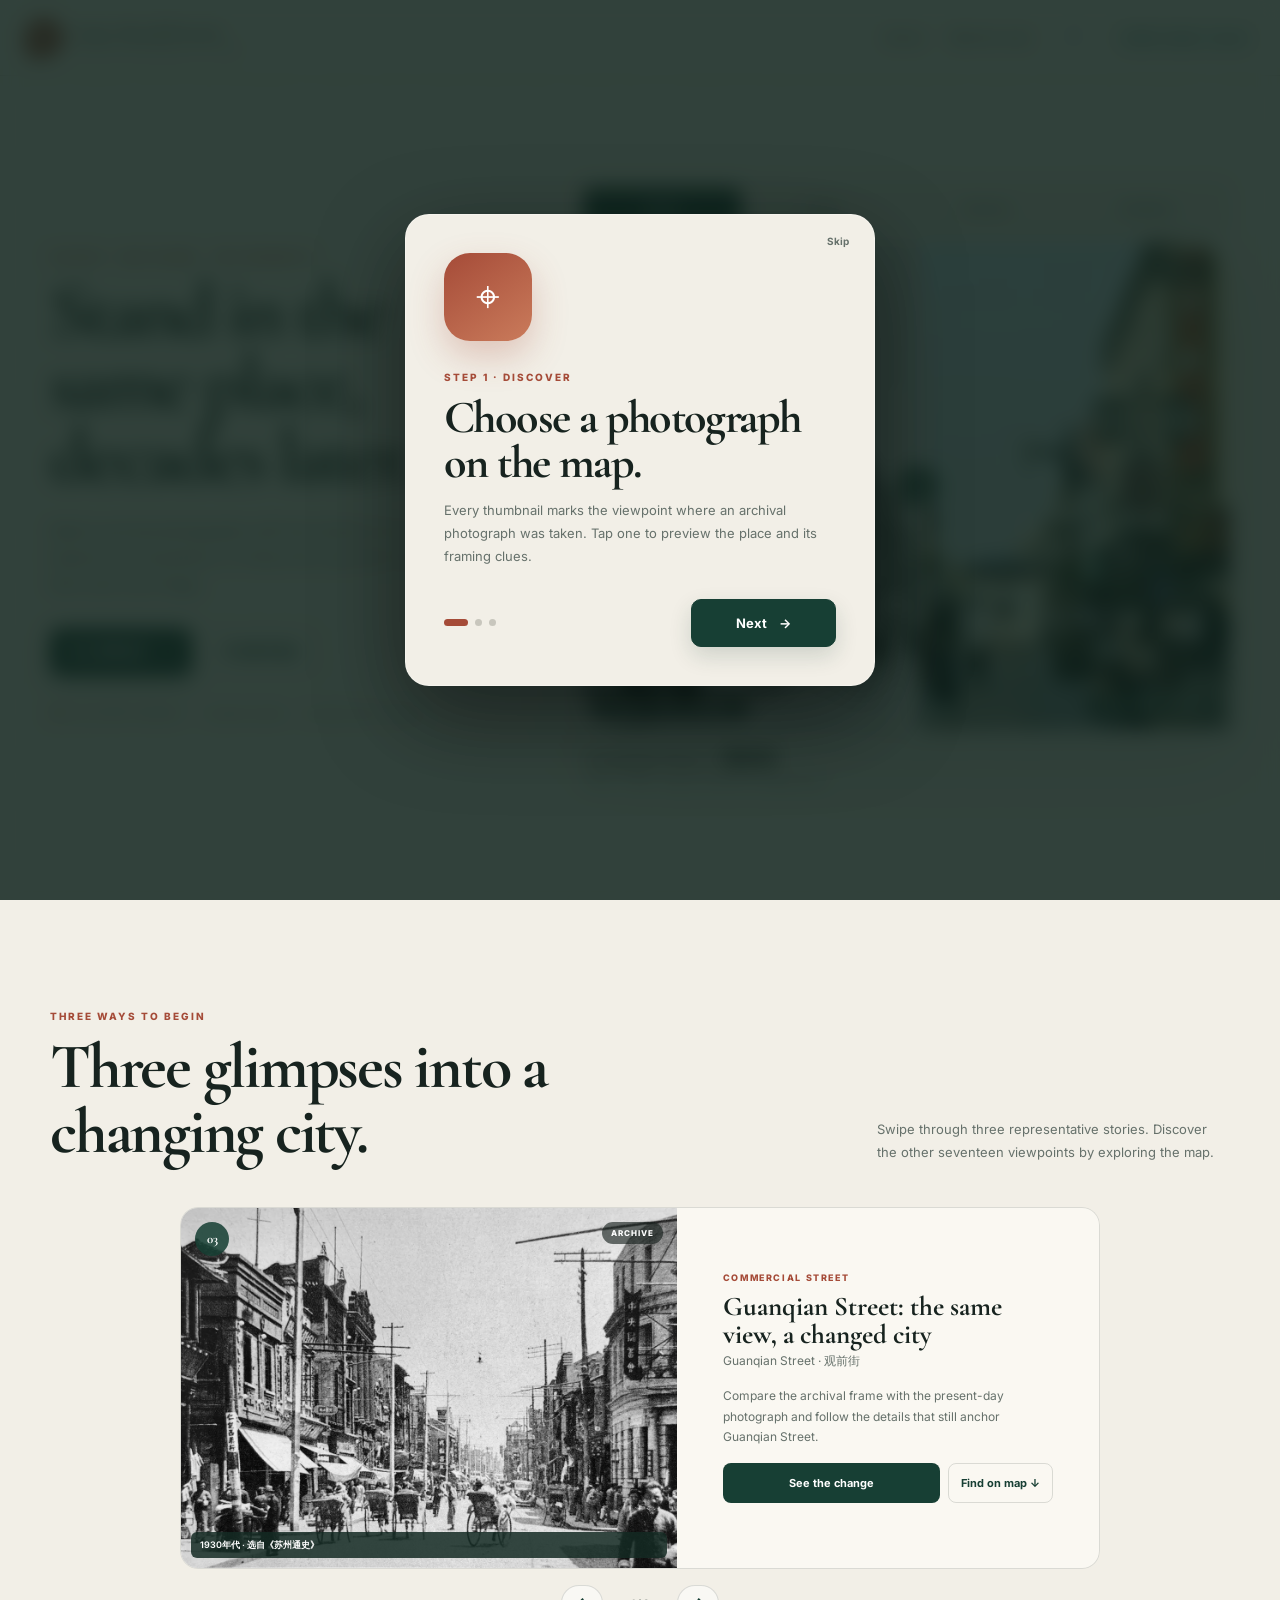
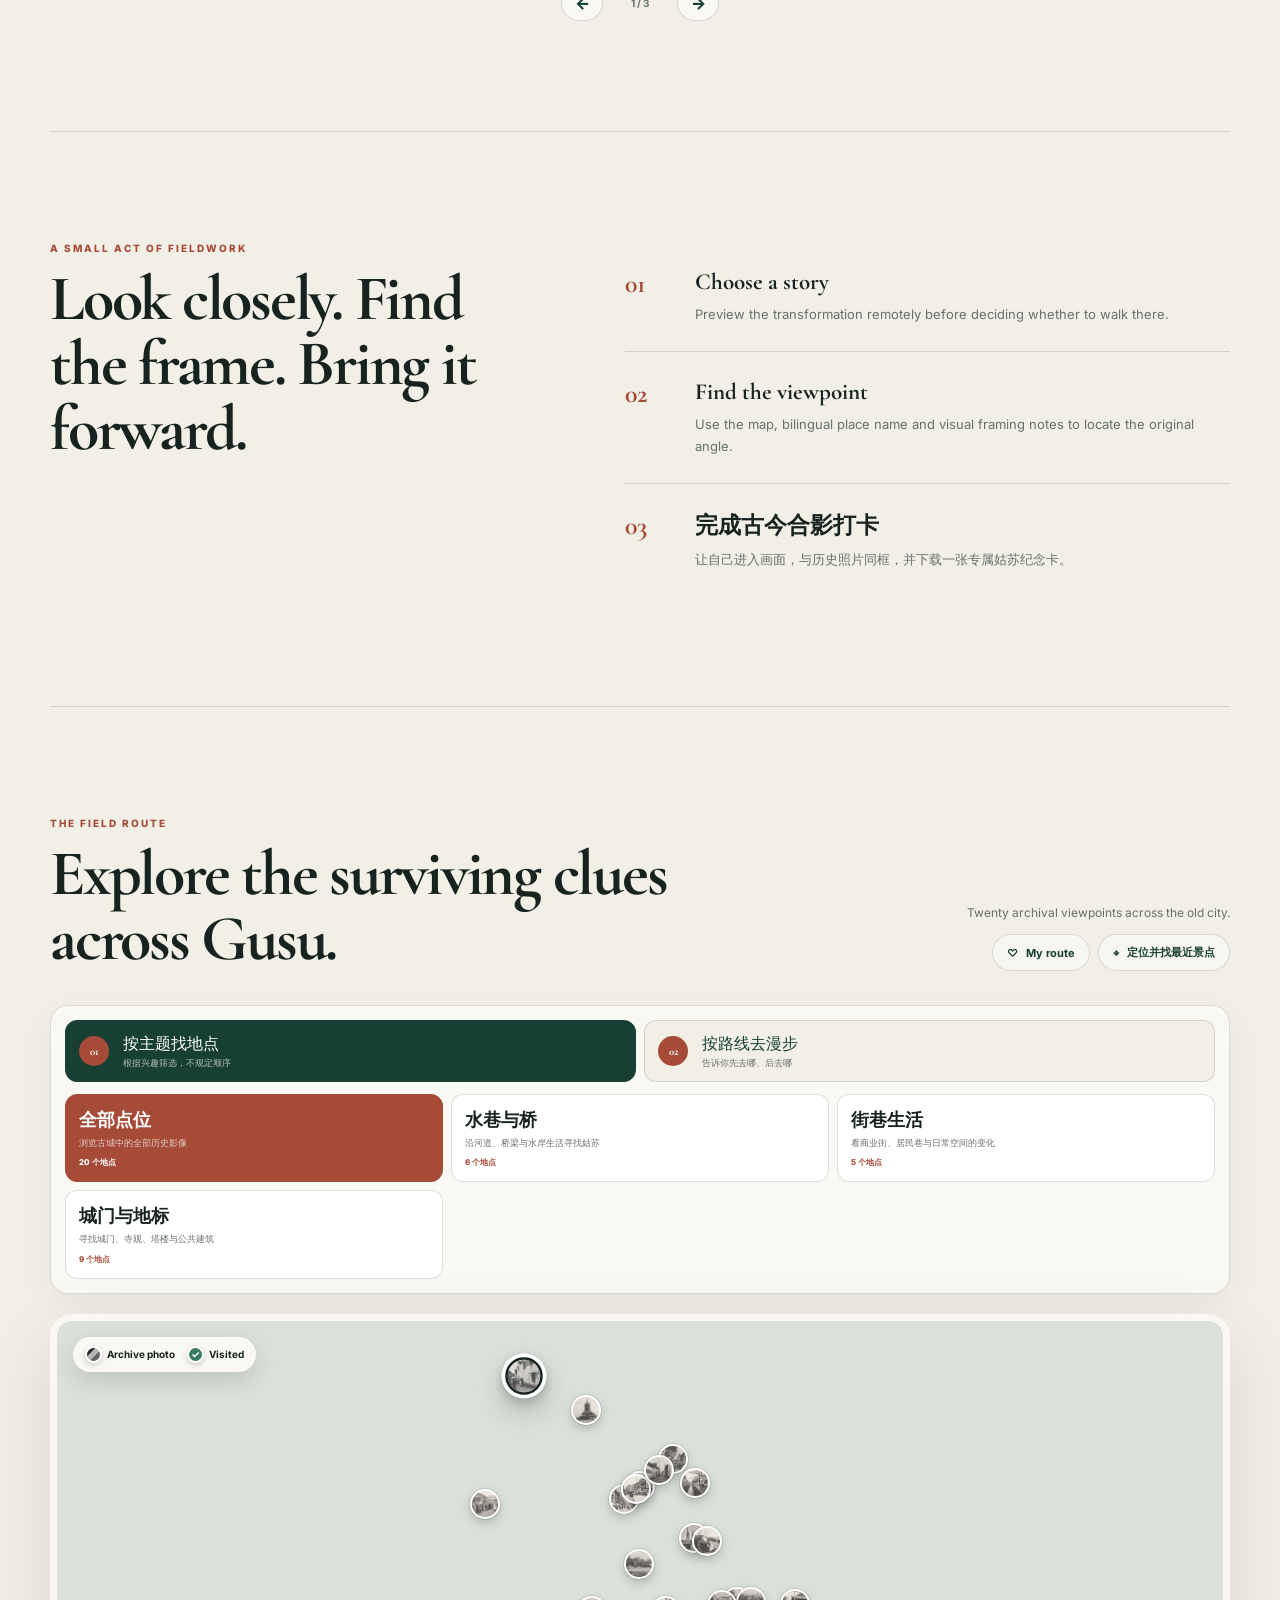
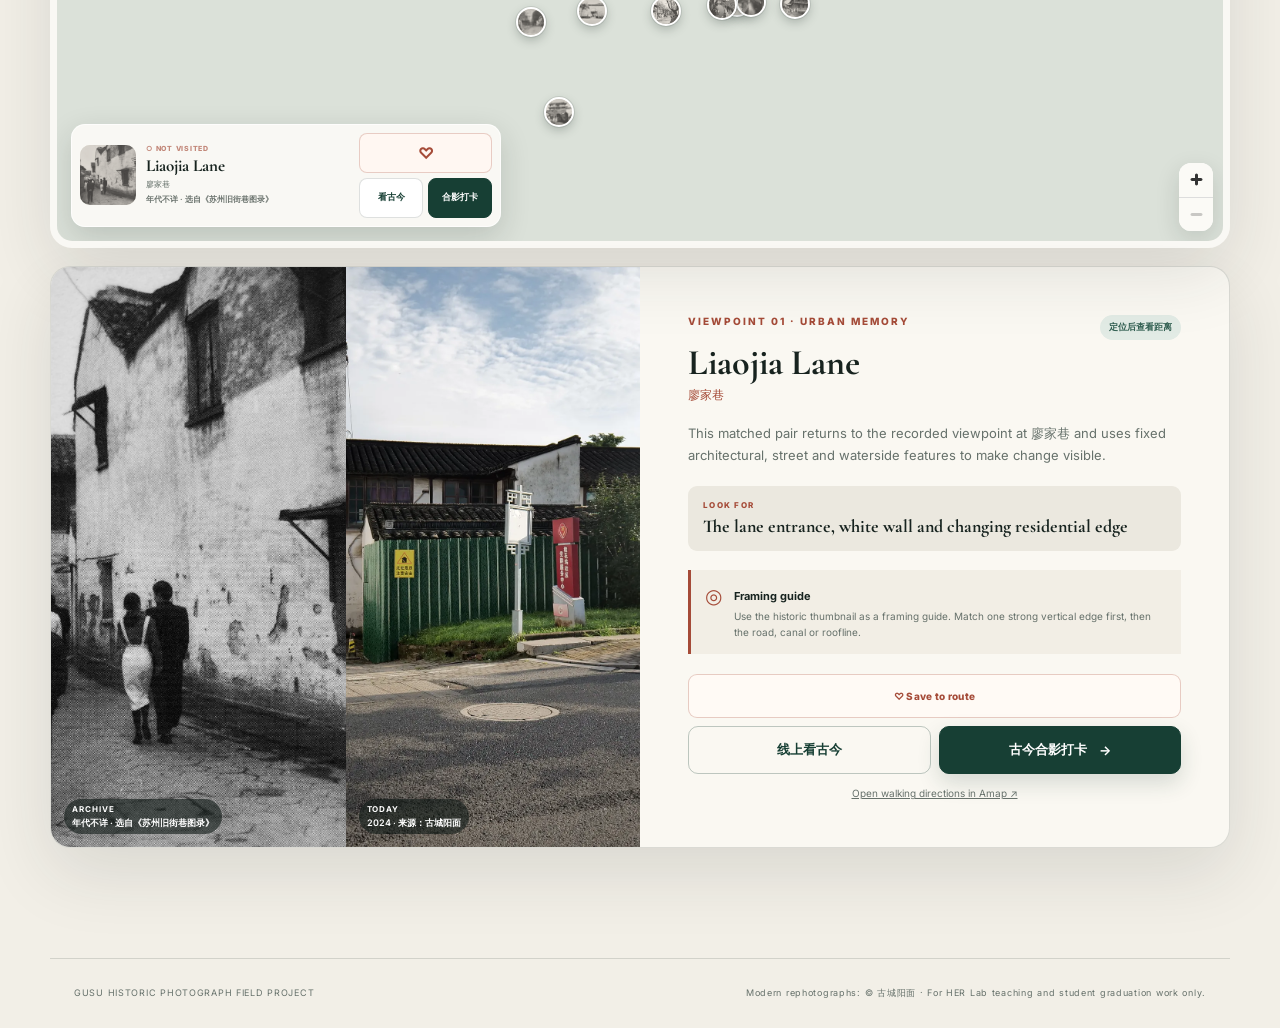
==== index.html @ 75fdcd8d "Improve mobile capture and nearest-place discovery" ====
<!DOCTYPE html>
<html lang="en">
<head>
  <meta charset="UTF-8" />
  <meta name="viewport" content="width=device-width, initial-scale=1, viewport-fit=cover" />
  <meta name="theme-color" content="#142b24" />
  <meta name="description" content="Match archival photographs with the streets of Suzhou today — remotely or as a photographic city walk." />
  <link rel="icon" href="data:image/svg+xml,%3Csvg xmlns='http://www.w3.org/2000/svg' viewBox='0 0 64 64'%3E%3Crect width='64' height='64' rx='16' fill='%23a54b38'/%3E%3Ctext x='32' y='43' text-anchor='middle' font-size='38' fill='white'%3EG%3C/text%3E%3C/svg%3E" />
  <title>Gusu, Past &amp; Present</title>
  <link rel="preconnect" href="https://tiles.openfreemap.org" />
  <link rel="stylesheet" href="vendor/maplibre-gl.css" />
  <link rel="stylesheet" href="style.css?v=18" />
</head>
<body>
  <header class="site-header">
    <a class="brand" href="#top" aria-label="Gusu, Past and Present home">
      <span class="brand-mark" aria-hidden="true">G</span>
      <span><strong>Gusu, Past &amp; Present</strong><small>ARCHIVAL PHOTOGRAPH CITY WALK</small></span>
    </a>
    <nav aria-label="Main navigation">
      <a href="#stories">Stories</a><a href="#route">Walk the route</a>
      <button id="guide-btn" class="header-tool" type="button" aria-label="Show first-time guide">?</button>
      <button id="collection-btn" class="progress-pill" type="button"><b id="visited-count">0 / 20</b> revisited · <span id="saved-count">0 saved</span></button>
    </nav>
  </header>

  <main id="top">
    <section id="home-page" class="page">
      <section class="hero-section" aria-labelledby="hero-title">
        <div class="hero-copy-wrap">
          <p class="eyebrow">SUZHOU · ONE FRAME · TWO MOMENTS</p>
          <h1 id="hero-title">Stand in the same place, decades later.</h1>
          <p class="hero-copy">Match archival photographs with the streets of Gusu today. Explore from anywhere, or follow the route and make your own then-and-now image.</p>
          <div class="hero-actions">
            <button id="try-demo-btn" class="primary-btn" type="button">线上探索姑苏 <span>→</span></button>
            <a class="secondary-btn" href="#route">开启城市漫步</a>
          </div>
          <div class="trust-row" aria-label="Experience details">
            <span><i>20</i> documented viewpoints</span><span><i>⌖</i> optional location</span><span><i>○</i> photos stay on device</span>
          </div>
        </div>

        <div class="hero-demo" id="hero-demo">
          <div class="hero-studio-toolbar">
            <div class="mode-switcher hero-mode-switcher" role="group" aria-label="Homepage comparison mode">
              <button class="is-active" data-hero-mode="reveal" type="button">Reveal</button>
              <button data-hero-mode="fade" type="button">Ghost</button>
              <button data-hero-mode="lens" type="button">Time lens</button>
              <button data-hero-mode="blink" type="button">Flashback</button>
            </div>
          </div>
          <div id="hero-stage" class="demo-stage compare-component" data-mode="reveal">
            <img class="compare-base" data-desktop-src="images/optimized/20003B-观前街-1930年代-苏州通史-2024.webp" decoding="async" alt="Guanqian Street in 2024" />
            <div id="hero-old-wrap" class="compare-old-wrap"><img data-desktop-src="images/optimized/20003A-观前街-1930年代-苏州通史.webp" decoding="async" alt="Archival view of Guanqian Street in the 1930s" /></div>
            <div id="hero-handle" class="compare-handle"><span>↔</span></div>
            <div id="hero-lens-outline" class="lens-outline" aria-hidden="true"></div>
            <span class="image-label label-past">ARCHIVE</span><span class="image-label label-now">TODAY</span>
            <span class="media-credit media-credit-old">1930年代 · 选自《苏州通史》</span><span class="media-credit media-credit-now">2024 · 来源：古城阳面</span>
            <input id="hero-slider" class="compare-input" type="range" min="0" max="100" value="52" aria-label="Drag to compare archival and present-day photographs" />
          </div>
          <div id="hero-control-row" class="studio-control-row">
            <label id="hero-opacity-control" class="comparison-range hidden" for="hero-opacity"><span>Archival visibility</span><input id="hero-opacity" type="range" min="0" max="1" step="0.01" value="0.5" /><output id="hero-opacity-value">50%</output></label>
            <button id="hero-blink-toggle" class="studio-action hidden" type="button">Pause flashback</button>
          </div>
          <div class="demo-caption"><div><strong>Guanqian Street · 观前街</strong><span id="hero-hint">1930s → 2024 · Drag to reveal the changing street.</span></div></div>
        </div>
      </section>

      <section id="stories" class="stories-section section-block" aria-labelledby="stories-title">
        <div class="section-intro">
          <div><p class="eyebrow">THREE WAYS TO BEGIN</p><h2 id="stories-title">Three glimpses into a changing city.</h2></div>
          <p>Swipe through three representative stories. Discover the other seventeen viewpoints by exploring the map.</p>
        </div>
        <div class="featured-carousel">
          <div id="story-grid" class="story-grid" aria-label="Three representative photographic stories"></div>
          <div class="carousel-controls">
            <button id="story-prev" type="button" aria-label="Previous featured story">←</button>
            <span id="story-position" aria-live="polite">1 / 3</span>
            <button id="story-next" type="button" aria-label="Next featured story">→</button>
          </div>
        </div>
      </section>

      <section class="how-section section-block" aria-labelledby="how-title">
        <div class="how-heading"><p class="eyebrow">A SMALL ACT OF FIELDWORK</p><h2 id="how-title">Look closely. Find the frame. Bring it forward.</h2></div>
        <ol class="how-steps">
          <li><span>01</span><div><strong>Choose a story</strong><p>Preview the transformation remotely before deciding whether to walk there.</p></div></li>
          <li><span>02</span><div><strong>Find the viewpoint</strong><p>Use the map, bilingual place name and visual framing notes to locate the original angle.</p></div></li>
          <li><span>03</span><div><strong>完成古今合影打卡</strong><p>让自己进入画面，与历史照片同框，并下载一张专属姑苏纪念卡。</p></div></li>
        </ol>
      </section>

      <section id="route" class="route-section section-block" aria-labelledby="route-title">
        <div class="section-intro route-intro">
          <div><p class="eyebrow">THE FIELD ROUTE</p><h2 id="route-title">Explore the surviving clues across Gusu.</h2></div>
          <div class="route-tools"><p>Twenty archival viewpoints across the old city.</p><div class="map-tool-row"><button id="open-route-btn" class="locate-btn route-plan-btn" type="button"><span>♡</span> My route</button><button id="locate-btn" class="locate-btn" type="button"><span>⌖</span> 定位并找最近景点</button></div></div>
        </div>
        <section class="discovery-browser" aria-label="主题与路线探索">
          <div class="discovery-tabs" role="tablist" aria-label="探索方式">
            <button id="themes-tab" class="is-active" type="button" role="tab" aria-selected="true" aria-controls="themes-panel"><span>01</span> 按主题找地点<small>根据兴趣筛选，不规定顺序</small></button>
            <button id="walks-tab" type="button" role="tab" aria-selected="false" aria-controls="walks-panel"><span>02</span> 按路线去漫步<small>告诉你先去哪、后去哪</small></button>
          </div>
          <div id="themes-panel" class="discovery-panel" role="tabpanel" aria-labelledby="themes-tab"><div id="theme-options" class="theme-options"></div></div>
          <div id="walks-panel" class="discovery-panel hidden" role="tabpanel" aria-labelledby="walks-tab"><div id="walk-options" class="walk-options"></div><div id="walk-detail" class="walk-detail hidden"></div></div>
        </section>
        <div class="map-shell">
          <div id="map" role="application" aria-label="Map of twenty photographic viewpoints"></div>
          <div class="map-key" aria-label="Map legend"><span><i class="key-unvisited"></i>Archive photo</span><span><i class="key-visited">✓</i>Visited</span></div>
          <div id="active-explore-label" class="active-explore-label hidden" aria-live="polite"></div>
          <button id="nearest-place-result" class="nearest-place-result hidden" type="button"><small>离你最近</small><strong id="nearest-place-name"></strong><span id="nearest-place-distance"></span></button>
          <div id="location-toast" class="map-toast hidden" role="status"></div>
          <div id="route-stops" class="route-stops" aria-label="Selected photographic viewpoint"></div>
        </div>

        <article id="place-card" class="place-card hidden" aria-live="polite">
          <div class="place-visual-pair">
            <figure><img id="old-photo" alt="Archival view of the selected site" /><figcaption><b>ARCHIVE</b><span id="old-credit"></span></figcaption></figure>
            <figure><img id="now-photo" alt="Present-day view of the selected site" /><figcaption><b>TODAY</b><span id="now-credit"></span></figcaption></figure>
          </div>
          <div class="place-content">
            <div class="place-topline"><p id="place-index" class="eyebrow"></p><span id="distance-badge" class="distance-badge">Locate yourself to see distance</span></div>
            <h2 id="place-name"></h2><p id="place-cn" class="place-cn"></p>
            <p id="place-desc" class="place-desc"></p>
            <div class="change-focus"><small>LOOK FOR</small><strong id="change-focus"></strong></div>
            <div class="shot-note"><span>◎</span><div><strong>Framing guide</strong><p id="shot-tip"></p></div></div>
            <div id="visit-proof" class="visit-proof hidden">
              <img id="visit-photo" alt="Your photograph from this visit" />
              <div><span class="completion-stamp">REVISITED</span><strong id="visit-date"></strong><small>Field photograph saved on this device</small></div>
            </div>
            <div class="place-actions">
              <button id="save-place-btn" class="save-place-btn" type="button" aria-pressed="false">♡ Save to route</button>
              <button id="remote-btn" class="secondary-btn" type="button">线上看古今</button>
              <button id="start-btn" class="primary-btn" type="button">古今合影打卡 <span>→</span></button>
            </div>
            <a id="nav-link" class="nav-link" href="#" target="_blank" rel="noreferrer">Open walking directions in Amap ↗</a>
          </div>
        </article>
      </section>
    </section>

    <section id="camera-page" class="page hidden" aria-labelledby="camera-title">
      <button id="back-home-btn" class="text-back" type="button">← 返回地点故事</button>
      <div class="camera-heading">
        <div><p id="camera-step" class="eyebrow">古今合影打卡</p><h1 id="camera-title">让你与过去同框。</h1><p id="camera-place-name"></p></div>
        <div id="proximity-status" class="proximity-status"><span></span><b>无需定位也可体验</b></div>
      </div>
      <div class="field-layout">
        <div>
          <div class="camera-container">
            <video id="camera" autoplay muted playsinline></video>
            <div id="camera-placeholder" class="camera-placeholder"><span>◎</span><strong>正在打开相机</strong><p>允许相机权限，让自己进入古今画面</p></div>
            <img id="overlay-photo" alt="Archival photograph used for alignment" />
            <div class="camera-grid" aria-hidden="true"></div>
            <div class="frame-corners" aria-hidden="true"><i></i><i></i><i></i><i></i></div>
            <div id="ghost-mode-label" class="ghost-mode-label">旧影可移动 · 拖动调整位置</div>
            <div id="segmentation-status" class="segmentation-status hidden" role="status"><span></span><b>正在柔和融合人物与历史…</b></div>
            <div class="camera-guide">把自己放进画面，再调整旧照片的位置与透明度</div><div id="camera-credit" class="camera-credit"></div>
          </div>
          <div id="camera-error" class="camera-error hidden" role="alert"><strong>无法打开相机</strong><p id="camera-error-text"></p></div>
          <div class="camera-actions">
            <label for="upload-input" class="secondary-btn">上传人物照片</label><input id="upload-input" class="visually-hidden" type="file" accept="image/*" />
            <button id="capture-btn" class="shutter-btn" type="button" aria-label="拍摄人物照片"><span></span></button>
            <button id="reference-btn" class="secondary-btn" type="button">他人帮拍 · 后置</button>
          </div>
          <div class="capture-method-note" aria-live="polite"><b id="capture-method-name">自拍模式 · 前置镜头</b><span id="capture-method-copy">自己拍摄；也可以切换为他人帮拍，或直接上传人物照片。</span></div>
          <p class="privacy-note">照片只在你的设备中处理，不会上传。</p>
        </div>
        <aside class="field-notes">
          <p class="eyebrow">合影提示</p><h2>找到古今相接的位置</h2>
          <ul id="anchor-list"></ul>
          <div class="control-panel">
            <div class="control-title"><label for="opacity-slider">历史照片透明度</label><output id="opacity-value">35%</output></div>
            <input id="opacity-slider" type="range" min="0" max="1" step="0.01" value="0.5" />
            <div class="opacity-labels"><span>现在</span><span>过去</span></div>
            <div class="control-title second-control"><label for="zoom-slider">旧影尺寸</label><output id="zoom-value">100%</output></div>
            <input id="zoom-slider" type="range" min="50" max="220" step="1" value="100" />
            <div class="control-title second-control"><label for="rotation-slider">微调旋转</label><output id="rotation-value">0°</output></div>
            <input id="rotation-slider" type="range" min="-20" max="20" step="0.5" value="0" />
            <div class="ghost-tools">
              <button id="fit-btn" type="button">完整显示</button>
              <button id="lock-btn" type="button">锁定旧影</button>
              <button id="reset-overlay-btn" type="button">重置</button>
            </div>
            <p class="gesture-note">拖动旧照片与现场对齐；双指缩放，或使用尺寸和旋转滑杆。人物不必完全遮挡，让古今两层都能被看见。</p>
          </div>
        </aside>
      </div>
    </section>

    <canvas id="canvas" class="hidden"></canvas>

    <section id="align-page" class="page hidden" aria-labelledby="align-title">
      <button id="align-back-btn" class="text-back" type="button">← 返回拍摄</button>
      <div class="align-heading">
        <div>
          <p class="eyebrow">LANDMARK ALIGNMENT</p>
          <h1 id="align-title">Match the same points.</h1>
          <p id="align-place-name"></p>
        </div>
        <div class="pair-progress"><b id="pair-count">0 / 4</b><span>pairs needed</span></div>
      </div>
      <div class="align-instruction" role="status">
        <span id="align-step-number">1</span>
        <div><strong id="align-instruction-title">Tap a landmark in the archive.</strong><p id="align-instruction-copy">Choose a fixed corner, roof junction or kerb edge that also appears in your new photograph.</p></div>
      </div>
      <div class="point-workspace">
        <figure class="point-pane">
          <figcaption><span class="point-caption-title"><b>ARCHIVE</b><small id="align-old-credit"></small></span><span>Tap first</span></figcaption>
          <div id="old-point-stage" class="point-stage"><img id="align-old" alt="Archival photograph for point matching" /><div id="old-point-layer" class="point-layer"></div></div>
        </figure>
        <figure class="point-pane">
          <figcaption><span class="point-caption-title"><b>PRESENT</b><small id="align-new-credit"></small></span><span>Then tap the same landmark</span></figcaption>
          <div id="new-point-stage" class="point-stage"><img id="align-new" alt="New photograph for point matching" /><div id="new-point-layer" class="point-layer"></div></div>
        </figure>
      </div>
      <div class="align-toolbar">
        <div class="align-tool-copy"><strong>Use 4–6 well-spread pairs</strong><span>Avoid trees, people and other things that may have moved.</span></div>
        <button id="undo-point-btn" class="secondary-btn" type="button">Undo point</button>
        <button id="clear-points-btn" class="secondary-btn" type="button">Clear all</button>
      </div>
      <section id="alignment-review" class="alignment-review is-waiting" aria-labelledby="review-title">
        <div class="review-copy">
          <div><p class="eyebrow">LIVE ALIGNMENT CHECK</p><h2 id="review-title">Add four landmark pairs to preview the warp.</h2></div>
          <div id="alignment-quality" class="quality-chip">等待选择对应点</div>
        </div>
        <div class="warp-stage">
          <img id="align-preview-new" alt="Present-day alignment base" />
          <canvas id="warp-canvas" aria-label="Warped archival photograph"></canvas>
          <span class="image-label label-past">ALIGNED ARCHIVE</span><span class="image-label label-now">PRESENT</span><span id="warp-old-credit" class="stage-credit stage-credit-old"></span><span id="warp-new-credit" class="stage-credit stage-credit-now"></span>
        </div>
        <div class="review-controls">
          <label for="align-opacity-slider">Check transparency</label>
          <input id="align-opacity-slider" type="range" min="0" max="1" step="0.01" value="0.5" disabled />
          <output id="align-opacity-value">50%</output>
        </div>
      </section>
      <div class="align-actions">
        <button id="skip-align-btn" class="text-btn" type="button">Skip precision alignment</button>
        <button id="confirm-align-btn" class="primary-btn" type="button" disabled>Use aligned comparison <span>→</span></button>
      </div>
      <p class="privacy-note">All point matching and image warping happens locally in this browser.</p>
    </section>

    <section id="preview-page" class="page hidden" aria-labelledby="preview-title">
      <button id="preview-back-btn" class="text-back" type="button">← 返回</button>
      <div class="preview-heading"><p class="eyebrow">你的古今合影</p><h1 id="preview-title">我在姑苏，遇见过去。</h1><p id="preview-place-name"></p></div>
      <div id="layer-stack-note" class="layer-stack-note hidden" aria-label="古今合影图层"><span>原图 · 人物与现场光影</span><i>＋</i><span>背景 · 历史旧影</span><i>＋</i><span>保护 · 人物保持自然</span></div>
      <section id="checkin-template-picker" class="checkin-template-picker hidden" aria-labelledby="checkin-template-title">
        <div><p class="eyebrow">选择古今构图</p><h2 id="checkin-template-title">让历史成为合影背景，而不是一层淡滤镜。</h2></div>
        <div class="checkin-template-options" role="group" aria-label="古今合影构图">
          <button class="is-active" data-checkin-template="split" type="button"><b>推荐</b><strong>古今分镜</strong><small>只切换人物身后的背景，保留真实光影</small></button>
          <button data-checkin-template="overlay" type="button"><strong>时光叠影</strong><small>历史旧影与现场街景对齐融合</small></button>
          <button data-checkin-template="frame" type="button"><strong>历史相框</strong><small>把旧照片作为清晰的历史窗口放在身后</small></button>
        </div>
      </section>
      <div id="compare-studio" class="compare-studio">
        <div class="compare-toolbar">
          <div class="mode-switcher" role="group" aria-label="Comparison mode">
            <button class="is-active" data-compare-mode="reveal" type="button">Reveal</button>
            <button data-compare-mode="fade" type="button">Ghost</button>
            <button data-compare-mode="lens" type="button">Time lens</button>
            <button data-compare-mode="blink" type="button">Flashback</button>
          </div>
          <button id="compare-fullscreen" class="studio-icon-btn" type="button" aria-label="View comparison full screen">↗ Full screen</button>
        </div>
        <div class="time-rail" aria-label="Photograph timeline"><b id="compare-old-year"></b><span><i></i><i></i></span><b id="compare-new-year"></b></div>
        <div id="compare-stage" class="result-stage compare-component" data-mode="reveal">
          <img id="preview-new" class="compare-base" alt="Present-day photograph" />
          <div id="compare-old-wrap" class="compare-old-wrap"><img id="preview-old" alt="Archival photograph" /></div>
          <div id="compare-handle" class="compare-handle"><span>↔</span></div>
          <div id="lens-outline" class="lens-outline" aria-hidden="true"></div>
          <span class="image-label label-past">ARCHIVE</span><span class="image-label label-now">PRESENT</span><span id="preview-old-credit" class="stage-credit stage-credit-old"></span><span id="preview-new-credit" class="stage-credit stage-credit-now"></span>
          <input id="compare-slider" class="compare-input" type="range" min="0" max="100" value="50" aria-label="Drag to compare past and present" />
        </div>
        <div class="studio-control-row">
          <label id="comparison-opacity-control" class="comparison-range hidden" for="comparison-opacity"><span>Archival visibility</span><input id="comparison-opacity" type="range" min="0" max="1" step="0.01" value="0.5" /><output id="comparison-opacity-value">50%</output></label>
          <button id="blink-toggle" class="studio-action hidden" type="button">Pause flashback</button>
        </div>
      </div>
      <p id="compare-hint" class="compare-hint">Drag across the image to reveal what changed — and what remained.</p>
      <div class="result-meta">
        <div><p class="eyebrow">WHAT TO NOTICE</p><h2 id="result-insight"></h2><p id="result-detail"></p></div>
        <p id="source-note" class="source-note"></p>
      </div>
      <div class="preview-actions">
        <button id="retake-btn" class="secondary-btn" type="button">换一张照片</button>
        <button id="download-btn" class="primary-btn" type="button">下载古今纪念卡 ↓</button>
        <button id="finish-btn" class="text-btn" type="button">完成打卡</button>
      </div>
    </section>
  </main>

  <div id="onboarding" class="onboarding hidden" role="dialog" aria-modal="true" aria-labelledby="onboarding-title">
    <div class="onboarding-card">
      <button id="onboarding-skip" class="onboarding-skip" type="button">Skip</button>
      <div id="onboarding-visual" class="onboarding-visual" aria-hidden="true"></div>
      <p id="onboarding-kicker" class="eyebrow"></p>
      <h2 id="onboarding-title"></h2>
      <p id="onboarding-copy"></p>
      <div class="onboarding-footer"><div id="onboarding-dots" class="onboarding-dots" aria-label="Guide progress"></div><button id="onboarding-next" class="primary-btn" type="button">Next <span>→</span></button></div>
    </div>
  </div>

  <aside id="collection-drawer" class="collection-drawer hidden" aria-labelledby="collection-title">
    <button id="collection-scrim" class="collection-scrim" type="button" aria-label="Close collection"></button>
    <div class="collection-panel">
      <div class="collection-head"><div><p class="eyebrow">YOUR GUSU WALK</p><h2 id="collection-title">Saved route &amp; revisits</h2></div><button id="collection-close" type="button" aria-label="Close collection">×</button></div>
      <div class="collection-summary"><div><strong id="collection-saved-total">0</strong><span>saved stops</span></div><div><strong id="collection-visited-total">0</strong><span>revisited</span></div></div>
      <div id="collection-list" class="collection-list"></div>
      <div class="collection-actions"><button id="show-route-btn" class="primary-btn" type="button">Show route on map <span>→</span></button><button id="clear-route-btn" class="text-btn" type="button">Clear saved route</button></div>
    </div>
  </aside>
  <footer><span>GUSU HISTORIC PHOTOGRAPH FIELD PROJECT</span><span>Modern rephotographs: © 古城阳面 · For HER Lab teaching and student graduation work only.</span></footer>
  <script src="vendor/maplibre-gl.js"></script>
  <script src="app.js?v=18"></script>
</body>
</html>
---- vendor/maplibre-gl.css ----
.maplibregl-map{font:12px/20px Helvetica Neue,Arial,Helvetica,sans-serif;overflow:hidden;position:relative;-webkit-tap-highlight-color:rgb(0,0,0,0)}.maplibregl-canvas{left:0;position:absolute;top:0}.maplibregl-map:fullscreen{height:100%;width:100%}.maplibregl-ctrl-group button.maplibregl-ctrl-compass{touch-action:none}.maplibregl-canvas-container.maplibregl-interactive,.maplibregl-ctrl-group button.maplibregl-ctrl-compass{cursor:grab;-webkit-user-select:none;-moz-user-select:none;user-select:none}.maplibregl-canvas-container.maplibregl-interactive.maplibregl-track-pointer{cursor:pointer}.maplibregl-canvas-container.maplibregl-interactive:active,.maplibregl-ctrl-group button.maplibregl-ctrl-compass:active{cursor:grabbing}.maplibregl-canvas-container.maplibregl-touch-zoom-rotate,.maplibregl-canvas-container.maplibregl-touch-zoom-rotate .maplibregl-canvas{touch-action:pan-x pan-y}.maplibregl-canvas-container.maplibregl-touch-drag-pan,.maplibregl-canvas-container.maplibregl-touch-drag-pan .maplibregl-canvas{touch-action:pinch-zoom}.maplibregl-canvas-container.maplibregl-touch-zoom-rotate.maplibregl-touch-drag-pan,.maplibregl-canvas-container.maplibregl-touch-zoom-rotate.maplibregl-touch-drag-pan .maplibregl-canvas{touch-action:none}.maplibregl-canvas-container.maplibregl-touch-drag-pan.maplibregl-cooperative-gestures,.maplibregl-canvas-container.maplibregl-touch-drag-pan.maplibregl-cooperative-gestures .maplibregl-canvas{touch-action:pan-x pan-y}.maplibregl-ctrl-bottom-left,.maplibregl-ctrl-bottom-right,.maplibregl-ctrl-top-left,.maplibregl-ctrl-top-right{pointer-events:none;position:absolute;z-index:2}.maplibregl-ctrl-top-left{left:0;top:0}.maplibregl-ctrl-top-right{right:0;top:0}.maplibregl-ctrl-bottom-left{bottom:0;left:0}.maplibregl-ctrl-bottom-right{bottom:0;right:0}.maplibregl-ctrl{clear:both;pointer-events:auto;transform:translate(0)}.maplibregl-ctrl-top-left .maplibregl-ctrl{float:left;margin:10px 0 0 10px}.maplibregl-ctrl-top-right .maplibregl-ctrl{float:right;margin:10px 10px 0 0}.maplibregl-ctrl-bottom-left .maplibregl-ctrl{float:left;margin:0 0 10px 10px}.maplibregl-ctrl-bottom-right .maplibregl-ctrl{float:right;margin:0 10px 10px 0}.maplibregl-ctrl-group{background:#fff;border-radius:4px}.maplibregl-ctrl-group:not(:empty){box-shadow:0 0 0 2px rgba(0,0,0,.1)}@media (forced-colors:active){.maplibregl-ctrl-group:not(:empty){box-shadow:0 0 0 2px ButtonText}}.maplibregl-ctrl-group button{background-color:transparent;border:0;box-sizing:border-box;cursor:pointer;display:block;height:29px;outline:none;padding:0;width:29px}.maplibregl-ctrl-group button+button{border-top:1px solid #ddd}.maplibregl-ctrl button .maplibregl-ctrl-icon{background-position:50%;background-repeat:no-repeat;display:block;height:100%;width:100%}@media (forced-colors:active){.maplibregl-ctrl-icon{background-color:transparent}.maplibregl-ctrl-group button+button{border-top:1px solid ButtonText}}.maplibregl-ctrl button::-moz-focus-inner{border:0;padding:0}.maplibregl-ctrl-attrib-button:focus,.maplibregl-ctrl-group button:focus{box-shadow:0 0 2px 2px #0096ff}.maplibregl-ctrl button:disabled{cursor:not-allowed}.maplibregl-ctrl button:disabled .maplibregl-ctrl-icon{opacity:.25}@media (hover:hover){.maplibregl-ctrl button:not(:disabled):hover{background-color:rgba(0,0,0,.05)}}.maplibregl-ctrl button:not(:disabled):active{background-color:rgba(0,0,0,.05)}.maplibregl-ctrl-group button:focus:focus-visible{box-shadow:0 0 2px 2px #0096ff}.maplibregl-ctrl-group button:focus:not(:focus-visible){box-shadow:none}.maplibregl-ctrl-group button:focus:first-child{border-radius:4px 4px 0 0}.maplibregl-ctrl-group button:focus:last-child{border-radius:0 0 4px 4px}.maplibregl-ctrl-group button:focus:only-child{border-radius:inherit}.maplibregl-ctrl button.maplibregl-ctrl-zoom-out .maplibregl-ctrl-icon{background-image:url("data:image/svg+xml;charset=utf-8,%3Csvg xmlns='http://www.w3.org/2000/svg' width='29' height='29' fill='%23333' viewBox='0 0 29 29'%3E%3Cpath d='M10 13c-.75 0-1.5.75-1.5 1.5S9.25 16 10 16h9c.75 0 1.5-.75 1.5-1.5S19.75 13 19 13z'/%3E%3C/svg%3E")}.maplibregl-ctrl button.maplibregl-ctrl-zoom-in .maplibregl-ctrl-icon{background-image:url("data:image/svg+xml;charset=utf-8,%3Csvg xmlns='http://www.w3.org/2000/svg' width='29' height='29' fill='%23333' viewBox='0 0 29 29'%3E%3Cpath d='M14.5 8.5c-.75 0-1.5.75-1.5 1.5v3h-3c-.75 0-1.5.75-1.5 1.5S9.25 16 10 16h3v3c0 .75.75 1.5 1.5 1.5S16 19.75 16 19v-3h3c.75 0 1.5-.75 1.5-1.5S19.75 13 19 13h-3v-3c0-.75-.75-1.5-1.5-1.5'/%3E%3C/svg%3E")}@media (forced-colors:active){.maplibregl-ctrl button.maplibregl-ctrl-zoom-out .maplibregl-ctrl-icon{background-image:url("data:image/svg+xml;charset=utf-8,%3Csvg xmlns='http://www.w3.org/2000/svg' width='29' height='29' fill='%23fff' viewBox='0 0 29 29'%3E%3Cpath d='M10 13c-.75 0-1.5.75-1.5 1.5S9.25 16 10 16h9c.75 0 1.5-.75 1.5-1.5S19.75 13 19 13z'/%3E%3C/svg%3E")}.maplibregl-ctrl button.maplibregl-ctrl-zoom-in .maplibregl-ctrl-icon{background-image:url("data:image/svg+xml;charset=utf-8,%3Csvg xmlns='http://www.w3.org/2000/svg' width='29' height='29' fill='%23fff' viewBox='0 0 29 29'%3E%3Cpath d='M14.5 8.5c-.75 0-1.5.75-1.5 1.5v3h-3c-.75 0-1.5.75-1.5 1.5S9.25 16 10 16h3v3c0 .75.75 1.5 1.5 1.5S16 19.75 16 19v-3h3c.75 0 1.5-.75 1.5-1.5S19.75 13 19 13h-3v-3c0-.75-.75-1.5-1.5-1.5'/%3E%3C/svg%3E")}}@media (forced-colors:active) and (prefers-color-scheme:light){.maplibregl-ctrl button.maplibregl-ctrl-zoom-out .maplibregl-ctrl-icon{background-image:url("data:image/svg+xml;charset=utf-8,%3Csvg xmlns='http://www.w3.org/2000/svg' width='29' height='29' viewBox='0 0 29 29'%3E%3Cpath d='M10 13c-.75 0-1.5.75-1.5 1.5S9.25 16 10 16h9c.75 0 1.5-.75 1.5-1.5S19.75 13 19 13z'/%3E%3C/svg%3E")}.maplibregl-ctrl button.maplibregl-ctrl-zoom-in .maplibregl-ctrl-icon{background-image:url("data:image/svg+xml;charset=utf-8,%3Csvg xmlns='http://www.w3.org/2000/svg' width='29' height='29' viewBox='0 0 29 29'%3E%3Cpath d='M14.5 8.5c-.75 0-1.5.75-1.5 1.5v3h-3c-.75 0-1.5.75-1.5 1.5S9.25 16 10 16h3v3c0 .75.75 1.5 1.5 1.5S16 19.75 16 19v-3h3c.75 0 1.5-.75 1.5-1.5S19.75 13 19 13h-3v-3c0-.75-.75-1.5-1.5-1.5'/%3E%3C/svg%3E")}}.maplibregl-ctrl button.maplibregl-ctrl-fullscreen .maplibregl-ctrl-icon{background-image:url("data:image/svg+xml;charset=utf-8,%3Csvg xmlns='http://www.w3.org/2000/svg' width='29' height='29' fill='%23333' viewBox='0 0 29 29'%3E%3Cpath d='M24 16v5.5c0 1.75-.75 2.5-2.5 2.5H16v-1l3-1.5-4-5.5 1-1 5.5 4 1.5-3zM6 16l1.5 3 5.5-4 1 1-4 5.5 3 1.5v1H7.5C5.75 24 5 23.25 5 21.5V16zm7-11v1l-3 1.5 4 5.5-1 1-5.5-4L6 13H5V7.5C5 5.75 5.75 5 7.5 5zm11 2.5c0-1.75-.75-2.5-2.5-2.5H16v1l3 1.5-4 5.5 1 1 5.5-4 1.5 3h1z'/%3E%3C/svg%3E")}.maplibregl-ctrl button.maplibregl-ctrl-shrink .maplibregl-ctrl-icon{background-image:url("data:image/svg+xml;charset=utf-8,%3Csvg xmlns='http://www.w3.org/2000/svg' width='29' height='29' viewBox='0 0 29 29'%3E%3Cpath d='M18.5 16c-1.75 0-2.5.75-2.5 2.5V24h1l1.5-3 5.5 4 1-1-4-5.5 3-1.5v-1zM13 18.5c0-1.75-.75-2.5-2.5-2.5H5v1l3 1.5L4 24l1 1 5.5-4 1.5 3h1zm3-8c0 1.75.75 2.5 2.5 2.5H24v-1l-3-1.5L25 5l-1-1-5.5 4L17 5h-1zM10.5 13c1.75 0 2.5-.75 2.5-2.5V5h-1l-1.5 3L5 4 4 5l4 5.5L5 12v1z'/%3E%3C/svg%3E")}@media (forced-colors:active){.maplibregl-ctrl button.maplibregl-ctrl-fullscreen .maplibregl-ctrl-icon{background-image:url("data:image/svg+xml;charset=utf-8,%3Csvg xmlns='http://www.w3.org/2000/svg' width='29' height='29' fill='%23fff' viewBox='0 0 29 29'%3E%3Cpath d='M24 16v5.5c0 1.75-.75 2.5-2.5 2.5H16v-1l3-1.5-4-5.5 1-1 5.5 4 1.5-3zM6 16l1.5 3 5.5-4 1 1-4 5.5 3 1.5v1H7.5C5.75 24 5 23.25 5 21.5V16zm7-11v1l-3 1.5 4 5.5-1 1-5.5-4L6 13H5V7.5C5 5.75 5.75 5 7.5 5zm11 2.5c0-1.75-.75-2.5-2.5-2.5H16v1l3 1.5-4 5.5 1 1 5.5-4 1.5 3h1z'/%3E%3C/svg%3E")}.maplibregl-ctrl button.maplibregl-ctrl-shrink .maplibregl-ctrl-icon{background-image:url("data:image/svg+xml;charset=utf-8,%3Csvg xmlns='http://www.w3.org/2000/svg' width='29' height='29' fill='%23fff' viewBox='0 0 29 29'%3E%3Cpath d='M18.5 16c-1.75 0-2.5.75-2.5 2.5V24h1l1.5-3 5.5 4 1-1-4-5.5 3-1.5v-1zM13 18.5c0-1.75-.75-2.5-2.5-2.5H5v1l3 1.5L4 24l1 1 5.5-4 1.5 3h1zm3-8c0 1.75.75 2.5 2.5 2.5H24v-1l-3-1.5L25 5l-1-1-5.5 4L17 5h-1zM10.5 13c1.75 0 2.5-.75 2.5-2.5V5h-1l-1.5 3L5 4 4 5l4 5.5L5 12v1z'/%3E%3C/svg%3E")}}@media (forced-colors:active) and (prefers-color-scheme:light){.maplibregl-ctrl button.maplibregl-ctrl-fullscreen .maplibregl-ctrl-icon{background-image:url("data:image/svg+xml;charset=utf-8,%3Csvg xmlns='http://www.w3.org/2000/svg' width='29' height='29' viewBox='0 0 29 29'%3E%3Cpath d='M24 16v5.5c0 1.75-.75 2.5-2.5 2.5H16v-1l3-1.5-4-5.5 1-1 5.5 4 1.5-3zM6 16l1.5 3 5.5-4 1 1-4 5.5 3 1.5v1H7.5C5.75 24 5 23.25 5 21.5V16zm7-11v1l-3 1.5 4 5.5-1 1-5.5-4L6 13H5V7.5C5 5.75 5.75 5 7.5 5zm11 2.5c0-1.75-.75-2.5-2.5-2.5H16v1l3 1.5-4 5.5 1 1 5.5-4 1.5 3h1z'/%3E%3C/svg%3E")}.maplibregl-ctrl button.maplibregl-ctrl-shrink .maplibregl-ctrl-icon{background-image:url("data:image/svg+xml;charset=utf-8,%3Csvg xmlns='http://www.w3.org/2000/svg' width='29' height='29' viewBox='0 0 29 29'%3E%3Cpath d='M18.5 16c-1.75 0-2.5.75-2.5 2.5V24h1l1.5-3 5.5 4 1-1-4-5.5 3-1.5v-1zM13 18.5c0-1.75-.75-2.5-2.5-2.5H5v1l3 1.5L4 24l1 1 5.5-4 1.5 3h1zm3-8c0 1.75.75 2.5 2.5 2.5H24v-1l-3-1.5L25 5l-1-1-5.5 4L17 5h-1zM10.5 13c1.75 0 2.5-.75 2.5-2.5V5h-1l-1.5 3L5 4 4 5l4 5.5L5 12v1z'/%3E%3C/svg%3E")}}.maplibregl-ctrl button.maplibregl-ctrl-compass .maplibregl-ctrl-icon{background-image:url("data:image/svg+xml;charset=utf-8,%3Csvg xmlns='http://www.w3.org/2000/svg' width='29' height='29' fill='%23333' viewBox='0 0 29 29'%3E%3Cpath d='m10.5 14 4-8 4 8z'/%3E%3Cpath fill='%23ccc' d='m10.5 16 4 8 4-8z'/%3E%3C/svg%3E")}@media (forced-colors:active){.maplibregl-ctrl button.maplibregl-ctrl-compass .maplibregl-ctrl-icon{background-image:url("data:image/svg+xml;charset=utf-8,%3Csvg xmlns='http://www.w3.org/2000/svg' width='29' height='29' fill='%23fff' viewBox='0 0 29 29'%3E%3Cpath d='m10.5 14 4-8 4 8z'/%3E%3Cpath fill='%23ccc' d='m10.5 16 4 8 4-8z'/%3E%3C/svg%3E")}}@media (forced-colors:active) and (prefers-color-scheme:light){.maplibregl-ctrl button.maplibregl-ctrl-compass .maplibregl-ctrl-icon{background-image:url("data:image/svg+xml;charset=utf-8,%3Csvg xmlns='http://www.w3.org/2000/svg' width='29' height='29' viewBox='0 0 29 29'%3E%3Cpath d='m10.5 14 4-8 4 8z'/%3E%3Cpath fill='%23ccc' d='m10.5 16 4 8 4-8z'/%3E%3C/svg%3E")}}.maplibregl-ctrl button.maplibregl-ctrl-globe .maplibregl-ctrl-icon{background-image:url("data:image/svg+xml;charset=utf-8,%3Csvg xmlns='http://www.w3.org/2000/svg' width='22' height='22' fill='none' stroke='%23333' viewBox='0 0 22 22'%3E%3Ccircle cx='11' cy='11' r='8.5'/%3E%3Cpath d='M17.5 11c0 4.819-3.02 8.5-6.5 8.5S4.5 15.819 4.5 11 7.52 2.5 11 2.5s6.5 3.681 6.5 8.5Z'/%3E%3Cpath d='M13.5 11c0 2.447-.331 4.64-.853 6.206-.262.785-.562 1.384-.872 1.777-.314.399-.58.517-.775.517s-.461-.118-.775-.517c-.31-.393-.61-.992-.872-1.777C8.831 15.64 8.5 13.446 8.5 11s.331-4.64.853-6.206c.262-.785.562-1.384.872-1.777.314-.399.58-.517.775-.517s.461.118.775.517c.31.393.61.992.872 1.777.522 1.565.853 3.76.853 6.206Z'/%3E%3Cpath d='M11 7.5c-1.909 0-3.622-.166-4.845-.428-.616-.132-1.08-.283-1.379-.434a1.3 1.3 0 0 1-.224-.138q.07-.058.224-.138c.299-.151.763-.302 1.379-.434C7.378 5.666 9.091 5.5 11 5.5s3.622.166 4.845.428c.616.132 1.08.283 1.379.434.105.053.177.1.224.138q-.07.058-.224.138c-.299.151-.763.302-1.379.434-1.223.262-2.936.428-4.845.428ZM4.486 6.436ZM11 16.5c-1.909 0-3.622-.166-4.845-.428-.616-.132-1.08-.283-1.379-.434a1.3 1.3 0 0 1-.224-.138 1.3 1.3 0 0 1 .224-.138c.299-.151.763-.302 1.379-.434C7.378 14.666 9.091 14.5 11 14.5s3.622.166 4.845.428c.616.132 1.08.283 1.379.434.105.053.177.1.224.138a1.3 1.3 0 0 1-.224.138c-.299.151-.763.302-1.379.434-1.223.262-2.936.428-4.845.428Zm-6.514-1.064ZM11 12.5c-2.46 0-4.672-.222-6.255-.574-.796-.177-1.406-.38-1.805-.59a1.5 1.5 0 0 1-.39-.272.3.3 0 0 1-.047-.064.3.3 0 0 1 .048-.064c.066-.073.189-.167.389-.272.399-.21 1.009-.413 1.805-.59C6.328 9.722 8.54 9.5 11 9.5s4.672.222 6.256.574c.795.177 1.405.38 1.804.59.2.105.323.2.39.272a.3.3 0 0 1 .047.064.3.3 0 0 1-.048.064 1.4 1.4 0 0 1-.389.272c-.399.21-1.009.413-1.804.59-1.584.352-3.796.574-6.256.574Zm-8.501-1.51v.002zm0 .018v.002zm17.002.002v-.002zm0-.018v-.002z'/%3E%3C/svg%3E")}.maplibregl-ctrl button.maplibregl-ctrl-globe-enabled .maplibregl-ctrl-icon{background-image:url("data:image/svg+xml;charset=utf-8,%3Csvg xmlns='http://www.w3.org/2000/svg' width='22' height='22' fill='none' stroke='%2333b5e5' viewBox='0 0 22 22'%3E%3Ccircle cx='11' cy='11' r='8.5'/%3E%3Cpath d='M17.5 11c0 4.819-3.02 8.5-6.5 8.5S4.5 15.819 4.5 11 7.52 2.5 11 2.5s6.5 3.681 6.5 8.5Z'/%3E%3Cpath d='M13.5 11c0 2.447-.331 4.64-.853 6.206-.262.785-.562 1.384-.872 1.777-.314.399-.58.517-.775.517s-.461-.118-.775-.517c-.31-.393-.61-.992-.872-1.777C8.831 15.64 8.5 13.446 8.5 11s.331-4.64.853-6.206c.262-.785.562-1.384.872-1.777.314-.399.58-.517.775-.517s.461.118.775.517c.31.393.61.992.872 1.777.522 1.565.853 3.76.853 6.206Z'/%3E%3Cpath d='M11 7.5c-1.909 0-3.622-.166-4.845-.428-.616-.132-1.08-.283-1.379-.434a1.3 1.3 0 0 1-.224-.138q.07-.058.224-.138c.299-.151.763-.302 1.379-.434C7.378 5.666 9.091 5.5 11 5.5s3.622.166 4.845.428c.616.132 1.08.283 1.379.434.105.053.177.1.224.138q-.07.058-.224.138c-.299.151-.763.302-1.379.434-1.223.262-2.936.428-4.845.428ZM4.486 6.436ZM11 16.5c-1.909 0-3.622-.166-4.845-.428-.616-.132-1.08-.283-1.379-.434a1.3 1.3 0 0 1-.224-.138 1.3 1.3 0 0 1 .224-.138c.299-.151.763-.302 1.379-.434C7.378 14.666 9.091 14.5 11 14.5s3.622.166 4.845.428c.616.132 1.08.283 1.379.434.105.053.177.1.224.138a1.3 1.3 0 0 1-.224.138c-.299.151-.763.302-1.379.434-1.223.262-2.936.428-4.845.428Zm-6.514-1.064ZM11 12.5c-2.46 0-4.672-.222-6.255-.574-.796-.177-1.406-.38-1.805-.59a1.5 1.5 0 0 1-.39-.272.3.3 0 0 1-.047-.064.3.3 0 0 1 .048-.064c.066-.073.189-.167.389-.272.399-.21 1.009-.413 1.805-.59C6.328 9.722 8.54 9.5 11 9.5s4.672.222 6.256.574c.795.177 1.405.38 1.804.59.2.105.323.2.39.272a.3.3 0 0 1 .047.064.3.3 0 0 1-.048.064 1.4 1.4 0 0 1-.389.272c-.399.21-1.009.413-1.804.59-1.584.352-3.796.574-6.256.574Zm-8.501-1.51v.002zm0 .018v.002zm17.002.002v-.002zm0-.018v-.002z'/%3E%3C/svg%3E")}.maplibregl-ctrl button.maplibregl-ctrl-terrain .maplibregl-ctrl-icon{background-image:url("data:image/svg+xml;charset=utf-8,%3Csvg xmlns='http://www.w3.org/2000/svg' width='22' height='22' fill='%23333' viewBox='0 0 22 22'%3E%3Cpath d='m1.754 13.406 4.453-4.851 3.09 3.09 3.281 3.277.969-.969-3.309-3.312 3.844-4.121 6.148 6.886h1.082v-.855l-7.207-8.07-4.84 5.187L6.169 6.57l-5.48 5.965v.871ZM.688 16.844h20.625v1.375H.688Zm0 0'/%3E%3C/svg%3E")}.maplibregl-ctrl button.maplibregl-ctrl-terrain-enabled .maplibregl-ctrl-icon{background-image:url("data:image/svg+xml;charset=utf-8,%3Csvg xmlns='http://www.w3.org/2000/svg' width='22' height='22' fill='%2333b5e5' viewBox='0 0 22 22'%3E%3Cpath d='m1.754 13.406 4.453-4.851 3.09 3.09 3.281 3.277.969-.969-3.309-3.312 3.844-4.121 6.148 6.886h1.082v-.855l-7.207-8.07-4.84 5.187L6.169 6.57l-5.48 5.965v.871ZM.688 16.844h20.625v1.375H.688Zm0 0'/%3E%3C/svg%3E")}.maplibregl-ctrl button.maplibregl-ctrl-geolocate .maplibregl-ctrl-icon{background-image:url("data:image/svg+xml;charset=utf-8,%3Csvg xmlns='http://www.w3.org/2000/svg' width='29' height='29' fill='%23333' viewBox='0 0 20 20'%3E%3Cpath d='M10 4C9 4 9 5 9 5v.1A5 5 0 0 0 5.1 9H5s-1 0-1 1 1 1 1 1h.1A5 5 0 0 0 9 14.9v.1s0 1 1 1 1-1 1-1v-.1a5 5 0 0 0 3.9-3.9h.1s1 0 1-1-1-1-1-1h-.1A5 5 0 0 0 11 5.1V5s0-1-1-1m0 2.5a3.5 3.5 0 1 1 0 7 3.5 3.5 0 1 1 0-7'/%3E%3Ccircle cx='10' cy='10' r='2'/%3E%3C/svg%3E")}.maplibregl-ctrl button.maplibregl-ctrl-geolocate:disabled .maplibregl-ctrl-icon{background-image:url("data:image/svg+xml;charset=utf-8,%3Csvg xmlns='http://www.w3.org/2000/svg' width='29' height='29' fill='%23aaa' viewBox='0 0 20 20'%3E%3Cpath d='M10 4C9 4 9 5 9 5v.1A5 5 0 0 0 5.1 9H5s-1 0-1 1 1 1 1 1h.1A5 5 0 0 0 9 14.9v.1s0 1 1 1 1-1 1-1v-.1a5 5 0 0 0 3.9-3.9h.1s1 0 1-1-1-1-1-1h-.1A5 5 0 0 0 11 5.1V5s0-1-1-1m0 2.5a3.5 3.5 0 1 1 0 7 3.5 3.5 0 1 1 0-7'/%3E%3Ccircle cx='10' cy='10' r='2'/%3E%3Cpath fill='red' d='m14 5 1 1-9 9-1-1z'/%3E%3C/svg%3E")}.maplibregl-ctrl button.maplibregl-ctrl-geolocate.maplibregl-ctrl-geolocate-active .maplibregl-ctrl-icon{background-image:url("data:image/svg+xml;charset=utf-8,%3Csvg xmlns='http://www.w3.org/2000/svg' width='29' height='29' fill='%2333b5e5' viewBox='0 0 20 20'%3E%3Cpath d='M10 4C9 4 9 5 9 5v.1A5 5 0 0 0 5.1 9H5s-1 0-1 1 1 1 1 1h.1A5 5 0 0 0 9 14.9v.1s0 1 1 1 1-1 1-1v-.1a5 5 0 0 0 3.9-3.9h.1s1 0 1-1-1-1-1-1h-.1A5 5 0 0 0 11 5.1V5s0-1-1-1m0 2.5a3.5 3.5 0 1 1 0 7 3.5 3.5 0 1 1 0-7'/%3E%3Ccircle cx='10' cy='10' r='2'/%3E%3C/svg%3E")}.maplibregl-ctrl button.maplibregl-ctrl-geolocate.maplibregl-ctrl-geolocate-active-error .maplibregl-ctrl-icon{background-image:url("data:image/svg+xml;charset=utf-8,%3Csvg xmlns='http://www.w3.org/2000/svg' width='29' height='29' fill='%23e58978' viewBox='0 0 20 20'%3E%3Cpath d='M10 4C9 4 9 5 9 5v.1A5 5 0 0 0 5.1 9H5s-1 0-1 1 1 1 1 1h.1A5 5 0 0 0 9 14.9v.1s0 1 1 1 1-1 1-1v-.1a5 5 0 0 0 3.9-3.9h.1s1 0 1-1-1-1-1-1h-.1A5 5 0 0 0 11 5.1V5s0-1-1-1m0 2.5a3.5 3.5 0 1 1 0 7 3.5 3.5 0 1 1 0-7'/%3E%3Ccircle cx='10' cy='10' r='2'/%3E%3C/svg%3E")}.maplibregl-ctrl button.maplibregl-ctrl-geolocate.maplibregl-ctrl-geolocate-background .maplibregl-ctrl-icon{background-image:url("data:image/svg+xml;charset=utf-8,%3Csvg xmlns='http://www.w3.org/2000/svg' width='29' height='29' fill='%2333b5e5' viewBox='0 0 20 20'%3E%3Cpath d='M10 4C9 4 9 5 9 5v.1A5 5 0 0 0 5.1 9H5s-1 0-1 1 1 1 1 1h.1A5 5 0 0 0 9 14.9v.1s0 1 1 1 1-1 1-1v-.1a5 5 0 0 0 3.9-3.9h.1s1 0 1-1-1-1-1-1h-.1A5 5 0 0 0 11 5.1V5s0-1-1-1m0 2.5a3.5 3.5 0 1 1 0 7 3.5 3.5 0 1 1 0-7'/%3E%3C/svg%3E")}.maplibregl-ctrl button.maplibregl-ctrl-geolocate.maplibregl-ctrl-geolocate-background-error .maplibregl-ctrl-icon{background-image:url("data:image/svg+xml;charset=utf-8,%3Csvg xmlns='http://www.w3.org/2000/svg' width='29' height='29' fill='%23e54e33' viewBox='0 0 20 20'%3E%3Cpath d='M10 4C9 4 9 5 9 5v.1A5 5 0 0 0 5.1 9H5s-1 0-1 1 1 1 1 1h.1A5 5 0 0 0 9 14.9v.1s0 1 1 1 1-1 1-1v-.1a5 5 0 0 0 3.9-3.9h.1s1 0 1-1-1-1-1-1h-.1A5 5 0 0 0 11 5.1V5s0-1-1-1m0 2.5a3.5 3.5 0 1 1 0 7 3.5 3.5 0 1 1 0-7'/%3E%3C/svg%3E")}.maplibregl-ctrl button.maplibregl-ctrl-geolocate.maplibregl-ctrl-geolocate-waiting .maplibregl-ctrl-icon{animation:maplibregl-spin 2s linear infinite}@media (forced-colors:active){.maplibregl-ctrl button.maplibregl-ctrl-geolocate .maplibregl-ctrl-icon{background-image:url("data:image/svg+xml;charset=utf-8,%3Csvg xmlns='http://www.w3.org/2000/svg' width='29' height='29' fill='%23fff' viewBox='0 0 20 20'%3E%3Cpath d='M10 4C9 4 9 5 9 5v.1A5 5 0 0 0 5.1 9H5s-1 0-1 1 1 1 1 1h.1A5 5 0 0 0 9 14.9v.1s0 1 1 1 1-1 1-1v-.1a5 5 0 0 0 3.9-3.9h.1s1 0 1-1-1-1-1-1h-.1A5 5 0 0 0 11 5.1V5s0-1-1-1m0 2.5a3.5 3.5 0 1 1 0 7 3.5 3.5 0 1 1 0-7'/%3E%3Ccircle cx='10' cy='10' r='2'/%3E%3C/svg%3E")}.maplibregl-ctrl button.maplibregl-ctrl-geolocate:disabled .maplibregl-ctrl-icon{background-image:url("data:image/svg+xml;charset=utf-8,%3Csvg xmlns='http://www.w3.org/2000/svg' width='29' height='29' fill='%23999' viewBox='0 0 20 20'%3E%3Cpath d='M10 4C9 4 9 5 9 5v.1A5 5 0 0 0 5.1 9H5s-1 0-1 1 1 1 1 1h.1A5 5 0 0 0 9 14.9v.1s0 1 1 1 1-1 1-1v-.1a5 5 0 0 0 3.9-3.9h.1s1 0 1-1-1-1-1-1h-.1A5 5 0 0 0 11 5.1V5s0-1-1-1m0 2.5a3.5 3.5 0 1 1 0 7 3.5 3.5 0 1 1 0-7'/%3E%3Ccircle cx='10' cy='10' r='2'/%3E%3Cpath fill='red' d='m14 5 1 1-9 9-1-1z'/%3E%3C/svg%3E")}.maplibregl-ctrl button.maplibregl-ctrl-geolocate.maplibregl-ctrl-geolocate-active .maplibregl-ctrl-icon{background-image:url("data:image/svg+xml;charset=utf-8,%3Csvg xmlns='http://www.w3.org/2000/svg' width='29' height='29' fill='%2333b5e5' viewBox='0 0 20 20'%3E%3Cpath d='M10 4C9 4 9 5 9 5v.1A5 5 0 0 0 5.1 9H5s-1 0-1 1 1 1 1 1h.1A5 5 0 0 0 9 14.9v.1s0 1 1 1 1-1 1-1v-.1a5 5 0 0 0 3.9-3.9h.1s1 0 1-1-1-1-1-1h-.1A5 5 0 0 0 11 5.1V5s0-1-1-1m0 2.5a3.5 3.5 0 1 1 0 7 3.5 3.5 0 1 1 0-7'/%3E%3Ccircle cx='10' cy='10' r='2'/%3E%3C/svg%3E")}.maplibregl-ctrl button.maplibregl-ctrl-geolocate.maplibregl-ctrl-geolocate-active-error .maplibregl-ctrl-icon{background-image:url("data:image/svg+xml;charset=utf-8,%3Csvg xmlns='http://www.w3.org/2000/svg' width='29' height='29' fill='%23e58978' viewBox='0 0 20 20'%3E%3Cpath d='M10 4C9 4 9 5 9 5v.1A5 5 0 0 0 5.1 9H5s-1 0-1 1 1 1 1 1h.1A5 5 0 0 0 9 14.9v.1s0 1 1 1 1-1 1-1v-.1a5 5 0 0 0 3.9-3.9h.1s1 0 1-1-1-1-1-1h-.1A5 5 0 0 0 11 5.1V5s0-1-1-1m0 2.5a3.5 3.5 0 1 1 0 7 3.5 3.5 0 1 1 0-7'/%3E%3Ccircle cx='10' cy='10' r='2'/%3E%3C/svg%3E")}.maplibregl-ctrl button.maplibregl-ctrl-geolocate.maplibregl-ctrl-geolocate-background .maplibregl-ctrl-icon{background-image:url("data:image/svg+xml;charset=utf-8,%3Csvg xmlns='http://www.w3.org/2000/svg' width='29' height='29' fill='%2333b5e5' viewBox='0 0 20 20'%3E%3Cpath d='M10 4C9 4 9 5 9 5v.1A5 5 0 0 0 5.1 9H5s-1 0-1 1 1 1 1 1h.1A5 5 0 0 0 9 14.9v.1s0 1 1 1 1-1 1-1v-.1a5 5 0 0 0 3.9-3.9h.1s1 0 1-1-1-1-1-1h-.1A5 5 0 0 0 11 5.1V5s0-1-1-1m0 2.5a3.5 3.5 0 1 1 0 7 3.5 3.5 0 1 1 0-7'/%3E%3C/svg%3E")}.maplibregl-ctrl button.maplibregl-ctrl-geolocate.maplibregl-ctrl-geolocate-background-error .maplibregl-ctrl-icon{background-image:url("data:image/svg+xml;charset=utf-8,%3Csvg xmlns='http://www.w3.org/2000/svg' width='29' height='29' fill='%23e54e33' viewBox='0 0 20 20'%3E%3Cpath d='M10 4C9 4 9 5 9 5v.1A5 5 0 0 0 5.1 9H5s-1 0-1 1 1 1 1 1h.1A5 5 0 0 0 9 14.9v.1s0 1 1 1 1-1 1-1v-.1a5 5 0 0 0 3.9-3.9h.1s1 0 1-1-1-1-1-1h-.1A5 5 0 0 0 11 5.1V5s0-1-1-1m0 2.5a3.5 3.5 0 1 1 0 7 3.5 3.5 0 1 1 0-7'/%3E%3C/svg%3E")}}@media (forced-colors:active) and (prefers-color-scheme:light){.maplibregl-ctrl button.maplibregl-ctrl-geolocate .maplibregl-ctrl-icon{background-image:url("data:image/svg+xml;charset=utf-8,%3Csvg xmlns='http://www.w3.org/2000/svg' width='29' height='29' viewBox='0 0 20 20'%3E%3Cpath d='M10 4C9 4 9 5 9 5v.1A5 5 0 0 0 5.1 9H5s-1 0-1 1 1 1 1 1h.1A5 5 0 0 0 9 14.9v.1s0 1 1 1 1-1 1-1v-.1a5 5 0 0 0 3.9-3.9h.1s1 0 1-1-1-1-1-1h-.1A5 5 0 0 0 11 5.1V5s0-1-1-1m0 2.5a3.5 3.5 0 1 1 0 7 3.5 3.5 0 1 1 0-7'/%3E%3Ccircle cx='10' cy='10' r='2'/%3E%3C/svg%3E")}.maplibregl-ctrl button.maplibregl-ctrl-geolocate:disabled .maplibregl-ctrl-icon{background-image:url("data:image/svg+xml;charset=utf-8,%3Csvg xmlns='http://www.w3.org/2000/svg' width='29' height='29' fill='%23666' viewBox='0 0 20 20'%3E%3Cpath d='M10 4C9 4 9 5 9 5v.1A5 5 0 0 0 5.1 9H5s-1 0-1 1 1 1 1 1h.1A5 5 0 0 0 9 14.9v.1s0 1 1 1 1-1 1-1v-.1a5 5 0 0 0 3.9-3.9h.1s1 0 1-1-1-1-1-1h-.1A5 5 0 0 0 11 5.1V5s0-1-1-1m0 2.5a3.5 3.5 0 1 1 0 7 3.5 3.5 0 1 1 0-7'/%3E%3Ccircle cx='10' cy='10' r='2'/%3E%3Cpath fill='red' d='m14 5 1 1-9 9-1-1z'/%3E%3C/svg%3E")}}@keyframes maplibregl-spin{0%{transform:rotate(0deg)}to{transform:rotate(1turn)}}a.maplibregl-ctrl-logo{background-image:url("data:image/svg+xml;charset=utf-8,%3Csvg xmlns='http://www.w3.org/2000/svg' width='88' height='23' fill='none'%3E%3Cpath fill='%23000' fill-opacity='.4' fill-rule='evenodd' d='M17.408 16.796h-1.827l2.501-12.095h.198l3.324 6.533.988 2.19.988-2.19 3.258-6.533h.181l2.6 12.095h-1.81l-1.218-5.644-.362-1.71-.658 1.71-2.929 5.644h-.098l-2.914-5.644-.757-1.71-.345 1.71zm1.958-3.42-.726 3.663a1.255 1.255 0 0 1-1.232 1.011h-1.827a1.255 1.255 0 0 1-1.229-1.509l2.501-12.095a1.255 1.255 0 0 1 1.23-1.001h.197a1.25 1.25 0 0 1 1.12.685l3.19 6.273 3.125-6.263a1.25 1.25 0 0 1 1.123-.695h.181a1.255 1.255 0 0 1 1.227.991l1.443 6.71a5 5 0 0 1 .314-.787l.009-.016a4.6 4.6 0 0 1 1.777-1.887c.782-.46 1.668-.667 2.611-.667a4.6 4.6 0 0 1 1.7.32l.306.134c.21-.16.474-.256.759-.256h1.694a1.255 1.255 0 0 1 1.212.925 1.255 1.255 0 0 1 1.212-.925h1.711c.284 0 .545.094.755.252.613-.3 1.312-.45 2.075-.45 1.356 0 2.557.445 3.482 1.4q.47.48.763 1.064V4.701a1.255 1.255 0 0 1 1.255-1.255h1.86A1.255 1.255 0 0 1 54.44 4.7v9.194h2.217c.19 0 .37.043.532.118v-4.77c0-.356.147-.678.385-.906a2.42 2.42 0 0 1-.682-1.71c0-.665.267-1.253.735-1.7a2.45 2.45 0 0 1 1.722-.674 2.43 2.43 0 0 1 1.705.675q.318.302.504.683V4.7a1.255 1.255 0 0 1 1.255-1.255h1.744A1.255 1.255 0 0 1 65.812 4.7v3.335a4.8 4.8 0 0 1 1.526-.246c.938 0 1.817.214 2.59.69a4.47 4.47 0 0 1 1.67 1.743v-.98a1.255 1.255 0 0 1 1.256-1.256h1.777c.233 0 .451.064.639.174a3.4 3.4 0 0 1 1.567-.372c.346 0 .861.02 1.285.232a1.25 1.25 0 0 1 .689 1.004 4.7 4.7 0 0 1 .853-.588c.795-.44 1.675-.647 2.61-.647 1.385 0 2.65.39 3.525 1.396.836.938 1.168 2.173 1.168 3.528q-.001.515-.056 1.051a1.255 1.255 0 0 1-.947 1.09l.408.952a1.255 1.255 0 0 1-.477 1.552c-.418.268-.92.463-1.458.612-.613.171-1.304.244-2.049.244-1.06 0-2.043-.207-2.886-.698l-.015-.008c-.798-.48-1.419-1.135-1.818-1.963l-.004-.008a5.8 5.8 0 0 1-.548-2.512q0-.429.053-.843a1.3 1.3 0 0 1-.333-.086l-.166-.004c-.223 0-.426.062-.643.228-.03.024-.142.139-.142.59v3.883a1.255 1.255 0 0 1-1.256 1.256h-1.777a1.255 1.255 0 0 1-1.256-1.256V15.69l-.032.057a4.8 4.8 0 0 1-1.86 1.833 5.04 5.04 0 0 1-2.484.634 4.5 4.5 0 0 1-1.935-.424 1.25 1.25 0 0 1-.764.258h-1.71a1.255 1.255 0 0 1-1.256-1.255V7.687a2.4 2.4 0 0 1-.428.625c.253.23.412.561.412.93v7.553a1.255 1.255 0 0 1-1.256 1.255h-1.843a1.25 1.25 0 0 1-.894-.373c-.228.23-.544.373-.894.373H51.32a1.255 1.255 0 0 1-1.256-1.255v-1.251l-.061.117a4.7 4.7 0 0 1-1.782 1.884 4.77 4.77 0 0 1-2.485.67 5.6 5.6 0 0 1-1.485-.188l.009 2.764a1.255 1.255 0 0 1-1.255 1.259h-1.729a1.255 1.255 0 0 1-1.255-1.255v-3.537a1.255 1.255 0 0 1-1.167.793h-1.679a1.25 1.25 0 0 1-.77-.263 4.5 4.5 0 0 1-1.945.429c-.885 0-1.724-.21-2.495-.632l-.017-.01a5 5 0 0 1-1.081-.836 1.255 1.255 0 0 1-1.254 1.312h-1.81a1.255 1.255 0 0 1-1.228-.99l-.782-3.625-2.044 3.939a1.25 1.25 0 0 1-1.115.676h-.098a1.25 1.25 0 0 1-1.116-.68l-2.061-3.994zM35.92 16.63l.207-.114.223-.15q.493-.356.735-.785l.061-.118.033 1.332h1.678V9.242h-1.694l-.033 1.267q-.133-.329-.526-.658l-.032-.028a3.2 3.2 0 0 0-.668-.428l-.27-.12a3.3 3.3 0 0 0-1.235-.23q-1.136-.001-1.974.493a3.36 3.36 0 0 0-1.3 1.382q-.445.89-.444 2.074 0 1.2.51 2.107a3.8 3.8 0 0 0 1.382 1.381 3.9 3.9 0 0 0 1.893.477q.795 0 1.455-.33zm-2.789-5.38q-.576.675-.575 1.762 0 1.102.559 1.794.576.675 1.645.675a2.25 2.25 0 0 0 .934-.19 2.2 2.2 0 0 0 .468-.29l.178-.161a2.2 2.2 0 0 0 .397-.561q.244-.5.244-1.15v-.115q0-.708-.296-1.267l-.043-.077a2.2 2.2 0 0 0-.633-.709l-.13-.086-.047-.028a2.1 2.1 0 0 0-1.073-.285q-1.052 0-1.629.692zm2.316 2.706c.163-.17.28-.407.28-.83v-.114c0-.292-.06-.508-.15-.68a.96.96 0 0 0-.353-.389.85.85 0 0 0-.464-.127c-.4 0-.56.114-.664.239l-.01.012c-.148.174-.275.45-.275.945 0 .506.122.801.27.99.097.11.266.224.68.224.303 0 .504-.09.687-.269zm7.545 1.705a2.6 2.6 0 0 0 .331.423q.319.33.755.548l.173.074q.65.255 1.49.255 1.02 0 1.844-.493a3.45 3.45 0 0 0 1.316-1.4q.493-.904.493-2.089 0-1.909-.988-2.913-.988-1.02-2.584-1.02-.898 0-1.575.347a3 3 0 0 0-.415.262l-.199.166a3.4 3.4 0 0 0-.64.82V9.242h-1.712v11.553h1.729l-.017-5.134zm.53-1.138q.206.29.48.5l.155.11.053.034q.51.296 1.119.297 1.07 0 1.645-.675.577-.69.576-1.762 0-1.119-.576-1.777-.558-.675-1.645-.675-.435 0-.835.16a2 2 0 0 0-.284.136 2 2 0 0 0-.363.254 2.2 2.2 0 0 0-.46.569l-.082.162a2.6 2.6 0 0 0-.213 1.072v.115q0 .707.296 1.267l.135.211zm.964-.818a1.1 1.1 0 0 0 .367.385.94.94 0 0 0 .476.118c.423 0 .59-.117.687-.23.159-.194.28-.478.28-.95 0-.53-.133-.8-.266-.952l-.021-.025c-.078-.094-.231-.221-.68-.221a1 1 0 0 0-.503.135l-.012.007a.86.86 0 0 0-.335.343c-.073.133-.132.324-.132.614v.115a1.4 1.4 0 0 0 .14.66zm15.7-6.222q.347-.346.346-.856a1.05 1.05 0 0 0-.345-.79 1.18 1.18 0 0 0-.84-.329q-.51 0-.855.33a1.05 1.05 0 0 0-.346.79q0 .51.346.855.345.346.856.346.51 0 .839-.346zm4.337 9.314.033-1.332q.191.403.59.747l.098.081a4 4 0 0 0 .316.224l.223.122a3.2 3.2 0 0 0 1.44.322 3.8 3.8 0 0 0 1.875-.477 3.5 3.5 0 0 0 1.382-1.366q.527-.89.526-2.09 0-1.184-.444-2.073a3.24 3.24 0 0 0-1.283-1.399q-.823-.51-1.942-.51a3.5 3.5 0 0 0-1.527.344l-.086.043-.165.09a3 3 0 0 0-.33.214q-.432.315-.656.707a2 2 0 0 0-.099.198l.082-1.283V4.701h-1.744v12.095zm.473-2.509a2.5 2.5 0 0 0 .566.7q.117.098.245.18l.144.08a2.1 2.1 0 0 0 .975.232q1.07 0 1.645-.675.576-.69.576-1.778 0-1.102-.576-1.777-.56-.691-1.645-.692a2.2 2.2 0 0 0-1.015.235q-.22.113-.415.282l-.15.142a2.1 2.1 0 0 0-.42.594q-.223.479-.223 1.1v.115q0 .705.293 1.26zm2.616-.293c.157-.191.28-.479.28-.967 0-.51-.13-.79-.276-.961l-.021-.026c-.082-.1-.232-.225-.67-.225a.87.87 0 0 0-.681.279l-.012.011c-.154.155-.274.38-.274.807v.115c0 .285.057.499.144.669a1.1 1.1 0 0 0 .367.405c.137.082.28.123.455.123.423 0 .59-.118.686-.23zm8.266-3.013q.345-.13.724-.14l.069-.002q.493 0 .642.099l.247-1.794q-.196-.099-.717-.099a2.3 2.3 0 0 0-.545.063 2 2 0 0 0-.411.148 2.2 2.2 0 0 0-.4.249 2.5 2.5 0 0 0-.485.499 2.7 2.7 0 0 0-.32.581l-.05.137v-1.48h-1.778v7.553h1.777v-3.884q0-.546.159-.943a1.5 1.5 0 0 1 .466-.636 2.5 2.5 0 0 1 .399-.253 2 2 0 0 1 .224-.099zm9.784 2.656.05-.922q0-1.743-.856-2.698-.838-.97-2.584-.97-1.119-.001-2.007.493a3.46 3.46 0 0 0-1.4 1.382q-.493.906-.493 2.106 0 1.07.428 1.975.428.89 1.332 1.432.906.526 2.255.526.973 0 1.668-.185l.044-.012.135-.04q.613-.184.984-.421l-.542-1.267q-.3.162-.642.274l-.297.087q-.51.131-1.3.131-.954 0-1.497-.444a1.6 1.6 0 0 1-.192-.193q-.366-.44-.512-1.234l-.004-.021zm-5.427-1.256-.003.022h3.752v-.138q-.011-.727-.288-1.118a1 1 0 0 0-.156-.176q-.46-.428-1.316-.428-.986 0-1.494.604-.379.45-.494 1.234zm-27.053 2.77V4.7h-1.86v12.095h5.333V15.15zm7.103-5.908v7.553h-1.843V9.242h1.843z'/%3E%3Cpath fill='%23fff' d='m19.63 11.151-.757-1.71-.345 1.71-1.12 5.644h-1.827L18.083 4.7h.197l3.325 6.533.988 2.19.988-2.19L26.839 4.7h.181l2.6 12.095h-1.81l-1.218-5.644-.362-1.71-.658 1.71-2.93 5.644h-.098l-2.913-5.644zm14.836 5.81q-1.02 0-1.893-.478a3.8 3.8 0 0 1-1.381-1.382q-.51-.906-.51-2.106 0-1.185.444-2.074a3.36 3.36 0 0 1 1.3-1.382q.839-.494 1.974-.494a3.3 3.3 0 0 1 1.234.231 3.3 3.3 0 0 1 .97.575q.396.33.527.659l.033-1.267h1.694v7.553H37.18l-.033-1.332q-.279.593-1.02 1.053a3.17 3.17 0 0 1-1.662.444zm.296-1.482q.938 0 1.58-.642.642-.66.642-1.711v-.115q0-.708-.296-1.267a2.2 2.2 0 0 0-.807-.872 2.1 2.1 0 0 0-1.119-.313q-1.053 0-1.629.692-.575.675-.575 1.76 0 1.103.559 1.795.577.675 1.645.675zm6.521-6.237h1.711v1.4q.906-1.597 2.83-1.597 1.596 0 2.584 1.02.988 1.005.988 2.914 0 1.185-.493 2.09a3.46 3.46 0 0 1-1.316 1.399 3.5 3.5 0 0 1-1.844.493q-.954 0-1.662-.329a2.67 2.67 0 0 1-1.086-.97l.017 5.134h-1.728zm4.048 6.22q1.07 0 1.645-.674.577-.69.576-1.762 0-1.119-.576-1.777-.558-.675-1.645-.675-.592 0-1.12.296-.51.28-.822.823-.296.527-.296 1.234v.115q0 .708.296 1.267.313.543.823.855.51.296 1.119.297z'/%3E%3Cpath fill='%23e1e3e9' d='M51.325 4.7h1.86v10.45h3.473v1.646h-5.333zm7.12 4.542h1.843v7.553h-1.843zm.905-1.415a1.16 1.16 0 0 1-.856-.346 1.17 1.17 0 0 1-.346-.856 1.05 1.05 0 0 1 .346-.79q.346-.329.856-.329.494 0 .839.33a1.05 1.05 0 0 1 .345.79 1.16 1.16 0 0 1-.345.855q-.33.346-.84.346zm7.875 9.133a3.17 3.17 0 0 1-1.662-.444q-.723-.46-1.004-1.053l-.033 1.332h-1.71V4.701h1.743v4.657l-.082 1.283q.279-.658 1.086-1.119a3.5 3.5 0 0 1 1.778-.477q1.119 0 1.942.51a3.24 3.24 0 0 1 1.283 1.4q.445.888.444 2.072 0 1.201-.526 2.09a3.5 3.5 0 0 1-1.382 1.366 3.8 3.8 0 0 1-1.876.477zm-.296-1.481q1.069 0 1.645-.675.577-.69.577-1.778 0-1.102-.577-1.776-.56-.691-1.645-.692a2.12 2.12 0 0 0-1.58.659q-.642.641-.642 1.694v.115q0 .71.296 1.267a2.4 2.4 0 0 0 .807.872 2.1 2.1 0 0 0 1.119.313zm5.927-6.237h1.777v1.481q.263-.757.856-1.217a2.14 2.14 0 0 1 1.349-.46q.527 0 .724.098l-.247 1.794q-.149-.099-.642-.099-.774 0-1.416.494-.626.493-.626 1.58v3.883h-1.777V9.242zm9.534 7.718q-1.35 0-2.255-.526-.904-.543-1.332-1.432a4.6 4.6 0 0 1-.428-1.975q0-1.2.493-2.106a3.46 3.46 0 0 1 1.4-1.382q.889-.495 2.007-.494 1.744 0 2.584.97.855.956.856 2.7 0 .444-.05.92h-5.43q.18 1.005.708 1.45.542.443 1.497.443.79 0 1.3-.131a4 4 0 0 0 .938-.362l.542 1.267q-.411.263-1.119.46-.708.198-1.711.197zm1.596-4.558q.016-1.02-.444-1.432-.46-.428-1.316-.428-1.728 0-1.991 1.86z'/%3E%3Cpath d='M5.074 15.948a.484.657 0 0 0-.486.659v1.84a.484.657 0 0 0 .486.659h4.101a.484.657 0 0 0 .486-.659v-1.84a.484.657 0 0 0-.486-.659zm3.56 1.16H5.617v.838h3.017z' style='fill:%23fff;fill-rule:evenodd;stroke-width:1.03600001'/%3E%3Cg style='stroke-width:1.12603545'%3E%3Cpath d='M-9.408-1.416c-3.833-.025-7.056 2.912-7.08 6.615-.02 3.08 1.653 4.832 3.107 6.268.903.892 1.721 1.74 2.32 2.902l-.525-.004c-.543-.003-.992.304-1.24.639a1.87 1.87 0 0 0-.362 1.121l-.011 1.877c-.003.402.104.787.347 1.125.244.338.688.653 1.23.656l4.142.028c.542.003.99-.306 1.238-.641a1.87 1.87 0 0 0 .363-1.121l.012-1.875a1.87 1.87 0 0 0-.348-1.127c-.243-.338-.688-.653-1.23-.656l-.518-.004c.597-1.145 1.425-1.983 2.348-2.87 1.473-1.414 3.18-3.149 3.2-6.226-.016-3.59-2.923-6.684-6.993-6.707m-.006 1.1v.002c3.274.02 5.92 2.532 5.9 5.6-.017 2.706-1.39 4.026-2.863 5.44-1.034.994-2.118 2.033-2.814 3.633-.018.041-.052.055-.075.065q-.013.004-.02.01a.34.34 0 0 1-.226.084.34.34 0 0 1-.224-.086l-.092-.077c-.699-1.615-1.768-2.669-2.781-3.67-1.454-1.435-2.797-2.762-2.78-5.478.02-3.067 2.7-5.545 5.975-5.523m-.02 2.826c-1.62-.01-2.944 1.315-2.955 2.96-.01 1.646 1.295 2.988 2.916 2.999h.002c1.621.01 2.943-1.316 2.953-2.961.011-1.646-1.294-2.988-2.916-2.998m-.005 1.1c1.017.006 1.829.83 1.822 1.89s-.83 1.874-1.848 1.867c-1.018-.006-1.829-.83-1.822-1.89s.83-1.874 1.848-1.868m-2.155 11.857 4.14.025c.271.002.49.305.487.676l-.013 1.875c-.003.37-.224.67-.495.668l-4.14-.025c-.27-.002-.487-.306-.485-.676l.012-1.875c.003-.37.224-.67.494-.668' style='color:%23000;font-style:normal;font-variant:normal;font-weight:400;font-stretch:normal;font-size:medium;line-height:normal;font-family:sans-serif;font-variant-ligatures:normal;font-variant-position:normal;font-variant-caps:normal;font-variant-numeric:normal;font-variant-alternates:normal;font-feature-settings:normal;text-indent:0;text-align:start;text-decoration:none;text-decoration-line:none;text-decoration-style:solid;text-decoration-color:%23000;letter-spacing:normal;word-spacing:normal;text-transform:none;writing-mode:lr-tb;direction:ltr;text-orientation:mixed;dominant-baseline:auto;baseline-shift:baseline;text-anchor:start;white-space:normal;shape-padding:0;clip-rule:evenodd;display:inline;overflow:visible;visibility:visible;opacity:1;isolation:auto;mix-blend-mode:normal;color-interpolation:sRGB;color-interpolation-filters:linearRGB;solid-color:%23000;solid-opacity:1;vector-effect:none;fill:%23000;fill-opacity:.4;fill-rule:evenodd;stroke:none;stroke-width:2.47727823;stroke-linecap:butt;stroke-linejoin:miter;stroke-miterlimit:4;stroke-dasharray:none;stroke-dashoffset:0;stroke-opacity:1;color-rendering:auto;image-rendering:auto;shape-rendering:auto;text-rendering:auto' transform='translate(15.553 2.85)scale(.88807)'/%3E%3Cpath d='M-9.415-.316C-12.69-.338-15.37 2.14-15.39 5.207c-.017 2.716 1.326 4.041 2.78 5.477 1.013 1 2.081 2.055 2.78 3.67l.092.076a.34.34 0 0 0 .225.086.34.34 0 0 0 .227-.083l.019-.01c.022-.009.057-.024.074-.064.697-1.6 1.78-2.64 2.814-3.634 1.473-1.414 2.847-2.733 2.864-5.44.02-3.067-2.627-5.58-5.901-5.601m-.057 8.784c1.621.011 2.944-1.315 2.955-2.96.01-1.646-1.295-2.988-2.916-2.999-1.622-.01-2.945 1.315-2.955 2.96s1.295 2.989 2.916 3' style='clip-rule:evenodd;fill:%23e1e3e9;fill-opacity:1;fill-rule:evenodd;stroke:none;stroke-width:2.47727823;stroke-miterlimit:4;stroke-dasharray:none;stroke-opacity:.4' transform='translate(15.553 2.85)scale(.88807)'/%3E%3Cpath d='M-11.594 15.465c-.27-.002-.492.297-.494.668l-.012 1.876c-.003.371.214.673.485.675l4.14.027c.271.002.492-.298.495-.668l.012-1.877c.003-.37-.215-.672-.485-.674z' style='clip-rule:evenodd;fill:%23fff;fill-opacity:1;fill-rule:evenodd;stroke:none;stroke-width:2.47727823;stroke-miterlimit:4;stroke-dasharray:none;stroke-opacity:.4' transform='translate(15.553 2.85)scale(.88807)'/%3E%3C/g%3E%3C/svg%3E");background-repeat:no-repeat;cursor:pointer;display:block;height:23px;margin:0 0 -4px -4px;overflow:hidden;width:88px}a.maplibregl-ctrl-logo.maplibregl-compact{width:14px}@media (forced-colors:active){a.maplibregl-ctrl-logo{background-color:transparent;background-image:url("data:image/svg+xml;charset=utf-8,%3Csvg xmlns='http://www.w3.org/2000/svg' width='88' height='23' fill='none'%3E%3Cpath fill='%23000' fill-opacity='.4' fill-rule='evenodd' d='M17.408 16.796h-1.827l2.501-12.095h.198l3.324 6.533.988 2.19.988-2.19 3.258-6.533h.181l2.6 12.095h-1.81l-1.218-5.644-.362-1.71-.658 1.71-2.929 5.644h-.098l-2.914-5.644-.757-1.71-.345 1.71zm1.958-3.42-.726 3.663a1.255 1.255 0 0 1-1.232 1.011h-1.827a1.255 1.255 0 0 1-1.229-1.509l2.501-12.095a1.255 1.255 0 0 1 1.23-1.001h.197a1.25 1.25 0 0 1 1.12.685l3.19 6.273 3.125-6.263a1.25 1.25 0 0 1 1.123-.695h.181a1.255 1.255 0 0 1 1.227.991l1.443 6.71a5 5 0 0 1 .314-.787l.009-.016a4.6 4.6 0 0 1 1.777-1.887c.782-.46 1.668-.667 2.611-.667a4.6 4.6 0 0 1 1.7.32l.306.134c.21-.16.474-.256.759-.256h1.694a1.255 1.255 0 0 1 1.212.925 1.255 1.255 0 0 1 1.212-.925h1.711c.284 0 .545.094.755.252.613-.3 1.312-.45 2.075-.45 1.356 0 2.557.445 3.482 1.4q.47.48.763 1.064V4.701a1.255 1.255 0 0 1 1.255-1.255h1.86A1.255 1.255 0 0 1 54.44 4.7v9.194h2.217c.19 0 .37.043.532.118v-4.77c0-.356.147-.678.385-.906a2.42 2.42 0 0 1-.682-1.71c0-.665.267-1.253.735-1.7a2.45 2.45 0 0 1 1.722-.674 2.43 2.43 0 0 1 1.705.675q.318.302.504.683V4.7a1.255 1.255 0 0 1 1.255-1.255h1.744A1.255 1.255 0 0 1 65.812 4.7v3.335a4.8 4.8 0 0 1 1.526-.246c.938 0 1.817.214 2.59.69a4.47 4.47 0 0 1 1.67 1.743v-.98a1.255 1.255 0 0 1 1.256-1.256h1.777c.233 0 .451.064.639.174a3.4 3.4 0 0 1 1.567-.372c.346 0 .861.02 1.285.232a1.25 1.25 0 0 1 .689 1.004 4.7 4.7 0 0 1 .853-.588c.795-.44 1.675-.647 2.61-.647 1.385 0 2.65.39 3.525 1.396.836.938 1.168 2.173 1.168 3.528q-.001.515-.056 1.051a1.255 1.255 0 0 1-.947 1.09l.408.952a1.255 1.255 0 0 1-.477 1.552c-.418.268-.92.463-1.458.612-.613.171-1.304.244-2.049.244-1.06 0-2.043-.207-2.886-.698l-.015-.008c-.798-.48-1.419-1.135-1.818-1.963l-.004-.008a5.8 5.8 0 0 1-.548-2.512q0-.429.053-.843a1.3 1.3 0 0 1-.333-.086l-.166-.004c-.223 0-.426.062-.643.228-.03.024-.142.139-.142.59v3.883a1.255 1.255 0 0 1-1.256 1.256h-1.777a1.255 1.255 0 0 1-1.256-1.256V15.69l-.032.057a4.8 4.8 0 0 1-1.86 1.833 5.04 5.04 0 0 1-2.484.634 4.5 4.5 0 0 1-1.935-.424 1.25 1.25 0 0 1-.764.258h-1.71a1.255 1.255 0 0 1-1.256-1.255V7.687a2.4 2.4 0 0 1-.428.625c.253.23.412.561.412.93v7.553a1.255 1.255 0 0 1-1.256 1.255h-1.843a1.25 1.25 0 0 1-.894-.373c-.228.23-.544.373-.894.373H51.32a1.255 1.255 0 0 1-1.256-1.255v-1.251l-.061.117a4.7 4.7 0 0 1-1.782 1.884 4.77 4.77 0 0 1-2.485.67 5.6 5.6 0 0 1-1.485-.188l.009 2.764a1.255 1.255 0 0 1-1.255 1.259h-1.729a1.255 1.255 0 0 1-1.255-1.255v-3.537a1.255 1.255 0 0 1-1.167.793h-1.679a1.25 1.25 0 0 1-.77-.263 4.5 4.5 0 0 1-1.945.429c-.885 0-1.724-.21-2.495-.632l-.017-.01a5 5 0 0 1-1.081-.836 1.255 1.255 0 0 1-1.254 1.312h-1.81a1.255 1.255 0 0 1-1.228-.99l-.782-3.625-2.044 3.939a1.25 1.25 0 0 1-1.115.676h-.098a1.25 1.25 0 0 1-1.116-.68l-2.061-3.994zM35.92 16.63l.207-.114.223-.15q.493-.356.735-.785l.061-.118.033 1.332h1.678V9.242h-1.694l-.033 1.267q-.133-.329-.526-.658l-.032-.028a3.2 3.2 0 0 0-.668-.428l-.27-.12a3.3 3.3 0 0 0-1.235-.23q-1.136-.001-1.974.493a3.36 3.36 0 0 0-1.3 1.382q-.445.89-.444 2.074 0 1.2.51 2.107a3.8 3.8 0 0 0 1.382 1.381 3.9 3.9 0 0 0 1.893.477q.795 0 1.455-.33zm-2.789-5.38q-.576.675-.575 1.762 0 1.102.559 1.794.576.675 1.645.675a2.25 2.25 0 0 0 .934-.19 2.2 2.2 0 0 0 .468-.29l.178-.161a2.2 2.2 0 0 0 .397-.561q.244-.5.244-1.15v-.115q0-.708-.296-1.267l-.043-.077a2.2 2.2 0 0 0-.633-.709l-.13-.086-.047-.028a2.1 2.1 0 0 0-1.073-.285q-1.052 0-1.629.692zm2.316 2.706c.163-.17.28-.407.28-.83v-.114c0-.292-.06-.508-.15-.68a.96.96 0 0 0-.353-.389.85.85 0 0 0-.464-.127c-.4 0-.56.114-.664.239l-.01.012c-.148.174-.275.45-.275.945 0 .506.122.801.27.99.097.11.266.224.68.224.303 0 .504-.09.687-.269zm7.545 1.705a2.6 2.6 0 0 0 .331.423q.319.33.755.548l.173.074q.65.255 1.49.255 1.02 0 1.844-.493a3.45 3.45 0 0 0 1.316-1.4q.493-.904.493-2.089 0-1.909-.988-2.913-.988-1.02-2.584-1.02-.898 0-1.575.347a3 3 0 0 0-.415.262l-.199.166a3.4 3.4 0 0 0-.64.82V9.242h-1.712v11.553h1.729l-.017-5.134zm.53-1.138q.206.29.48.5l.155.11.053.034q.51.296 1.119.297 1.07 0 1.645-.675.577-.69.576-1.762 0-1.119-.576-1.777-.558-.675-1.645-.675-.435 0-.835.16a2 2 0 0 0-.284.136 2 2 0 0 0-.363.254 2.2 2.2 0 0 0-.46.569l-.082.162a2.6 2.6 0 0 0-.213 1.072v.115q0 .707.296 1.267l.135.211zm.964-.818a1.1 1.1 0 0 0 .367.385.94.94 0 0 0 .476.118c.423 0 .59-.117.687-.23.159-.194.28-.478.28-.95 0-.53-.133-.8-.266-.952l-.021-.025c-.078-.094-.231-.221-.68-.221a1 1 0 0 0-.503.135l-.012.007a.86.86 0 0 0-.335.343c-.073.133-.132.324-.132.614v.115a1.4 1.4 0 0 0 .14.66zm15.7-6.222q.347-.346.346-.856a1.05 1.05 0 0 0-.345-.79 1.18 1.18 0 0 0-.84-.329q-.51 0-.855.33a1.05 1.05 0 0 0-.346.79q0 .51.346.855.345.346.856.346.51 0 .839-.346zm4.337 9.314.033-1.332q.191.403.59.747l.098.081a4 4 0 0 0 .316.224l.223.122a3.2 3.2 0 0 0 1.44.322 3.8 3.8 0 0 0 1.875-.477 3.5 3.5 0 0 0 1.382-1.366q.527-.89.526-2.09 0-1.184-.444-2.073a3.24 3.24 0 0 0-1.283-1.399q-.823-.51-1.942-.51a3.5 3.5 0 0 0-1.527.344l-.086.043-.165.09a3 3 0 0 0-.33.214q-.432.315-.656.707a2 2 0 0 0-.099.198l.082-1.283V4.701h-1.744v12.095zm.473-2.509a2.5 2.5 0 0 0 .566.7q.117.098.245.18l.144.08a2.1 2.1 0 0 0 .975.232q1.07 0 1.645-.675.576-.69.576-1.778 0-1.102-.576-1.777-.56-.691-1.645-.692a2.2 2.2 0 0 0-1.015.235q-.22.113-.415.282l-.15.142a2.1 2.1 0 0 0-.42.594q-.223.479-.223 1.1v.115q0 .705.293 1.26zm2.616-.293c.157-.191.28-.479.28-.967 0-.51-.13-.79-.276-.961l-.021-.026c-.082-.1-.232-.225-.67-.225a.87.87 0 0 0-.681.279l-.012.011c-.154.155-.274.38-.274.807v.115c0 .285.057.499.144.669a1.1 1.1 0 0 0 .367.405c.137.082.28.123.455.123.423 0 .59-.118.686-.23zm8.266-3.013q.345-.13.724-.14l.069-.002q.493 0 .642.099l.247-1.794q-.196-.099-.717-.099a2.3 2.3 0 0 0-.545.063 2 2 0 0 0-.411.148 2.2 2.2 0 0 0-.4.249 2.5 2.5 0 0 0-.485.499 2.7 2.7 0 0 0-.32.581l-.05.137v-1.48h-1.778v7.553h1.777v-3.884q0-.546.159-.943a1.5 1.5 0 0 1 .466-.636 2.5 2.5 0 0 1 .399-.253 2 2 0 0 1 .224-.099zm9.784 2.656.05-.922q0-1.743-.856-2.698-.838-.97-2.584-.97-1.119-.001-2.007.493a3.46 3.46 0 0 0-1.4 1.382q-.493.906-.493 2.106 0 1.07.428 1.975.428.89 1.332 1.432.906.526 2.255.526.973 0 1.668-.185l.044-.012.135-.04q.613-.184.984-.421l-.542-1.267q-.3.162-.642.274l-.297.087q-.51.131-1.3.131-.954 0-1.497-.444a1.6 1.6 0 0 1-.192-.193q-.366-.44-.512-1.234l-.004-.021zm-5.427-1.256-.003.022h3.752v-.138q-.011-.727-.288-1.118a1 1 0 0 0-.156-.176q-.46-.428-1.316-.428-.986 0-1.494.604-.379.45-.494 1.234zm-27.053 2.77V4.7h-1.86v12.095h5.333V15.15zm7.103-5.908v7.553h-1.843V9.242h1.843z'/%3E%3Cpath fill='%23fff' d='m19.63 11.151-.757-1.71-.345 1.71-1.12 5.644h-1.827L18.083 4.7h.197l3.325 6.533.988 2.19.988-2.19L26.839 4.7h.181l2.6 12.095h-1.81l-1.218-5.644-.362-1.71-.658 1.71-2.93 5.644h-.098l-2.913-5.644zm14.836 5.81q-1.02 0-1.893-.478a3.8 3.8 0 0 1-1.381-1.382q-.51-.906-.51-2.106 0-1.185.444-2.074a3.36 3.36 0 0 1 1.3-1.382q.839-.494 1.974-.494a3.3 3.3 0 0 1 1.234.231 3.3 3.3 0 0 1 .97.575q.396.33.527.659l.033-1.267h1.694v7.553H37.18l-.033-1.332q-.279.593-1.02 1.053a3.17 3.17 0 0 1-1.662.444zm.296-1.482q.938 0 1.58-.642.642-.66.642-1.711v-.115q0-.708-.296-1.267a2.2 2.2 0 0 0-.807-.872 2.1 2.1 0 0 0-1.119-.313q-1.053 0-1.629.692-.575.675-.575 1.76 0 1.103.559 1.795.577.675 1.645.675zm6.521-6.237h1.711v1.4q.906-1.597 2.83-1.597 1.596 0 2.584 1.02.988 1.005.988 2.914 0 1.185-.493 2.09a3.46 3.46 0 0 1-1.316 1.399 3.5 3.5 0 0 1-1.844.493q-.954 0-1.662-.329a2.67 2.67 0 0 1-1.086-.97l.017 5.134h-1.728zm4.048 6.22q1.07 0 1.645-.674.577-.69.576-1.762 0-1.119-.576-1.777-.558-.675-1.645-.675-.592 0-1.12.296-.51.28-.822.823-.296.527-.296 1.234v.115q0 .708.296 1.267.313.543.823.855.51.296 1.119.297z'/%3E%3Cpath fill='%23e1e3e9' d='M51.325 4.7h1.86v10.45h3.473v1.646h-5.333zm7.12 4.542h1.843v7.553h-1.843zm.905-1.415a1.16 1.16 0 0 1-.856-.346 1.17 1.17 0 0 1-.346-.856 1.05 1.05 0 0 1 .346-.79q.346-.329.856-.329.494 0 .839.33a1.05 1.05 0 0 1 .345.79 1.16 1.16 0 0 1-.345.855q-.33.346-.84.346zm7.875 9.133a3.17 3.17 0 0 1-1.662-.444q-.723-.46-1.004-1.053l-.033 1.332h-1.71V4.701h1.743v4.657l-.082 1.283q.279-.658 1.086-1.119a3.5 3.5 0 0 1 1.778-.477q1.119 0 1.942.51a3.24 3.24 0 0 1 1.283 1.4q.445.888.444 2.072 0 1.201-.526 2.09a3.5 3.5 0 0 1-1.382 1.366 3.8 3.8 0 0 1-1.876.477zm-.296-1.481q1.069 0 1.645-.675.577-.69.577-1.778 0-1.102-.577-1.776-.56-.691-1.645-.692a2.12 2.12 0 0 0-1.58.659q-.642.641-.642 1.694v.115q0 .71.296 1.267a2.4 2.4 0 0 0 .807.872 2.1 2.1 0 0 0 1.119.313zm5.927-6.237h1.777v1.481q.263-.757.856-1.217a2.14 2.14 0 0 1 1.349-.46q.527 0 .724.098l-.247 1.794q-.149-.099-.642-.099-.774 0-1.416.494-.626.493-.626 1.58v3.883h-1.777V9.242zm9.534 7.718q-1.35 0-2.255-.526-.904-.543-1.332-1.432a4.6 4.6 0 0 1-.428-1.975q0-1.2.493-2.106a3.46 3.46 0 0 1 1.4-1.382q.889-.495 2.007-.494 1.744 0 2.584.97.855.956.856 2.7 0 .444-.05.92h-5.43q.18 1.005.708 1.45.542.443 1.497.443.79 0 1.3-.131a4 4 0 0 0 .938-.362l.542 1.267q-.411.263-1.119.46-.708.198-1.711.197zm1.596-4.558q.016-1.02-.444-1.432-.46-.428-1.316-.428-1.728 0-1.991 1.86z'/%3E%3Cpath d='M5.074 15.948a.484.657 0 0 0-.486.659v1.84a.484.657 0 0 0 .486.659h4.101a.484.657 0 0 0 .486-.659v-1.84a.484.657 0 0 0-.486-.659zm3.56 1.16H5.617v.838h3.017z' style='fill:%23fff;fill-rule:evenodd;stroke-width:1.03600001'/%3E%3Cg style='stroke-width:1.12603545'%3E%3Cpath d='M-9.408-1.416c-3.833-.025-7.056 2.912-7.08 6.615-.02 3.08 1.653 4.832 3.107 6.268.903.892 1.721 1.74 2.32 2.902l-.525-.004c-.543-.003-.992.304-1.24.639a1.87 1.87 0 0 0-.362 1.121l-.011 1.877c-.003.402.104.787.347 1.125.244.338.688.653 1.23.656l4.142.028c.542.003.99-.306 1.238-.641a1.87 1.87 0 0 0 .363-1.121l.012-1.875a1.87 1.87 0 0 0-.348-1.127c-.243-.338-.688-.653-1.23-.656l-.518-.004c.597-1.145 1.425-1.983 2.348-2.87 1.473-1.414 3.18-3.149 3.2-6.226-.016-3.59-2.923-6.684-6.993-6.707m-.006 1.1v.002c3.274.02 5.92 2.532 5.9 5.6-.017 2.706-1.39 4.026-2.863 5.44-1.034.994-2.118 2.033-2.814 3.633-.018.041-.052.055-.075.065q-.013.004-.02.01a.34.34 0 0 1-.226.084.34.34 0 0 1-.224-.086l-.092-.077c-.699-1.615-1.768-2.669-2.781-3.67-1.454-1.435-2.797-2.762-2.78-5.478.02-3.067 2.7-5.545 5.975-5.523m-.02 2.826c-1.62-.01-2.944 1.315-2.955 2.96-.01 1.646 1.295 2.988 2.916 2.999h.002c1.621.01 2.943-1.316 2.953-2.961.011-1.646-1.294-2.988-2.916-2.998m-.005 1.1c1.017.006 1.829.83 1.822 1.89s-.83 1.874-1.848 1.867c-1.018-.006-1.829-.83-1.822-1.89s.83-1.874 1.848-1.868m-2.155 11.857 4.14.025c.271.002.49.305.487.676l-.013 1.875c-.003.37-.224.67-.495.668l-4.14-.025c-.27-.002-.487-.306-.485-.676l.012-1.875c.003-.37.224-.67.494-.668' style='color:%23000;font-style:normal;font-variant:normal;font-weight:400;font-stretch:normal;font-size:medium;line-height:normal;font-family:sans-serif;font-variant-ligatures:normal;font-variant-position:normal;font-variant-caps:normal;font-variant-numeric:normal;font-variant-alternates:normal;font-feature-settings:normal;text-indent:0;text-align:start;text-decoration:none;text-decoration-line:none;text-decoration-style:solid;text-decoration-color:%23000;letter-spacing:normal;word-spacing:normal;text-transform:none;writing-mode:lr-tb;direction:ltr;text-orientation:mixed;dominant-baseline:auto;baseline-shift:baseline;text-anchor:start;white-space:normal;shape-padding:0;clip-rule:evenodd;display:inline;overflow:visible;visibility:visible;opacity:1;isolation:auto;mix-blend-mode:normal;color-interpolation:sRGB;color-interpolation-filters:linearRGB;solid-color:%23000;solid-opacity:1;vector-effect:none;fill:%23000;fill-opacity:.4;fill-rule:evenodd;stroke:none;stroke-width:2.47727823;stroke-linecap:butt;stroke-linejoin:miter;stroke-miterlimit:4;stroke-dasharray:none;stroke-dashoffset:0;stroke-opacity:1;color-rendering:auto;image-rendering:auto;shape-rendering:auto;text-rendering:auto' transform='translate(15.553 2.85)scale(.88807)'/%3E%3Cpath d='M-9.415-.316C-12.69-.338-15.37 2.14-15.39 5.207c-.017 2.716 1.326 4.041 2.78 5.477 1.013 1 2.081 2.055 2.78 3.67l.092.076a.34.34 0 0 0 .225.086.34.34 0 0 0 .227-.083l.019-.01c.022-.009.057-.024.074-.064.697-1.6 1.78-2.64 2.814-3.634 1.473-1.414 2.847-2.733 2.864-5.44.02-3.067-2.627-5.58-5.901-5.601m-.057 8.784c1.621.011 2.944-1.315 2.955-2.96.01-1.646-1.295-2.988-2.916-2.999-1.622-.01-2.945 1.315-2.955 2.96s1.295 2.989 2.916 3' style='clip-rule:evenodd;fill:%23e1e3e9;fill-opacity:1;fill-rule:evenodd;stroke:none;stroke-width:2.47727823;stroke-miterlimit:4;stroke-dasharray:none;stroke-opacity:.4' transform='translate(15.553 2.85)scale(.88807)'/%3E%3Cpath d='M-11.594 15.465c-.27-.002-.492.297-.494.668l-.012 1.876c-.003.371.214.673.485.675l4.14.027c.271.002.492-.298.495-.668l.012-1.877c.003-.37-.215-.672-.485-.674z' style='clip-rule:evenodd;fill:%23fff;fill-opacity:1;fill-rule:evenodd;stroke:none;stroke-width:2.47727823;stroke-miterlimit:4;stroke-dasharray:none;stroke-opacity:.4' transform='translate(15.553 2.85)scale(.88807)'/%3E%3C/g%3E%3C/svg%3E")}}@media (forced-colors:active) and (prefers-color-scheme:light){a.maplibregl-ctrl-logo{background-image:url("data:image/svg+xml;charset=utf-8,%3Csvg xmlns='http://www.w3.org/2000/svg' width='88' height='23' fill='none'%3E%3Cpath fill='%23000' fill-opacity='.4' fill-rule='evenodd' d='M17.408 16.796h-1.827l2.501-12.095h.198l3.324 6.533.988 2.19.988-2.19 3.258-6.533h.181l2.6 12.095h-1.81l-1.218-5.644-.362-1.71-.658 1.71-2.929 5.644h-.098l-2.914-5.644-.757-1.71-.345 1.71zm1.958-3.42-.726 3.663a1.255 1.255 0 0 1-1.232 1.011h-1.827a1.255 1.255 0 0 1-1.229-1.509l2.501-12.095a1.255 1.255 0 0 1 1.23-1.001h.197a1.25 1.25 0 0 1 1.12.685l3.19 6.273 3.125-6.263a1.25 1.25 0 0 1 1.123-.695h.181a1.255 1.255 0 0 1 1.227.991l1.443 6.71a5 5 0 0 1 .314-.787l.009-.016a4.6 4.6 0 0 1 1.777-1.887c.782-.46 1.668-.667 2.611-.667a4.6 4.6 0 0 1 1.7.32l.306.134c.21-.16.474-.256.759-.256h1.694a1.255 1.255 0 0 1 1.212.925 1.255 1.255 0 0 1 1.212-.925h1.711c.284 0 .545.094.755.252.613-.3 1.312-.45 2.075-.45 1.356 0 2.557.445 3.482 1.4q.47.48.763 1.064V4.701a1.255 1.255 0 0 1 1.255-1.255h1.86A1.255 1.255 0 0 1 54.44 4.7v9.194h2.217c.19 0 .37.043.532.118v-4.77c0-.356.147-.678.385-.906a2.42 2.42 0 0 1-.682-1.71c0-.665.267-1.253.735-1.7a2.45 2.45 0 0 1 1.722-.674 2.43 2.43 0 0 1 1.705.675q.318.302.504.683V4.7a1.255 1.255 0 0 1 1.255-1.255h1.744A1.255 1.255 0 0 1 65.812 4.7v3.335a4.8 4.8 0 0 1 1.526-.246c.938 0 1.817.214 2.59.69a4.47 4.47 0 0 1 1.67 1.743v-.98a1.255 1.255 0 0 1 1.256-1.256h1.777c.233 0 .451.064.639.174a3.4 3.4 0 0 1 1.567-.372c.346 0 .861.02 1.285.232a1.25 1.25 0 0 1 .689 1.004 4.7 4.7 0 0 1 .853-.588c.795-.44 1.675-.647 2.61-.647 1.385 0 2.65.39 3.525 1.396.836.938 1.168 2.173 1.168 3.528q-.001.515-.056 1.051a1.255 1.255 0 0 1-.947 1.09l.408.952a1.255 1.255 0 0 1-.477 1.552c-.418.268-.92.463-1.458.612-.613.171-1.304.244-2.049.244-1.06 0-2.043-.207-2.886-.698l-.015-.008c-.798-.48-1.419-1.135-1.818-1.963l-.004-.008a5.8 5.8 0 0 1-.548-2.512q0-.429.053-.843a1.3 1.3 0 0 1-.333-.086l-.166-.004c-.223 0-.426.062-.643.228-.03.024-.142.139-.142.59v3.883a1.255 1.255 0 0 1-1.256 1.256h-1.777a1.255 1.255 0 0 1-1.256-1.256V15.69l-.032.057a4.8 4.8 0 0 1-1.86 1.833 5.04 5.04 0 0 1-2.484.634 4.5 4.5 0 0 1-1.935-.424 1.25 1.25 0 0 1-.764.258h-1.71a1.255 1.255 0 0 1-1.256-1.255V7.687a2.4 2.4 0 0 1-.428.625c.253.23.412.561.412.93v7.553a1.255 1.255 0 0 1-1.256 1.255h-1.843a1.25 1.25 0 0 1-.894-.373c-.228.23-.544.373-.894.373H51.32a1.255 1.255 0 0 1-1.256-1.255v-1.251l-.061.117a4.7 4.7 0 0 1-1.782 1.884 4.77 4.77 0 0 1-2.485.67 5.6 5.6 0 0 1-1.485-.188l.009 2.764a1.255 1.255 0 0 1-1.255 1.259h-1.729a1.255 1.255 0 0 1-1.255-1.255v-3.537a1.255 1.255 0 0 1-1.167.793h-1.679a1.25 1.25 0 0 1-.77-.263 4.5 4.5 0 0 1-1.945.429c-.885 0-1.724-.21-2.495-.632l-.017-.01a5 5 0 0 1-1.081-.836 1.255 1.255 0 0 1-1.254 1.312h-1.81a1.255 1.255 0 0 1-1.228-.99l-.782-3.625-2.044 3.939a1.25 1.25 0 0 1-1.115.676h-.098a1.25 1.25 0 0 1-1.116-.68l-2.061-3.994zM35.92 16.63l.207-.114.223-.15q.493-.356.735-.785l.061-.118.033 1.332h1.678V9.242h-1.694l-.033 1.267q-.133-.329-.526-.658l-.032-.028a3.2 3.2 0 0 0-.668-.428l-.27-.12a3.3 3.3 0 0 0-1.235-.23q-1.136-.001-1.974.493a3.36 3.36 0 0 0-1.3 1.382q-.445.89-.444 2.074 0 1.2.51 2.107a3.8 3.8 0 0 0 1.382 1.381 3.9 3.9 0 0 0 1.893.477q.795 0 1.455-.33zm-2.789-5.38q-.576.675-.575 1.762 0 1.102.559 1.794.576.675 1.645.675a2.25 2.25 0 0 0 .934-.19 2.2 2.2 0 0 0 .468-.29l.178-.161a2.2 2.2 0 0 0 .397-.561q.244-.5.244-1.15v-.115q0-.708-.296-1.267l-.043-.077a2.2 2.2 0 0 0-.633-.709l-.13-.086-.047-.028a2.1 2.1 0 0 0-1.073-.285q-1.052 0-1.629.692zm2.316 2.706c.163-.17.28-.407.28-.83v-.114c0-.292-.06-.508-.15-.68a.96.96 0 0 0-.353-.389.85.85 0 0 0-.464-.127c-.4 0-.56.114-.664.239l-.01.012c-.148.174-.275.45-.275.945 0 .506.122.801.27.99.097.11.266.224.68.224.303 0 .504-.09.687-.269zm7.545 1.705a2.6 2.6 0 0 0 .331.423q.319.33.755.548l.173.074q.65.255 1.49.255 1.02 0 1.844-.493a3.45 3.45 0 0 0 1.316-1.4q.493-.904.493-2.089 0-1.909-.988-2.913-.988-1.02-2.584-1.02-.898 0-1.575.347a3 3 0 0 0-.415.262l-.199.166a3.4 3.4 0 0 0-.64.82V9.242h-1.712v11.553h1.729l-.017-5.134zm.53-1.138q.206.29.48.5l.155.11.053.034q.51.296 1.119.297 1.07 0 1.645-.675.577-.69.576-1.762 0-1.119-.576-1.777-.558-.675-1.645-.675-.435 0-.835.16a2 2 0 0 0-.284.136 2 2 0 0 0-.363.254 2.2 2.2 0 0 0-.46.569l-.082.162a2.6 2.6 0 0 0-.213 1.072v.115q0 .707.296 1.267l.135.211zm.964-.818a1.1 1.1 0 0 0 .367.385.94.94 0 0 0 .476.118c.423 0 .59-.117.687-.23.159-.194.28-.478.28-.95 0-.53-.133-.8-.266-.952l-.021-.025c-.078-.094-.231-.221-.68-.221a1 1 0 0 0-.503.135l-.012.007a.86.86 0 0 0-.335.343c-.073.133-.132.324-.132.614v.115a1.4 1.4 0 0 0 .14.66zm15.7-6.222q.347-.346.346-.856a1.05 1.05 0 0 0-.345-.79 1.18 1.18 0 0 0-.84-.329q-.51 0-.855.33a1.05 1.05 0 0 0-.346.79q0 .51.346.855.345.346.856.346.51 0 .839-.346zm4.337 9.314.033-1.332q.191.403.59.747l.098.081a4 4 0 0 0 .316.224l.223.122a3.2 3.2 0 0 0 1.44.322 3.8 3.8 0 0 0 1.875-.477 3.5 3.5 0 0 0 1.382-1.366q.527-.89.526-2.09 0-1.184-.444-2.073a3.24 3.24 0 0 0-1.283-1.399q-.823-.51-1.942-.51a3.5 3.5 0 0 0-1.527.344l-.086.043-.165.09a3 3 0 0 0-.33.214q-.432.315-.656.707a2 2 0 0 0-.099.198l.082-1.283V4.701h-1.744v12.095zm.473-2.509a2.5 2.5 0 0 0 .566.7q.117.098.245.18l.144.08a2.1 2.1 0 0 0 .975.232q1.07 0 1.645-.675.576-.69.576-1.778 0-1.102-.576-1.777-.56-.691-1.645-.692a2.2 2.2 0 0 0-1.015.235q-.22.113-.415.282l-.15.142a2.1 2.1 0 0 0-.42.594q-.223.479-.223 1.1v.115q0 .705.293 1.26zm2.616-.293c.157-.191.28-.479.28-.967 0-.51-.13-.79-.276-.961l-.021-.026c-.082-.1-.232-.225-.67-.225a.87.87 0 0 0-.681.279l-.012.011c-.154.155-.274.38-.274.807v.115c0 .285.057.499.144.669a1.1 1.1 0 0 0 .367.405c.137.082.28.123.455.123.423 0 .59-.118.686-.23zm8.266-3.013q.345-.13.724-.14l.069-.002q.493 0 .642.099l.247-1.794q-.196-.099-.717-.099a2.3 2.3 0 0 0-.545.063 2 2 0 0 0-.411.148 2.2 2.2 0 0 0-.4.249 2.5 2.5 0 0 0-.485.499 2.7 2.7 0 0 0-.32.581l-.05.137v-1.48h-1.778v7.553h1.777v-3.884q0-.546.159-.943a1.5 1.5 0 0 1 .466-.636 2.5 2.5 0 0 1 .399-.253 2 2 0 0 1 .224-.099zm9.784 2.656.05-.922q0-1.743-.856-2.698-.838-.97-2.584-.97-1.119-.001-2.007.493a3.46 3.46 0 0 0-1.4 1.382q-.493.906-.493 2.106 0 1.07.428 1.975.428.89 1.332 1.432.906.526 2.255.526.973 0 1.668-.185l.044-.012.135-.04q.613-.184.984-.421l-.542-1.267q-.3.162-.642.274l-.297.087q-.51.131-1.3.131-.954 0-1.497-.444a1.6 1.6 0 0 1-.192-.193q-.366-.44-.512-1.234l-.004-.021zm-5.427-1.256-.003.022h3.752v-.138q-.011-.727-.288-1.118a1 1 0 0 0-.156-.176q-.46-.428-1.316-.428-.986 0-1.494.604-.379.45-.494 1.234zm-27.053 2.77V4.7h-1.86v12.095h5.333V15.15zm7.103-5.908v7.553h-1.843V9.242h1.843z'/%3E%3Cpath fill='%23fff' d='m19.63 11.151-.757-1.71-.345 1.71-1.12 5.644h-1.827L18.083 4.7h.197l3.325 6.533.988 2.19.988-2.19L26.839 4.7h.181l2.6 12.095h-1.81l-1.218-5.644-.362-1.71-.658 1.71-2.93 5.644h-.098l-2.913-5.644zm14.836 5.81q-1.02 0-1.893-.478a3.8 3.8 0 0 1-1.381-1.382q-.51-.906-.51-2.106 0-1.185.444-2.074a3.36 3.36 0 0 1 1.3-1.382q.839-.494 1.974-.494a3.3 3.3 0 0 1 1.234.231 3.3 3.3 0 0 1 .97.575q.396.33.527.659l.033-1.267h1.694v7.553H37.18l-.033-1.332q-.279.593-1.02 1.053a3.17 3.17 0 0 1-1.662.444zm.296-1.482q.938 0 1.58-.642.642-.66.642-1.711v-.115q0-.708-.296-1.267a2.2 2.2 0 0 0-.807-.872 2.1 2.1 0 0 0-1.119-.313q-1.053 0-1.629.692-.575.675-.575 1.76 0 1.103.559 1.795.577.675 1.645.675zm6.521-6.237h1.711v1.4q.906-1.597 2.83-1.597 1.596 0 2.584 1.02.988 1.005.988 2.914 0 1.185-.493 2.09a3.46 3.46 0 0 1-1.316 1.399 3.5 3.5 0 0 1-1.844.493q-.954 0-1.662-.329a2.67 2.67 0 0 1-1.086-.97l.017 5.134h-1.728zm4.048 6.22q1.07 0 1.645-.674.577-.69.576-1.762 0-1.119-.576-1.777-.558-.675-1.645-.675-.592 0-1.12.296-.51.28-.822.823-.296.527-.296 1.234v.115q0 .708.296 1.267.313.543.823.855.51.296 1.119.297z'/%3E%3Cpath fill='%23e1e3e9' d='M51.325 4.7h1.86v10.45h3.473v1.646h-5.333zm7.12 4.542h1.843v7.553h-1.843zm.905-1.415a1.16 1.16 0 0 1-.856-.346 1.17 1.17 0 0 1-.346-.856 1.05 1.05 0 0 1 .346-.79q.346-.329.856-.329.494 0 .839.33a1.05 1.05 0 0 1 .345.79 1.16 1.16 0 0 1-.345.855q-.33.346-.84.346zm7.875 9.133a3.17 3.17 0 0 1-1.662-.444q-.723-.46-1.004-1.053l-.033 1.332h-1.71V4.701h1.743v4.657l-.082 1.283q.279-.658 1.086-1.119a3.5 3.5 0 0 1 1.778-.477q1.119 0 1.942.51a3.24 3.24 0 0 1 1.283 1.4q.445.888.444 2.072 0 1.201-.526 2.09a3.5 3.5 0 0 1-1.382 1.366 3.8 3.8 0 0 1-1.876.477zm-.296-1.481q1.069 0 1.645-.675.577-.69.577-1.778 0-1.102-.577-1.776-.56-.691-1.645-.692a2.12 2.12 0 0 0-1.58.659q-.642.641-.642 1.694v.115q0 .71.296 1.267a2.4 2.4 0 0 0 .807.872 2.1 2.1 0 0 0 1.119.313zm5.927-6.237h1.777v1.481q.263-.757.856-1.217a2.14 2.14 0 0 1 1.349-.46q.527 0 .724.098l-.247 1.794q-.149-.099-.642-.099-.774 0-1.416.494-.626.493-.626 1.58v3.883h-1.777V9.242zm9.534 7.718q-1.35 0-2.255-.526-.904-.543-1.332-1.432a4.6 4.6 0 0 1-.428-1.975q0-1.2.493-2.106a3.46 3.46 0 0 1 1.4-1.382q.889-.495 2.007-.494 1.744 0 2.584.97.855.956.856 2.7 0 .444-.05.92h-5.43q.18 1.005.708 1.45.542.443 1.497.443.79 0 1.3-.131a4 4 0 0 0 .938-.362l.542 1.267q-.411.263-1.119.46-.708.198-1.711.197zm1.596-4.558q.016-1.02-.444-1.432-.46-.428-1.316-.428-1.728 0-1.991 1.86z'/%3E%3Cpath d='M5.074 15.948a.484.657 0 0 0-.486.659v1.84a.484.657 0 0 0 .486.659h4.101a.484.657 0 0 0 .486-.659v-1.84a.484.657 0 0 0-.486-.659zm3.56 1.16H5.617v.838h3.017z' style='fill:%23fff;fill-rule:evenodd;stroke-width:1.03600001'/%3E%3Cg style='stroke-width:1.12603545'%3E%3Cpath d='M-9.408-1.416c-3.833-.025-7.056 2.912-7.08 6.615-.02 3.08 1.653 4.832 3.107 6.268.903.892 1.721 1.74 2.32 2.902l-.525-.004c-.543-.003-.992.304-1.24.639a1.87 1.87 0 0 0-.362 1.121l-.011 1.877c-.003.402.104.787.347 1.125.244.338.688.653 1.23.656l4.142.028c.542.003.99-.306 1.238-.641a1.87 1.87 0 0 0 .363-1.121l.012-1.875a1.87 1.87 0 0 0-.348-1.127c-.243-.338-.688-.653-1.23-.656l-.518-.004c.597-1.145 1.425-1.983 2.348-2.87 1.473-1.414 3.18-3.149 3.2-6.226-.016-3.59-2.923-6.684-6.993-6.707m-.006 1.1v.002c3.274.02 5.92 2.532 5.9 5.6-.017 2.706-1.39 4.026-2.863 5.44-1.034.994-2.118 2.033-2.814 3.633-.018.041-.052.055-.075.065q-.013.004-.02.01a.34.34 0 0 1-.226.084.34.34 0 0 1-.224-.086l-.092-.077c-.699-1.615-1.768-2.669-2.781-3.67-1.454-1.435-2.797-2.762-2.78-5.478.02-3.067 2.7-5.545 5.975-5.523m-.02 2.826c-1.62-.01-2.944 1.315-2.955 2.96-.01 1.646 1.295 2.988 2.916 2.999h.002c1.621.01 2.943-1.316 2.953-2.961.011-1.646-1.294-2.988-2.916-2.998m-.005 1.1c1.017.006 1.829.83 1.822 1.89s-.83 1.874-1.848 1.867c-1.018-.006-1.829-.83-1.822-1.89s.83-1.874 1.848-1.868m-2.155 11.857 4.14.025c.271.002.49.305.487.676l-.013 1.875c-.003.37-.224.67-.495.668l-4.14-.025c-.27-.002-.487-.306-.485-.676l.012-1.875c.003-.37.224-.67.494-.668' style='color:%23000;font-style:normal;font-variant:normal;font-weight:400;font-stretch:normal;font-size:medium;line-height:normal;font-family:sans-serif;font-variant-ligatures:normal;font-variant-position:normal;font-variant-caps:normal;font-variant-numeric:normal;font-variant-alternates:normal;font-feature-settings:normal;text-indent:0;text-align:start;text-decoration:none;text-decoration-line:none;text-decoration-style:solid;text-decoration-color:%23000;letter-spacing:normal;word-spacing:normal;text-transform:none;writing-mode:lr-tb;direction:ltr;text-orientation:mixed;dominant-baseline:auto;baseline-shift:baseline;text-anchor:start;white-space:normal;shape-padding:0;clip-rule:evenodd;display:inline;overflow:visible;visibility:visible;opacity:1;isolation:auto;mix-blend-mode:normal;color-interpolation:sRGB;color-interpolation-filters:linearRGB;solid-color:%23000;solid-opacity:1;vector-effect:none;fill:%23000;fill-opacity:.4;fill-rule:evenodd;stroke:none;stroke-width:2.47727823;stroke-linecap:butt;stroke-linejoin:miter;stroke-miterlimit:4;stroke-dasharray:none;stroke-dashoffset:0;stroke-opacity:1;color-rendering:auto;image-rendering:auto;shape-rendering:auto;text-rendering:auto' transform='translate(15.553 2.85)scale(.88807)'/%3E%3Cpath d='M-9.415-.316C-12.69-.338-15.37 2.14-15.39 5.207c-.017 2.716 1.326 4.041 2.78 5.477 1.013 1 2.081 2.055 2.78 3.67l.092.076a.34.34 0 0 0 .225.086.34.34 0 0 0 .227-.083l.019-.01c.022-.009.057-.024.074-.064.697-1.6 1.78-2.64 2.814-3.634 1.473-1.414 2.847-2.733 2.864-5.44.02-3.067-2.627-5.58-5.901-5.601m-.057 8.784c1.621.011 2.944-1.315 2.955-2.96.01-1.646-1.295-2.988-2.916-2.999-1.622-.01-2.945 1.315-2.955 2.96s1.295 2.989 2.916 3' style='clip-rule:evenodd;fill:%23e1e3e9;fill-opacity:1;fill-rule:evenodd;stroke:none;stroke-width:2.47727823;stroke-miterlimit:4;stroke-dasharray:none;stroke-opacity:.4' transform='translate(15.553 2.85)scale(.88807)'/%3E%3Cpath d='M-11.594 15.465c-.27-.002-.492.297-.494.668l-.012 1.876c-.003.371.214.673.485.675l4.14.027c.271.002.492-.298.495-.668l.012-1.877c.003-.37-.215-.672-.485-.674z' style='clip-rule:evenodd;fill:%23fff;fill-opacity:1;fill-rule:evenodd;stroke:none;stroke-width:2.47727823;stroke-miterlimit:4;stroke-dasharray:none;stroke-opacity:.4' transform='translate(15.553 2.85)scale(.88807)'/%3E%3C/g%3E%3C/svg%3E")}}.maplibregl-ctrl.maplibregl-ctrl-attrib{background-color:hsla(0,0%,100%,.5);margin:0;padding:0 5px}@media screen{.maplibregl-ctrl-attrib.maplibregl-compact{background-color:#fff;border-radius:12px;box-sizing:content-box;color:#000;margin:10px;min-height:20px;padding:2px 24px 2px 0;position:relative}.maplibregl-ctrl-attrib.maplibregl-compact-show{padding:2px 28px 2px 8px;visibility:visible}.maplibregl-ctrl-bottom-left>.maplibregl-ctrl-attrib.maplibregl-compact-show,.maplibregl-ctrl-top-left>.maplibregl-ctrl-attrib.maplibregl-compact-show{border-radius:12px;padding:2px 8px 2px 28px}.maplibregl-ctrl-attrib.maplibregl-compact .maplibregl-ctrl-attrib-inner{display:none}.maplibregl-ctrl-attrib-button{background-color:hsla(0,0%,100%,.5);background-image:url("data:image/svg+xml;charset=utf-8,%3Csvg xmlns='http://www.w3.org/2000/svg' width='24' height='24' fill-rule='evenodd' viewBox='0 0 20 20'%3E%3Cpath d='M4 10a6 6 0 1 0 12 0 6 6 0 1 0-12 0m5-3a1 1 0 1 0 2 0 1 1 0 1 0-2 0m0 3a1 1 0 1 1 2 0v3a1 1 0 1 1-2 0'/%3E%3C/svg%3E");border:0;border-radius:12px;box-sizing:border-box;cursor:pointer;display:none;height:24px;outline:none;position:absolute;right:0;top:0;width:24px}.maplibregl-ctrl-attrib summary.maplibregl-ctrl-attrib-button{-webkit-appearance:none;-moz-appearance:none;appearance:none;list-style:none}.maplibregl-ctrl-attrib summary.maplibregl-ctrl-attrib-button::-webkit-details-marker{display:none}.maplibregl-ctrl-bottom-left .maplibregl-ctrl-attrib-button,.maplibregl-ctrl-top-left .maplibregl-ctrl-attrib-button{left:0}.maplibregl-ctrl-attrib.maplibregl-compact .maplibregl-ctrl-attrib-button,.maplibregl-ctrl-attrib.maplibregl-compact-show .maplibregl-ctrl-attrib-inner{display:block}.maplibregl-ctrl-attrib.maplibregl-compact-show .maplibregl-ctrl-attrib-button{background-color:rgba(0,0,0,.05)}.maplibregl-ctrl-bottom-right>.maplibregl-ctrl-attrib.maplibregl-compact:after{bottom:0;right:0}.maplibregl-ctrl-top-right>.maplibregl-ctrl-attrib.maplibregl-compact:after{right:0;top:0}.maplibregl-ctrl-top-left>.maplibregl-ctrl-attrib.maplibregl-compact:after{left:0;top:0}.maplibregl-ctrl-bottom-left>.maplibregl-ctrl-attrib.maplibregl-compact:after{bottom:0;left:0}}@media screen and (forced-colors:active){.maplibregl-ctrl-attrib.maplibregl-compact:after{background-image:url("data:image/svg+xml;charset=utf-8,%3Csvg xmlns='http://www.w3.org/2000/svg' width='24' height='24' fill='%23fff' fill-rule='evenodd' viewBox='0 0 20 20'%3E%3Cpath d='M4 10a6 6 0 1 0 12 0 6 6 0 1 0-12 0m5-3a1 1 0 1 0 2 0 1 1 0 1 0-2 0m0 3a1 1 0 1 1 2 0v3a1 1 0 1 1-2 0'/%3E%3C/svg%3E")}}@media screen and (forced-colors:active) and (prefers-color-scheme:light){.maplibregl-ctrl-attrib.maplibregl-compact:after{background-image:url("data:image/svg+xml;charset=utf-8,%3Csvg xmlns='http://www.w3.org/2000/svg' width='24' height='24' fill-rule='evenodd' viewBox='0 0 20 20'%3E%3Cpath d='M4 10a6 6 0 1 0 12 0 6 6 0 1 0-12 0m5-3a1 1 0 1 0 2 0 1 1 0 1 0-2 0m0 3a1 1 0 1 1 2 0v3a1 1 0 1 1-2 0'/%3E%3C/svg%3E")}}.maplibregl-ctrl-attrib a{color:rgba(0,0,0,.75);text-decoration:none}.maplibregl-ctrl-attrib a:hover{color:inherit;text-decoration:underline}.maplibregl-attrib-empty{display:none}.maplibregl-ctrl-scale{background-color:hsla(0,0%,100%,.75);border:2px solid #333;border-top:#333;box-sizing:border-box;color:#333;font-size:10px;padding:0 5px}.maplibregl-popup{display:flex;left:0;pointer-events:none;position:absolute;top:0;will-change:transform}.maplibregl-popup-anchor-top,.maplibregl-popup-anchor-top-left,.maplibregl-popup-anchor-top-right{flex-direction:column}.maplibregl-popup-anchor-bottom,.maplibregl-popup-anchor-bottom-left,.maplibregl-popup-anchor-bottom-right{flex-direction:column-reverse}.maplibregl-popup-anchor-left{flex-direction:row}.maplibregl-popup-anchor-right{flex-direction:row-reverse}.maplibregl-popup-tip{border:10px solid transparent;height:0;width:0;z-index:1}.maplibregl-popup-anchor-top .maplibregl-popup-tip{align-self:center;border-bottom-color:#fff;border-top:none}.maplibregl-popup-anchor-top-left .maplibregl-popup-tip{align-self:flex-start;border-bottom-color:#fff;border-left:none;border-top:none}.maplibregl-popup-anchor-top-right .maplibregl-popup-tip{align-self:flex-end;border-bottom-color:#fff;border-right:none;border-top:none}.maplibregl-popup-anchor-bottom .maplibregl-popup-tip{align-self:center;border-bottom:none;border-top-color:#fff}.maplibregl-popup-anchor-bottom-left .maplibregl-popup-tip{align-self:flex-start;border-bottom:none;border-left:none;border-top-color:#fff}.maplibregl-popup-anchor-bottom-right .maplibregl-popup-tip{align-self:flex-end;border-bottom:none;border-right:none;border-top-color:#fff}.maplibregl-popup-anchor-left .maplibregl-popup-tip{align-self:center;border-left:none;border-right-color:#fff}.maplibregl-popup-anchor-right .maplibregl-popup-tip{align-self:center;border-left-color:#fff;border-right:none}.maplibregl-popup-close-button{background-color:transparent;border:0;border-radius:0 3px 0 0;cursor:pointer;position:absolute;right:0;top:0}.maplibregl-popup-close-button:hover{background-color:rgba(0,0,0,.05)}.maplibregl-popup-content{background:#fff;border-radius:3px;box-shadow:0 1px 2px rgba(0,0,0,.1);padding:15px 10px;pointer-events:auto;position:relative}.maplibregl-popup-anchor-top-left .maplibregl-popup-content{border-top-left-radius:0}.maplibregl-popup-anchor-top-right .maplibregl-popup-content{border-top-right-radius:0}.maplibregl-popup-anchor-bottom-left .maplibregl-popup-content{border-bottom-left-radius:0}.maplibregl-popup-anchor-bottom-right .maplibregl-popup-content{border-bottom-right-radius:0}.maplibregl-popup-track-pointer{display:none}.maplibregl-popup-track-pointer *{pointer-events:none;-webkit-user-select:none;-moz-user-select:none;user-select:none}.maplibregl-map:hover .maplibregl-popup-track-pointer{display:flex}.maplibregl-map:active .maplibregl-popup-track-pointer{display:none}.maplibregl-marker{left:0;position:absolute;top:0;transition:opacity .2s;will-change:transform}.maplibregl-user-location-dot,.maplibregl-user-location-dot:before{background-color:#1da1f2;border-radius:50%;height:15px;width:15px}.maplibregl-user-location-dot:before{animation:maplibregl-user-location-dot-pulse 2s infinite;content:"";position:absolute}.maplibregl-user-location-dot:after{border:2px solid #fff;border-radius:50%;box-shadow:0 0 3px rgba(0,0,0,.35);box-sizing:border-box;content:"";height:19px;left:-2px;position:absolute;top:-2px;width:19px}@keyframes maplibregl-user-location-dot-pulse{0%{opacity:1;transform:scale(1)}70%{opacity:0;transform:scale(3)}to{opacity:0;transform:scale(1)}}.maplibregl-user-location-dot-stale{background-color:#aaa}.maplibregl-user-location-dot-stale:after{display:none}.maplibregl-user-location-accuracy-circle{background-color:#1da1f233;border-radius:100%;height:1px;width:1px}.maplibregl-crosshair,.maplibregl-crosshair .maplibregl-interactive,.maplibregl-crosshair .maplibregl-interactive:active{cursor:crosshair}.maplibregl-boxzoom{background:#fff;border:2px dotted #202020;height:0;left:0;opacity:.5;position:absolute;top:0;width:0}.maplibregl-cooperative-gesture-screen{align-items:center;background:rgba(0,0,0,.4);color:#fff;display:flex;font-size:1.4em;inset:0;justify-content:center;line-height:1.2;opacity:0;padding:1rem;pointer-events:none;position:absolute;transition:opacity 1s ease 1s;z-index:99999}.maplibregl-cooperative-gesture-screen.maplibregl-show{opacity:1;transition:opacity .05s}.maplibregl-cooperative-gesture-screen .maplibregl-mobile-message{display:none}@media (hover:none),(pointer:coarse){.maplibregl-cooperative-gesture-screen .maplibregl-desktop-message{display:none}.maplibregl-cooperative-gesture-screen .maplibregl-mobile-message{display:block}}.maplibregl-pseudo-fullscreen{height:100%!important;left:0!important;position:fixed!important;top:0!important;width:100%!important;z-index:99999}
---- style.css ----
@import url("https://fonts.googleapis.com/css2?family=Cormorant+Garamond:wght@600;700&family=Inter:wght@400;500;600;700;800&display=swap");
:root{--ink:#17231f;--muted:#66716b;--paper:#f2efe7;--card:#faf8f2;--green:#173f34;--green2:#315f51;--red:#a54b38;--gold:#bd9b61;--line:rgba(23,35,31,.14);--shadow:0 24px 70px rgba(31,45,39,.12);--serif:"Cormorant Garamond",Georgia,serif}
*{box-sizing:border-box}html{scroll-behavior:smooth}body{margin:0;min-width:320px;color:var(--ink);background:var(--paper);font-family:Inter,-apple-system,BlinkMacSystemFont,"Segoe UI",sans-serif}body:before{content:"";position:fixed;inset:0;z-index:-1;opacity:.3;pointer-events:none;background-image:url("data:image/svg+xml,%3Csvg viewBox='0 0 160 160' xmlns='http://www.w3.org/2000/svg'%3E%3Cfilter id='n'%3E%3CfeTurbulence type='fractalNoise' baseFrequency='.92' numOctaves='3'/%3E%3C/filter%3E%3Crect width='100%25' height='100%25' filter='url(%23n)' opacity='.07'/%3E%3C/svg%3E")}.hidden{display:none!important}.visually-hidden{position:absolute;width:1px;height:1px;padding:0;margin:-1px;overflow:hidden;clip:rect(0 0 0 0);white-space:nowrap;border:0}button,input{font:inherit}button,a{-webkit-tap-highlight-color:transparent}button:focus-visible,a:focus-visible,input:focus-visible{outline:3px solid #a54b3860;outline-offset:3px}.eyebrow{margin:0 0 12px;color:var(--red);font-size:10px;font-weight:800;letter-spacing:.2em}.page{animation:rise .45s ease both}@keyframes rise{from{opacity:0;transform:translateY(8px)}}
.site-header{height:76px;padding:0 max(24px,env(safe-area-inset-left));display:flex;align-items:center;justify-content:space-between;position:sticky;top:0;z-index:1000;border-bottom:1px solid var(--line);background:#f2efe7e8;backdrop-filter:blur(15px)}.brand{display:flex;align-items:center;gap:11px;color:inherit;text-decoration:none}.brand-mark{width:40px;height:40px;display:grid;place-items:center;border-radius:50% 50% 50% 10px;background:var(--red);color:white;font:700 23px var(--serif);transform:rotate(-7deg);box-shadow:inset 0 0 0 2px #ffffff3b}.brand>span:last-child{display:flex;flex-direction:column}.brand strong{font:700 16px var(--serif);letter-spacing:.04em}.brand small{margin-top:2px;color:var(--muted);font-size:7px;letter-spacing:.19em}.site-header nav{display:flex;align-items:center;gap:24px}.site-header nav a{color:var(--muted);text-decoration:none;font-size:12px;font-weight:600}.site-header nav a:hover{color:var(--ink)}.progress-pill{padding:8px 11px;border-radius:99px;color:var(--green);background:#e0e9e2;font-size:10px}.progress-pill b{margin-right:3px}
main{width:min(1180px,calc(100% - 48px));margin:0 auto}.hero-section{min-height:calc(100vh - 76px);display:grid;grid-template-columns:minmax(360px,.82fr) minmax(500px,1.18fr);gap:clamp(38px,6vw,86px);align-items:center;padding:64px 0 70px}.hero-copy-wrap h1{max-width:610px;margin:0;font:700 clamp(54px,6.1vw,86px)/.93 var(--serif);letter-spacing:-.045em}.hero-copy{max-width:555px;margin:25px 0 0;color:var(--muted);font-size:15px;line-height:1.8}.hero-actions{display:flex;gap:10px;margin-top:30px}.primary-btn,.secondary-btn{min-height:48px;display:inline-flex;align-items:center;justify-content:center;gap:12px;padding:12px 19px;border-radius:10px;text-decoration:none;font-weight:700;font-size:13px;cursor:pointer;transition:.2s}.primary-btn{border:1px solid var(--green);color:white;background:var(--green);box-shadow:0 9px 22px #173f3429}.primary-btn:hover{background:#0e3027;transform:translateY(-2px)}.secondary-btn{border:1px solid #173f3445;color:var(--green);background:transparent}.secondary-btn:hover{background:#173f340e}.trust-row{display:flex;flex-wrap:wrap;gap:16px;margin-top:30px;color:var(--muted);font-size:10px}.trust-row span{display:flex;gap:6px;align-items:center}.trust-row i{color:var(--red);font-style:normal;font-weight:800}
.hero-demo{position:relative}.compare-component{position:relative;overflow:hidden;background:#d4d1c8;box-shadow:var(--shadow);user-select:none}.demo-stage{aspect-ratio:4/3;border-radius:3px 42px 3px 42px}.compare-component img{position:absolute;inset:0;width:100%;height:100%;object-fit:cover}.compare-old-wrap{position:absolute;inset:0;overflow:hidden;clip-path:inset(0 48% 0 0)}.compare-handle{position:absolute;z-index:3;top:0;bottom:0;left:52%;width:2px;background:#fff;transform:translateX(-1px);pointer-events:none}.compare-handle span{position:absolute;top:50%;left:50%;width:45px;height:45px;display:grid;place-items:center;transform:translate(-50%,-50%);border:2px solid white;border-radius:50%;color:white;background:#173f34d9;box-shadow:0 8px 22px #0003}.compare-input{position:absolute;z-index:4;inset:0;width:100%;height:100%;opacity:0;cursor:ew-resize}.image-label{position:absolute;z-index:2;top:18px;padding:7px 10px;color:white;background:#111b17a3;border-radius:99px;font-size:9px;font-weight:800;letter-spacing:.12em;backdrop-filter:blur(7px)}.label-past{left:18px}.label-now{right:18px}.demo-caption{display:flex;justify-content:space-between;align-items:start;padding:16px 6px 0}.demo-caption strong{display:block;font:700 19px var(--serif)}.demo-caption span{display:block;margin-top:3px;color:var(--muted);font-size:10px}.demo-caption>b{color:var(--red);font:700 28px var(--serif)}
.section-block{padding:110px 0}.section-intro{display:grid;grid-template-columns:1.5fr .7fr;gap:70px;align-items:end;margin-bottom:42px}.section-intro h2,.how-heading h2{max-width:720px;margin:0;font:700 clamp(39px,5vw,64px)/1.02 var(--serif);letter-spacing:-.035em}.section-intro>p{margin:0;color:var(--muted);font-size:13px;line-height:1.8}.story-grid{display:grid;grid-template-columns:repeat(3,1fr);gap:16px}.story-card{overflow:hidden;border:1px solid var(--line);border-radius:16px;background:var(--card);transition:.25s}.story-card:hover{transform:translateY(-5px);box-shadow:0 18px 45px #22372e17}.story-image{position:relative;aspect-ratio:4/3;overflow:hidden;background:#d7d3c9}.story-image img{width:100%;height:100%;object-fit:cover;transition:.45s}.story-card:hover .story-image img{transform:scale(1.025)}.story-number{position:absolute;left:14px;top:14px;width:34px;height:34px;display:grid;place-items:center;border-radius:50%;color:white;background:#173f34db;font:700 13px var(--serif)}.story-era{position:absolute;right:14px;top:14px;padding:6px 9px;border-radius:99px;color:white;background:#111b179c;font-size:8px;font-weight:800;letter-spacing:.12em}.story-body{padding:24px}.story-type{color:var(--red);font-size:9px;font-weight:800;letter-spacing:.18em}.story-body h3{margin:10px 0 4px;font:700 27px/1.05 var(--serif)}.story-cn{color:var(--muted);font-size:12px}.story-hook{min-height:62px;margin:16px 0;color:var(--muted);font-size:12px;line-height:1.7}.story-actions{display:grid;grid-template-columns:1fr auto;gap:8px}.story-actions button{min-height:40px;padding:9px 12px;border-radius:8px;cursor:pointer;font-size:11px;font-weight:700}.story-preview{border:0;color:white;background:var(--green)}.story-route{border:1px solid var(--line);color:var(--green);background:transparent}
.how-section{display:grid;grid-template-columns:.9fr 1.1fr;gap:80px;border-top:1px solid var(--line);border-bottom:1px solid var(--line)}.how-heading{position:sticky;top:110px;align-self:start}.how-steps{margin:0;padding:0;list-style:none}.how-steps li{display:grid;grid-template-columns:52px 1fr;gap:18px;padding:26px 0;border-bottom:1px solid var(--line)}.how-steps li:last-child{border:0}.how-steps>li>span{color:var(--red);font:700 26px var(--serif)}.how-steps strong{font:700 23px var(--serif)}.how-steps p{margin:7px 0 0;color:var(--muted);font-size:13px;line-height:1.7}
.route-intro{grid-template-columns:1.5fr .6fr}.route-tools{text-align:right}.route-tools p{margin:0 0 14px;color:var(--muted);font-size:12px}.locate-btn{display:inline-flex;gap:8px;align-items:center;padding:10px 14px;border:1px solid var(--line);border-radius:99px;color:var(--green);background:#ffffff70;font-size:11px;font-weight:700;cursor:pointer}.map-shell{position:relative;border:7px solid #ffffff8c;border-radius:22px;overflow:hidden;box-shadow:var(--shadow)}#map{height:470px;background:#dbe1d9}.leaflet-tile-pane{filter:saturate(.6) sepia(.07) contrast(.95)}.leaflet-control-zoom{border:0!important;box-shadow:0 8px 24px #0002!important}.leaflet-control-zoom a{color:var(--green)!important}.leaflet-control-attribution{font-size:9px!important}.map-key{position:absolute;z-index:500;top:16px;left:16px;padding:9px 12px;border-radius:99px;background:#fbfaf6ec;box-shadow:0 8px 24px #0002;font-size:10px;font-weight:700}.map-key span{display:inline-block;width:7px;height:7px;margin-right:6px;border-radius:50%;background:var(--red)}.map-toast{position:absolute;z-index:600;bottom:16px;left:50%;transform:translateX(-50%);max-width:calc(100% - 30px);padding:10px 14px;border-radius:9px;color:white;background:var(--ink);font-size:11px}.place-pin{width:36px;height:42px;filter:drop-shadow(0 7px 8px #0003)}.place-pin span{width:34px;height:34px;display:grid;place-items:center;border:3px solid #faf7ef;border-radius:50% 50% 50% 8px;transform:rotate(-45deg);color:white;background:var(--red)}.place-pin b{transform:rotate(45deg);font-size:11px}.place-pin.is-active span{background:var(--green);transform:rotate(-45deg) scale(1.1)}.user-pin{width:16px;height:16px;border:3px solid white;border-radius:50%;background:#3179c8;box-shadow:0 0 0 8px #3179c833}.route-stops{display:grid;grid-template-columns:repeat(3,1fr);margin-top:15px;border:1px solid var(--line);border-radius:12px;overflow:hidden}.route-stop{display:flex;gap:11px;align-items:center;padding:15px;border:0;border-right:1px solid var(--line);text-align:left;color:var(--ink);background:#ffffff4f;cursor:pointer}.route-stop:last-child{border:0}.route-stop.is-active{background:var(--green);color:white}.route-stop b{font:700 18px var(--serif)}.route-stop span{font-size:11px}.route-stop small{display:block;margin-top:2px;opacity:.65;font-size:8px}.place-card{margin-top:18px;display:grid;grid-template-columns:1fr 1fr;overflow:hidden;border:1px solid var(--line);border-radius:20px;background:var(--card);box-shadow:var(--shadow)}.place-visual-pair{display:grid;grid-template-columns:1fr 1fr;min-height:480px}.place-visual-pair figure{position:relative;margin:0;overflow:hidden;background:#d8d3c9}.place-visual-pair img{width:100%;height:100%;object-fit:cover}.place-visual-pair figcaption{position:absolute;left:13px;bottom:13px;padding:6px 8px;border-radius:99px;color:white;background:#111b179c;font-size:8px;font-weight:800;letter-spacing:.12em}.place-content{padding:clamp(28px,4vw,48px)}.place-topline{display:flex;justify-content:space-between;gap:12px;align-items:center}.distance-badge{padding:6px 9px;border-radius:99px;color:var(--green2);background:#e2ebe5;font-size:9px;font-weight:700}.place-content h2{margin:5px 0 0;font:700 36px/1 var(--serif)}.place-cn{margin:6px 0 18px;color:var(--red);font-size:12px}.place-desc{margin:0;color:var(--muted);font-size:13px;line-height:1.75}.change-focus{margin:19px 0;padding:14px 15px;border-radius:9px;background:#ebe8df}.change-focus small{display:block;color:var(--red);font-size:8px;font-weight:800;letter-spacing:.16em}.change-focus strong{display:block;margin-top:5px;font:700 18px var(--serif)}.shot-note{display:flex;gap:12px;padding:14px;border-left:3px solid var(--red);background:#f2eee5}.shot-note>span{color:var(--red);font-size:20px}.shot-note strong{font-size:11px}.shot-note p{margin:4px 0 0;color:var(--muted);font-size:10px;line-height:1.6}.place-actions{display:grid;grid-template-columns:1fr 1.1fr;gap:8px;margin-top:20px}.nav-link{display:block;margin-top:13px;color:var(--muted);font-size:10px;text-align:center}
.text-back{padding:8px 0;border:0;color:var(--muted);background:transparent;font-weight:700;cursor:pointer}.camera-heading{display:flex;justify-content:space-between;align-items:end;gap:30px;margin:35px 0 24px}.camera-heading h1,.preview-heading h1,.align-heading h1{margin:0;font:700 clamp(43px,5vw,64px)/.98 var(--serif)}.camera-heading>div>p:last-child{margin:8px 0 0;color:var(--muted)}.proximity-status{display:flex;gap:8px;align-items:center;margin-bottom:5px;padding:9px 12px;border-radius:99px;color:var(--green);background:#e3ebe4;font-size:10px}.proximity-status span{width:7px;height:7px;border-radius:50%;background:#6e9a76}.proximity-status.is-far{color:#8b4d36;background:#f0e5dc}.field-layout{display:grid;grid-template-columns:1.55fr .55fr;gap:18px}.camera-container{position:relative;aspect-ratio:4/3;overflow:hidden;border-radius:18px;background:#17201d;box-shadow:var(--shadow);touch-action:none;cursor:grab}.camera-container.is-locked{cursor:default}.camera-container.is-dragging{cursor:grabbing}#camera,#overlay-photo{position:absolute;inset:0;width:100%;height:100%;object-fit:cover}#overlay-photo{z-index:1;opacity:.5;pointer-events:none;mix-blend-mode:screen;filter:sepia(.14) contrast(1.05);transform-origin:center;will-change:transform}.camera-placeholder{position:absolute;inset:0;display:grid;place-content:center;text-align:center;color:#ffffffd1}.camera-placeholder>span{font-size:32px}.camera-placeholder strong{margin-top:9px}.camera-placeholder p{margin:5px 0 0;color:#ffffff85;font-size:11px}.camera-grid{position:absolute;z-index:2;inset:0;pointer-events:none;background:linear-gradient(90deg,transparent 33.2%,#ffffff45 33.33%,transparent 33.46%,transparent 66.52%,#ffffff45 66.66%,transparent 66.8%),linear-gradient(0deg,transparent 33.2%,#ffffff45 33.33%,transparent 33.46%,transparent 66.52%,#ffffff45 66.66%,transparent 66.8%)}.frame-corners{position:absolute;z-index:2;inset:8%;pointer-events:none}.frame-corners i{position:absolute;width:32px;height:32px;border-color:#ffffffd6;border-style:solid}.frame-corners i:nth-child(1){top:0;left:0;border-width:2px 0 0 2px}.frame-corners i:nth-child(2){top:0;right:0;border-width:2px 2px 0 0}.frame-corners i:nth-child(3){bottom:0;left:0;border-width:0 0 2px 2px}.frame-corners i:nth-child(4){right:0;bottom:0;border-width:0 2px 2px 0}.ghost-mode-label{position:absolute;z-index:4;top:15px;left:50%;transform:translateX(-50%);padding:7px 10px;border:1px solid #ffffff4d;border-radius:99px;color:white;background:#0b1310b8;font-size:8px;font-weight:800;letter-spacing:.12em;white-space:nowrap}.camera-guide{position:absolute;z-index:3;left:50%;bottom:18px;transform:translateX(-50%);max-width:calc(100% - 34px);padding:9px 13px;border-radius:99px;color:white;background:#0b1310ad;white-space:nowrap;font-size:10px}.field-notes{padding:25px;border:1px solid var(--line);border-radius:18px;background:var(--card)}.field-notes h2{margin:0;font:700 28px/1 var(--serif)}.field-notes ul{margin:22px 0;padding:0;list-style:none}.field-notes li{position:relative;padding:13px 0 13px 24px;border-bottom:1px solid var(--line);color:var(--muted);font-size:11px;line-height:1.5}.field-notes li:before{content:"";position:absolute;left:1px;top:17px;width:7px;height:7px;border:2px solid var(--red);border-radius:50%}.control-panel{margin-top:18px}.control-title,.opacity-labels{display:flex;justify-content:space-between}.control-title label{font-size:11px;font-weight:700}.control-title output{color:var(--red);font-size:11px;font-weight:800}.control-title.second-control{margin-top:17px}#opacity-slider,#zoom-slider,#rotation-slider{width:100%;margin:12px 0 4px;accent-color:var(--red)}.opacity-labels{color:var(--muted);font-size:8px}.ghost-tools{display:grid;grid-template-columns:repeat(3,1fr);gap:6px;margin-top:17px}.ghost-tools button{min-height:34px;padding:7px;border:1px solid var(--line);border-radius:7px;color:var(--green);background:#fff8;font-size:9px;font-weight:700;cursor:pointer}.ghost-tools button.is-active{color:white;background:var(--green)}.gesture-note{margin:11px 0 0;color:var(--muted);font-size:9px;line-height:1.55}.camera-error{margin-top:12px;padding:13px 15px;border:1px solid #a54b3840;border-radius:10px;background:#f3e7df}.camera-error strong{color:#7d382a}.camera-error p{margin:4px 0 0;color:#765d55;font-size:11px}.capture-method-note{width:min(560px,100%);margin:20px auto -10px;padding:10px 13px;display:flex;gap:10px;align-items:center;border-radius:10px;color:var(--green);background:#e3ebe4}.capture-method-note b{flex:none;font-size:10px}.capture-method-note span{color:var(--muted);font-size:9px;line-height:1.45}.camera-actions{width:min(560px,100%);margin:24px auto 0;display:grid;grid-template-columns:1fr 78px 1fr;gap:13px;align-items:center}.shutter-btn{width:70px;height:70px;margin:auto;display:grid;place-items:center;padding:0;border:2px solid var(--green);border-radius:50%;background:transparent;cursor:pointer}.shutter-btn span{width:56px;height:56px;border-radius:50%;background:var(--green);box-shadow:inset 0 0 0 4px var(--paper)}.privacy-note{margin:10px 0 0;color:var(--muted);text-align:center;font-size:9px}
.align-heading{display:flex;justify-content:space-between;align-items:end;gap:30px;margin:35px 0 24px}.align-heading>div>p:last-child{margin:8px 0 0;color:var(--muted)}.pair-progress{min-width:108px;padding:12px 15px;border-radius:12px;text-align:center;color:var(--green);background:#e3ebe4}.pair-progress b{display:block;font:700 23px var(--serif)}.pair-progress span{font-size:8px;font-weight:700;letter-spacing:.1em;text-transform:uppercase}.align-instruction{display:flex;align-items:center;gap:14px;margin-bottom:16px;padding:14px 16px;border-left:3px solid var(--red);border-radius:0 11px 11px 0;background:#f8f5ee}.align-instruction>span{width:32px;height:32px;flex:none;display:grid;place-items:center;border-radius:50%;color:white;background:var(--red);font-weight:800}.align-instruction strong{font-size:12px}.align-instruction p{margin:3px 0 0;color:var(--muted);font-size:10px}.point-workspace{display:grid;grid-template-columns:1fr 1fr;gap:12px}.point-pane{margin:0;border:1px solid var(--line);border-radius:15px;overflow:hidden;background:#17201d}.point-pane figcaption{height:42px;padding:0 14px;display:flex;align-items:center;justify-content:space-between;color:#fff;background:#21342d}.point-pane figcaption b{font-size:9px;letter-spacing:.15em}.point-pane figcaption span{color:#ffffff9c;font-size:9px}.point-stage{position:relative;height:min(48vw,510px);min-height:300px;display:grid;place-items:center;overflow:hidden;cursor:crosshair}.point-stage img{width:100%;height:100%;object-fit:contain;pointer-events:none;user-select:none}.point-layer{position:absolute;inset:0;pointer-events:none}.match-point{position:absolute;width:28px;height:28px;display:grid;place-items:center;transform:translate(-50%,-50%);border:2px solid white;border-radius:50%;color:white;background:var(--point-color,var(--red));box-shadow:0 2px 10px #0008;font-size:10px;font-weight:800}.match-point.is-pending{animation:pulse-point 1s ease-in-out infinite}@keyframes pulse-point{50%{box-shadow:0 0 0 8px #fff4}}.align-toolbar{display:grid;grid-template-columns:1fr auto auto;gap:9px;align-items:center;padding:15px 0}.align-tool-copy strong,.align-tool-copy span{display:block}.align-tool-copy strong{font-size:11px}.align-tool-copy span{margin-top:3px;color:var(--muted);font-size:9px}.align-toolbar .secondary-btn{min-height:38px;padding:8px 13px}.alignment-review{margin-top:35px;padding-top:30px;border-top:1px solid var(--line)}.review-copy{display:flex;justify-content:space-between;align-items:end;gap:20px;margin-bottom:15px}.review-copy h2{margin:0;font:700 29px var(--serif)}.quality-chip{padding:8px 11px;border-radius:99px;color:#776e60;background:#e8e3d8;font-size:8px;font-weight:800;letter-spacing:.1em}.quality-chip.is-ready{color:#315f51;background:#dce9df}.quality-chip.is-good{color:white;background:var(--green)}.warp-stage{position:relative;width:min(900px,100%);margin:auto;aspect-ratio:4/3;overflow:hidden;border-radius:16px;background:#17201d;box-shadow:var(--shadow)}.warp-stage>img,.warp-stage>canvas{position:absolute;inset:0;width:100%;height:100%;object-fit:contain}.warp-stage>canvas{opacity:.5}.alignment-review.is-waiting .warp-stage:after{content:"PLACE FOUR PAIRS TO GENERATE THE ALIGNMENT";position:absolute;inset:0;display:grid;place-items:center;padding:20px;text-align:center;color:#ffffffa8;background:#17201df0;font-size:9px;font-weight:800;letter-spacing:.13em}.review-controls{width:min(650px,100%);margin:16px auto 0;display:grid;grid-template-columns:auto 1fr 42px;gap:13px;align-items:center}.review-controls label,.review-controls output{font-size:10px;font-weight:700}.review-controls input{width:100%;accent-color:var(--red)}.review-controls output{color:var(--red);text-align:right}.align-actions{width:min(620px,100%);margin:25px auto 0;display:grid;grid-template-columns:1fr 1.3fr;gap:10px}.primary-btn:disabled,.secondary-btn:disabled{opacity:.45;cursor:not-allowed;transform:none;box-shadow:none}
.preview-heading{margin:35px 0 25px;text-align:center}.preview-heading p:last-child{margin:8px 0 0;color:var(--muted)}.result-stage{width:min(1040px,100%);margin:auto;aspect-ratio:16/10;border-radius:20px}.compare-hint{margin:12px 0 0;color:var(--muted);text-align:center;font-size:10px}.result-meta{width:min(900px,100%);margin:28px auto 0;display:grid;grid-template-columns:1fr .55fr;gap:60px;padding:27px;border-top:1px solid var(--line);border-bottom:1px solid var(--line)}.result-meta h2{margin:0;font:700 28px var(--serif)}.result-meta>div>p:last-child,.source-note{color:var(--muted);font-size:11px;line-height:1.7}.source-note{margin:0;align-self:center}.preview-actions{width:min(720px,100%);margin:22px auto 0;display:grid;grid-template-columns:1fr 1.2fr auto;gap:9px;align-items:center}.text-btn{padding:12px;border:0;color:var(--muted);background:transparent;text-decoration:underline;cursor:pointer;font-size:11px}footer{max-width:1180px;margin:0 auto;padding:28px 24px calc(28px + env(safe-area-inset-bottom));display:flex;justify-content:space-between;border-top:1px solid var(--line);color:var(--muted);font-size:9px;letter-spacing:.08em}
@media(max-width:900px){.site-header nav a{display:none}.hero-section{grid-template-columns:1fr;min-height:auto;padding:55px 0 80px}.hero-copy-wrap h1{max-width:740px}.hero-demo{width:min(720px,100%)}.story-grid{grid-template-columns:1fr 1fr}.story-card:last-child{grid-column:1/-1;display:grid;grid-template-columns:1fr 1fr}.how-section{grid-template-columns:1fr;gap:38px}.how-heading{position:static}.field-layout{grid-template-columns:1fr}.field-notes{display:grid;grid-template-columns:1fr 1fr;gap:20px}.field-notes .eyebrow,.field-notes h2{grid-column:1/-1}.field-notes ul,.control-panel{margin:0}.place-card{grid-template-columns:1fr}.place-visual-pair{min-height:360px}.point-stage{height:min(58vw,460px)}}
@media(max-width:680px){.site-header{height:66px}.brand strong{font-size:14px}.brand small{display:none}.progress-pill{font-size:0}.progress-pill b{font-size:10px}main{width:min(100% - 28px,620px)}.hero-section{padding-top:42px;gap:40px}.hero-copy-wrap h1{font-size:48px}.hero-copy{font-size:13px}.hero-actions{display:grid}.trust-row{gap:10px}.demo-stage{border-radius:2px 26px}.section-block{padding:78px 0}.section-intro{grid-template-columns:1fr;gap:18px}.section-intro h2,.how-heading h2{font-size:43px}.story-grid{grid-template-columns:1fr}.story-card:last-child{grid-column:auto;display:block}.story-hook{min-height:0}.how-section{gap:28px}.route-intro{grid-template-columns:1fr}.route-tools{text-align:left}.map-shell{border-width:5px}#map{height:380px}.route-stops{grid-template-columns:1fr}.route-stop{border-right:0;border-bottom:1px solid var(--line)}.place-visual-pair{min-height:270px}.place-content{padding:25px 20px}.place-topline{display:block}.distance-badge{display:inline-block;margin-bottom:10px}.place-actions{grid-template-columns:1fr}.camera-heading,.align-heading{align-items:start}.proximity-status{max-width:145px;border-radius:11px;line-height:1.3}.camera-guide{white-space:normal;text-align:center;border-radius:10px}.ghost-mode-label{top:10px;font-size:7px}.field-notes{display:block}.field-notes ul{margin:18px 0}.camera-actions{grid-template-columns:1fr 68px 1fr;gap:8px}.camera-actions .secondary-btn{padding:8px;font-size:10px}.shutter-btn{width:64px;height:64px}.shutter-btn span{width:50px;height:50px}.point-workspace{grid-template-columns:1fr}.point-stage{height:min(105vw,460px);min-height:260px}.align-toolbar{grid-template-columns:1fr 1fr}.align-tool-copy{grid-column:1/-1}.review-copy{align-items:start}.quality-chip{flex:none}.review-controls{grid-template-columns:1fr 42px}.review-controls label{grid-column:1/-1}.align-actions{grid-template-columns:1fr}.result-stage{aspect-ratio:4/3}.result-meta{grid-template-columns:1fr;gap:15px;padding:22px 0}.preview-actions{grid-template-columns:1fr}.text-btn{min-height:44px}footer{display:block;line-height:2}footer span{display:block}}
@media(prefers-reduced-motion:reduce){*,*:before,*:after{scroll-behavior:auto!important;animation:none!important;transition:none!important}}

/* Map-first exploration refresh */
.map-shell{isolation:isolate}
#map{height:520px}
.maplibregl-canvas{outline:none}
.maplibregl-ctrl-group{border:0!important;border-radius:12px!important;overflow:hidden;box-shadow:0 8px 24px #17231f24!important}
.maplibregl-ctrl-group button{width:34px;height:34px;background-color:#fbfaf6!important}
.maplibregl-ctrl-attrib{font-size:9px!important;background:#fbfaf6cf!important}
.map-key{display:flex;gap:12px;align-items:center}
.map-key>span{display:flex;align-items:center;gap:5px;white-space:nowrap}
.map-key i{width:17px;height:17px;display:grid;place-items:center;margin:0;border:2px solid white;border-radius:50%;box-shadow:0 2px 6px #0003;font-size:10px;font-style:normal;line-height:1}
.map-key .key-unvisited{background:var(--red)}
.map-key .key-visited{color:white;background:#397a62}
.map-toast{bottom:126px}
.place-pin{width:42px;height:48px;padding:0;border:0;background:transparent;cursor:pointer;filter:drop-shadow(0 7px 8px #0003)}
.place-pin span{width:38px;height:38px;display:grid;place-items:center;border:3px solid #faf7ef;border-radius:50% 50% 50% 8px;transform:rotate(-45deg);color:white;background:var(--red);transition:transform .2s,background .2s,box-shadow .2s}
.place-pin b{transform:rotate(45deg);font-size:10px}
.place-pin.is-visited span{border-radius:50%;background:#397a62}
.place-pin.is-visited b{font-size:17px}
.place-pin.is-active span{background:var(--ink);transform:rotate(-45deg) scale(1.12);box-shadow:0 0 0 4px #fff9}
.place-pin.is-active.is-visited span{background:#28634d}
.user-pin{width:17px;height:17px;border:3px solid white;border-radius:50%;background:#3179c8;box-shadow:0 0 0 8px #3179c833}
.route-stops{position:absolute;z-index:550;left:14px;right:14px;bottom:14px;display:flex;gap:10px;margin:0;padding:0;overflow-x:auto;overflow-y:hidden;border:0;border-radius:15px;background:transparent;scroll-snap-type:x mandatory;scrollbar-width:none}
.route-stops::-webkit-scrollbar{display:none}
.route-stop{flex:1 0 0;min-width:0;display:grid;grid-template-columns:minmax(0,1fr) auto;align-items:center;gap:8px;padding:8px;border:1px solid #ffffffb8!important;border-radius:14px;color:var(--ink);background:#fbfaf6ed;box-shadow:0 10px 30px #17231f29;backdrop-filter:blur(12px);scroll-snap-align:center;overflow:hidden}
.route-stop.is-active{color:var(--ink);background:#fff}
.route-stop.is-visited{border-color:#94b8a7!important}
.route-stop-main{min-width:0;display:flex;align-items:center;gap:10px;padding:0;border:0;text-align:left;color:inherit;background:transparent;cursor:pointer}
.route-thumb{width:56px;height:60px;flex:none;overflow:hidden;border-radius:10px;background:#ddd7cb}
.route-thumb img{width:100%;height:100%;object-fit:cover;filter:sepia(.1) saturate(.82)}
.route-stop-copy{min-width:0;display:block}
.route-stop-copy .route-status{display:block;margin-bottom:4px;color:var(--red);font-size:7px;font-weight:800;letter-spacing:.11em}
.route-stop.is-visited .route-status{color:#397a62}
.route-stop-copy strong{display:block;overflow:hidden;font:700 17px/1.05 var(--serif);white-space:nowrap;text-overflow:ellipsis}
.route-stop-copy>span{display:block;margin-top:4px;overflow:hidden;color:var(--muted);font-size:8px;white-space:nowrap;text-overflow:ellipsis}
.route-stop-actions{display:grid;gap:5px}
.route-stop-actions button{min-width:58px;height:28px;padding:0 8px;border-radius:8px;font-size:8px;font-weight:800;cursor:pointer}
.route-preview{border:1px solid var(--line);color:var(--green);background:#fff}
.route-capture{border:1px solid var(--green);color:#fff;background:var(--green)}

@media(max-width:680px){
  body{overflow-x:hidden;background:#e9ece7}
  .site-header{padding:0 14px;background:#f7f5efef}
  .brand-mark{width:35px;height:35px;font-size:20px}
  .site-header nav{gap:8px}
  main{width:100%;margin:0}
  #home-page{display:flex;flex-direction:column}
  #home-page>.hero-section,#home-page>.stories-section,#home-page>.how-section,body>footer{display:none}
  .route-section{order:-1;height:calc(100dvh - 66px);min-height:560px;display:grid;grid-template-rows:76px minmax(0,1fr);padding:0!important}
  .route-intro{height:76px;display:grid;grid-template-columns:minmax(0,1fr) auto;align-items:center;gap:10px;margin:0;padding:10px 14px;background:#f7f5ef}
  .route-intro .eyebrow,.route-tools p{display:none}
  .route-intro h2{overflow:hidden;font-size:23px;line-height:1;white-space:nowrap;text-overflow:ellipsis}
  .route-tools{text-align:right}
  .locate-btn{min-height:40px;padding:8px 12px;background:#fff}
  .map-shell{height:100%;min-height:0;border:0;border-radius:0;box-shadow:none}
  #map{height:100%;min-height:0}
  .map-key{top:12px;left:12px;padding:8px 10px;gap:9px;font-size:8px}
  .map-key i{width:14px;height:14px;font-size:8px}
  .maplibregl-ctrl-top-right{top:43px;right:4px}
  .maplibregl-ctrl-bottom-right{right:4px;bottom:130px}
  .map-toast{bottom:132px;font-size:10px}
  .route-stops{left:0;right:0;bottom:calc(12px + env(safe-area-inset-bottom));gap:9px;padding:0 12px;scroll-padding:12px}
  .route-stop{flex:0 0 min(84vw,350px);height:105px;padding:8px}
  .route-thumb{width:64px;height:70px}
  .route-stop-copy strong{font-size:18px}
  .place-card{display:none!important}
}

/* Capture ergonomics and nearest-place result */
.nearest-place-result{position:absolute;z-index:570;left:15px;bottom:15px;max-width:min(280px,calc(100% - 30px));padding:11px 14px;border:1px solid #ffffff70;border-radius:13px;text-align:left;color:#fff;background:#173f34ed;box-shadow:0 10px 28px #0003;cursor:pointer}.nearest-place-result small,.nearest-place-result strong,.nearest-place-result span{display:block}.nearest-place-result small{color:#ffffff9c;font-size:8px;font-weight:800;letter-spacing:.14em}.nearest-place-result strong{margin-top:3px;font:700 18px var(--serif)}.nearest-place-result span{margin-top:3px;color:#ffffffba;font-size:9px}.alignment-review.is-waiting .warp-stage:after{content:"选择四组对应位置后显示对齐预览"}
@media(max-width:680px){
  #camera-page .camera-heading{margin:16px 0 12px;align-items:flex-start}
  #camera-page .camera-heading h1{font-size:34px}
  #camera-page .camera-heading .eyebrow{margin-bottom:7px}
  #camera-page .camera-heading>div>p:last-child{margin-top:5px;font-size:10px}
  #camera-page .proximity-status{display:none}
  #camera-page .field-layout{gap:15px}
  #camera-page .camera-container{border-radius:12px}
  #camera-page .capture-method-note{margin:10px auto 0;padding:8px 10px}
  #camera-page .capture-method-note span{display:none}
  #camera-page .camera-actions{margin:9px auto 0}
  #camera-page .privacy-note{margin-top:5px}
  .nearest-place-result{left:10px;bottom:10px;max-width:calc(100% - 20px)}
}

.map-key>span{width:auto;height:auto;margin:0;border-radius:0;background:none}

#camera.is-selfie{transform:scaleX(-1)}
.segmentation-status{position:absolute;z-index:6;inset:0;display:flex;flex-direction:column;align-items:center;justify-content:center;gap:13px;color:#fff;background:#10231dcc;backdrop-filter:blur(8px)}
.segmentation-status span{width:38px;height:38px;border:3px solid #ffffff45;border-top-color:#fff;border-radius:50%;animation:segment-spin .8s linear infinite}
.segmentation-status b{font-size:12px;letter-spacing:.08em}@keyframes segment-spin{to{transform:rotate(360deg)}}
.layer-stack-note{width:max-content;max-width:100%;margin:-10px auto 20px;display:flex;align-items:center;justify-content:center;gap:9px;padding:9px 13px;border:1px solid var(--line);border-radius:99px;color:var(--green);background:#e3ebe4;font-size:9px;font-weight:800;letter-spacing:.04em}
.layer-stack-note i{color:var(--red);font-style:normal}
.checkin-template-picker{width:min(1040px,100%);margin:0 auto 18px;padding:17px;border:1px solid var(--line);border-radius:16px;background:#faf8f2}
.checkin-template-picker>div:first-child{display:flex;align-items:end;justify-content:space-between;gap:20px;margin-bottom:12px}.checkin-template-picker .eyebrow{margin:0}.checkin-template-picker h2{max-width:620px;margin:0;font:700 20px/1.25 var(--serif);text-align:right}
.checkin-template-options{display:grid;grid-template-columns:repeat(3,1fr);gap:8px}.checkin-template-options button{position:relative;min-height:88px;padding:13px 14px;border:1px solid var(--line);border-radius:12px;text-align:left;color:var(--ink);background:#fff;cursor:pointer;transition:.18s}.checkin-template-options button:hover{transform:translateY(-2px);border-color:#a54b3870}.checkin-template-options button.is-active{color:#fff;background:var(--green);border-color:var(--green);box-shadow:0 9px 22px #173f3421}.checkin-template-options strong,.checkin-template-options small{display:block}.checkin-template-options strong{font:700 17px var(--serif)}.checkin-template-options small{margin-top:5px;color:var(--muted);font-size:9px;line-height:1.5}.checkin-template-options button.is-active small{color:#ffffffb8}.checkin-template-options b{position:absolute;top:9px;right:9px;padding:3px 6px;border-radius:99px;color:#fff;background:var(--red);font-size:7px;letter-spacing:.08em}
.compare-studio.is-checkin .compare-toolbar,.compare-studio.is-checkin .time-rail,.compare-studio.is-checkin .compare-old-wrap,.compare-studio.is-checkin .compare-handle,.compare-studio.is-checkin .lens-outline,.compare-studio.is-checkin .image-label,.compare-studio.is-checkin .stage-credit,.compare-studio.is-checkin .compare-input,.compare-studio.is-checkin .studio-control-row{display:none!important}.compare-studio.is-checkin .result-stage{border:12px solid #f2efe7;border-radius:4px 28px 4px 28px;background:#17201d;box-shadow:0 18px 55px #17231f2c}.compare-studio.is-checkin .compare-base{filter:none!important}.compare-studio.is-checkin+.compare-hint{font-size:11px}
@media(max-width:680px){.layer-stack-note{width:100%;flex-wrap:wrap;border-radius:13px;line-height:1.5}.checkin-template-picker{padding:12px}.checkin-template-picker>div:first-child{display:block}.checkin-template-picker h2{margin-top:5px;font-size:17px;text-align:left}.checkin-template-options{display:flex;overflow-x:auto;scroll-snap-type:x mandatory}.checkin-template-options button{flex:0 0 78%;scroll-snap-align:start}.compare-studio.is-checkin .result-stage{border-width:7px}}
.discovery-browser{margin:-8px 0 20px;padding:14px;border:1px solid var(--line);border-radius:18px;background:#faf8f2;box-shadow:0 12px 38px #17231f0d}
.discovery-tabs{display:grid;grid-template-columns:1fr 1fr;gap:8px;margin-bottom:12px}
.discovery-tabs button{min-height:62px;display:grid;grid-template-columns:34px 1fr;grid-template-rows:auto auto;column-gap:10px;align-items:center;padding:10px 13px;border:1px solid var(--line);border-radius:12px;text-align:left;color:var(--green);background:#f2efe7;cursor:pointer}
.discovery-tabs button>span{grid-row:1/3;width:30px;height:30px;display:grid;place-items:center;border-radius:50%;color:#fff;background:var(--red);font:700 11px var(--serif)}
.discovery-tabs button>small{color:var(--muted);font-size:9px}.discovery-tabs button.is-active{color:#fff;background:var(--green);border-color:var(--green)}.discovery-tabs button.is-active>small{color:#ffffffa8}
.theme-options,.walk-options{display:grid;grid-template-columns:repeat(3,1fr);gap:8px}
.theme-chip,.walk-card{padding:13px;border:1px solid var(--line);border-radius:12px;text-align:left;color:var(--ink);background:#fff;cursor:pointer;transition:.18s}
.theme-chip:hover,.walk-card:hover{transform:translateY(-2px);border-color:#a54b386b}.theme-chip.is-active,.walk-card.is-active{color:#fff;background:var(--red);border-color:var(--red)}
.theme-chip strong,.theme-chip small,.walk-card strong,.walk-card small{display:block}.theme-chip strong,.walk-card strong{font:700 18px var(--serif)}.theme-chip small,.walk-card small{margin-top:4px;color:var(--muted);font-size:9px;line-height:1.45}.theme-chip.is-active small,.walk-card.is-active small{color:#ffffffb5}
.theme-chip em{display:block;margin-top:8px;color:var(--red);font-size:8px;font-style:normal;font-weight:800}.theme-chip.is-active em{color:#fff}
.walk-card .walk-meta{display:flex;gap:8px;margin-top:8px;color:var(--red);font-size:8px;font-weight:800}.walk-card .walk-meta i{font-style:normal}.walk-card.is-active .walk-meta{color:#fff}
.walk-detail{margin-top:10px;padding:14px;border-radius:12px;background:#e8ede7}.walk-detail-head{display:flex;align-items:center;justify-content:space-between;gap:15px}.walk-detail-head strong{font:700 21px var(--serif)}.walk-detail-head small{display:block;margin-top:4px;color:var(--muted);font-size:9px;line-height:1.5}.walk-detail-head button{padding:8px 12px;border:0;border-radius:8px;color:#fff;background:var(--green);cursor:pointer;font-size:10px;font-weight:800}.walk-sequence{display:flex;gap:7px;align-items:center;margin-top:11px;overflow-x:auto;padding-bottom:3px}.walk-stop{flex:none;display:flex;align-items:center;gap:6px;padding:7px 9px;border:1px solid #173f3424;border-radius:99px;color:var(--green);background:#fff;font-size:9px;cursor:pointer}.walk-stop b{width:19px;height:19px;display:grid;place-items:center;border-radius:50%;color:#fff;background:var(--red);font-size:8px}.walk-arrow{flex:none;color:var(--red);font-weight:800}.active-explore-label{position:absolute;z-index:560;top:15px;right:15px;padding:8px 11px;border-radius:99px;color:#fff;background:#173f34e8;box-shadow:0 8px 22px #0002;font-size:9px;font-weight:800}.photo-pin.is-filtered-out{display:none}.photo-pin.is-curated-stop .photo-pin-badge{display:grid!important;color:#fff;background:var(--red)}
@media(max-width:680px){
  .route-section{height:auto;min-height:0;display:block}
  .discovery-browser{margin:0;padding:10px 12px;border-width:1px 0;border-radius:0;box-shadow:none}
  .discovery-tabs{margin-bottom:9px}.discovery-tabs button{min-height:52px;padding:8px;font-size:10px}.discovery-tabs button>small{font-size:7px}
  .theme-options,.walk-options{display:flex;overflow-x:auto;scroll-snap-type:x mandatory}.theme-chip,.walk-card{flex:0 0 68%;scroll-snap-align:start}
  .walk-detail{padding:11px}.walk-detail-head{align-items:flex-start}.walk-detail-head strong{font-size:18px}
  .map-shell{height:calc(100dvh - 196px);min-height:500px}
  .active-explore-label{top:54px;right:10px;max-width:62%;overflow:hidden;text-overflow:ellipsis;white-space:nowrap}
}


@media(max-width:680px){.route-intro>div:first-child{min-width:0}.route-tools{flex:none}}


@media(max-width:680px){.route-intro{position:relative;padding-right:126px}.route-tools{position:absolute;top:18px;right:14px}.route-intro h2{max-width:100%}}


@media(max-width:680px){.route-intro h2{font-size:0}.route-intro h2::after{content:'Explore Gusu';font:700 23px/1 var(--serif)}}


/* Archival-photo map markers */
.place-pin.photo-pin{
  position:relative;
  width:68px;
  height:62px;
  overflow:visible;
  filter:drop-shadow(0 9px 10px #17231f45);
}
.place-pin.photo-pin::after{
  content:"";
  position:absolute;
  z-index:-1;
  left:50%;
  bottom:1px;
  width:14px;
  height:14px;
  border:2px solid #fff;
  border-width:0 2px 2px 0;
  border-radius:0 0 3px 0;
  background:#fff;
  transform:translateX(-50%) rotate(45deg);
}
.place-pin.photo-pin .photo-pin-frame{
  position:absolute;
  inset:0 3px 10px;
  width:auto;
  height:auto;
  display:block;
  overflow:hidden;
  border:3px solid #fff;
  border-radius:11px;
  color:inherit;
  background:#d8d1c5;
  transform:none;
  box-shadow:0 0 0 1px #17231f18;
  transition:transform .2s ease,border-color .2s ease,box-shadow .2s ease;
}
.photo-pin-frame img{
  width:100%;
  height:100%;
  display:block;
  object-fit:cover;
  pointer-events:none;
  filter:grayscale(.12) sepia(.18) saturate(.8) contrast(1.03);
}
.place-pin.photo-pin .photo-pin-badge{
  position:absolute;
  z-index:2;
  top:-7px;
  right:-5px;
  width:23px;
  height:23px;
  display:grid;
  place-items:center;
  border:2px solid #fff;
  border-radius:50%;
  color:#fff;
  background:var(--red);
  transform:none;
  box-shadow:0 3px 8px #17231f42;
  font:800 8px/1 Inter,sans-serif;
}
.place-pin.photo-pin.is-visited .photo-pin-frame{
  border-color:#397a62;
  box-shadow:0 0 0 2px #fff;
}
.place-pin.photo-pin.is-visited .photo-pin-badge{
  background:#397a62;
  font-size:13px;
}
.place-pin.photo-pin.is-active .photo-pin-frame,
.place-pin.photo-pin.is-active.is-visited .photo-pin-frame{
  border-color:var(--ink);
  background:#fff;
  transform:scale(1.12);
  box-shadow:0 0 0 3px #fff,0 10px 24px #17231f42;
}
.place-pin.photo-pin.is-active::after{
  border-color:var(--ink);
  background:var(--ink);
}
.place-pin.photo-pin:focus-visible{
  outline:3px solid #a54b3888;
  outline-offset:5px;
  border-radius:12px;
}
@media(max-width:680px){
  .place-pin.photo-pin{width:66px;height:60px}
}

/* Source labels for the supplied archive and rephotography collection */
.media-credit,.stage-credit,.camera-credit{
  position:absolute;
  z-index:8;
  max-width:calc(50% - 24px);
  padding:6px 9px;
  border-radius:7px;
  color:#fff;
  background:#142b24d9;
  box-shadow:0 3px 12px #0003;
  font:600 10px/1.25 Inter,"Microsoft YaHei",sans-serif;
  letter-spacing:.02em;
  pointer-events:none;
}
.media-credit,.stage-credit{bottom:13px}
.media-credit-old,.stage-credit-old{left:14px}
.media-credit-now,.stage-credit-now{right:14px;text-align:right}
.story-source{
  position:absolute;
  right:10px;
  bottom:10px;
  left:10px;
  z-index:2;
  overflow:hidden;
  padding:7px 9px;
  border-radius:6px;
  color:#fff;
  background:#142b24d9;
  font:600 9px/1.25 Inter,"Microsoft YaHei",sans-serif;
  white-space:nowrap;
  text-overflow:ellipsis;
}
.story-image{position:relative}
.route-credit{
  display:block;
  overflow:hidden;
  max-width:185px;
  color:#6c746f!important;
  font:600 8px/1.25 Inter,"Microsoft YaHei",sans-serif!important;
  white-space:nowrap;
  text-overflow:ellipsis;
}
.place-visual-pair figcaption{display:flex;flex-direction:column;align-items:flex-start;gap:2px;max-width:92%;line-height:1.2}
.place-visual-pair figcaption span{font:600 9px/1.25 Inter,"Microsoft YaHei",sans-serif;text-transform:none;letter-spacing:0}
.camera-credit{right:14px;bottom:46px;max-width:70%;text-align:right}
.point-caption-title{display:flex;min-width:0;flex-direction:column;gap:3px}
.point-caption-title small{overflow:hidden;max-width:42vw;color:#737b76;font:600 9px/1.25 Inter,"Microsoft YaHei",sans-serif;white-space:nowrap;text-overflow:ellipsis}
.warp-stage,.result-stage{position:relative}

#map.markers-compact .place-pin.photo-pin{width:50px;height:47px;filter:drop-shadow(0 6px 7px #17231f3b)}
#map.markers-compact .place-pin.photo-pin .photo-pin-frame{inset:0 3px 8px;border-width:2px;border-radius:8px}
#map.markers-compact .place-pin.photo-pin .photo-pin-badge{top:-6px;right:-5px;width:19px;height:19px;font-size:7px}
#map.markers-compact .place-pin.photo-pin::after{bottom:1px;width:11px;height:11px}
#map.markers-compact .place-pin.photo-pin.is-active .photo-pin-frame{transform:scale(1.18)}

@media(max-width:680px){
  .media-credit,.stage-credit{bottom:10px;max-width:calc(50% - 17px);padding:5px 7px;font-size:8px}
  .media-credit-old,.stage-credit-old{left:9px}
  .media-credit-now,.stage-credit-now{right:9px}
  .route-stop{height:116px}
  .maplibregl-ctrl-bottom-right{bottom:142px}
  .map-toast{bottom:144px}
  .point-caption-title small{max-width:34vw}
}

/* Compact three-story carousel; every other viewpoint is discovered on the map */
.featured-carousel{width:min(920px,100%);margin:auto}
.featured-carousel .story-grid{
  display:flex!important;
  grid-template-columns:none!important;
  gap:0;
  overflow-x:auto;
  scroll-snap-type:x mandatory;
  scrollbar-width:none;
  border-radius:18px;
}
.featured-carousel .story-grid::-webkit-scrollbar{display:none}
.featured-carousel .story-card,
.featured-carousel .story-card:last-child{
  flex:0 0 100%;
  display:grid!important;
  grid-template-columns:1.08fr .92fr!important;
  scroll-snap-align:start;
  border-radius:18px;
}
.featured-carousel .story-image{min-height:360px;aspect-ratio:auto}
.featured-carousel .story-body{display:flex;flex-direction:column;justify-content:center;padding:clamp(25px,4vw,46px)}
.featured-carousel .story-hook{min-height:0}
.carousel-controls{display:flex;align-items:center;justify-content:center;gap:16px;margin-top:16px}
.carousel-controls button{width:42px;height:36px;border:1px solid var(--line);border-radius:99px;color:var(--green);background:#fff8;cursor:pointer;font-weight:800}
.carousel-controls span{min-width:42px;color:var(--muted);font-size:10px;font-weight:700;text-align:center}

/* The map shows only the currently selected location card */
.route-stops{right:auto;width:min(430px,calc(100% - 28px));overflow:visible}
.route-stop{width:100%;flex:none}
.place-pin.photo-pin .photo-pin-badge{display:none}
.place-pin.photo-pin.is-visited .photo-pin-badge{display:grid}

@media(max-width:680px){
  .featured-carousel .story-card,.featured-carousel .story-card:last-child{grid-template-columns:1fr!important}
  .featured-carousel .story-image{min-height:230px;aspect-ratio:4/3}
  .route-stops{left:12px;right:12px;width:auto;padding:0}
}

/* Geographic accuracy: thumbnails are centred on coordinates, not suspended above them */
.place-pin.photo-pin{position:absolute;width:64px;height:50px}
.place-pin.photo-pin::after{display:none}
.place-pin.photo-pin .photo-pin-frame{inset:0;border-radius:10px}
#map.markers-compact .place-pin.photo-pin{width:30px;height:30px;filter:drop-shadow(0 4px 5px #17231f38)}
#map.markers-compact .place-pin.photo-pin .photo-pin-frame{inset:0;border-width:2px;border-radius:50%}
#map.markers-compact .place-pin.photo-pin.is-active .photo-pin-frame{transform:scale(1.25)}
#map.markers-compact .place-pin.photo-pin.is-visited .photo-pin-badge{top:-6px;right:-6px;width:18px;height:18px;font-size:10px}
@media(max-width:680px){.place-pin.photo-pin{width:60px;height:48px}}

/* Multi-mode rephotography comparison studio */
.compare-studio{width:min(1040px,100%);margin:auto}
.compare-toolbar{display:flex;align-items:center;justify-content:space-between;gap:12px;margin-bottom:13px}
.mode-switcher{display:grid;grid-template-columns:repeat(4,1fr);gap:4px;padding:4px;border:1px solid var(--line);border-radius:12px;background:#e8e5dc}
.mode-switcher button,.studio-icon-btn,.studio-action{min-height:36px;padding:8px 13px;border:0;border-radius:8px;color:var(--muted);background:transparent;cursor:pointer;font-size:10px;font-weight:800}
.mode-switcher button.is-active{color:white;background:var(--green);box-shadow:0 4px 12px #173f3430}
.studio-icon-btn{flex:none;border:1px solid var(--line);color:var(--green);background:#fff8}
.time-rail{display:grid;grid-template-columns:auto minmax(80px,1fr) auto;align-items:center;gap:12px;margin:0 4px 10px;color:var(--green);font:700 12px var(--serif)}
.time-rail>span{position:relative;height:2px;background:linear-gradient(90deg,var(--red),#b9a98f,var(--green))}
.time-rail i{position:absolute;top:50%;width:9px;height:9px;border:2px solid var(--paper);border-radius:50%;transform:translateY(-50%);box-shadow:0 0 0 1px #0002}
.time-rail i:first-child{left:0;background:var(--red)}.time-rail i:last-child{right:0;background:var(--green)}
.compare-studio .result-stage{width:100%;margin:0}
.compare-old-wrap{transition:opacity .12s linear}
#compare-stage:not([data-mode="reveal"]) .compare-handle,#compare-stage:not([data-mode="reveal"]) .compare-input{display:none}
.lens-outline{position:absolute;z-index:3;left:50%;top:50%;display:none;width:44%;aspect-ratio:1;transform:translate(-50%,-50%);border:2px solid #fff;border-radius:50%;box-shadow:0 0 0 1px #17231f88,0 10px 35px #0005;pointer-events:none}
.lens-outline::after{content:"PAST";position:absolute;top:12%;left:50%;padding:5px 8px;transform:translateX(-50%);border-radius:99px;color:white;background:#142b24c7;font-size:8px;font-weight:800;letter-spacing:.12em}
#compare-stage[data-mode="lens"]{cursor:crosshair;touch-action:none}
#compare-stage[data-mode="lens"] .lens-outline{display:block}
.studio-control-row{min-height:48px;display:flex;align-items:center;justify-content:center;margin-top:10px}
.studio-control-row:not(.has-control){display:none}
.comparison-range{width:min(560px,100%);display:grid;grid-template-columns:auto 1fr 42px;align-items:center;gap:12px;padding:9px 14px;border:1px solid var(--line);border-radius:11px;background:#faf8f2}
.comparison-range span,.comparison-range output{font-size:9px;font-weight:700}.comparison-range output{text-align:right;color:var(--red)}
.comparison-range input{width:100%;accent-color:var(--red)}
.studio-action{border:1px solid var(--line);color:var(--green);background:#faf8f2}
.compare-studio:fullscreen{overflow:auto;padding:clamp(14px,3vw,40px);background:var(--paper)}
.compare-studio:fullscreen .result-stage{max-height:calc(100vh - 155px);width:auto;margin:auto}

@media(max-width:680px){
  .compare-toolbar{padding:0 12px;align-items:stretch}
  .mode-switcher{width:100%;overflow-x:auto}
  .mode-switcher button{min-width:0;padding:7px 5px;font-size:8px}
  .studio-icon-btn{padding:7px 9px;font-size:0}.studio-icon-btn::after{content:"↗";font-size:15px}
  .time-rail{margin:0 14px 9px}
  .studio-control-row{padding:0 12px}
  .comparison-range{grid-template-columns:1fr 39px}.comparison-range span{grid-column:1/-1}
  .lens-outline{width:50%}
  .compare-studio:fullscreen{padding:10px}.compare-studio:fullscreen .compare-toolbar{padding:0}.compare-studio:fullscreen .time-rail{margin-right:2px;margin-left:2px}
}

/* Homepage comparison studio and touch-target refinements */
.hero-studio-toolbar{display:flex;justify-content:flex-end;margin:0 0 9px}
.hero-mode-switcher{width:100%}
.hero-mode-switcher button{min-height:40px}
#hero-stage:not([data-mode="reveal"]) .compare-handle,#hero-stage:not([data-mode="reveal"]) .compare-input{display:none}
#hero-stage[data-mode="lens"]{cursor:crosshair;touch-action:none}
#hero-stage[data-mode="lens"] .lens-outline{display:block}
.hero-demo .studio-control-row{min-height:0;margin-top:9px}
.hero-demo .comparison-range{width:100%}
.hero-demo .studio-action{min-height:40px}
.mode-switcher button{min-height:40px}
.route-stop-actions button{min-width:64px;height:40px;font-size:9px}
.map-key .key-unvisited{border-color:#fff;background:linear-gradient(135deg,#262c29 0 32%,#b8b5aa 33% 60%,#5f6863 61%);filter:grayscale(1)}
#map.markers-compact .place-pin.photo-pin{width:44px;height:44px}
#map.markers-compact .place-pin.photo-pin .photo-pin-frame{inset:auto;top:7px;left:7px;width:30px;height:30px}
#map.markers-compact .place-pin.photo-pin.is-visited .photo-pin-badge{top:0;right:0}

@media(max-width:900px){.hero-mode-switcher button{font-size:9px}}

/* First-use guide, saved walks and collectible visit records */
.header-tool{width:34px;height:34px;display:grid;place-items:center;border:1px solid var(--line);border-radius:50%;color:var(--green);background:#fff9;cursor:pointer;font-weight:800}
button.progress-pill{border:0;cursor:pointer;font-family:inherit}
.map-tool-row{display:flex;justify-content:flex-end;gap:8px}
.locate-btn.is-located{border-color:#397a62;color:#fff;background:#397a62;box-shadow:0 6px 18px #397a6238}
.route-plan-btn.is-active{color:#fff;background:var(--red)}
.place-actions{grid-template-columns:1fr 1fr}
.place-actions .save-place-btn{grid-column:1/-1}
.save-place-btn{min-height:44px;border:1px solid #a54b3845;border-radius:9px;color:var(--red);background:#fffaf5;cursor:pointer;font-size:10px;font-weight:800;letter-spacing:.03em}
.save-place-btn.is-saved{color:#fff;background:var(--red)}
.visit-proof{display:grid;grid-template-columns:104px 1fr;align-items:center;gap:17px;margin:20px 0;padding:12px;border:1px solid #397a6255;border-radius:13px;background:#edf5ef}
.visit-proof img{width:104px;height:78px;object-fit:cover;border-radius:8px}
.visit-proof>div{display:flex;align-items:flex-start;flex-direction:column;gap:4px}
.visit-proof strong{font:700 18px var(--serif);color:var(--green)}
.visit-proof small{color:var(--muted);font-size:9px}
.completion-stamp{display:inline-grid;place-items:center;padding:5px 9px;border:2px solid #397a62;border-radius:4px;color:#397a62;transform:rotate(-2deg);font-size:8px;font-weight:900;letter-spacing:.14em}

.route-thumb{position:relative}
.route-stamp{position:absolute;right:3px;bottom:4px;display:none;padding:3px 4px;border:1px solid #fff;border-radius:3px;color:#fff;background:#397a62e8;transform:rotate(-5deg);font-size:6px;font-style:normal;font-weight:900;letter-spacing:.08em}
.route-stop.is-visited .route-stamp{display:block}
.route-stop:not(.is-visited) .route-thumb img,.place-pin.photo-pin:not(.is-visited) img{filter:grayscale(1) sepia(.12) contrast(.9);opacity:.78}
.route-stop.is-visited .route-thumb img,.place-pin.photo-pin.is-visited img{filter:none;opacity:1}
.route-visit-date{color:#397a62!important;font-weight:800!important}
.route-stop-actions{grid-template-columns:1fr 1fr}
.route-stop-actions .route-save{grid-column:1/-1;min-width:0;color:var(--red);background:#fff7f2;border:1px solid #a54b3840;font-size:16px}
.route-stop.is-saved .route-save{color:#fff;background:var(--red)}

.onboarding{position:fixed;z-index:3000;inset:0;display:grid;place-items:center;padding:20px;background:#10231dd9;backdrop-filter:blur(10px)}
.onboarding-card{position:relative;width:min(470px,100%);padding:38px;border:1px solid #ffffff44;border-radius:24px;background:var(--paper);box-shadow:0 30px 90px #0007}
.onboarding-skip{position:absolute;top:19px;right:19px;border:0;color:var(--muted);background:transparent;cursor:pointer;font-size:10px;font-weight:700}
.onboarding-visual{width:88px;height:88px;display:grid;place-items:center;margin-bottom:30px;border-radius:26px;color:white;background:linear-gradient(145deg,var(--red),#ca7b5b);box-shadow:0 15px 35px #a54b3842;font:400 42px var(--serif)}
.onboarding-card h2{margin:8px 0 14px;font:700 clamp(32px,6vw,46px)/.98 var(--serif);letter-spacing:-.035em}
.onboarding-card>p:not(.eyebrow){max-width:390px;color:var(--muted);font-size:13px;line-height:1.75}
.onboarding-footer{display:flex;align-items:center;justify-content:space-between;gap:18px;margin-top:31px}
.onboarding-footer .primary-btn{min-width:145px}
.onboarding-dots{display:flex;gap:7px}
.onboarding-dots i{width:7px;height:7px;border-radius:50%;background:#c8c6bd;transition:width .2s,background .2s}
.onboarding-dots i.is-active{width:24px;border-radius:9px;background:var(--red)}
.modal-open{overflow:hidden}

.collection-drawer{position:fixed;z-index:2900;inset:0;display:grid;grid-template-columns:1fr min(470px,92vw)}
.collection-scrim{border:0;background:#10231d99;backdrop-filter:blur(5px);cursor:pointer}
.collection-panel{height:100%;overflow:auto;padding:32px;background:#f7f5ef;box-shadow:-20px 0 60px #0003}
.collection-head{display:flex;align-items:flex-start;justify-content:space-between;gap:20px}
.collection-head h2{margin:5px 0 0;font:700 34px/1 var(--serif)}
.collection-head>button{width:40px;height:40px;border:1px solid var(--line);border-radius:50%;color:var(--green);background:#fff;cursor:pointer;font-size:24px}
.collection-summary{display:grid;grid-template-columns:1fr 1fr;gap:9px;margin:26px 0 18px}
.collection-summary>div{padding:16px;border-radius:12px;color:#fff;background:var(--green)}
.collection-summary>div:last-child{background:var(--red)}
.collection-summary strong,.collection-summary span{display:block}.collection-summary strong{font:700 30px var(--serif)}.collection-summary span{font-size:8px;font-weight:800;letter-spacing:.12em;text-transform:uppercase}
.collection-list{display:grid;gap:8px}
.collection-item{display:grid;grid-template-columns:28px 66px minmax(0,1fr) 32px;align-items:center;gap:10px;padding:9px;border:1px solid var(--line);border-radius:12px;background:#fff;cursor:pointer}
.collection-item img{width:66px;height:55px;object-fit:cover;border-radius:7px;filter:grayscale(1);opacity:.78}
.collection-item.is-visited img{filter:none;opacity:1}
.collection-order{color:var(--red);font:700 12px var(--serif)}
.collection-item>div{min-width:0}.collection-item small,.collection-item strong,.collection-item div span{display:block;overflow:hidden;white-space:nowrap;text-overflow:ellipsis}
.collection-item small{margin-bottom:3px;color:var(--red);font-size:7px;font-weight:900;letter-spacing:.1em}.collection-item.is-visited small{color:#397a62}
.collection-item strong{font:700 17px var(--serif)}.collection-item div span{margin-top:3px;color:var(--muted);font-size:8px}
.collection-item>button{width:30px;height:30px;border:0;border-radius:50%;color:var(--muted);background:#eeeae1;cursor:pointer}
.collection-empty{display:grid;place-items:center;min-height:270px;padding:25px;text-align:center;border:1px dashed #c7c4ba;border-radius:14px;color:var(--muted)}
.collection-empty span{font-size:39px;color:var(--red)}.collection-empty strong{color:var(--green);font:700 24px var(--serif)}.collection-empty p{max-width:270px;font-size:11px;line-height:1.6}
.collection-actions{position:sticky;bottom:-32px;display:grid;gap:8px;margin:22px -32px -32px;padding:18px 32px calc(24px + env(safe-area-inset-bottom));background:linear-gradient(0deg,#f7f5ef 75%,#f7f5ef00)}
.collection-actions button:disabled{opacity:.4;cursor:not-allowed}
.camera-actions{margin-top:14px}.capture-method-note{margin:8px auto 0}

@media(max-width:680px){
  .site-header nav>a{display:none}.header-tool{width:32px;height:32px}.progress-pill{padding:7px 9px!important}.progress-pill span{display:none}
  .route-intro{padding-right:116px}.route-tools{top:16px;right:12px}.map-tool-row{gap:6px}.map-tool-row .locate-btn{width:44px;height:44px;overflow:hidden;padding:0;font-size:0}.map-tool-row .locate-btn span{font-size:17px;margin:0}
  .route-stop{height:126px}.route-stop-actions{gap:4px}.route-stop-actions button{min-width:55px;height:34px;font-size:8px}.route-stop-actions .route-save{font-size:15px}
  .onboarding{align-items:end;padding:0}.onboarding-card{width:100%;padding:31px 24px calc(24px + env(safe-area-inset-bottom));border-radius:24px 24px 0 0}.onboarding-visual{width:72px;height:72px;margin-bottom:22px;border-radius:21px;font-size:34px}.onboarding-card h2{font-size:37px}.onboarding-footer{margin-top:24px}
  .collection-drawer{display:block}.collection-scrim{position:absolute;inset:0;width:100%;height:100%}.collection-panel{position:absolute;right:0;bottom:0;left:0;height:min(82dvh,720px);padding:24px 18px;border-radius:24px 24px 0 0}.collection-head h2{font-size:29px}.collection-actions{bottom:-24px;margin:18px -18px -24px;padding:18px 18px calc(18px + env(safe-area-inset-bottom))}
  .place-actions{grid-template-columns:1fr}.place-actions .save-place-btn{grid-column:auto}.visit-proof{grid-template-columns:88px 1fr}.visit-proof img{width:88px;height:68px}
}
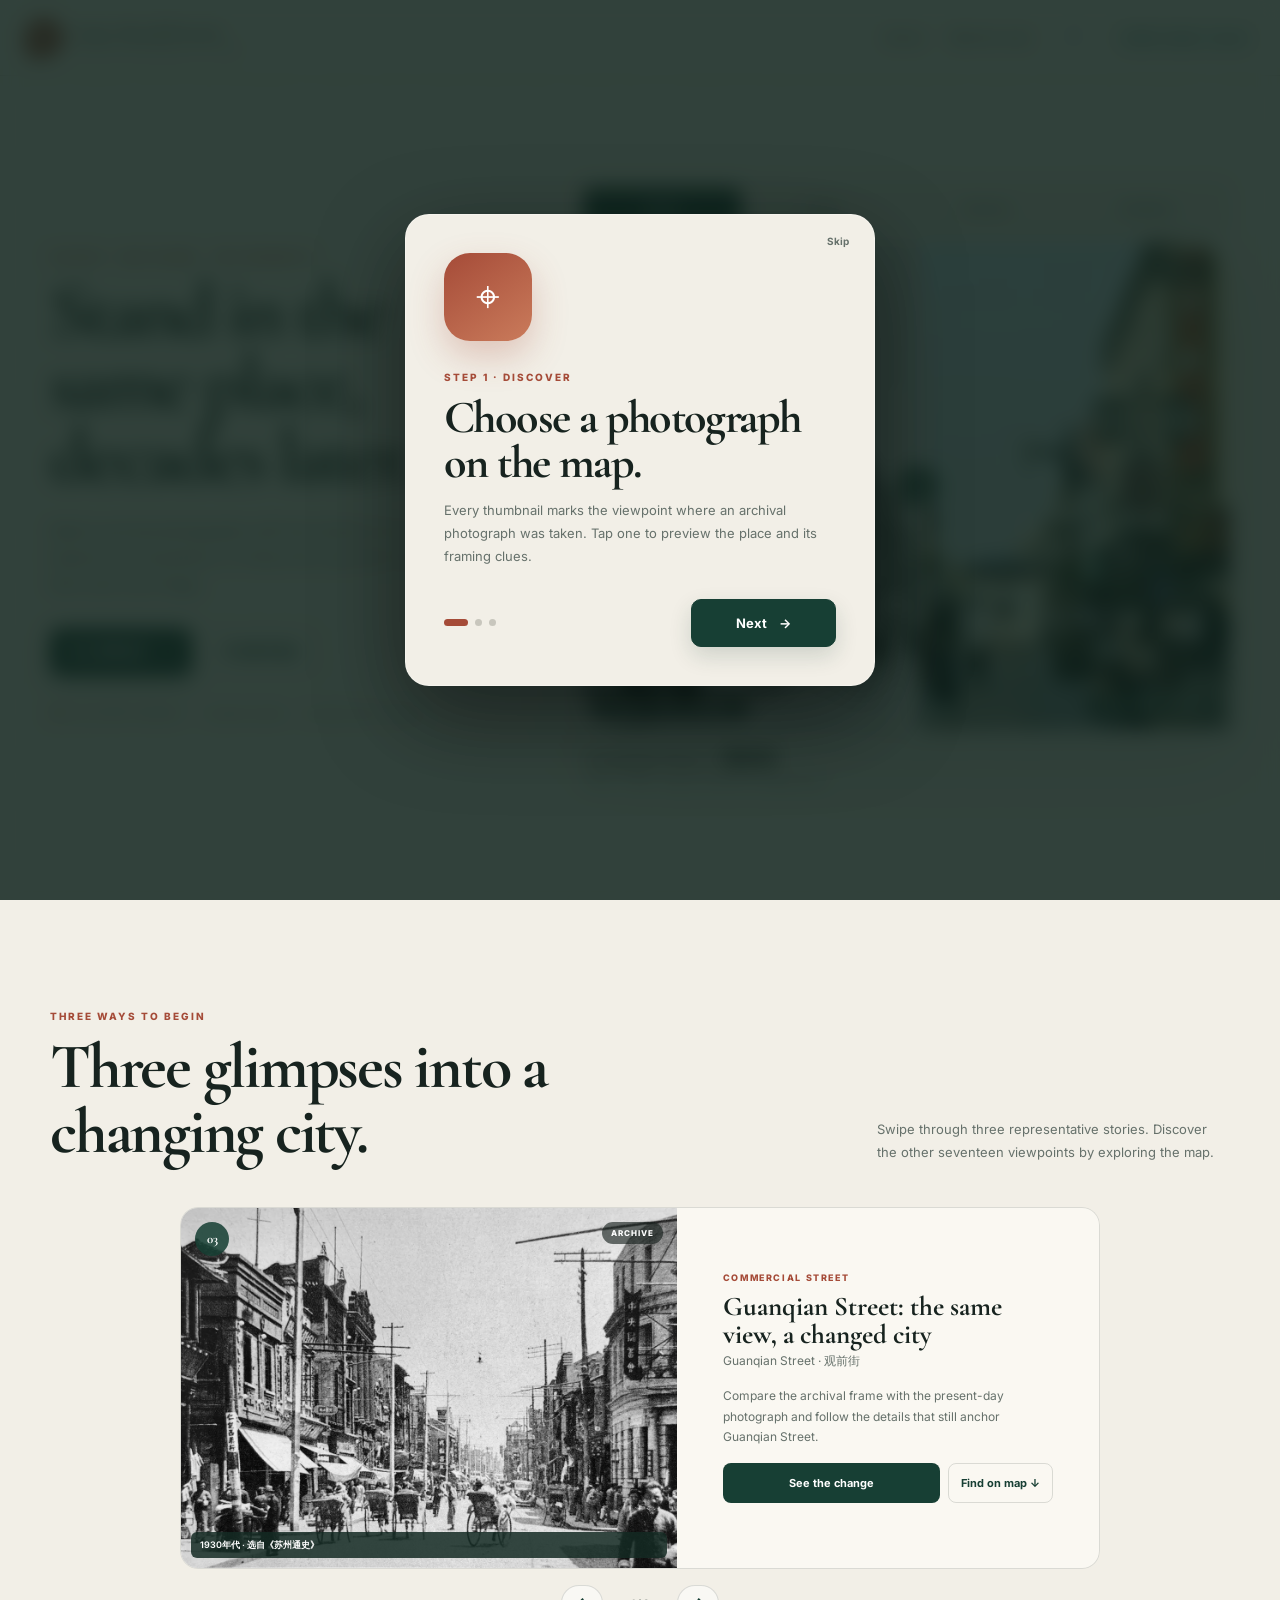
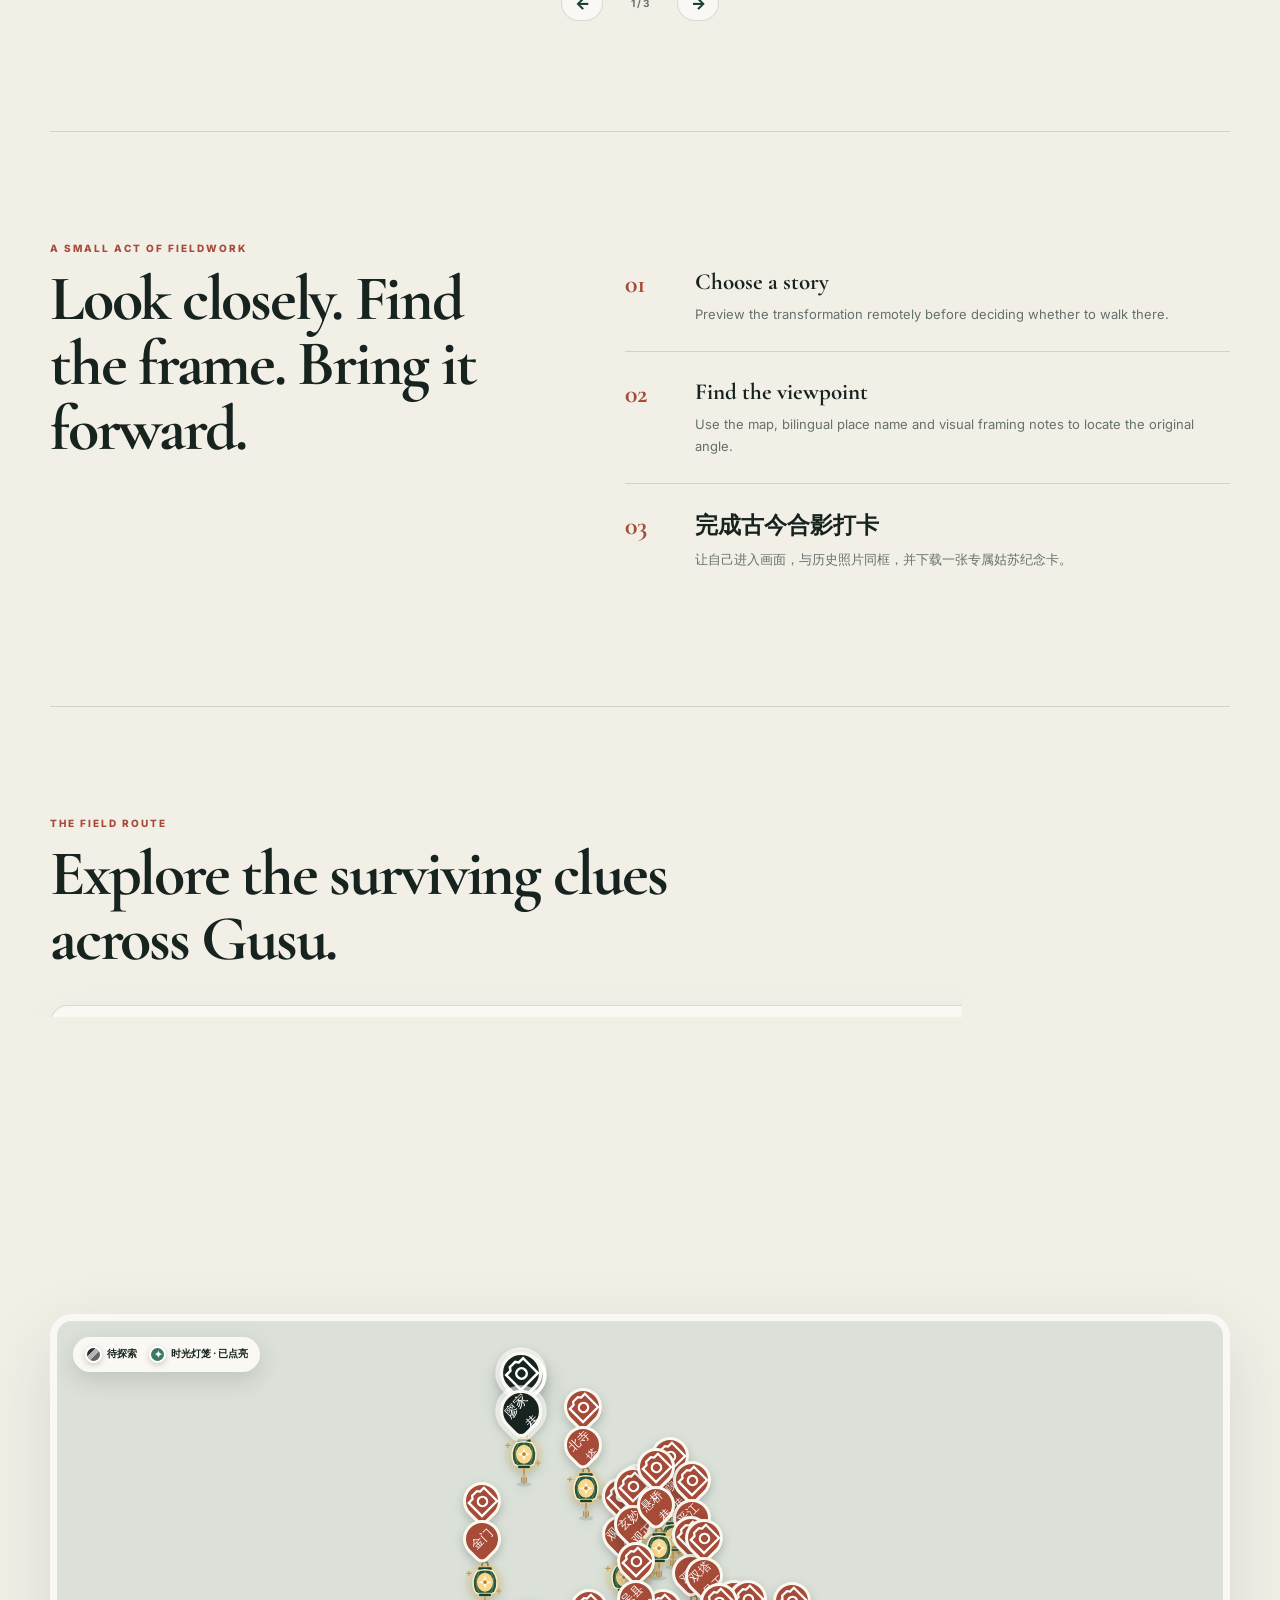
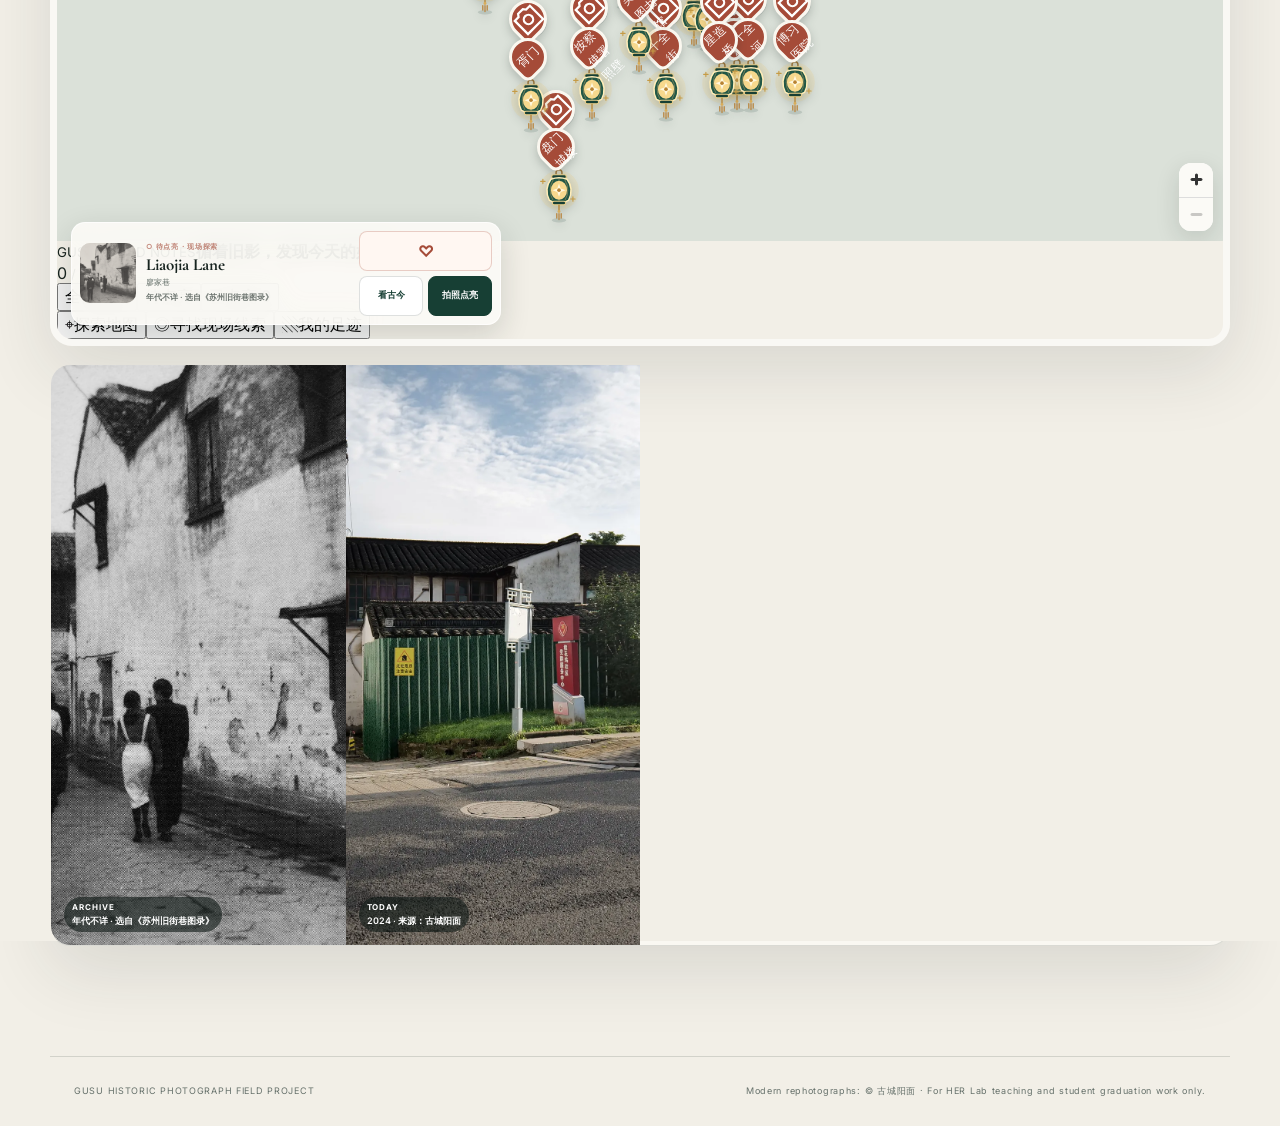
==== commit a09795a2: "Update index.html" ====
--- a/index.html
+++ b/index.html
@@ -9,7 +9,7 @@
   <title>Gusu, Past &amp; Present</title>
   <link rel="preconnect" href="https://tiles.openfreemap.org" />
   <link rel="stylesheet" href="vendor/maplibre-gl.css" />
-  <link rel="stylesheet" href="style.css?v=18" />
+  <link rel="stylesheet" href="style.css?v=21" />
 </head>
 <body>
   <header class="site-header">
@@ -105,11 +105,19 @@
         </section>
         <div class="map-shell">
           <div id="map" role="application" aria-label="Map of twenty photographic viewpoints"></div>
-          <div class="map-key" aria-label="Map legend"><span><i class="key-unvisited"></i>Archive photo</span><span><i class="key-visited">✓</i>Visited</span></div>
+          <div class="field-atlas">
+            <div class="atlas-heading"><div><small>GUSU · FIELD NOTES</small><strong>循着旧影，发现今天的姑苏</strong></div><span id="atlas-count">0<small> / 20</small></span></div>
+            <div class="atlas-progress" role="progressbar" aria-label="姑苏点亮进度" aria-valuemin="0" aria-valuemax="20" aria-valuenow="0"><span id="atlas-progress-fill"></span></div>
+            <div class="atlas-filters" role="group" aria-label="按点亮状态筛选"><button type="button" data-atlas-filter="all" aria-pressed="true">全部地点</button><button type="button" data-atlas-filter="unlit" aria-pressed="false">待点亮</button><button type="button" data-atlas-filter="lit" aria-pressed="false">已点亮 <span id="atlas-lit-count">0</span></button></div>
+          </div>
+          <div class="map-key" aria-label="地图图例"><span><i class="key-unvisited"></i>待探索</span><span><i class="key-visited">✦</i>时光灯笼 · 已点亮</span></div>
+          <div id="atlas-empty" class="atlas-empty hidden" role="status">还没有点亮的地点。选一个待探索点，拍下你的第一张现场照片。</div>
           <div id="active-explore-label" class="active-explore-label hidden" aria-live="polite"></div>
           <button id="nearest-place-result" class="nearest-place-result hidden" type="button"><small>离你最近</small><strong id="nearest-place-name"></strong><span id="nearest-place-distance"></span></button>
           <div id="location-toast" class="map-toast hidden" role="status"></div>
           <div id="route-stops" class="route-stops" aria-label="Selected photographic viewpoint"></div>
+          <nav class="field-dock" aria-label="现场探索导航"><button id="atlas-map-btn" type="button" class="is-active"><span>⌖</span>探索地图</button><button id="atlas-camera-btn" type="button"><span>◎</span>寻找现场线索</button><button id="atlas-collection-btn" type="button"><span>▧</span>我的足迹</button></nav>
+          <section id="lightup-result" class="lightup-result hidden" role="status" aria-live="polite"><button id="lightup-close" type="button" aria-label="关闭点亮提示">×</button><img id="lightup-photo" alt="本次探索照片"><div><small>✦ 一段时光，被你点亮</small><strong id="lightup-name"></strong><p id="lightup-detail"></p></div></section>
         </div>
 
         <article id="place-card" class="place-card hidden" aria-live="polite">
@@ -130,12 +138,23 @@
             <div class="place-actions">
               <button id="save-place-btn" class="save-place-btn" type="button" aria-pressed="false">♡ Save to route</button>
               <button id="remote-btn" class="secondary-btn" type="button">线上看古今</button>
-              <button id="start-btn" class="primary-btn" type="button">古今合影打卡 <span>→</span></button>
+              <button id="start-btn" class="primary-btn" type="button">去现场找线索 <span>→</span></button>
             </div>
             <a id="nav-link" class="nav-link" href="#" target="_blank" rel="noreferrer">Open walking directions in Amap ↗</a>
           </div>
         </article>
       </section>
+    </section>
+
+    <section id="explore-page" class="page hidden" aria-labelledby="explore-title">
+      <button id="explore-back" class="text-back" type="button">← 返回探索地图</button>
+      <div class="explore-heading"><p class="eyebrow">一张旧影 · 一个现场发现</p><h1 id="explore-title"></h1><p id="explore-question"></p></div>
+      <div class="explore-pair"><figure><img id="explore-old" alt="历史照片参照"><figcaption id="explore-old-credit"></figcaption></figure><figure><img id="explore-now" alt="古城阳面拍摄的现代视角参考"><figcaption id="explore-now-credit"></figcaption></figure></div>
+      <button id="explore-compare" class="text-btn" type="button">拖动照片，仔细看古今变化 ↗</button>
+      <div class="explore-steps"><article><small>01 · 先看照片</small><h2>带着一个问题出发</h2><p id="explore-look"></p></article><article><small>02 · 走到现场</small><h2>把目光移到照片之外</h2><p id="explore-task"></p><a id="explore-directions" class="nav-link" target="_blank" rel="noreferrer">打开高德，步行到这里 ↗</a></article></div>
+      <section class="discovery-note" aria-labelledby="discovery-note-title"><small>03 · 留下你的发现</small><h2 id="discovery-note-title">今天的你，看到了什么？</h2><p>可以记录一个细节、一种声音或此刻的感受。拍照和人物合影，稍后都可以选择。</p><label for="explore-note">我的现场发现</label><textarea id="explore-note" maxlength="280" rows="3" placeholder="例如：站在桥边，我听到了……"></textarea><label class="field-confirm"><input id="explore-confirm" type="checkbox">我已到现场，完成了这次观察</label><p class="discovery-note-hint">由你确认到访，不强制定位。记录保存在此设备。</p><button id="explore-save" class="primary-btn" type="button">保存发现，点亮此处 ✦</button><p id="explore-save-status" role="status" aria-live="polite"></p></section>
+      <section class="explore-souvenir"><div><small>可选 · 把这次相遇留下来</small><h2>带着旧影，找到今天</h2><p>跟随轮廓指引，把黑白旧影卡接入完整的现场照片。</p></div><button id="explore-portrait" class="secondary-btn" type="button">带着旧影去拍照 →</button></section>
+      <button id="explore-next" class="primary-btn hidden" type="button">继续寻找下一站 →</button>
     </section>
 
     <section id="camera-page" class="page hidden" aria-labelledby="camera-title">
@@ -144,29 +163,29 @@
         <div><p id="camera-step" class="eyebrow">古今合影打卡</p><h1 id="camera-title">让你与过去同框。</h1><p id="camera-place-name"></p></div>
         <div id="proximity-status" class="proximity-status"><span></span><b>无需定位也可体验</b></div>
       </div>
-      <div class="field-layout">
+      <section class="field-finder"><div class="field-step-tabs" role="group" aria-label="寻找拍摄位置"><button type="button" data-field-step="0" aria-pressed="true">① 找轮廓</button><button type="button" data-field-step="1" aria-pressed="false">② 调站位</button><button type="button" data-field-step="2" aria-pressed="false">③ 接纸边</button></div><div class="field-finder-body"><img id="field-reference" alt="现代场景参考，用来辨认建筑与站位" /><div><small>现代照片 · 现场参照</small><strong id="field-guide-clue"></strong><p id="field-guide-copy"></p><a id="field-directions" target="_blank" rel="noreferrer">步行到这个地点 ↗</a></div></div></section><div class="field-layout">
         <div>
           <div class="camera-container">
             <video id="camera" autoplay muted playsinline></video>
-            <div id="camera-placeholder" class="camera-placeholder"><span>◎</span><strong>正在打开相机</strong><p>允许相机权限，让自己进入古今画面</p></div>
-            <img id="overlay-photo" alt="Archival photograph used for alignment" />
+            <div id="camera-placeholder" class="camera-placeholder"><span>◎</span><strong>正在打开相机</strong><p>允许相机权限，先寻找建筑轮廓</p></div>
+            <img id="field-upload-preview" alt="完整现场照片" /><img id="overlay-photo" alt="Archival photograph used for alignment" />
             <div class="camera-grid" aria-hidden="true"></div>
             <div class="frame-corners" aria-hidden="true"><i></i><i></i><i></i><i></i></div>
             <div id="ghost-mode-label" class="ghost-mode-label">旧影可移动 · 拖动调整位置</div>
-            <div id="segmentation-status" class="segmentation-status hidden" role="status"><span></span><b>正在柔和融合人物与历史…</b></div>
+            <div id="segmentation-status" class="segmentation-status hidden" role="status"><span></span><b>正在保存完整画面…</b></div>
             <div class="camera-guide">把自己放进画面，再调整旧照片的位置与透明度</div><div id="camera-credit" class="camera-credit"></div>
           </div>
           <div id="camera-error" class="camera-error hidden" role="alert"><strong>无法打开相机</strong><p id="camera-error-text"></p></div>
           <div class="camera-actions">
-            <label for="upload-input" class="secondary-btn">上传人物照片</label><input id="upload-input" class="visually-hidden" type="file" accept="image/*" />
-            <button id="capture-btn" class="shutter-btn" type="button" aria-label="拍摄人物照片"><span></span></button>
+            <label for="upload-input" class="secondary-btn">上传现场照片</label><input id="upload-input" class="visually-hidden" type="file" accept="image/*" />
+            <button id="capture-btn" class="shutter-btn" type="button" aria-label="拍下古今画面"><span></span></button>
             <button id="reference-btn" class="secondary-btn" type="button">他人帮拍 · 后置</button>
           </div>
-          <div class="capture-method-note" aria-live="polite"><b id="capture-method-name">自拍模式 · 前置镜头</b><span id="capture-method-copy">自己拍摄；也可以切换为他人帮拍，或直接上传人物照片。</span></div>
+          <div class="capture-method-note" aria-live="polite"><b id="capture-method-name">自拍模式 · 前置镜头</b><span id="capture-method-copy">按上方指引寻找轮廓，再拖动旧影卡。</span></div>
           <p class="privacy-note">照片只在你的设备中处理，不会上传。</p>
         </div>
         <aside class="field-notes">
-          <p class="eyebrow">合影提示</p><h2>找到古今相接的位置</h2>
+          <p class="eyebrow">现场找线索</p><h2>找到古今相接的位置</h2>
           <ul id="anchor-list"></ul>
           <div class="control-panel">
             <div class="control-title"><label for="opacity-slider">历史照片透明度</label><output id="opacity-value">35%</output></div>
@@ -181,7 +200,7 @@
               <button id="lock-btn" type="button">锁定旧影</button>
               <button id="reset-overlay-btn" type="button">重置</button>
             </div>
-            <p class="gesture-note">拖动旧照片与现场对齐；双指缩放，或使用尺寸和旋转滑杆。人物不必完全遮挡，让古今两层都能被看见。</p>
+            <p class="gesture-note">拖动纸边旧影卡，双指缩放。先找一个屋顶转折或建筑墙角，让纸边内外的一条轮廓接起来。不必追求整张重合。</p>
           </div>
         </aside>
       </div>
@@ -283,6 +302,7 @@
         <p id="source-note" class="source-note"></p>
       </div>
       <div class="preview-actions">
+        <button id="preview-explore-btn" class="primary-btn hidden" type="button">带着这个问题，去现场看看 →</button>
         <button id="retake-btn" class="secondary-btn" type="button">换一张照片</button>
         <button id="download-btn" class="primary-btn" type="button">下载古今纪念卡 ↓</button>
         <button id="finish-btn" class="text-btn" type="button">完成打卡</button>
@@ -312,7 +332,7 @@
   </aside>
   <footer><span>GUSU HISTORIC PHOTOGRAPH FIELD PROJECT</span><span>Modern rephotographs: © 古城阳面 · For HER Lab teaching and student graduation work only.</span></footer>
   <script src="vendor/maplibre-gl.js"></script>
-  <script src="app.js?v=18"></script>
+  <script src="app.js?v=21"></script>
 </body>
 </html>
 
@@ -320,3 +340,5 @@
 
 
 
+
+
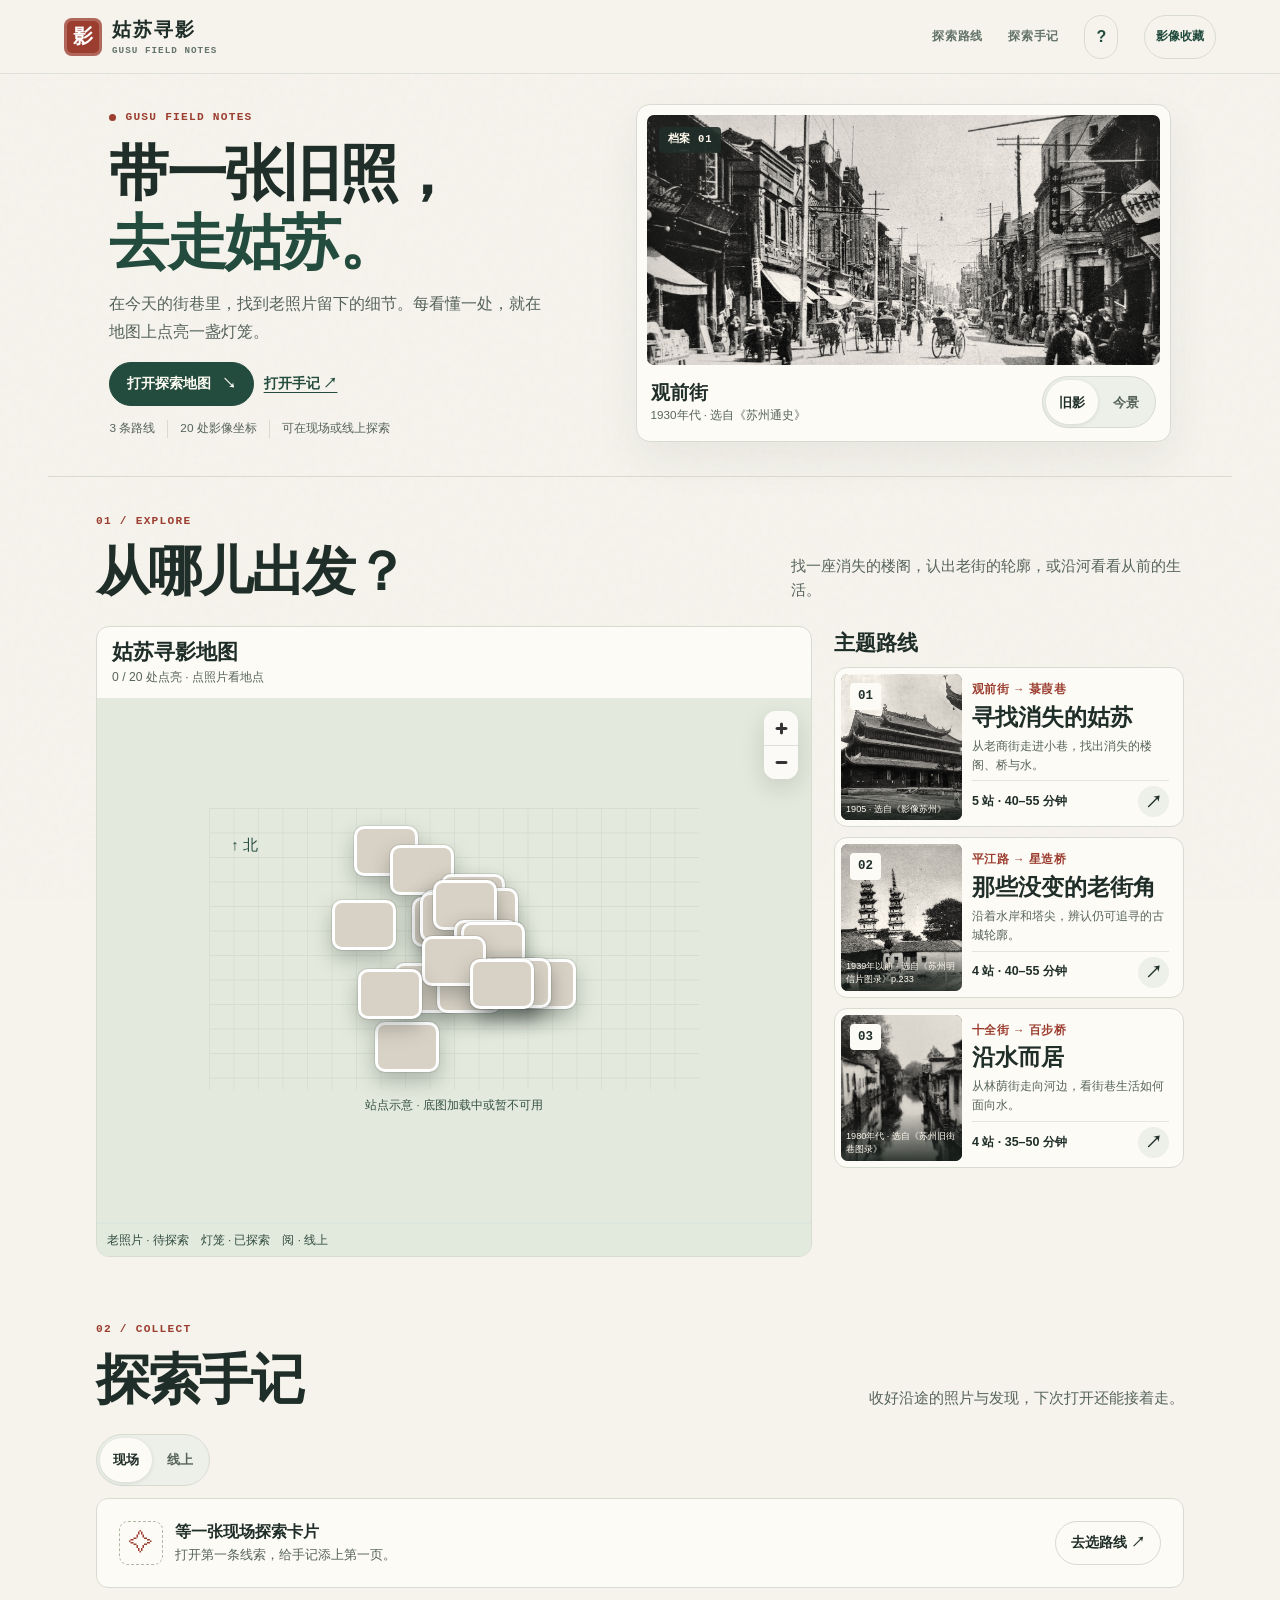
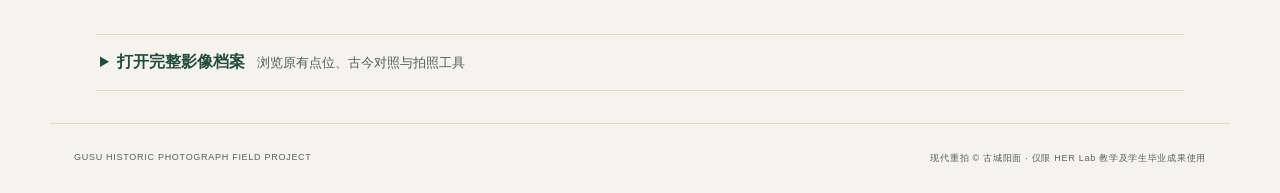
==== commit 617ebd57: "Publish Gusu trail exploration, spatial AR, and Baidu navigation" ====
--- a/index.html
+++ b/index.html
@@ -1,52 +1,125 @@
 <!DOCTYPE html>
-<html lang="en">
+<html lang="zh-CN">
 <head>
   <meta charset="UTF-8" />
   <meta name="viewport" content="width=device-width, initial-scale=1, viewport-fit=cover" />
-  <meta name="theme-color" content="#142b24" />
-  <meta name="description" content="Match archival photographs with the streets of Suzhou today — remotely or as a photographic city walk." />
+  <meta name="theme-color" content="#f5f3ec" />
+  <meta name="description" content="循着姑苏古城的历史照片，步行解锁线索，对照古今，收集个人探索手记。" />
   <link rel="icon" href="data:image/svg+xml,%3Csvg xmlns='http://www.w3.org/2000/svg' viewBox='0 0 64 64'%3E%3Crect width='64' height='64' rx='16' fill='%23a54b38'/%3E%3Ctext x='32' y='43' text-anchor='middle' font-size='38' fill='white'%3EG%3C/text%3E%3C/svg%3E" />
-  <title>Gusu, Past &amp; Present</title>
+  <title>姑苏寻影 · Gusu, Past &amp; Present</title>
   <link rel="preconnect" href="https://tiles.openfreemap.org" />
   <link rel="stylesheet" href="vendor/maplibre-gl.css" />
-  <link rel="stylesheet" href="style.css?v=21" />
+  <link rel="stylesheet" href="style.css?v=26" />
+  <link rel="stylesheet" href="trail.css?v=5" />
 </head>
 <body>
   <header class="site-header">
-    <a class="brand" href="#top" aria-label="Gusu, Past and Present home">
-      <span class="brand-mark" aria-hidden="true">G</span>
-      <span><strong>Gusu, Past &amp; Present</strong><small>ARCHIVAL PHOTOGRAPH CITY WALK</small></span>
+    <a class="brand" href="#top" aria-label="返回姑苏寻影首页">
+      <span class="brand-mark" aria-hidden="true">影</span>
+      <span><strong>姑苏寻影</strong><small>GUSU FIELD NOTES</small></span>
     </a>
-    <nav aria-label="Main navigation">
-      <a href="#stories">Stories</a><a href="#route">Walk the route</a>
-      <button id="guide-btn" class="header-tool" type="button" aria-label="Show first-time guide">?</button>
-      <button id="collection-btn" class="progress-pill" type="button"><b id="visited-count">0 / 20</b> revisited · <span id="saved-count">0 saved</span></button>
+    <nav aria-label="主导航">
+      <a href="#trails" data-trail-jump>探索路线</a><a href="#trail-journal" data-trail-jump>探索手记</a>
+      <button id="guide-btn" class="header-tool" type="button" aria-label="查看探索指南">?</button>
+      <button id="collection-btn" class="progress-pill" type="button" aria-label="打开影像档案收藏"><span class="archive-label">影像收藏</span><b id="visited-count" hidden>0 / 20</b><span id="saved-count" hidden>0 saved</span></button>
     </nav>
   </header>
 
   <main id="top">
     <section id="home-page" class="page">
+      <div class="trail-site">
+        <section id="trail-mobile-map" aria-labelledby="trail-mobile-map-title">
+          <div class="trail-mobile-map-head">
+            <div><h1 id="trail-mobile-map-title">姑苏寻影地图</h1><p id="trail-map-progress" aria-live="polite"></p></div>
+            <button id="trail-map-scope" class="trail-btn" type="button" data-action="map-scope" hidden></button>
+          </div>
+          <div id="trail-mobile-map-mount"></div>
+          <nav class="trail-map-dock" aria-label="探索地图导航">
+            <a href="#trails"><svg viewBox="0 0 24 24" aria-hidden="true"><circle cx="5" cy="17" r="2"/><circle cx="19" cy="7" r="2"/><path d="M7 17h7a3 3 0 0 0 0-6h-3a2 2 0 1 1 0-4h6"/></svg>路线</a>
+            <button id="trail-mobile-continue" class="trail-btn trail-primary" type="button" data-action="current-trail">开始探索 →</button>
+            <a href="#trail-journal"><svg viewBox="0 0 24 24" aria-hidden="true"><path d="M6 4h12v16H6a2 2 0 0 1 0-4h12M7 4a2 2 0 0 0-2 2v12m4-9h5"/></svg>手记</a>
+          </nav>
+        </section>
+        <section class="trail-hero" aria-labelledby="trail-title">
+          <div class="trail-hero-copy">
+            <p class="trail-kicker"><span></span> GUSU FIELD NOTES</p>
+            <h1 id="trail-title">带一张旧照，<br><em>去走姑苏。</em></h1>
+            <p class="trail-lede">在今天的街巷里，找到老照片留下的细节。每看懂一处，就在地图上点亮一盏灯笼。</p>
+            <div class="trail-actions"><a class="trail-btn trail-primary" href="#trails">打开探索地图 <span aria-hidden="true">↘</span></a><a class="trail-hero-link" href="#trail-journal">打开手记 ↗</a></div>
+            <div class="trail-hero-meta"><span>3 条路线</span><span>20 处影像坐标</span><span>可在现场或线上探索</span></div>
+          </div>
+          <figure class="trail-hero-photo">
+            <div class="trail-photo-mat">
+              <img id="trail-cover-then" src="images/optimized/20003A-观前街-1930年代-苏州通史.webp" alt="1930年代的观前街，两侧商铺沿着街道向远处延伸" loading="lazy" decoding="async">
+              <img id="trail-cover-now" src="images/optimized/20003B-观前街-1930年代-苏州通史-2024.webp" alt="2024年重拍的观前街，行人经过两侧的新店面" loading="lazy" decoding="async" hidden>
+              <span class="trail-photo-index">档案 01</span>
+            </div>
+            <figcaption><div><b>观前街</b><span id="trail-cover-credit" aria-live="polite">1930年代 · 选自《苏州通史》</span></div>
+              <div class="trail-toggle" role="group" aria-label="切换观前街古今照片">
+                <button type="button" data-cover-era="then" aria-pressed="true">旧影</button>
+                <button type="button" data-cover-era="now" aria-pressed="false">今景</button>
+              </div>
+            </figcaption>
+          </figure>
+        </section>
+        <section id="trails" class="trail-section" aria-labelledby="trails-title">
+          <div class="trail-heading"><div><p class="trail-kicker">01 / EXPLORE</p><h2 id="trails-title">从哪儿出发？</h2></div><p>找一座消失的楼阁，认出老街的轮廓，或沿河看看从前的生活。</p></div>
+          <div class="trail-explore-grid">
+            <section id="trail-desktop-map-mount" aria-labelledby="trail-desktop-map-title">
+              <div class="trail-desktop-map-head">
+                <div><h3 id="trail-desktop-map-title">姑苏寻影地图</h3><p id="trail-desktop-map-progress" aria-live="polite"></p></div>
+                <button id="trail-desktop-map-scope" class="trail-btn" type="button" data-action="map-scope" hidden></button>
+              </div>
+              <div class="trail-map-wrap" id="trail-map-wrap">
+                <div id="trail-map" aria-label="姑苏寻影地图"></div>
+                <div id="trail-schematic" class="trail-schematic"></div>
+                <p id="trail-map-caption" class="trail-map-caption">虚线表示站点顺序。实际步行请参考导航与现场通行。</p>
+              </div>
+            </section>
+            <div class="trail-route-sidebar">
+              <h3 class="trail-sidebar-title">主题路线</h3>
+              <div id="trail-options" class="trail-options" aria-label="主题路线"></div>
+              <section id="trail-workspace" aria-labelledby="trail-workspace-title" hidden>
+                <div id="trail-session-head" class="trail-session-head"></div>
+                <div class="trail-station-panel">
+                  <div id="trail-stops"></div>
+                  <div id="trail-current"></div>
+                  <p id="trail-location" class="trail-location" role="status"></p>
+                </div>
+              </section>
+            </div>
+          </div>
+        </section>
+        <section id="trail-journal" class="trail-section trail-journal" aria-labelledby="trail-journal-title">
+          <div class="trail-heading"><div><p class="trail-kicker">02 / COLLECT</p><h2 id="trail-journal-title">探索手记</h2></div><p>收好沿途的照片与发现，下次打开还能接着走。</p></div>
+          <div class="trail-toggle trail-journal-tabs" role="group" aria-label="手记分类"><button type="button" data-journal="field" aria-pressed="true">现场</button><button type="button" data-journal="preview" aria-pressed="false">线上</button></div>
+          <div id="trail-journal-list"></div>
+        </section>
+      </div>
+      <details id="trail-archive" class="trail-archive">
+        <summary>打开完整影像档案 <span>浏览原有点位、古今对照与拍照工具</span></summary>
+        <section class="mobile-invitation" aria-label="姑苏寻影"><div><p>SUZHOU · A WALK THROUGH TIME</p><h2>旧影为引，<br /><em>姑苏等你来寻。</em></h2><span>从一处轮廓，发现一座城。</span></div><a href="#route" aria-label="开始探索地图">开始寻影 <span>↘</span></a></section>
       <section class="hero-section" aria-labelledby="hero-title">
         <div class="hero-copy-wrap">
           <p class="eyebrow">SUZHOU · ONE FRAME · TWO MOMENTS</p>
-          <h1 id="hero-title">Stand in the same place, decades later.</h1>
-          <p class="hero-copy">Match archival photographs with the streets of Gusu today. Explore from anywhere, or follow the route and make your own then-and-now image.</p>
+          <h1 id="hero-title">走进姑苏，<br /><em>与旧时光相遇。</em></h1>
+          <p class="hero-copy">一张旧照片，一条水巷，一次新的发现。滑动影像读懂古今，带着线索走到现场，把今天的你留在姑苏的故事里。</p>
           <div class="hero-actions">
             <button id="try-demo-btn" class="primary-btn" type="button">线上探索姑苏 <span>→</span></button>
             <a class="secondary-btn" href="#route">开启城市漫步</a>
           </div>
           <div class="trust-row" aria-label="Experience details">
-            <span><i>20</i> documented viewpoints</span><span><i>⌖</i> optional location</span><span><i>○</i> photos stay on device</span>
+            <span><i>20</i> 处历史影像</span><span><i>⌖</i> 循线索去发现</span><span><i>○</i> 照片留在本机</span>
           </div>
         </div>
 
         <div class="hero-demo" id="hero-demo">
           <div class="hero-studio-toolbar">
             <div class="mode-switcher hero-mode-switcher" role="group" aria-label="Homepage comparison mode">
-              <button class="is-active" data-hero-mode="reveal" type="button">Reveal</button>
-              <button data-hero-mode="fade" type="button">Ghost</button>
-              <button data-hero-mode="lens" type="button">Time lens</button>
-              <button data-hero-mode="blink" type="button">Flashback</button>
+              <button class="is-active" data-hero-mode="reveal" type="button">古今对照</button>
+              <button data-hero-mode="fade" type="button">时光叠影</button>
+              <button data-hero-mode="lens" type="button">寻影镜</button>
+              <button data-hero-mode="blink" type="button">时光闪回</button>
             </div>
           </div>
           <div id="hero-stage" class="demo-stage compare-component" data-mode="reveal">
@@ -68,8 +141,8 @@
 
       <section id="stories" class="stories-section section-block" aria-labelledby="stories-title">
         <div class="section-intro">
-          <div><p class="eyebrow">THREE WAYS TO BEGIN</p><h2 id="stories-title">Three glimpses into a changing city.</h2></div>
-          <p>Swipe through three representative stories. Discover the other seventeen viewpoints by exploring the map.</p>
+          <div><p class="eyebrow">THREE WAYS TO BEGIN</p><h2 id="stories-title">先从一张旧影，认识姑苏。</h2></div>
+          <p>街巷、水岸、城门。三段影像故事，开启你的古城探索。更多地点，留待地图里慢慢发现。</p>
         </div>
         <div class="featured-carousel">
           <div id="story-grid" class="story-grid" aria-label="Three representative photographic stories"></div>
@@ -82,18 +155,18 @@
       </section>
 
       <section class="how-section section-block" aria-labelledby="how-title">
-        <div class="how-heading"><p class="eyebrow">A SMALL ACT OF FIELDWORK</p><h2 id="how-title">Look closely. Find the frame. Bring it forward.</h2></div>
+        <div class="how-heading"><p class="eyebrow">A SMALL ACT OF FIELDWORK</p><h2 id="how-title">看见过去，<br />留下今天。</h2></div>
         <ol class="how-steps">
-          <li><span>01</span><div><strong>Choose a story</strong><p>Preview the transformation remotely before deciding whether to walk there.</p></div></li>
-          <li><span>02</span><div><strong>Find the viewpoint</strong><p>Use the map, bilingual place name and visual framing notes to locate the original angle.</p></div></li>
-          <li><span>03</span><div><strong>完成古今合影打卡</strong><p>让自己进入画面，与历史照片同框，并下载一张专属姑苏纪念卡。</p></div></li>
+          <li><span>01</span><div><strong>读一段旧影</strong><p>从照片里的一个细节出发，发现城市的改变与延续。</p></div></li>
+          <li><span>02</span><div><strong>沿线索去寻找</strong><p>跟随地图与轮廓指引，在街巷里认出旧影留下的线索。</p></div></li>
+          <li><span>03</span><div><strong>完成古今合影打卡</strong><p>让旧影卡与眼前的轮廓接上，留下一张纪念照，点亮你的时光灯笼。</p></div></li>
         </ol>
       </section>
 
       <section id="route" class="route-section section-block" aria-labelledby="route-title">
         <div class="section-intro route-intro">
-          <div><p class="eyebrow">THE FIELD ROUTE</p><h2 id="route-title">Explore the surviving clues across Gusu.</h2></div>
-          <div class="route-tools"><p>Twenty archival viewpoints across the old city.</p><div class="map-tool-row"><button id="open-route-btn" class="locate-btn route-plan-btn" type="button"><span>♡</span> My route</button><button id="locate-btn" class="locate-btn" type="button"><span>⌖</span> 定位并找最近景点</button></div></div>
+          <div><p class="eyebrow">THE FIELD ROUTE</p><h2 id="route-title">下一段故事，就在街巷里。</h2></div>
+          <div class="route-tools"><p>20 处旧影坐标 · 按兴趣探索，或跟随主题漫步。</p><div class="map-tool-row"><button id="open-route-btn" class="locate-btn route-plan-btn" type="button"><span>♡</span> 我的路线</button><button id="locate-btn" class="locate-btn" type="button"><span>⌖</span> 定位并找最近景点</button></div></div>
         </div>
         <section class="discovery-browser" aria-label="主题与路线探索">
           <div class="discovery-tabs" role="tablist" aria-label="探索方式">
@@ -144,6 +217,7 @@
           </div>
         </article>
       </section>
+      </details>
     </section>
 
     <section id="explore-page" class="page hidden" aria-labelledby="explore-title">
@@ -158,6 +232,7 @@
     </section>
 
     <section id="camera-page" class="page hidden" aria-labelledby="camera-title">
+      <button id="trail-camera-back" class="text-back hidden" type="button">← 返回历史线索</button>
       <button id="back-home-btn" class="text-back" type="button">← 返回地点故事</button>
       <div class="camera-heading">
         <div><p id="camera-step" class="eyebrow">古今合影打卡</p><h1 id="camera-title">让你与过去同框。</h1><p id="camera-place-name"></p></div>
@@ -182,6 +257,7 @@
             <button id="reference-btn" class="secondary-btn" type="button">他人帮拍 · 后置</button>
           </div>
           <div class="capture-method-note" aria-live="polite"><b id="capture-method-name">自拍模式 · 前置镜头</b><span id="capture-method-copy">按上方指引寻找轮廓，再拖动旧影卡。</span></div>
+          <button id="trail-camera-finish" class="trail-btn trail-primary hidden" type="button">返回线索，查看标注 →</button>
           <p class="privacy-note">照片只在你的设备中处理，不会上传。</p>
         </div>
         <aside class="field-notes">
@@ -312,7 +388,7 @@
 
   <div id="onboarding" class="onboarding hidden" role="dialog" aria-modal="true" aria-labelledby="onboarding-title">
     <div class="onboarding-card">
-      <button id="onboarding-skip" class="onboarding-skip" type="button">Skip</button>
+      <button id="onboarding-skip" class="onboarding-skip" type="button">跳过</button>
       <div id="onboarding-visual" class="onboarding-visual" aria-hidden="true"></div>
       <p id="onboarding-kicker" class="eyebrow"></p>
       <h2 id="onboarding-title"></h2>
@@ -330,9 +406,29 @@
       <div class="collection-actions"><button id="show-route-btn" class="primary-btn" type="button">Show route on map <span>→</span></button><button id="clear-route-btn" class="text-btn" type="button">Clear saved route</button></div>
     </div>
   </aside>
-  <footer><span>GUSU HISTORIC PHOTOGRAPH FIELD PROJECT</span><span>Modern rephotographs: © 古城阳面 · For HER Lab teaching and student graduation work only.</span></footer>
+  <dialog id="trail-dialog" class="trail-dialog" aria-labelledby="trail-dialog-title"><div id="trail-dialog-content"></div></dialog>
+  <section id="gusu-ar" hidden aria-label="空间 AR">
+    <div class="gusu-ar-header">
+      <div><b id="gusu-ar-place"></b><p id="gusu-ar-credit"></p></div>
+      <button id="gusu-ar-exit" class="trail-btn" type="button">退出 AR</button>
+    </div>
+    <div id="gusu-ar-reticle" aria-hidden="true" hidden></div>
+    <div class="gusu-ar-controls">
+      <p id="gusu-ar-status" role="status"></p>
+      <div id="gusu-ar-adjust" hidden>
+        <label>透明度 <input id="gusu-ar-opacity" type="range" min=".1" max="1" step=".05" value=".65"></label>
+        <label>宽度 <input id="gusu-ar-size" type="range" min=".6" max="8" step=".2" value="2.4"></label>
+      </div>
+      <button id="gusu-ar-place-photo" class="trail-btn trail-primary" type="button" disabled>在此放置旧照</button>
+      <button id="gusu-ar-reset" class="trail-btn" type="button" hidden>重新放置</button>
+    </div>
+  </section>
+  <footer><span>GUSU HISTORIC PHOTOGRAPH FIELD PROJECT</span><span>现代重拍 © 古城阳面 · 仅限 HER Lab 教学及学生毕业成果使用</span></footer>
   <script src="vendor/maplibre-gl.js"></script>
-  <script src="app.js?v=21"></script>
+  <script src="app.js?v=26"></script>
+  <script src="trail-data.js?v=1"></script>
+  <script src="spatial-ar.js?v=1"></script>
+  <script src="trail.js?v=6"></script>
 </body>
 </html>
 
--- a/style.css
+++ b/style.css
@@ -1,4 +1,3 @@
-@import url("https://fonts.googleapis.com/css2?family=Cormorant+Garamond:wght@600;700&family=Inter:wght@400;500;600;700;800&display=swap");
 :root{--ink:#17231f;--muted:#66716b;--paper:#f2efe7;--card:#faf8f2;--green:#173f34;--green2:#315f51;--red:#a54b38;--gold:#bd9b61;--line:rgba(23,35,31,.14);--shadow:0 24px 70px rgba(31,45,39,.12);--serif:"Cormorant Garamond",Georgia,serif}
 *{box-sizing:border-box}html{scroll-behavior:smooth}body{margin:0;min-width:320px;color:var(--ink);background:var(--paper);font-family:Inter,-apple-system,BlinkMacSystemFont,"Segoe UI",sans-serif}body:before{content:"";position:fixed;inset:0;z-index:-1;opacity:.3;pointer-events:none;background-image:url("data:image/svg+xml,%3Csvg viewBox='0 0 160 160' xmlns='http://www.w3.org/2000/svg'%3E%3Cfilter id='n'%3E%3CfeTurbulence type='fractalNoise' baseFrequency='.92' numOctaves='3'/%3E%3C/filter%3E%3Crect width='100%25' height='100%25' filter='url(%23n)' opacity='.07'/%3E%3C/svg%3E")}.hidden{display:none!important}.visually-hidden{position:absolute;width:1px;height:1px;padding:0;margin:-1px;overflow:hidden;clip:rect(0 0 0 0);white-space:nowrap;border:0}button,input{font:inherit}button,a{-webkit-tap-highlight-color:transparent}button:focus-visible,a:focus-visible,input:focus-visible{outline:3px solid #a54b3860;outline-offset:3px}.eyebrow{margin:0 0 12px;color:var(--red);font-size:10px;font-weight:800;letter-spacing:.2em}.page{animation:rise .45s ease both}@keyframes rise{from{opacity:0;transform:translateY(8px)}}
 .site-header{height:76px;padding:0 max(24px,env(safe-area-inset-left));display:flex;align-items:center;justify-content:space-between;position:sticky;top:0;z-index:1000;border-bottom:1px solid var(--line);background:#f2efe7e8;backdrop-filter:blur(15px)}.brand{display:flex;align-items:center;gap:11px;color:inherit;text-decoration:none}.brand-mark{width:40px;height:40px;display:grid;place-items:center;border-radius:50% 50% 50% 10px;background:var(--red);color:white;font:700 23px var(--serif);transform:rotate(-7deg);box-shadow:inset 0 0 0 2px #ffffff3b}.brand>span:last-child{display:flex;flex-direction:column}.brand strong{font:700 16px var(--serif);letter-spacing:.04em}.brand small{margin-top:2px;color:var(--muted);font-size:7px;letter-spacing:.19em}.site-header nav{display:flex;align-items:center;gap:24px}.site-header nav a{color:var(--muted);text-decoration:none;font-size:12px;font-weight:600}.site-header nav a:hover{color:var(--ink)}.progress-pill{padding:8px 11px;border-radius:99px;color:var(--green);background:#e0e9e2;font-size:10px}.progress-pill b{margin-right:3px}
@@ -478,3 +477,118 @@
   .collection-drawer{display:block}.collection-scrim{position:absolute;inset:0;width:100%;height:100%}.collection-panel{position:absolute;right:0;bottom:0;left:0;height:min(82dvh,720px);padding:24px 18px;border-radius:24px 24px 0 0}.collection-head h2{font-size:29px}.collection-actions{bottom:-24px;margin:18px -18px -24px;padding:18px 18px calc(18px + env(safe-area-inset-bottom))}
   .place-actions{grid-template-columns:1fr}.place-actions .save-place-btn{grid-column:auto}.visit-proof{grid-template-columns:88px 1fr}.visit-proof img{width:88px;height:68px}
 }
+
+/* Field atlas: a photograph becomes a light on the map. */
+.field-atlas{position:absolute;z-index:560;top:18px;left:18px;width:300px;padding:17px 18px 12px;border:1px solid #ffffffd9;border-radius:20px;background:#faf8f2f5;box-shadow:0 8px 30px #173f3415;backdrop-filter:blur(16px)}
+.atlas-heading{display:flex;align-items:center;justify-content:space-between;gap:12px}.atlas-heading>div>small{display:block;margin-bottom:7px;color:#8c7857;font-size:8px;letter-spacing:.2em;font-weight:800}.atlas-heading strong{font-size:15px;font-weight:650}.atlas-heading>span{color:var(--green);font:700 33px var(--serif);white-space:nowrap}.atlas-heading>span small{color:#89918a;font:500 11px Inter,sans-serif}
+.atlas-progress{height:3px;margin:15px 0 12px;border-radius:4px;overflow:hidden;background:#e3e5db}.atlas-progress>span{display:block;height:100%;border-radius:4px;background:linear-gradient(90deg,#397a62,#c7a65f);transition:width .6s}
+.atlas-filters{display:flex;gap:5px}.atlas-filters button{flex:1;min-height:34px;padding:6px;border:0;border-radius:9px;background:transparent;color:#68746c;font-size:10px;cursor:pointer}.atlas-filters button[aria-pressed=true]{background:#173f34;color:#fff}.atlas-filters button span{margin-left:3px;color:#b99a5c}
+.map-key{top:164px;left:20px;box-shadow:none;background:#faf8f2e8}.map-key .key-unvisited{background:#faf8f2;border:2px solid #849186;filter:none}.map-key .key-visited{color:#f6d994;background:#27634e;border:1px solid #ddc282}
+.atlas-empty{position:absolute;z-index:560;left:50%;top:48%;transform:translate(-50%,-50%);width:min(310px,85%);padding:20px;border:1px solid #e4e3d8;border-radius:16px;background:#faf8f2f5;box-shadow:0 8px 30px #173f3415;color:var(--green);text-align:center;font-size:12px;line-height:1.8}
+.field-dock{display:none}.pin-camera,.pin-place-label{display:none}
+.lightup-result{position:absolute;z-index:800;left:50%;top:190px;transform:translateX(-50%);width:min(360px,calc(100% - 32px));display:flex;align-items:center;gap:14px;padding:18px;border:1px solid #c4a566;border-radius:19px;background:#faf8f2;box-shadow:0 15px 55px #173f3433;animation:lightup-arrive .5s ease}.lightup-result>button{position:absolute;right:7px;top:5px;width:28px;height:28px;border:0;border-radius:50%;color:#66716b;background:transparent;font-size:20px;cursor:pointer}.lightup-result img{width:76px;height:88px;object-fit:cover;border:4px solid #fff;border-radius:9px;transform:rotate(-5deg);box-shadow:0 3px 10px #173f3420}.lightup-result div{min-width:0}.lightup-result small{color:#9b793e;font-size:10px}.lightup-result strong{display:block;margin-top:9px;color:var(--green);font-size:17px}.lightup-result p{margin:8px 0 0;font-size:10px;color:var(--muted);line-height:1.7}
+@keyframes lightup-arrive{from{opacity:0;translate:0 12px}to{opacity:1;translate:0 0}}
+@media(max-width:680px){
+ .route-intro h2::after{content:'姑苏 · 寻光地图';font-family:Inter,'Microsoft YaHei',sans-serif;font-size:20px;font-weight:600}.route-intro{height:66px}.route-tools{top:11px}
+ .discovery-browser{padding:7px 12px}.discovery-tabs button{min-height:42px}.discovery-tabs button>small{display:none}.theme-chip,.walk-card{flex-basis:62%}.map-shell{height:calc(100dvh - 240px);min-height:550px}
+ .field-atlas{top:14px;left:14px;right:14px;width:auto;padding:14px 16px 10px;border-radius:18px}.atlas-heading strong{font-size:16px}.atlas-progress{margin:12px 0 8px}.map-key{top:151px;left:14px;font-size:9px}.active-explore-label{top:154px;right:14px;max-width:45%;font-size:8px}
+ .maplibregl-ctrl-top-right{top:189px}.maplibregl-ctrl-bottom-right{bottom:228px}.nearest-place-result{bottom:228px;max-width:220px}.map-toast{bottom:232px;left:14px;right:14px;width:auto;text-align:center}
+ .route-stops{bottom:calc(88px + env(safe-area-inset-bottom));left:14px;right:14px}.route-stop{height:116px;padding:12px;border-radius:17px;background:#faf8f2fa;box-shadow:0 6px 24px #173f3420}.route-stop-copy strong{font-size:17px}.route-stop-actions button{height:34px;min-width:61px}.route-stop.is-visited{border:1px solid #c5ad76!important}.route-stop.is-visited .route-stamp{background:#27634e}.route-thumb{width:63px;height:76px;border:3px solid #fff;border-radius:9px}
+ .field-dock{position:absolute;z-index:580;left:14px;right:14px;bottom:calc(13px + env(safe-area-inset-bottom));height:62px;display:grid;grid-template-columns:1fr 1.2fr 1fr;align-items:center;padding:5px 7px;border:1px solid #ffffffc9;border-radius:20px;background:#faf8f2f2;box-shadow:0 8px 25px #173f3420;backdrop-filter:blur(16px)}.field-dock button{display:flex;flex-direction:column;align-items:center;gap:3px;min-height:48px;padding:5px;border:0;border-radius:14px;color:#68746c;background:transparent;font-size:9px;cursor:pointer}.field-dock button>span{font-size:21px;line-height:23px}.field-dock .is-active{color:var(--green)}.field-dock #atlas-camera-btn{background:var(--green);color:#fff}
+ #map .place-pin.photo-pin,#map.markers-compact .place-pin.photo-pin{width:44px;height:44px;filter:none;overflow:visible}
+ #map .place-pin.photo-pin .photo-pin-frame{display:none}#map .place-pin.photo-pin::after{display:none}
+ .pin-camera{position:absolute;inset:4px;display:grid;place-items:center;border:2px solid #fff;border-radius:50%;color:#74877a;background:#f6f5ee;box-shadow:0 2px 7px #173f342e;transition:background .35s,box-shadow .35s}.pin-camera svg{width:19px;height:19px}
+ #map .place-pin.photo-pin.is-visited .pin-camera{color:#fce6b0;background:#27634e;border-color:#f6dfa3;box-shadow:0 0 0 5px #c8aa6626,0 0 22px #c7a45766}
+ #map .place-pin.photo-pin.is-active .pin-camera{inset:0;border-width:3px;box-shadow:0 0 0 5px #173f3420,0 4px 14px #173f3433}
+ #map .place-pin.photo-pin .photo-pin-badge{top:-3px;right:-3px;width:17px;height:17px;background:#f3dc9b;color:#27634e;border:2px solid white;font-size:10px}
+ .place-pin.photo-pin.is-active .pin-place-label{position:absolute;left:50%;top:51px;transform:translateX(-50%);display:block;max-width:140px;overflow:hidden;text-overflow:ellipsis;white-space:nowrap;padding:5px 8px;border-radius:7px;color:#173f34;background:#faf8f2f5;box-shadow:0 3px 9px #173f341a;font-size:10px;font-weight:700}
+ .is-just-lit .pin-camera{animation:atlas-glow 1.4s ease-in-out 3}.lightup-result{top:201px}
+}
+@keyframes atlas-glow{50%{box-shadow:0 0 0 13px #c8aa6615,0 0 32px #c7a457aa}}
+@media(prefers-reduced-motion:reduce){.is-just-lit .pin-camera,.lightup-result{animation:none}.atlas-progress>span{transition:none}}
+.place-pin.photo-pin .pin-camera,.place-pin.photo-pin .pin-place-label{display:none;width:auto;height:auto;border:0;border-radius:0;transform:none;background:none;box-shadow:none}
+@media(max-width:680px){
+ .theme-options,.walk-options{display:flex}.theme-chip,.walk-card{flex:0 0 auto;min-width:100px;padding:9px 12px}.theme-chip strong,.walk-card strong{font-size:12px}.theme-chip small{display:none}.theme-chip em{display:inline;margin:0 0 0 7px;font-size:8px}.theme-chip{display:flex;align-items:center}.discovery-tabs{margin-bottom:7px}.discovery-tabs button{font-size:10px;grid-template-columns:23px 1fr;column-gap:5px;padding:7px;min-height:37px}.discovery-tabs button>span{width:22px;height:22px;font-size:9px}
+ .map-shell{height:calc(100dvh - 240px);min-height:480px}.map-toast{transform:none;max-width:none}
+ #map .place-pin.photo-pin .pin-camera{display:grid;inset:4px;width:auto;height:auto;border:2px solid #fff;border-radius:50%;color:#74877a;background:#f6f5ee;transform:none;box-shadow:0 2px 7px #173f342e}
+ #map .place-pin.photo-pin.is-visited .pin-camera{color:#fce6b0;background:#27634e;border-color:#f6dfa3;box-shadow:0 0 0 5px #c8aa6626,0 0 22px #c7a45766}
+ #map .place-pin.photo-pin.is-active .pin-camera{inset:0;border-width:3px;box-shadow:0 0 0 5px #173f3420,0 4px 14px #173f3433}
+ #map .place-pin.photo-pin.is-active .pin-place-label{display:block;position:absolute;left:50%;top:51px;transform:translateX(-50%);max-width:140px;padding:5px 8px;border-radius:7px;color:#173f34;background:#faf8f2f5;box-shadow:0 3px 9px #173f341a;font-size:10px;font-weight:700}
+}
+
+/* Collected places become little Gusu lanterns. Animate the artwork, never the geographic anchor. */
+.pin-lantern{display:none;pointer-events:none}
+:is(#map,#trail-map,#trail-schematic) .place-pin.photo-pin.is-visited .pin-lantern{display:block;position:absolute;width:60px;height:82px;left:50%;top:50%;margin-left:-30px;margin-top:-33px;filter:drop-shadow(0 3px 4px #173f3433)}
+.pin-lantern svg{display:block;width:100%;height:100%;overflow:visible}
+:is(#map,#trail-map,#trail-schematic) .place-pin.photo-pin.is-visited .photo-pin-frame,:is(#map,#trail-map,#trail-schematic) .place-pin.photo-pin.is-visited .pin-camera{display:none}
+:is(#map,#trail-map,#trail-schematic) .place-pin.photo-pin.is-visited .photo-pin-badge{z-index:2;top:-8px;right:-4px;transform:none;background:#f6e3b5;color:#225746;border:2px solid #fffaf0;box-shadow:0 2px 5px #173f3420;font-size:10px}
+:is(#map,#trail-map,#trail-schematic) .place-pin.photo-pin.is-visited.is-active .pin-place-label{display:block;position:absolute;left:50%;top:calc(50% + 48px);transform:translateX(-50%);max-width:150px;width:max-content;height:auto;padding:5px 9px;border:1px solid #ddc58b;border-radius:8px;color:#225746;background:#fffaedf5;font-size:10px;font-weight:700;box-shadow:0 3px 9px #173f341a}
+:is(#map,#trail-map,#trail-schematic) .place-pin.photo-pin.is-visited.is-active .lantern-halo{opacity:.4}
+:is(#map,#trail-map,#trail-schematic) .place-pin.photo-pin.is-just-lit .lantern-body{transform-origin:30px 10px;animation:lantern-welcome 1.2s ease-in-out 3}
+:is(#map,#trail-map,#trail-schematic) .place-pin.photo-pin.is-just-lit .lantern-halo{transform-origin:30px 33px;animation:lantern-warmth 1.8s ease-out 3}
+:is(#map,#trail-map,#trail-schematic) .place-pin.photo-pin.is-just-lit .lantern-spark{animation:lantern-twinkle 1.2s ease-in-out 3}
+:is(#map,#trail-map,#trail-schematic) .place-pin.photo-pin.is-visited:hover .lantern-body{transform:rotate(-5deg);transform-origin:30px 10px}
+@keyframes lantern-welcome{0%,100%{transform:rotate(0)}25%{transform:rotate(-8deg)}65%{transform:rotate(6deg)}}
+@keyframes lantern-warmth{0%,100%{opacity:.18;transform:scale(1)}50%{opacity:.45;transform:scale(1.2)}}
+@keyframes lantern-twinkle{0%,100%{opacity:.3}50%{opacity:1}}
+@media(prefers-reduced-motion:reduce){:is(#map,#trail-map,#trail-schematic) .place-pin.photo-pin .lantern-body,:is(#map,#trail-map,#trail-schematic) .place-pin.photo-pin .lantern-halo,:is(#map,#trail-map,#trail-schematic) .place-pin.photo-pin .lantern-spark{animation:none}:is(#map,#trail-map,#trail-schematic) .place-pin.photo-pin.is-visited:hover .lantern-body{transform:none}}
+
+/* Guided opaque archive card: the live view remains an intact photograph. */
+.field-finder{padding:16px;margin:0 0 18px;border:1px solid var(--line);border-radius:17px;background:#faf8f2}.field-step-tabs{display:flex;gap:7px;margin-bottom:14px}.field-step-tabs button{flex:1;min-height:40px;border:1px solid var(--line);border-radius:10px;color:var(--green);background:#f2efe7;cursor:pointer;font-size:12px}.field-step-tabs button[aria-pressed=true]{color:#fff;background:var(--green)}.field-finder-body{display:flex;align-items:center;gap:15px}.field-finder-body>img{width:140px;max-height:140px;object-fit:contain;border:5px solid white;border-radius:6px}.field-finder-body small{display:block;color:var(--muted);font-size:10px}.field-finder-body strong{display:block;margin-top:5px;font-size:16px}.field-finder-body p{margin:7px 0;font-size:12px;line-height:1.8}.field-finder-body a{color:var(--red);font-size:11px}
+#camera-page #overlay-photo{left:23%;top:50%;width:54%;height:auto;max-height:none;inset:auto;left:23%;top:50%;translate:0 -50%;border:6px solid #fffaf0;border-radius:1px;object-fit:contain;opacity:1;mix-blend-mode:normal;filter:grayscale(1);box-shadow:0 4px 15px #0006;transform-origin:center;box-sizing:border-box}
+#field-upload-preview{display:none;position:absolute;inset:0;width:100%;height:100%;object-fit:contain}.has-field-upload #field-upload-preview{display:block}.has-field-upload #camera{display:none}
+#camera.is-selfie{transform:none}
+#camera-page .control-title:has(label[for=opacity-slider]),#camera-page #opacity-slider,#camera-page .opacity-labels{display:none}
+#camera-page .camera-grid,#camera-page .frame-corners{display:none}#camera-page .field-notes ul{margin:12px 0}#camera-page .camera-guide{bottom:12px}#camera-page .camera-credit{bottom:auto;top:50px}#camera-page .camera-heading h1{font-size:clamp(26px,5vw,48px)}
+.is-field-card .compare-toolbar,.is-field-card .time-rail,.is-field-card .compare-old-wrap,.is-field-card .compare-handle,.is-field-card .compare-input,.is-field-card .image-label,.is-field-card .stage-credit,.is-field-card .studio-control-row,.is-field-card .lens-outline{display:none!important}.is-field-card .result-stage{aspect-ratio:auto;overflow:visible;background:none}.is-field-card #preview-new{position:relative;display:block;width:100%;height:auto;object-fit:contain;filter:none}
+@media(max-width:680px){.field-finder{padding:12px;margin:0 0 14px}.field-finder-body{align-items:flex-start;gap:10px}.field-finder-body>img{width:95px;max-height:125px}.field-finder-body p{font-size:11px;line-height:1.6}.field-finder-body strong{font-size:13px}#camera-page .field-notes{padding:17px}#camera-page .camera-actions{margin-top:14px}#camera-page .ghost-mode-label{font-size:8px}#camera-page .camera-credit{font-size:8px;max-width:80%}}
+
+/* Mobile layout: one document scroll, content-sized cards and explicit editing gestures. */
+html{scroll-padding-top:80px}body{overflow-wrap:break-word}button,a,input,label[for]{-webkit-tap-highlight-color:#173f3426}button,a{touch-action:manipulation}
+.camera-container.is-locked{touch-action:pan-y pinch-zoom}.camera-container:not(.is-locked){touch-action:none}
+@media(max-width:680px){
+ html{scroll-behavior:auto;overflow-x:clip}body{min-width:0;overflow-x:clip;line-height:1.6}main{width:100%;min-width:0}
+ .page,.field-layout,.field-notes,.compare-studio,.route-section,.discovery-browser{min-width:0;max-width:100%}
+ #camera-page,#preview-page,#align-page,#explore-page{padding:16px max(16px,env(safe-area-inset-right)) calc(32px + env(safe-area-inset-bottom)) max(16px,env(safe-area-inset-left))}
+ .site-header{padding-left:max(12px,env(safe-area-inset-left));padding-right:max(12px,env(safe-area-inset-right));gap:8px}.brand{min-width:0}.brand strong{font-size:12px}.site-header nav{flex-shrink:0;gap:6px}.header-tool{min-width:44px;min-height:44px}
+ .route-section{display:block;height:auto;min-height:0}.route-intro{height:auto;min-height:72px;padding:12px 112px 12px 16px}.route-tools{top:12px;right:12px}
+ .discovery-browser{margin:0;padding:12px 16px;border-radius:0}.discovery-tabs button{min-height:48px;font-size:12px}.theme-options,.walk-options{padding:2px 0 8px;scroll-snap-type:x proximity}.theme-chip,.walk-card{min-height:44px}.walk-detail-head{flex-wrap:wrap}
+ .map-shell{display:flex;flex-direction:column;height:auto;min-height:0;padding:0 16px 16px;gap:12px;overflow:visible;background:#e9ece7}
+ .field-atlas{position:relative;inset:auto;order:0;width:100%;padding:16px;margin:0;backdrop-filter:none}.atlas-heading strong{font-size:15px}.atlas-filters button{min-height:44px;font-size:12px}
+ #map{order:2;flex:none;width:100%;height:360px;min-height:300px;border-radius:16px;overflow:hidden;isolation:isolate}
+ .map-key{position:static;order:1;align-self:flex-start;margin:0;padding:7px 10px;font-size:11px;flex-wrap:wrap}
+ .active-explore-label,.nearest-place-result,.map-toast,.atlas-empty,.lightup-result{position:relative;inset:auto;order:3;transform:none;translate:none;width:100%;max-width:100%;margin:0;white-space:normal;overflow-wrap:anywhere}
+ .atlas-empty{padding:16px}.map-toast{font-size:13px}.nearest-place-result{min-height:60px}.nearest-place-result span{font-size:12px}
+ .route-stops{position:relative;inset:auto;order:4;display:block;width:100%;padding:0;overflow:visible;border-radius:16px}
+ .route-stop{height:auto;min-height:150px;display:flex;flex-direction:column;align-items:stretch;padding:14px;gap:12px;overflow:visible;backdrop-filter:none}
+ .route-stop-main{min-height:76px;width:100%;align-items:flex-start}.route-stop-copy{flex:1;min-width:0}.route-stop-copy strong{font-size:20px;line-height:1.3;white-space:normal}.route-stop-copy>span{white-space:normal;overflow:visible;font-size:12px;line-height:1.6}.route-stop-copy .route-status{font-size:11px;letter-spacing:.03em}
+ .route-stop-actions{display:grid;grid-template-columns:44px 1fr 1fr;gap:8px}.route-stop-actions .route-save{grid-column:auto}.route-stop-actions button{min-width:0;min-height:46px;height:auto;font-size:12px;padding:8px}.route-stop-actions .route-save{font-size:20px}
+ .field-dock{position:relative;inset:auto;order:5;width:100%;height:auto;min-height:72px;padding:6px;backdrop-filter:none}.field-dock button{min-height:56px;font-size:11px}.lightup-result{order:3;padding-right:46px}.lightup-result>button{width:44px;height:44px}
+ #map .maplibregl-ctrl-top-right{top:8px;right:8px}#map .maplibregl-ctrl-bottom-right{bottom:8px;right:8px}.maplibregl-ctrl-group button{width:44px;height:44px}
+ .camera-heading,.preview-heading,.align-heading{flex-wrap:wrap;gap:12px}.field-finder-body>div{min-width:0;flex:1}.field-finder-body>img{flex-shrink:0;width:80px}.field-finder-body p,.field-notes li,.gesture-note,.capture-method-copy{font-size:13px;line-height:1.7}
+ .field-step-tabs button{min-height:46px;font-size:12px}.field-finder-body a,.nav-link,.text-back,.text-btn{display:inline-flex;align-items:center;min-height:44px;padding:10px 4px;font-size:13px}
+ .camera-container{max-width:100%}.camera-guide,.ghost-mode-label,.camera-credit{pointer-events:none}.camera-actions>label,.camera-actions>button:not(.shutter-btn){min-height:48px;display:flex;align-items:center;justify-content:center;font-size:12px;padding:8px}.ghost-tools button{min-height:44px;font-size:12px}.control-title label,.control-title output{font-size:13px}input[type=range]{min-height:44px;touch-action:pan-y}
+ #hero-stage[data-mode=lens],#compare-stage[data-mode=lens]{touch-action:pan-y pinch-zoom}.compare-input{touch-action:pan-y}.preview-actions{gap:12px;padding-bottom:16px}.primary-btn,.secondary-btn,.save-place-btn{min-height:48px;font-size:13px}.result-meta{min-width:0}.source-note{overflow-wrap:anywhere;font-size:12px}
+ .onboarding{padding:0}.onboarding-card{max-height:90vh;max-height:90dvh;overflow-y:auto;overscroll-behavior:contain}.collection-panel{max-height:90vh;max-height:90dvh;height:auto;min-height:50vh;overflow-y:auto;overscroll-behavior:contain;padding-bottom:calc(24px + env(safe-area-inset-bottom))}.collection-actions{position:static;margin:18px 0 0;padding:0;background:none}.collection-item{grid-template-columns:22px 56px minmax(0,1fr) 44px;gap:8px}.collection-item>button{width:44px;height:44px}.collection-item div span{font-size:11px;white-space:normal}.collection-item small{font-size:10px}
+}
+
+/* One question connects a short walk; station notes stay readable on phones. */
+.walk-story{margin-top:18px;border-top:1px solid var(--line);padding-top:18px}.walk-question{padding:20px;border-radius:14px;background:#173f34;color:#faf8f2}.walk-question>small{color:#e2c88e;font-size:11px;letter-spacing:.1em}.walk-question h3{font:600 23px/1.5 Inter,'Microsoft YaHei',sans-serif;margin:8px 0 10px}.walk-question p{font-size:13px;line-height:1.9;margin:0;color:#f5f3e6de}.walk-practical{margin:16px 0;font-size:13px;line-height:1.8}.walk-practical b,.walk-observations p>b{display:block;color:var(--green);margin-bottom:4px}.walk-practical .walk-status{padding:12px;border-left:3px solid #bd9b61;background:#fbf7ed;color:#766443;font-size:12px}.walk-observations{display:grid;gap:14px;list-style:none;margin:0;padding:0}.walk-observations li{min-width:0;padding:20px;border:1px solid var(--line);border-radius:14px;background:#faf8f2}.walk-observation-head{display:flex;flex-wrap:wrap;gap:8px;justify-content:space-between;align-items:center}.walk-observation-head span{color:#9a513b;font-size:12px;font-weight:700}.walk-observation-head small{color:var(--muted);font-size:11px}.walk-observations h4{margin:12px 0 4px;font-size:18px;line-height:1.6}.walk-observations p{font-size:13px;line-height:1.9;margin:10px 0}.walk-observation-place{color:var(--muted)}.walk-observe-link{min-height:46px;padding:10px 14px;border:1px solid #315f5133;border-radius:10px;background:#e8eee8;color:var(--green);font-size:13px;cursor:pointer}.walk-closing{font-size:13px;line-height:1.9;color:var(--muted);padding:14px 4px}.walk-meta{flex-wrap:wrap}
+@media(max-width:680px){.walk-question,.walk-observations li{padding:16px}.walk-question h3{font-size:20px}.walk-detail{padding:12px}.walk-observe-link{width:100%}.walk-options .walk-card{max-width:85vw;white-space:normal}.walk-detail-head small{font-size:12px;line-height:1.7}.walk-detail-head button{min-height:46px;font-size:13px}.walk-sequence .walk-stop{min-height:44px;font-size:12px}}
+
+/* Gusu editorial identity: ink, warm paper and small vermilion seals. */
+:root{--paper:#f5f2e9;--card:#fffcf5;--ink:#203c33;--muted:#64746a;--green:#214f40;--green2:#32634f;--red:#a74732;--gold:#ba9659;--line:#244d361c;--shadow:0 16px 45px #203c3310;--serif:'Noto Serif SC','Songti SC','STSong','SimSun',Georgia,serif}
+body{font-family:Inter,'PingFang SC','Microsoft YaHei',sans-serif;background:radial-gradient(ellipse at 0 0,#e3eadf66,transparent 50%),var(--paper);color:var(--ink)}
+.site-header{height:84px;background:#f5f2e9ed;border-bottom:1px solid var(--line);padding-inline:clamp(20px,5vw,80px)}.brand-mark{border-radius:5px;background:var(--red);transform:rotate(-4deg);box-shadow:inset 0 0 0 3px #ffffff40;font:500 25px Georgia}.brand strong{font-family:var(--serif);font-size:20px;letter-spacing:.14em}.brand small{font-size:8px;letter-spacing:.16em}.site-header nav>a{font-size:12px;letter-spacing:.05em}.progress-pill{background:#e7ecdf;border-color:transparent;color:var(--green)}
+main{width:min(1280px,calc(100% - 96px));margin:auto}.eyebrow{font-size:10px;letter-spacing:.19em;color:#8c6840}.hero-section{grid-template-columns:.92fr 1.08fr;gap:60px;padding:80px 0 84px;min-height:650px}.hero-copy-wrap h1{font:500 clamp(42px,4.1vw,66px)/1.45 var(--serif);letter-spacing:-.035em}.hero-copy-wrap h1 em{font-style:normal;color:var(--red)}.hero-copy{font-size:14px;line-height:2.1;max-width:420px;margin-top:20px}.hero-actions{margin-top:28px}.primary-btn{border-radius:8px;box-shadow:0 5px 12px #214f4015}.secondary-btn{background:#fff8;border-radius:8px}.hero-demo{padding:16px;border:1px solid #d7d4c5;border-radius:10px;background:#fffcf5;box-shadow:8px 14px 0 -5px #e4dfd0,0 25px 55px #244d3612}.demo-stage{border-radius:4px;aspect-ratio:1.15}.hero-studio-toolbar{margin-bottom:12px}.mode-switcher{padding:4px;border-radius:8px;background:#ecece2}.mode-switcher button{border-radius:5px;font-size:11px}.mode-switcher button.is-active{background:var(--green);color:white}.demo-caption{padding:16px 0 0}.demo-caption strong{font-family:var(--serif);font-size:18px}.demo-caption span{font-size:11px;line-height:1.8}.trust-row{gap:18px;font-size:10px}.trust-row i{font-size:14px}
+.section-block{padding:85px 0}.section-intro h2,.how-heading h2{font:500 clamp(28px,3vw,44px)/1.6 var(--serif);letter-spacing:-.03em}.section-intro>p{font-size:13px;line-height:2}.section-intro{gap:40px;margin-bottom:32px}.featured-carousel{width:100%}.featured-carousel .story-card{border-radius:12px;box-shadow:none}.story-card{background:var(--card)}.story-body h3{font:500 28px/1.6 var(--serif)}.story-body{gap:6px}.story-hook{line-height:1.9;font-size:13px}.story-number{background:#fffcf5e8;color:var(--ink);border-radius:4px}.story-type{letter-spacing:.12em}.story-actions button{min-height:46px;border-radius:7px}.story-image img{filter:sepia(.12)}.carousel-controls{justify-content:flex-end}.how-section{gap:80px}.how-steps strong{font-family:var(--serif);font-size:22px;font-weight:500}.how-steps>li>span{color:var(--gold)}
+.discovery-browser{padding:20px;border-radius:16px;box-shadow:none;background:#fffcf5}.discovery-tabs button{border-radius:10px}.theme-chip,.walk-card{border-radius:10px;box-shadow:none}.theme-chip.is-active,.walk-card.is-active{background:#e9eddf;color:var(--green);border-color:#829b784d}.theme-chip.is-active small,.walk-card.is-active small{color:var(--muted)}.theme-chip.is-active em,.walk-card.is-active .walk-meta{color:var(--red)}.theme-chip strong,.walk-card strong{font:500 17px/1.5 var(--serif)}.map-shell{border-radius:20px;border:6px solid #fffcf5;box-shadow:var(--shadow)}.field-atlas{border-radius:14px;box-shadow:0 8px 30px #244d3614}.place-card{border-radius:16px;box-shadow:none}.place-content h2{font-weight:500;line-height:1.4}.place-content{padding:32px}.place-desc{line-height:1.9}.change-focus{border-radius:8px;background:#eceee2}.field-notes,.field-finder{border-radius:14px;background:var(--card);box-shadow:none}.field-step-tabs button{border-radius:8px}.camera-heading h1,.preview-heading h1,.align-heading h1{font-family:var(--serif);font-weight:500;line-height:1.5}.camera-container{border:5px solid #fffcf5;box-shadow:0 12px 35px #173f3418}.result-meta h2{font-family:var(--serif);line-height:1.6}.collection-panel{background:var(--paper)}.collection-head h2,.onboarding-card h2{font-family:var(--serif);font-weight:500;line-height:1.5}.collection-summary>div{border-radius:10px}.collection-item{border-radius:10px}.walk-question{background:linear-gradient(130deg,#214f40,#183f35)}.walk-observations h4{font-family:var(--serif);font-weight:500}.mobile-invitation{display:none}
+@media(hover:hover){.primary-btn:hover{transform:translateY(-2px);box-shadow:0 8px 18px #214f4025}.theme-chip:hover,.walk-card:hover{background:#edf0e5;border-color:#7a946a}.story-route:hover{background:#e9eddf}}
+@media(max-width:1000px) and (min-width:681px){main{width:calc(100% - 48px)}.hero-section{grid-template-columns:1fr;gap:36px}.hero-copy-wrap h1{max-width:none}.hero-demo{width:100%;max-width:720px;margin:auto}}
+@media(max-width:680px){
+ main{width:100%;margin:0}.site-header{height:68px;padding-inline:max(16px,env(safe-area-inset-left));background:#f5f2e9f2}.brand-mark{width:34px;height:36px;font-size:21px}.brand strong{font-size:18px;letter-spacing:.1em}.brand small{display:block;font-size:6px;letter-spacing:.12em}.site-header nav{gap:4px}.progress-pill{border-radius:9px;padding:8px 10px!important}.progress-pill b{font-size:12px}.header-tool{border-radius:9px;background:#fffcf5}
+ #home-page>.mobile-invitation{display:flex;order:-2;align-items:flex-end;justify-content:space-between;gap:12px;margin:18px 16px 22px;padding:24px 22px;min-height:205px;border-radius:6px 28px 6px 6px;overflow:hidden;color:#fff8e8;background:linear-gradient(100deg,#173f34f5,#173f34ae),url('images/optimized/20003B-观前街-1930年代-苏州通史-2024.webp') center/cover}.mobile-invitation p{margin:0 0 12px;font-size:8px;letter-spacing:.13em;color:#ddc99e}.mobile-invitation h1{margin:0;font:400 30px/1.55 var(--serif);letter-spacing:.03em}.mobile-invitation h1 em{font-style:normal;color:#e9d2a1}.mobile-invitation div>span{display:block;margin-top:12px;font-size:11px;color:#ffffffb5}.mobile-invitation a{flex-shrink:0;display:flex;flex-direction:column;align-items:center;gap:12px;padding:12px 10px;min-height:66px;text-decoration:none;color:#fff8e8;font-size:11px;border:1px solid #fff4;border-radius:24px}.mobile-invitation a>span{font-size:22px}
+ .route-intro{min-height:72px;padding-left:16px;background:transparent}.route-intro h2::after{content:'从这里，开始寻影';font-family:var(--serif);font-weight:500;font-size:21px}.route-tools{right:16px}.map-tool-row .locate-btn{border-radius:12px;border-color:#d8dece;background:#fffcf5}.discovery-browser{background:transparent;padding:0 16px 16px;border:0}.discovery-tabs{gap:8px}.discovery-tabs button{background:#fffcf5;min-height:54px;font-size:12px}.discovery-tabs button>span{background:#a74732;width:23px;height:23px}.discovery-tabs button.is-active{background:var(--green)}.theme-options,.walk-options{gap:8px;padding-top:5px}.theme-chip,.walk-card{background:#fffcf5;border-radius:9px;min-height:46px}.theme-chip strong,.walk-card strong{font-family:inherit;font-size:12px}.map-shell{border:0;border-radius:0;background:transparent;box-shadow:none;gap:14px}.field-atlas{box-shadow:none;border:1px solid #dce0d2;background:#fffcf5;padding:16px}.atlas-heading>div>small{font-size:8px}.atlas-heading strong{font:500 16px/1.6 var(--serif)}.atlas-heading>span{font:400 32px Georgia}.atlas-filters{gap:6px}.atlas-filters button{background:#f1f2e8;border-radius:8px}.atlas-filters button[aria-pressed=true]{background:var(--green)}#map{height:390px;border:1px solid #d8dece;border-radius:16px}.map-key{background:#e9eddf;color:#4a6556}.route-stop{border:1px solid #d8dece!important;border-radius:14px;background:#fffcf5;box-shadow:0 5px 20px #244d3608;padding:16px}.route-thumb{width:74px;height:85px;border-radius:5px;transform:rotate(-2deg);box-shadow:0 3px 7px #244d3615}.route-stop-copy strong{font-family:var(--serif);font-weight:500;font-size:20px}.route-stop-actions button{border-radius:8px}.field-dock{border:1px solid #d8dece;box-shadow:none;border-radius:14px;background:#fffcf5}.field-dock button{border-radius:10px}.lightup-result{border-radius:14px;box-shadow:none}.walk-story{margin-top:20px}.walk-detail{background:#e8eddf;border-radius:12px}.walk-question h3{font-family:var(--serif);font-weight:400}.walk-observations li{border-radius:10px}
+ .camera-heading h1,.preview-heading h1{font-size:28px!important}.field-finder{background:#fffcf5}.field-finder-body>img{border-radius:3px;transform:rotate(-2deg)}.camera-container{border-radius:12px}.camera-actions{padding:12px 0}.field-notes{background:#fffcf5}.shutter-btn{border-color:var(--red)}.shutter-btn span{background:var(--red)}.ghost-tools button{background:#fffcf5;border-radius:8px}.preview-actions .primary-btn{border-radius:9px}.collection-panel{border-radius:20px 20px 0 0}.collection-item{background:#fffcf5}.onboarding-card{background:var(--paper)}
+}
+@media(prefers-reduced-motion:reduce){.primary-btn:hover{transform:none}}
--- a/trail.css
+++ b/trail.css
@@ -0,0 +1,256 @@
+:root {
+  --trail-ink: #202e29;
+  --trail-muted: #56635b;
+  --trail-paper: #f5f3ec;
+  --trail-sheet: #fdfbf6;
+  --trail-line: #d8dbd0;
+  --trail-accent: #9b3d2f;
+  --trail-green: #234b3e;
+  --trail-wash: #edf0e8;
+  --trail-serif: "Noto Serif SC", "Songti SC", SimSun, Georgia, serif;
+  --trail-mono: ui-monospace, "Cascadia Mono", monospace;
+}
+body {background:var(--trail-paper)}
+.site-header {height:74px;background:#f5f3ecf5;color:var(--trail-ink)}
+.site-header .brand {gap:10px}
+.site-header .brand-mark {width:38px;height:38px;border-radius:8px;background:var(--trail-accent);box-shadow:inset 0 0 0 3px #ffffff36;transform:none;font:700 20px var(--trail-serif)}
+.site-header .brand strong {font-size:19px;letter-spacing:.1em}
+.site-header .brand small {font:600 .58rem var(--trail-mono);letter-spacing:.11em}
+.site-header nav {gap:clamp(12px,2vw,26px)}
+.site-header .header-tool,.site-header .progress-pill {min-height:44px;border:1px solid var(--trail-line);background:transparent;color:var(--trail-green);border-radius:99px}
+.site-header .archive-label {font-size:.76rem;font-weight:750}
+.trail-site {color:var(--trail-ink)}
+.trail-site [hidden], .trail-dialog [hidden] {display:none!important}
+.trail-site :is(button,a,textarea):focus-visible,.trail-dialog :is(button,a,textarea):focus-visible {outline:3px solid #bc734e;outline-offset:4px}
+.trail-hero {display:grid;grid-template-columns:minmax(0,.92fr) minmax(0,1.08fr);align-items:center;gap:clamp(24px,5.5vw,82px);padding:30px clamp(20px,4.8vw,74px) 34px;border-bottom:1px solid var(--trail-line)}
+.trail-hero-copy {align-self:center}
+.trail-kicker {margin:0 0 12px;font:700 .7rem/1.6 var(--trail-mono);letter-spacing:.11em;color:var(--trail-accent)}
+.trail-hero .trail-kicker {display:flex;align-items:center;gap:9px}
+.trail-hero .trail-kicker span {width:7px;height:7px;background:currentColor;border-radius:50%}
+.trail-hero h1,.trail-heading h2 {margin:0;font-family:var(--trail-serif);letter-spacing:-.045em}
+.trail-hero h1 {font-size:clamp(33px,4.7vw,64px);line-height:1.15}
+.trail-hero h1 em {color:var(--trail-green);font-style:normal}
+.trail-lede {max-width:27em;margin:13px 0 16px;color:var(--trail-muted);line-height:1.75;font-size:clamp(.88rem,1.25vw,1.04rem)}
+.trail-actions,.trail-session-controls {display:flex;align-items:center;gap:10px;flex-wrap:wrap}
+.trail-btn {display:inline-flex;justify-content:center;align-items:center;gap:.75em;padding:.65em 1.1em;min-height:44px;border:1px solid var(--trail-line);border-radius:99px;background:var(--trail-sheet);color:var(--trail-ink);font:inherit;font-size:.85rem;font-weight:750;cursor:pointer;text-decoration:none;line-height:1.35}
+.trail-btn:hover {background:var(--trail-wash)}
+.trail-primary {background:var(--trail-green);border-color:var(--trail-green);color:#fffdf4}
+.trail-primary:hover {background:#173e33}
+.trail-btn:disabled {opacity:.65;cursor:wait}
+.trail-hero .trail-primary {padding-inline:1.25em}
+.trail-hero-link {font-size:.85rem;font-weight:700;color:var(--trail-green);text-decoration:underline;text-underline-offset:4px;line-height:44px}
+.trail-hero-meta {display:flex;gap:6px 12px;flex-wrap:wrap;margin:14px 0 0;color:var(--trail-muted);font-size:.74rem;line-height:1.5}
+.trail-hero-meta span+span {border-left:1px solid var(--trail-line);padding-left:12px}
+.trail-hero-photo {min-width:0;margin:0;padding:10px;background:var(--trail-sheet);border:1px solid var(--trail-line);border-radius:14px;box-shadow:0 18px 45px #202e2910}
+.trail-photo-mat {position:relative;aspect-ratio:2.05;overflow:hidden;border-radius:7px;background:#e5e1d6}
+.trail-photo-mat img {display:block;width:100%;height:100%;object-fit:cover;object-position:50% 54%}
+#trail-cover-then {filter:sepia(.12)}
+.trail-photo-index {position:absolute;top:12px;left:12px;padding:6px 9px;border-radius:4px;background:#202e29e6;color:#fff9ed;font:700 .66rem/1.3 var(--trail-mono);letter-spacing:.07em}
+.trail-hero-photo figcaption {display:flex;align-items:center;justify-content:space-between;gap:10px;flex-wrap:wrap;padding:11px 4px 3px}
+.trail-hero-photo figcaption b {display:block;font:700 19px/1.25 var(--trail-serif)}
+.trail-hero-photo figcaption span {color:var(--trail-muted);font-size:.73rem}
+.trail-toggle {display:inline-flex;gap:2px;padding:3px;border:1px solid var(--trail-line);border-radius:99px;background:var(--trail-wash)}
+.trail-toggle button {min-height:44px;padding:4px 13px;border:0;border-radius:99px;background:transparent;color:var(--trail-muted);font:inherit;font-size:.8rem;font-weight:700;line-height:1.2;cursor:pointer}
+.trail-toggle button[aria-pressed=true] {background:var(--trail-sheet);color:var(--trail-ink);box-shadow:0 1px 4px #202e2920}
+.trail-section,.trail-archive {width:min(1240px,calc(100% - 96px));margin:0 auto;padding:64px 0 0;scroll-margin-top:78px}
+.trail-heading {display:flex;justify-content:space-between;align-items:end;gap:20px;margin-bottom:23px}
+.trail-heading h2 {font-size:clamp(32px,4.25vw,55px);line-height:1.1}
+.trail-heading>p {max-width:27em;margin:0;color:var(--trail-muted);line-height:1.7;font-size:.91rem}
+#trails {padding-top:36px}
+.trail-explore-grid {display:grid;grid-template-columns:minmax(0,1fr) clamp(245px,30vw,350px);gap:clamp(12px,2vw,22px);align-items:start}
+#trail-desktop-map-mount {min-width:0;position:sticky;top:86px;overflow:hidden;border:1px solid var(--trail-line);border-radius:13px;background:var(--trail-sheet)}
+.trail-desktop-map-head {display:flex;justify-content:space-between;align-items:center;gap:8px;padding:12px 15px}
+.trail-desktop-map-head h3,.trail-sidebar-title {margin:0;font:700 21px/1.3 var(--trail-serif)}
+.trail-desktop-map-head p {margin:3px 0 0;color:var(--trail-muted);font-size:.76rem}
+.trail-desktop-map-head button {flex:none;font-size:.76rem}
+.trail-sidebar-title {margin:4px 0 10px}
+.trail-options {display:grid;grid-template-columns:minmax(0,1fr);gap:10px}
+.trail-route-card {padding:6px;display:grid;grid-template-columns:36% minmax(0,1fr);min-height:126px;text-align:left;min-width:0;color:inherit;border:1px solid var(--trail-line);border-radius:13px;overflow:hidden;background:var(--trail-sheet);cursor:pointer;transition:transform .18s,border-color .18s,box-shadow .18s}
+.trail-route-card:hover {transform:translateY(-3px);border-color:#879b8a;box-shadow:0 10px 24px #202e2910}
+.trail-route-card[aria-pressed=true] {border-color:var(--trail-green);box-shadow:0 0 0 1px var(--trail-green)}
+.trail-route-image {width:100%;position:relative;height:100%;min-height:112px;isolation:isolate;overflow:hidden;border-radius:7px;background:#5d6455}
+.trail-route-image img {display:block;width:100%;height:100%;object-fit:cover;object-position:50% 39%;filter:sepia(.15)}
+.trail-route-image>span,.trail-route-image>small {position:absolute;padding:5px 8px;max-width:calc(100% - 16px);line-height:1.4}
+.trail-route-image>span {top:9px;left:9px;border-radius:4px;background:var(--trail-sheet);color:var(--trail-ink);font:700 .78rem/1.35 var(--trail-mono)}
+.trail-route-image>small {bottom:0;left:0;max-width:100%;width:100%;padding:16px 5px 5px;background:linear-gradient(transparent,#161e1ad9);color:#fffaf0;font-size:.57rem}
+.trail-route-body {width:100%;display:flex;flex-direction:column;gap:5px;padding:7px 8px 3px 10px;color:var(--trail-muted);font-size:.78rem;line-height:1.55}
+.trail-route-body strong {font:700 clamp(18px,1.8vw,23px)/1.2 var(--trail-serif);color:var(--trail-ink)}
+.trail-route-area {font-size:.72rem;letter-spacing:.04em;font-weight:750;color:var(--trail-accent)}
+.trail-route-meta {margin-top:auto;padding-top:5px;display:flex;align-items:center;justify-content:space-between;color:var(--trail-ink);font-weight:750;border-top:1px solid #e5e6db}
+.trail-route-meta span:last-child {display:grid;place-items:center;border-radius:50%;width:31px;height:31px;background:var(--trail-wash);font-size:1.08rem;transition:background .18s,color .18s}
+.trail-route-card:hover .trail-route-meta span:last-child,.trail-route-card[aria-pressed=true] .trail-route-meta span:last-child {background:var(--trail-green);color:white}
+.trail-route-progress {color:#325e4b;font-size:.73rem}
+#trail-workspace {margin-top:14px;background:var(--trail-sheet);border:1px solid var(--trail-line);border-radius:15px;overflow:hidden;scroll-margin-top:84px}
+.trail-session-head {display:flex;flex-direction:column;align-items:flex-start;gap:10px;padding:15px;border-bottom:1px solid var(--trail-line)}
+.trail-session-head h3,.trail-journal-entry h3 {margin:0;font:700 clamp(22px,2.4vw,33px)/1.14 var(--trail-serif)}
+.trail-session-head p:not(.trail-kicker),.trail-journal-entry p {margin:8px 0 0;color:var(--trail-muted);font-size:.84rem}
+.trail-meter {display:flex;align-items:center;gap:8px;white-space:nowrap;font-size:.82rem;padding-right:5px}
+.trail-meter progress {width:72px;accent-color:#316551}
+.trail-map-wrap {position:relative;height:clamp(405px,62vh,630px);background:#dce6dc;isolation:isolate}
+#trail-map,.trail-schematic {position:absolute;inset:0 0 34px}
+.trail-schematic {display:flex;flex-direction:column;justify-content:center;align-items:center;gap:8px;background:#e3e9dc;padding:14px 10px;color:#365345;font-size:.72rem}
+.trail-schematic-points {position:relative;width:min(100%,490px);aspect-ratio:400/230}
+.trail-schematic-points>svg {display:block;width:100%;height:100%}
+.trail-schematic-points>.place-pin {position:absolute;transform:translate(-50%,-50%)}
+.trail-map-caption {position:absolute;left:0;bottom:0;width:100%;margin:0;padding:8px 10px;background:#e2e9dd;color:#304c3f;font-size:.73rem;line-height:1.4}
+#trail-map .maplibregl-ctrl-group {overflow:hidden;border:1px solid #d8dbd0;box-shadow:0 3px 12px #202e2919;border-radius:9px}
+#trail-map .maplibregl-ctrl-group button {background-color:var(--trail-sheet)}
+#trail-map .maplibregl-ctrl-top-right {top:3px;right:3px}
+#trail-map .maplibregl-ctrl-bottom-right {right:2px;bottom:2px}
+#trail-mobile-map,.trail-session-controls .trail-mobile-map-link {display:none}
+:is(#trail-map,#trail-schematic) .photo-pin-badge:empty {display:none}
+:is(#trail-map,#trail-schematic) .photo-pin.trail-context-pin {opacity:.52}
+:is(#trail-map,#trail-schematic) .photo-pin.trail-context-pin:is(:hover,:focus-visible) {opacity:1}
+:is(#trail-map,#trail-schematic) .photo-pin.is-curated-stop {z-index:1}
+:is(#trail-map,#trail-schematic) .photo-pin.is-active {z-index:2}
+:is(#trail-map,#trail-schematic) .place-pin.is-online .pin-lantern {filter:grayscale(.75) drop-shadow(0 3px 4px #173f3433)}
+:is(#trail-map,#trail-schematic) .place-pin.is-online .photo-pin-badge {background:#e8e7df;color:#454d46}
+.trail-position-pin {width:19px;height:19px;background:#235cb9;border:3px solid white;border-radius:50%;box-shadow:0 0 0 5px #235cb944}
+.trail-station-panel {padding:14px 14px 6px}
+.trail-station-panel .trail-kicker {margin-bottom:6px}
+.trail-stops,.trail-summary-list {list-style:none;margin:0;padding:0}
+.trail-stops li,.trail-summary-list li {display:flex;align-items:center;gap:9px;min-height:44px;padding:5px 6px;border-bottom:1px solid #e7e9df;font-size:.86rem}
+.trail-stops li small,.trail-summary-list li small {margin-left:auto;color:#536157;text-align:right;line-height:1.3}
+.trail-stops li.trail-next {color:#8a3729;font-weight:800}
+.trail-stop-number,.trail-summary-list li b {display:grid;place-items:center;width:27px;height:27px;flex:none;background:#e9eee5;border-radius:50%;color:#234d40;font-size:.72rem}
+.trail-next .trail-stop-number {color:#fff6ec;background:var(--trail-accent)}
+.trail-text-btn {min-height:38px;color:#245447;background:transparent;border:0;text-decoration:underline;text-underline-offset:3px;font:inherit;white-space:nowrap;cursor:pointer}
+.trail-current-box {margin:14px 0 0;background:var(--trail-wash);border-left:3px solid var(--trail-green);border-radius:0 9px 9px 0;padding:14px}
+.trail-current-box h4 {margin:0;font:700 23px/1.2 var(--trail-serif)}
+.trail-current-box p:not(.trail-kicker),.trail-note,.trail-location {color:var(--trail-muted);font-size:.84rem;line-height:1.55}
+.trail-location {margin:9px 0}
+.trail-journal {padding-bottom:34px}
+.trail-journal-tabs {margin-bottom:12px}
+.trail-empty,.trail-journal-entry {border:1px solid var(--trail-line);background:var(--trail-sheet);border-radius:12px;padding:22px;margin-bottom:12px}
+.trail-empty {display:flex;align-items:center;gap:12px;flex-wrap:wrap}
+.trail-empty-mark {display:grid;place-items:center;width:44px;height:44px;border:1px dashed #afb7a6;border-radius:9px;color:var(--trail-accent);font-size:1.5rem;flex:none}
+.trail-empty p {margin:3px 0 0;color:var(--trail-muted);font-size:.84rem}
+.trail-empty a {margin-left:auto}
+.trail-journal-head {display:flex;justify-content:space-between;gap:10px;align-items:center}
+.trail-mini-cards {display:grid;grid-template-columns:repeat(auto-fill,minmax(min(100%,142px),1fr));gap:10px;margin-top:15px}
+.trail-mini-cards button {padding:5px 5px 10px;overflow:hidden;border:1px solid var(--trail-line);border-radius:8px;background:var(--trail-sheet);color:var(--trail-ink);text-align:left;cursor:pointer}
+.trail-mini-cards button:hover {border-color:var(--trail-green)}
+.trail-mini-cards img {display:block;width:100%;aspect-ratio:1.85;object-fit:cover;border-radius:4px}
+.trail-mini-cards span,.trail-mini-cards small {display:block;padding:4px 5px 0}
+.trail-mini-cards span {font-weight:800}
+.trail-mini-cards small {color:var(--trail-muted)}
+.trail-archive {padding:0;margin-bottom:32px}
+.trail-archive>summary {padding:17px 4px;border-top:1px solid var(--trail-line);border-bottom:1px solid var(--trail-line);font-weight:750;cursor:pointer;color:var(--trail-green)}
+.trail-archive>summary span {font-size:.79rem;font-weight:500;margin-left:8px;color:#4c6155}
+.trail-archive .hero-section,.trail-archive .section-block {width:100%;margin-inline:auto}
+.trail-archive .mobile-invitation {display:none}
+.trail-dialog {width:min(760px,calc(100% - 26px));max-height:calc(100dvh - 26px);padding:0;border:1px solid var(--trail-line);border-radius:16px;background:var(--trail-sheet);color:var(--trail-ink);box-shadow:0 25px 85px #121c1860;overscroll-behavior:contain}
+.trail-dialog::backdrop {background:#17231db8;backdrop-filter:blur(3px)}
+body:has(.trail-dialog[open]) {overflow:hidden}
+#trail-dialog-content {padding:clamp(16px,3vw,30px)}
+.trail-dialog-head {display:flex;justify-content:space-between;align-items:start;gap:12px;margin-bottom:14px}
+.trail-dialog-head h2 {margin:0;font:700 clamp(26px,4vw,48px)/1.14 var(--trail-serif)}
+.trail-dialog-head h2:focus,.trail-reveal h3:focus,#trail-workspace-title:focus {outline:none}
+.trail-dialog-head p:not(.trail-kicker),.trail-task-prompt,.trail-card-story {color:var(--trail-muted);line-height:1.7}
+.trail-dialog-close {width:44px;height:44px;flex:none;border:1px solid var(--trail-line);border-radius:50%;background:#edf1e8;color:var(--trail-ink);font-size:25px;cursor:pointer}
+.trail-comparison {display:grid;grid-template-columns:repeat(2,minmax(0,1fr));align-items:start;gap:10px}
+.trail-comparison:has(#trail-modern[hidden]) {grid-template-columns:minmax(0,1fr);max-width:530px;margin:auto}
+.trail-comparison figure,.trail-card-archive {margin:0}
+.trail-comparison img,.trail-card-archive img {display:block;width:100%;border-radius:7px}
+.trail-card-archive img {max-height:370px;object-fit:contain;background:#e7e3d9}
+.trail-comparison figcaption,.trail-card-archive figcaption {margin:6px 0;color:#485e52;font-size:.74rem;line-height:1.4}
+.trail-card-archive {position:relative}
+.trail-card-seal {position:absolute;top:10px;right:10px;padding:6px 8px;border-radius:4px;color:#fff9ed;background:var(--trail-accent);font:700 .73rem/1.3 var(--trail-serif);letter-spacing:.11em}
+.trail-marked-photo {position:relative}
+.trail-region {position:absolute;left:var(--x);top:var(--y);width:var(--w);height:var(--h);min-width:44px;min-height:44px;display:grid;place-items:center;transform:translate(-50%,-50%);border:1px dashed #fff3cf;border-radius:8px;background:#24261d22;box-shadow:0 0 0 1px #212a2180;cursor:pointer}
+.trail-region span {display:grid;place-items:center;width:30px;height:30px;border-radius:50%;background:var(--trail-sheet);color:var(--trail-green);font-size:20px;line-height:1;box-shadow:0 2px 8px #202e2940}
+.trail-region:hover,.trail-region:focus-visible {background:#262f2655}
+.trail-region[aria-expanded=true] {border-style:solid}
+.trail-region[aria-expanded=true] span {background:var(--trail-green);color:white;font-size:15px}
+.trail-photo-hint {margin-top:8px}
+.trail-reveal {margin-top:14px;background:var(--trail-wash);border-radius:9px;padding:16px}
+.trail-reveal h3 {margin:0;font:700 24px/1.2 var(--trail-serif)}
+.trail-reveal p,.trail-personal-note {line-height:1.7}
+.trail-reveal label {display:block;font-weight:800}
+.trail-reveal label small {color:var(--trail-muted);font-weight:500}
+.trail-reveal textarea {display:block;width:100%;padding:10px;margin:7px 0 10px;border:1px solid #a9bcae;border-radius:7px;background:#fffdf6;font:inherit;color:var(--trail-ink)}
+.trail-personal-note {white-space:pre-wrap;overflow-wrap:anywhere;background:#edf1e8;padding:9px 12px;border-radius:7px}
+.trail-summary-list {margin:0 0 16px}
+#trail-dialog-status {margin-bottom:0;color:#3a6252;font-size:.84rem}
+#camera-page.trail-camera :is(#back-home-btn,.field-finder,.proximity-status,.camera-actions,.capture-method-note) {display:none}
+#camera-page.trail-camera :is(.control-title:has(label[for=opacity-slider]),.opacity-labels) {display:flex}
+#camera-page.trail-camera #opacity-slider {display:block}
+#camera-page.trail-camera #overlay-photo {left:10%;width:80%;border:0;box-shadow:none}
+#camera-page.trail-camera #trail-camera-finish {display:flex;margin:12px auto 0}
+#camera-page.trail-camera .field-notes {align-self:start}
+#trail-ar-status:empty {display:none}
+#gusu-ar {position:fixed;inset:0;z-index:1500;background:#202e29;color:#fff}
+#gusu-ar[data-running] {background:transparent;pointer-events:none}
+#gusu-ar [hidden] {display:none}
+.gusu-ar-header,.gusu-ar-controls {position:absolute;left:max(12px,env(safe-area-inset-left));right:max(12px,env(safe-area-inset-right));padding:12px;border-radius:12px;background:#17231deb;pointer-events:auto}
+.gusu-ar-header {top:max(12px,env(safe-area-inset-top));display:flex;justify-content:space-between;gap:12px;align-items:center}
+.gusu-ar-header p {margin:3px 0 0;font-size:.75rem}
+.gusu-ar-header button {flex:none}
+.gusu-ar-controls {bottom:max(12px,env(safe-area-inset-bottom))}
+.gusu-ar-controls p {margin:0 0 8px;font-size:.88rem}
+.gusu-ar-controls button {width:100%}
+#gusu-ar-adjust {display:grid;grid-template-columns:repeat(2,minmax(0,1fr));gap:12px;margin:0 0 8px}
+#gusu-ar-adjust label {display:grid;font-size:.8rem}
+#gusu-ar-adjust input {width:100%;min-height:32px;accent-color:#f5deb3}
+#gusu-ar-reticle {position:absolute;left:50%;top:50%;width:36px;height:36px;transform:translate(-50%,-50%);border:2px solid #fff8e4;border-radius:50%;box-shadow:0 0 0 2px #202e29aa}
+.gusu-ar-controls button:disabled {cursor:default}
+footer {border-top:1px solid var(--trail-line);color:var(--trail-muted)}
+@media(max-width:850px) {
+  .trail-hero {gap:20px;padding:24px 14px 26px}
+  .trail-section,.trail-archive {width:calc(100% - 46px);padding-top:45px}
+  .trail-archive {padding-top:0}
+}
+@media(max-width:680px) {
+  .site-header {height:64px;padding-inline:max(12px,env(safe-area-inset-left))}
+  .site-header .brand-mark {width:34px;height:34px}
+  .site-header .brand strong {font-size:16px}
+  .site-header .brand small {font-size:.49rem}
+  .site-header nav {gap:6px}
+  .site-header nav>a[data-trail-jump] {display:none}
+  .site-header .progress-pill .archive-label {display:inline;font-size:.73rem}
+  .trail-hero,#trail-desktop-map-mount,.trail-sidebar-title {display:none}
+  .trail-explore-grid {display:block}
+  #trail-mobile-map {display:block;padding:12px 12px max(10px,env(safe-area-inset-bottom));scroll-margin-top:64px}
+  .trail-mobile-map-head {display:flex;justify-content:space-between;align-items:center;gap:8px;padding:0 3px 10px}
+  .trail-mobile-map-head h1 {margin:0;font:700 clamp(20px,6vw,26px)/1.2 var(--trail-serif);letter-spacing:-.03em}
+  .trail-mobile-map-head p {display:flex;align-items:center;gap:5px;margin:4px 0 0;color:var(--trail-muted);font-size:.72rem}
+  .trail-mobile-map-head p::before {content:"";width:6px;height:6px;flex:none;border-radius:50%;background:var(--trail-accent)}
+  #trail-map-scope {padding-inline:10px;flex:none;font-size:.75rem}
+  #trail-mobile-map .trail-map-wrap {height:calc(100svh - 204px - env(safe-area-inset-bottom));min-height:310px;overflow:hidden;border:1px solid var(--trail-line);border-radius:13px}
+  .trail-map-dock {display:grid;grid-template-columns:minmax(0,1fr) minmax(0,1.45fr) minmax(0,1fr);align-items:center;gap:5px;padding:4px;margin-top:8px;border:1px solid var(--trail-line);border-radius:99px;background:var(--trail-sheet);box-shadow:0 4px 18px #202e2908}
+  .trail-map-dock a {display:flex;align-items:center;justify-content:center;gap:4px;min-height:44px;color:var(--trail-ink);font-size:.8rem;font-weight:750}
+  .trail-map-dock svg {width:18px;height:18px;fill:none;stroke:currentColor;stroke-width:1.55;stroke-linecap:round;stroke-linejoin:round}
+  .trail-map-dock .trail-btn {padding-inline:4px;font-size:.8rem}
+  .trail-session-controls .trail-mobile-map-link {display:inline-flex}
+  :is(#map,#trail-map,#trail-schematic) .place-pin.photo-pin {width:43px;height:40px}
+  #map.markers-compact .place-pin.photo-pin {width:43px;height:40px}
+  :is(#map,#trail-map,#trail-schematic) .place-pin.photo-pin:not(.is-visited) .photo-pin-frame {
+    display:block;inset:0 2px 5px;width:auto;height:auto;border-width:2px;border-radius:7px
+  }
+  #map .place-pin.photo-pin .pin-camera {display:none}
+  :is(#map,#trail-map,#trail-schematic) .place-pin.photo-pin.is-visited .pin-lantern {
+    width:46px;height:63px;margin-left:-23px;margin-top:-27px
+  }
+  :is(#trail-map,#trail-schematic) .place-pin.photo-pin .photo-pin-badge {width:18px;height:18px;top:-4px;right:-2px}
+  #trail-schematic .place-pin.photo-pin {width:33px;height:33px}
+  .trail-section,.trail-archive {width:calc(100% - 30px);scroll-margin-top:70px}
+  .trail-heading {display:block}
+  .trail-heading>p {margin:10px 0 0}
+  .trail-heading>p br {display:none}
+  .trail-route-card {min-height:135px}
+  .trail-route-image {min-height:125px}
+  .trail-journal-head {display:flex;align-items:flex-start;flex-direction:column}
+  .trail-session-head,.trail-station-panel {padding:14px}
+  #trail-workspace {scroll-margin-top:68px}
+  .trail-station-panel {padding-bottom:4px}
+  .trail-comparison {gap:7px}
+  .trail-empty {padding:14px}
+  .trail-empty a {margin-left:0}
+}
+@media(max-width:365px) {
+  .trail-map-caption {font-size:.64rem}
+}
+@media(prefers-reduced-motion:reduce) {
+  .trail-route-card,.trail-route-meta span:last-child {transition:none}
+  .trail-route-card:hover {transform:none}
+}
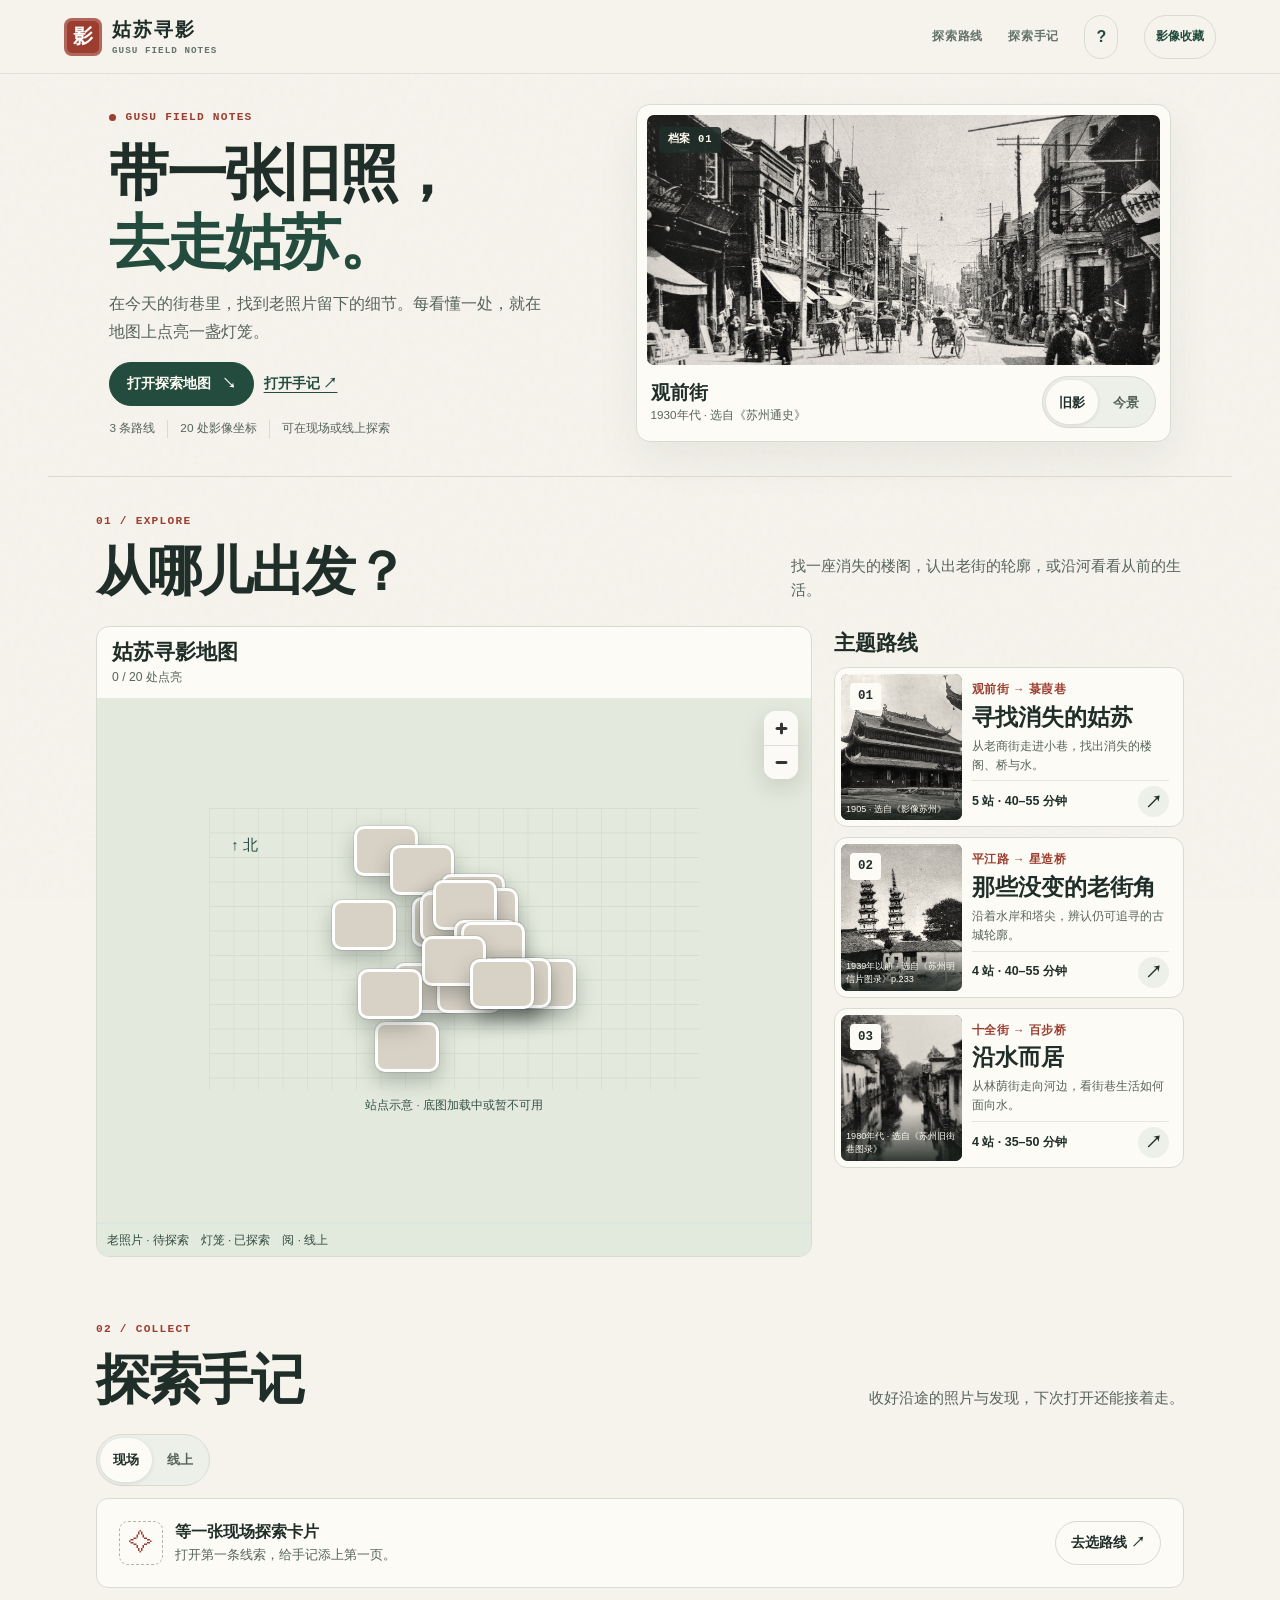
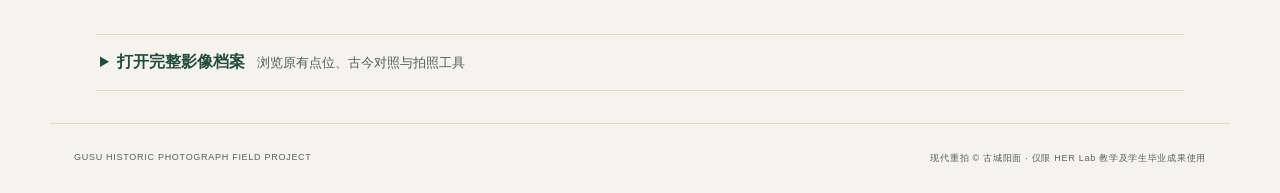
==== commit cb43d287: "Add printable AR postcards and remote scan demo" ====
--- a/index.html
+++ b/index.html
@@ -10,7 +10,8 @@
   <link rel="preconnect" href="https://tiles.openfreemap.org" />
   <link rel="stylesheet" href="vendor/maplibre-gl.css" />
   <link rel="stylesheet" href="style.css?v=26" />
-  <link rel="stylesheet" href="trail.css?v=5" />
+  <link rel="stylesheet" href="trail.css?v=6" />
+  <link rel="stylesheet" href="postcard.css?v=3" />
 </head>
 <body>
   <header class="site-header">
@@ -407,6 +408,21 @@
     </div>
   </aside>
   <dialog id="trail-dialog" class="trail-dialog" aria-labelledby="trail-dialog-title"><div id="trail-dialog-content"></div></dialog>
+  <dialog id="postcard-preview" class="trail-dialog" aria-labelledby="postcard-preview-title">
+    <div class="postcard-preview-content">
+      <div class="trail-dialog-head"><div><p class="trail-kicker">带一张纸卡出发</p><h2 id="postcard-preview-title">路线明信片</h2></div>
+        <form method="dialog"><button type="submit" class="trail-dialog-close" aria-label="关闭明信片预览">×</button></form>
+      </div>
+      <p id="postcard-preview-note" class="trail-note"></p>
+      <div id="postcard-preview-pages"></div>
+      <p class="trail-note">按正面、背面依次打印。用 A6 横向纸张时，双面打印可选短边翻转。</p>
+      <div class="trail-actions">
+        <button id="postcard-print-all" class="trail-btn trail-primary" type="button">打印整套 / 另存 PDF</button>
+        <button id="postcard-demo" class="trail-btn" type="button">试扫这张明信片 · 无需定位</button>
+      </div>
+    </div>
+  </dialog>
+  <section id="postcard-print" aria-label="可打印的双面明信片"></section>
   <section id="gusu-ar" hidden aria-label="空间 AR">
     <div class="gusu-ar-header">
       <div><b id="gusu-ar-place"></b><p id="gusu-ar-credit"></p></div>
@@ -426,9 +442,12 @@
   <footer><span>GUSU HISTORIC PHOTOGRAPH FIELD PROJECT</span><span>现代重拍 © 古城阳面 · 仅限 HER Lab 教学及学生毕业成果使用</span></footer>
   <script src="vendor/maplibre-gl.js"></script>
   <script src="app.js?v=26"></script>
-  <script src="trail-data.js?v=1"></script>
+  <script src="trail-data.js?v=2"></script>
   <script src="spatial-ar.js?v=1"></script>
-  <script src="trail.js?v=6"></script>
+  <script src="postcard-print.js?v=5"></script>
+  <script src="postcard-scan.js?v=4"></script>
+  <script src="postcard-ar.js?v=1"></script>
+  <script src="trail.js?v=10"></script>
 </body>
 </html>
 
--- a/trail.css
+++ b/trail.css
@@ -92,6 +92,12 @@
 .trail-schematic-points {position:relative;width:min(100%,490px);aspect-ratio:400/230}
 .trail-schematic-points>svg {display:block;width:100%;height:100%}
 .trail-schematic-points>.place-pin {position:absolute;transform:translate(-50%,-50%)}
+.trail-cluster-pin {
+  min-width:44px;min-height:44px;padding:0 9px;border:3px solid #fffaf0;border-radius:50%;
+  background:var(--trail-green);color:white;font:700 15px var(--trail-mono);
+  box-shadow:0 2px 8px #173f3450;cursor:pointer;z-index:2;
+}
+.trail-schematic-points>.trail-cluster-pin {position:absolute;transform:translate(-50%,-50%)}
 .trail-map-caption {position:absolute;left:0;bottom:0;width:100%;margin:0;padding:8px 10px;background:#e2e9dd;color:#304c3f;font-size:.73rem;line-height:1.4}
 #trail-map .maplibregl-ctrl-group {overflow:hidden;border:1px solid #d8dbd0;box-shadow:0 3px 12px #202e2919;border-radius:9px}
 #trail-map .maplibregl-ctrl-group button {background-color:var(--trail-sheet)}
@@ -201,6 +207,9 @@
   .trail-archive {padding-top:0}
 }
 @media(max-width:680px) {
+  .site-header,.trail-dialog::backdrop {backdrop-filter:none}
+  .trail-route-card {transition:none}
+  .trail-route-card:hover {transform:none}
   .site-header {height:64px;padding-inline:max(12px,env(safe-area-inset-left))}
   .site-header .brand-mark {width:34px;height:34px}
   .site-header .brand strong {font-size:16px}
@@ -223,6 +232,7 @@
   .trail-map-dock .trail-btn {padding-inline:4px;font-size:.8rem}
   .trail-session-controls .trail-mobile-map-link {display:inline-flex}
   :is(#map,#trail-map,#trail-schematic) .place-pin.photo-pin {width:43px;height:40px}
+  :is(#trail-map,#trail-schematic) .place-pin.photo-pin {filter:none}
   #map.markers-compact .place-pin.photo-pin {width:43px;height:40px}
   :is(#map,#trail-map,#trail-schematic) .place-pin.photo-pin:not(.is-visited) .photo-pin-frame {
     display:block;inset:0 2px 5px;width:auto;height:auto;border-width:2px;border-radius:7px
--- a/postcard.css
+++ b/postcard.css
@@ -0,0 +1,118 @@
+#postcard-print { display: none; }
+
+.postcard-field-actions { display: grid; gap: 8px; margin: 14px 0; }
+.postcard-field-actions button, .postcard-choices button { justify-content: flex-start; text-align: left; }
+.postcard-field-actions small { margin-left: auto; font-weight: 500; }
+.postcard-choices { display: grid; gap: 8px; }
+.postcard-task-panel { padding: 14px; margin-top: 12px; border: 1px solid var(--trail-line); border-radius: 12px; }
+.postcard-task-panel > p:first-child { margin-top: 0; }
+.postcard-scan-view {
+  position: relative; width: min(100%, calc(52dvh * var(--scan-ratio, 1.333)));
+  aspect-ratio: var(--scan-ratio, 1.333); margin-inline: auto; border-radius: 8px;
+  overflow: hidden; background: #1b2420;
+}
+.postcard-scan-view video, .postcard-ar-scene { position: absolute; inset: 0; width: 100%; height: 100%; }
+.postcard-ar-scene { pointer-events: none; }
+.postcard-ar-plane {
+  position: absolute; inset: 0 auto auto 0; width: 100px; height: 100px; margin: 0;
+  transform-origin: 0 0; backface-visibility: hidden;
+}
+.postcard-ar-plane svg { display: block; width: 100%; height: 100%; overflow: visible; transform-origin: center bottom; }
+.postcard-ar-ground {
+  border: 1px solid #f7e1a4; border-radius: 7px;
+  background: repeating-linear-gradient(0deg, transparent 0 13px, #57402436 14px 15px), #dfcba7e8;
+  box-shadow: 0 4px 6px #121e1a80;
+}
+.postcard-ar-ground.is-water {
+  background: repeating-linear-gradient(0deg, transparent 0 16px, #c6e5dc88 17px 18px), #446f6ce6;
+}
+.postcard-ar-building svg, .postcard-ar-detail svg { filter: drop-shadow(0 2px 1px #18241cb0); }
+.postcard-ar-scene .paper-ink { fill: #28413a; stroke: #f6e7b3; stroke-width: 1.5; }
+.postcard-ar-scene .paper-wall { fill: #f3e4c4; stroke: #5f533e; stroke-width: 1; }
+.postcard-ar-scene .paper-door { fill: #8a4137; stroke: #f6e7b3; stroke-width: 1; }
+.postcard-ar-scene .paper-gold, .postcard-ar-scene .paper-ripples { fill: none; stroke: #f1d496; stroke-width: 1.8; stroke-linecap: round; }
+.postcard-ar-scene .paper-line { fill: none; stroke: #73604d; stroke-width: 1.3; stroke-linecap: round; }
+.postcard-ar-scene .paper-stone { fill: #d7b991; stroke: #f8e4b4; stroke-width: 1.5; }
+.postcard-ar-scene .paper-boat { animation: postcard-drift 3.6s ease-in-out infinite alternate; }
+.postcard-ar-scene .paper-lanterns { fill: #a53c2f; stroke: #ffda8d; stroke-width: 1.5; transform-origin: center 10%; animation: postcard-sway 2.8s ease-in-out infinite alternate; }
+@keyframes postcard-drift { to { transform: translate(5px, -1px); } }
+@keyframes postcard-sway { from { transform: rotate(-5deg); } to { transform: rotate(5deg); } }
+@media (prefers-reduced-motion: reduce) {
+  .postcard-ar-scene .paper-boat, .postcard-ar-scene .paper-lanterns { animation: none; }
+}
+.postcard-ar-photo {
+  width: 140px; padding: 4px; border: 1px solid #cfb57c; border-radius: 4px; background: #f8edcc;
+  box-shadow: 0 3px 8px #121e1ab0; display: grid; grid-template-rows: minmax(0, 1fr) auto;
+}
+.postcard-ar-photo img { width: 100%; height: 100%; object-fit: contain; background: #e8ddbf; }
+.postcard-ar-photo figcaption { padding-top: 3px; color: #355048; text-align: center; font-size: 11px; font-weight: 750; }
+.postcard-ar-marker {
+  position: absolute; transform: translate(-50%, -50%); display: flex; align-items: center; gap: 6px;
+  width: max-content; min-height: 44px; max-width: calc(100% - 12px); padding: 5px 10px; border: 1px solid #f4d78d;
+  border-radius: 24px; color: #fff4d5; background: #233d34; box-shadow: 0 4px 14px #111a18a0;
+  font: inherit; font-size: .77rem; font-weight: 750; line-height: 1.25; cursor: pointer; pointer-events: auto;
+}
+.postcard-ar-marker span { color: #f6c677; }
+.postcard-ar-note { padding: 12px 14px; margin-bottom: 12px; border-left: 2px solid #ac844b; background: var(--trail-wash); }
+.postcard-ar-note h3 { margin: 0; font-family: var(--trail-serif); }
+.postcard-ar-note p:last-child { margin: 5px 0 0; font-size: .85rem; line-height: 1.6; }
+.postcard-scan-actions { display: flex; flex-wrap: wrap; gap: 8px; }
+.postcard-scan-actions [aria-pressed="true"] { background: var(--trail-wash); border-color: var(--trail-green); }
+
+@page gusu-postcard { size: A6 landscape; margin: 0; }
+
+@media print {
+  body.printing-postcards { margin: 0; background: white; overflow: visible !important; }
+  body.printing-postcards > :not(#postcard-print) { display: none !important; }
+  body.printing-postcards #postcard-print { display: block; }
+}
+
+@media screen {
+  #postcard-preview { width: min(1080px, calc(100% - 24px)); }
+  .postcard-preview-content { padding: clamp(14px, 3vw, 26px); }
+  #postcard-preview-pages { display: grid; grid-template-columns: repeat(2, minmax(0,1fr)); gap: 12px; }
+  #postcard-preview-pages .postcard-side { width: 100%; height: auto; min-height: 255px; padding: 12px; }
+  #postcard-preview-pages .postcard-back-grid { grid-template-columns: minmax(0,1fr) minmax(80px,30%); gap: 10px; }
+  #postcard-preview-pages .postcard-front img { max-height: 250px; }
+  #postcard-preview-pages .postcard-back h2 { font-size: clamp(16px, 2vw, 22px); }
+}
+
+@media screen and (max-width: 680px) {
+  #postcard-preview-pages { grid-template-columns: 1fr; }
+}
+
+@media screen, print {
+  .postcard-side {
+    page: gusu-postcard; break-after: page; box-sizing: border-box;
+    width: 148mm; height: 105mm; padding: 7mm 8mm; overflow: hidden;
+    display: grid; grid-template-rows: auto minmax(0,1fr) auto; gap: 3mm;
+    background: #fbf8ee; color: #173f34; border: 1mm solid #e8dfcb;
+    font-size: 10pt; line-height: 1.4;
+    print-color-adjust: exact; -webkit-print-color-adjust: exact;
+  }
+  .postcard-side:last-child { break-after: auto; }
+  .postcard-side header, .postcard-side footer {
+    display: flex; align-items: center; justify-content: space-between; gap: 3mm;
+    padding: 0; border: 0; background: transparent; margin: 0;
+    letter-spacing: .04em; font-size: 8pt; color: #425b50;
+  }
+  .postcard-side header { border-bottom: .3mm solid #bea776; padding-bottom: 2mm; }
+  .postcard-side header b { font-size: 12pt; color: #173f34; }
+  .postcard-side footer { border-top: .3mm solid #bea776; padding-top: 2mm; }
+  .postcard-front figure { display: grid; grid-template-rows: minmax(0,1fr) auto; margin: 0; min-height: 0; text-align: center; }
+  .postcard-front img { width: 100%; height: 100%; min-height: 0; object-fit: contain; }
+  .postcard-front figcaption { padding-top: 1mm; font-size: 7.5pt; }
+  .postcard-front footer strong { font: 700 15pt var(--trail-serif); }
+  .postcard-back-grid { display: grid; grid-template-columns: minmax(0,1fr) 37mm; gap: 5mm; align-items: start; }
+  .postcard-back h2 { margin: 1mm 0 2mm; font: 700 17pt var(--trail-serif); }
+  .postcard-back p { margin: 0 0 3mm; }
+  .postcard-back small { color: #973f30; }
+  .postcard-writing { display: flex; align-items: baseline; gap: 2mm; padding-top: 1mm; font-size: 9pt; }
+  .postcard-writing span { flex: 1; border-bottom: .25mm solid #8a9b8d; }
+  .postcard-scan-guide { padding-left: 4mm; border-left: .25mm solid #bea776; font-size: 8pt; }
+  .postcard-scan-guide b {
+    display: inline-grid; place-content: center; width: 15mm; height: 15mm; margin: 0 0 3mm;
+    background: #973f30; color: #fff9ed; text-align: center; font: 700 9pt/1.05 var(--trail-serif);
+  }
+  .postcard-scan-guide .postcard-url { font: 7pt var(--trail-mono); overflow-wrap: anywhere; }
+}
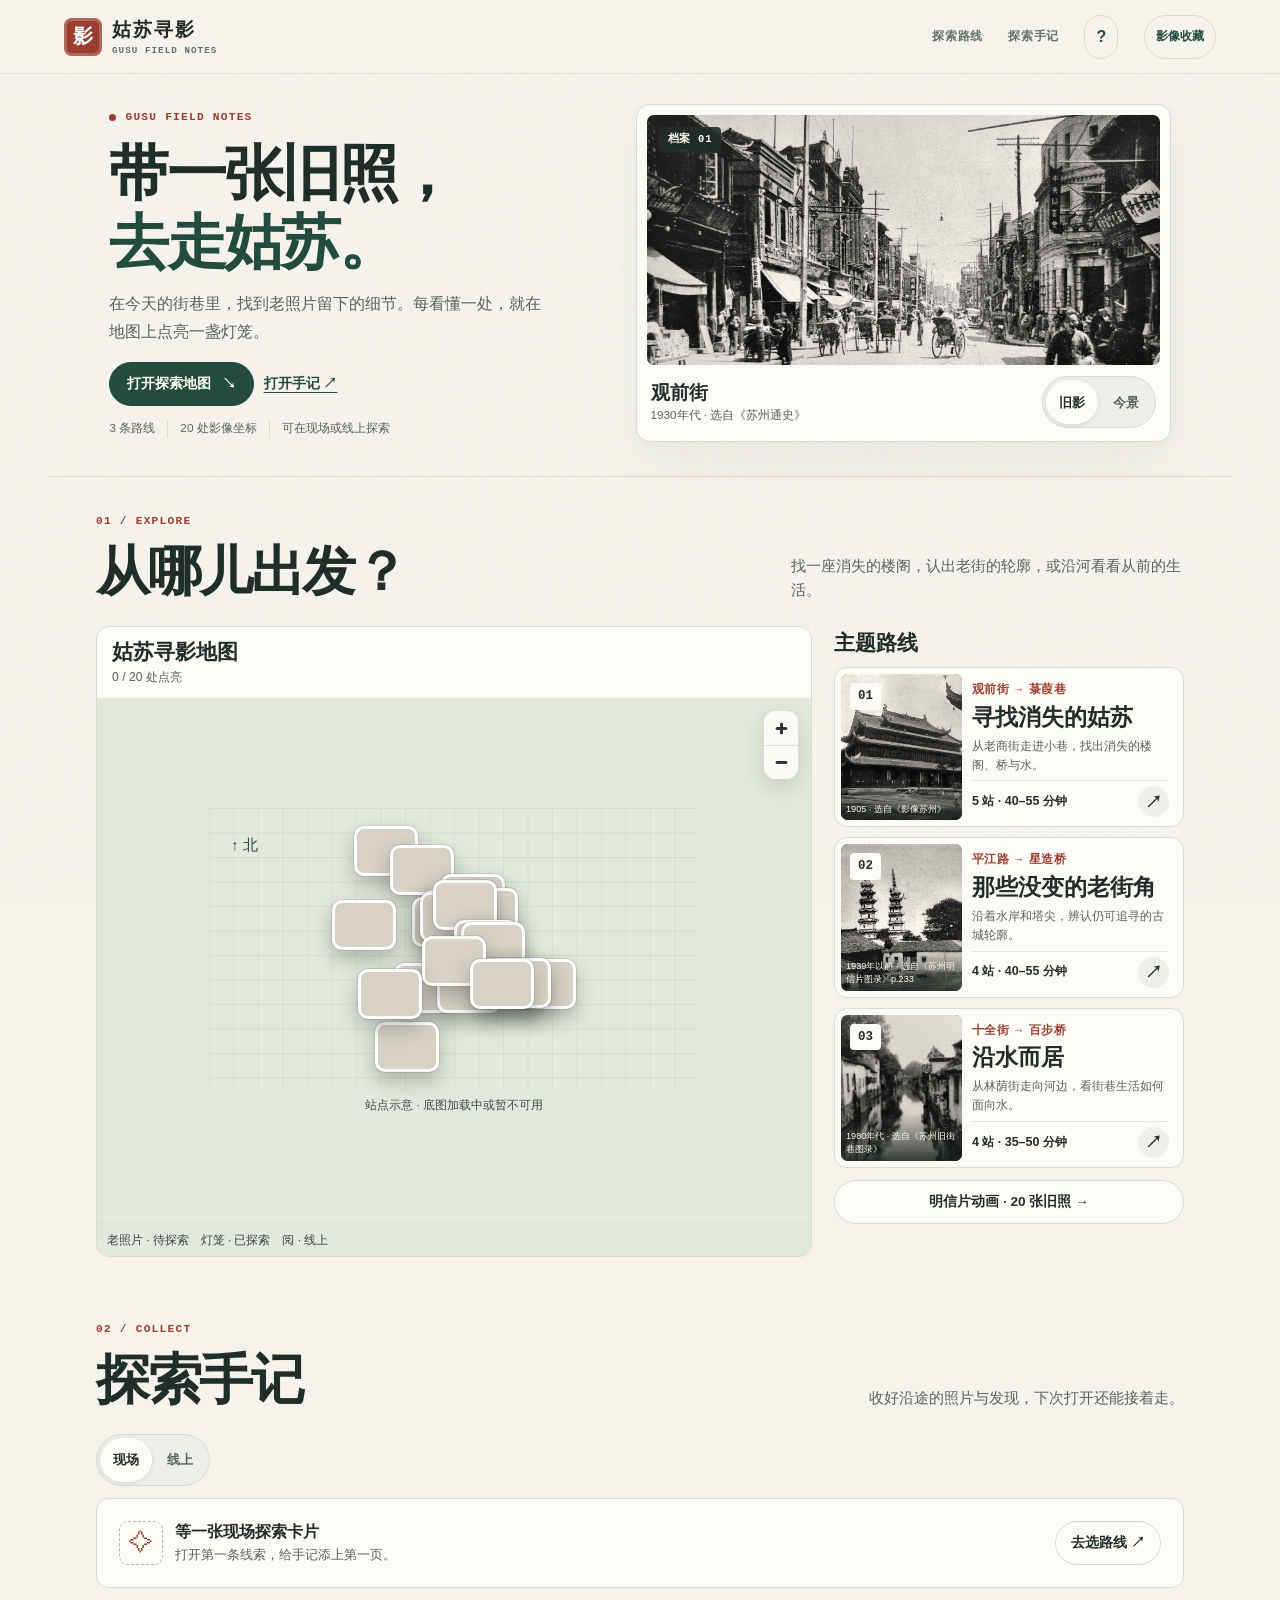
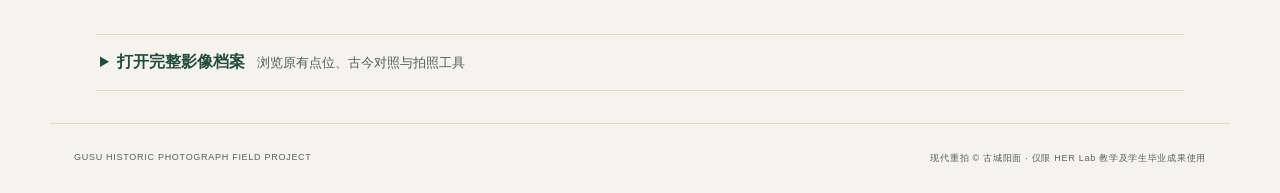
==== commit 06d8a403: "Add refined layered paper animations for all twenty Gusu postcards" ====
--- a/index.html
+++ b/index.html
@@ -7,11 +7,11 @@
   <meta name="description" content="循着姑苏古城的历史照片，步行解锁线索，对照古今，收集个人探索手记。" />
   <link rel="icon" href="data:image/svg+xml,%3Csvg xmlns='http://www.w3.org/2000/svg' viewBox='0 0 64 64'%3E%3Crect width='64' height='64' rx='16' fill='%23a54b38'/%3E%3Ctext x='32' y='43' text-anchor='middle' font-size='38' fill='white'%3EG%3C/text%3E%3C/svg%3E" />
   <title>姑苏寻影 · Gusu, Past &amp; Present</title>
-  <link rel="preconnect" href="https://tiles.openfreemap.org" />
+  <link rel="preconnect" href="https://tiles.openfreemap.org" />
   <link rel="stylesheet" href="vendor/maplibre-gl.css" />
   <link rel="stylesheet" href="style.css?v=26" />
   <link rel="stylesheet" href="trail.css?v=6" />
-  <link rel="stylesheet" href="postcard.css?v=3" />
+  <link rel="stylesheet" href="postcard.css?v=6" />
 </head>
 <body>
   <header class="site-header">
@@ -80,6 +80,7 @@
             <div class="trail-route-sidebar">
               <h3 class="trail-sidebar-title">主题路线</h3>
               <div id="trail-options" class="trail-options" aria-label="主题路线"></div>
+              <button class="trail-btn postcard-atlas-entry" type="button" data-action="postcard-gallery">明信片动画 · 20 张旧照 →</button>
               <section id="trail-workspace" aria-labelledby="trail-workspace-title" hidden>
                 <div id="trail-session-head" class="trail-session-head"></div>
                 <div class="trail-station-panel">
@@ -188,7 +189,7 @@
           <div id="atlas-empty" class="atlas-empty hidden" role="status">还没有点亮的地点。选一个待探索点，拍下你的第一张现场照片。</div>
           <div id="active-explore-label" class="active-explore-label hidden" aria-live="polite"></div>
           <button id="nearest-place-result" class="nearest-place-result hidden" type="button"><small>离你最近</small><strong id="nearest-place-name"></strong><span id="nearest-place-distance"></span></button>
-          <div id="location-toast" class="map-toast hidden" role="status"></div>
+          <div id="location-toast" class="map-toast hidden" role="status"></div>
           <div id="route-stops" class="route-stops" aria-label="Selected photographic viewpoint"></div>
           <nav class="field-dock" aria-label="现场探索导航"><button id="atlas-map-btn" type="button" class="is-active"><span>⌖</span>探索地图</button><button id="atlas-camera-btn" type="button"><span>◎</span>寻找现场线索</button><button id="atlas-collection-btn" type="button"><span>▧</span>我的足迹</button></nav>
           <section id="lightup-result" class="lightup-result hidden" role="status" aria-live="polite"><button id="lightup-close" type="button" aria-label="关闭点亮提示">×</button><img id="lightup-photo" alt="本次探索照片"><div><small>✦ 一段时光，被你点亮</small><strong id="lightup-name"></strong><p id="lightup-detail"></p></div></section>
@@ -446,14 +447,14 @@
   <script src="spatial-ar.js?v=1"></script>
   <script src="postcard-print.js?v=5"></script>
   <script src="postcard-scan.js?v=4"></script>
-  <script src="postcard-ar.js?v=1"></script>
-  <script src="trail.js?v=10"></script>
+  <script src="postcard-ar.js?v=8"></script>
+  <script src="trail.js?v=17"></script>
 </body>
 </html>
-
-
-
-
-
-
-
+
+
+
+
+
+
+
--- a/style.css
+++ b/style.css
@@ -78,7 +78,7 @@
   .route-thumb{width:64px;height:70px}
   .route-stop-copy strong{font-size:18px}
   .place-card{display:none!important}
-}
+}
 
 /* Capture ergonomics and nearest-place result */
 .nearest-place-result{position:absolute;z-index:570;left:15px;bottom:15px;max-width:min(280px,calc(100% - 30px));padding:11px 14px;border:1px solid #ffffff70;border-radius:13px;text-align:left;color:#fff;background:#173f34ed;box-shadow:0 10px 28px #0003;cursor:pointer}.nearest-place-result small,.nearest-place-result strong,.nearest-place-result span{display:block}.nearest-place-result small{color:#ffffff9c;font-size:8px;font-weight:800;letter-spacing:.14em}.nearest-place-result strong{margin-top:3px;font:700 18px var(--serif)}.nearest-place-result span{margin-top:3px;color:#ffffffba;font-size:9px}.alignment-review.is-waiting .warp-stage:after{content:"选择四组对应位置后显示对齐预览"}
@@ -96,8 +96,8 @@
   #camera-page .privacy-note{margin-top:5px}
   .nearest-place-result{left:10px;bottom:10px;max-width:calc(100% - 20px)}
 }
-
-.map-key>span{width:auto;height:auto;margin:0;border-radius:0;background:none}
+
+.map-key>span{width:auto;height:auto;margin:0;border-radius:0;background:none}
 
 #camera.is-selfie{transform:scaleX(-1)}
 .segmentation-status{position:absolute;z-index:6;inset:0;display:flex;flex-direction:column;align-items:center;justify-content:center;gap:13px;color:#fff;background:#10231dcc;backdrop-filter:blur(8px)}
@@ -131,16 +131,16 @@
   .map-shell{height:calc(100dvh - 196px);min-height:500px}
   .active-explore-label{top:54px;right:10px;max-width:62%;overflow:hidden;text-overflow:ellipsis;white-space:nowrap}
 }
-
-
-@media(max-width:680px){.route-intro>div:first-child{min-width:0}.route-tools{flex:none}}
-
-
-@media(max-width:680px){.route-intro{position:relative;padding-right:126px}.route-tools{position:absolute;top:18px;right:14px}.route-intro h2{max-width:100%}}
-
-
-@media(max-width:680px){.route-intro h2{font-size:0}.route-intro h2::after{content:'Explore Gusu';font:700 23px/1 var(--serif)}}
-
+
+
+@media(max-width:680px){.route-intro>div:first-child{min-width:0}.route-tools{flex:none}}
+
+
+@media(max-width:680px){.route-intro{position:relative;padding-right:126px}.route-tools{position:absolute;top:18px;right:14px}.route-intro h2{max-width:100%}}
+
+
+@media(max-width:680px){.route-intro h2{font-size:0}.route-intro h2::after{content:'Explore Gusu';font:700 23px/1 var(--serif)}}
+
 
 /* Archival-photo map markers */
 .place-pin.photo-pin{
@@ -230,7 +230,7 @@
 }
 @media(max-width:680px){
   .place-pin.photo-pin{width:66px;height:60px}
-}
+}
 
 /* Source labels for the supplied archive and rephotography collection */
 .media-credit,.stage-credit,.camera-credit{
@@ -505,7 +505,7 @@
  .is-just-lit .pin-camera{animation:atlas-glow 1.4s ease-in-out 3}.lightup-result{top:201px}
 }
 @keyframes atlas-glow{50%{box-shadow:0 0 0 13px #c8aa6615,0 0 32px #c7a457aa}}
-@media(prefers-reduced-motion:reduce){.is-just-lit .pin-camera,.lightup-result{animation:none}.atlas-progress>span{transition:none}}
+@media(prefers-reduced-motion:reduce){.is-just-lit .pin-camera,.lightup-result{animation:none}.atlas-progress>span{transition:none}}
 .place-pin.photo-pin .pin-camera,.place-pin.photo-pin .pin-place-label{display:none;width:auto;height:auto;border:0;border-radius:0;transform:none;background:none;box-shadow:none}
 @media(max-width:680px){
  .theme-options,.walk-options{display:flex}.theme-chip,.walk-card{flex:0 0 auto;min-width:100px;padding:9px 12px}.theme-chip strong,.walk-card strong{font-size:12px}.theme-chip small{display:none}.theme-chip em{display:inline;margin:0 0 0 7px;font-size:8px}.theme-chip{display:flex;align-items:center}.discovery-tabs{margin-bottom:7px}.discovery-tabs button{font-size:10px;grid-template-columns:23px 1fr;column-gap:5px;padding:7px;min-height:37px}.discovery-tabs button>span{width:22px;height:22px;font-size:9px}
@@ -514,7 +514,7 @@
  #map .place-pin.photo-pin.is-visited .pin-camera{color:#fce6b0;background:#27634e;border-color:#f6dfa3;box-shadow:0 0 0 5px #c8aa6626,0 0 22px #c7a45766}
  #map .place-pin.photo-pin.is-active .pin-camera{inset:0;border-width:3px;box-shadow:0 0 0 5px #173f3420,0 4px 14px #173f3433}
  #map .place-pin.photo-pin.is-active .pin-place-label{display:block;position:absolute;left:50%;top:51px;transform:translateX(-50%);max-width:140px;padding:5px 8px;border-radius:7px;color:#173f34;background:#faf8f2f5;box-shadow:0 3px 9px #173f341a;font-size:10px;font-weight:700}
-}
+}
 
 /* Collected places become little Gusu lanterns. Animate the artwork, never the geographic anchor. */
 .pin-lantern{display:none;pointer-events:none}
@@ -531,7 +531,7 @@
 @keyframes lantern-welcome{0%,100%{transform:rotate(0)}25%{transform:rotate(-8deg)}65%{transform:rotate(6deg)}}
 @keyframes lantern-warmth{0%,100%{opacity:.18;transform:scale(1)}50%{opacity:.45;transform:scale(1.2)}}
 @keyframes lantern-twinkle{0%,100%{opacity:.3}50%{opacity:1}}
-@media(prefers-reduced-motion:reduce){:is(#map,#trail-map,#trail-schematic) .place-pin.photo-pin .lantern-body,:is(#map,#trail-map,#trail-schematic) .place-pin.photo-pin .lantern-halo,:is(#map,#trail-map,#trail-schematic) .place-pin.photo-pin .lantern-spark{animation:none}:is(#map,#trail-map,#trail-schematic) .place-pin.photo-pin.is-visited:hover .lantern-body{transform:none}}
+@media(prefers-reduced-motion:reduce){:is(#map,#trail-map,#trail-schematic) .place-pin.photo-pin .lantern-body,:is(#map,#trail-map,#trail-schematic) .place-pin.photo-pin .lantern-halo,:is(#map,#trail-map,#trail-schematic) .place-pin.photo-pin .lantern-spark{animation:none}:is(#map,#trail-map,#trail-schematic) .place-pin.photo-pin.is-visited:hover .lantern-body{transform:none}}
 
 /* Guided opaque archive card: the live view remains an intact photograph. */
 .field-finder{padding:16px;margin:0 0 18px;border:1px solid var(--line);border-radius:17px;background:#faf8f2}.field-step-tabs{display:flex;gap:7px;margin-bottom:14px}.field-step-tabs button{flex:1;min-height:40px;border:1px solid var(--line);border-radius:10px;color:var(--green);background:#f2efe7;cursor:pointer;font-size:12px}.field-step-tabs button[aria-pressed=true]{color:#fff;background:var(--green)}.field-finder-body{display:flex;align-items:center;gap:15px}.field-finder-body>img{width:140px;max-height:140px;object-fit:contain;border:5px solid white;border-radius:6px}.field-finder-body small{display:block;color:var(--muted);font-size:10px}.field-finder-body strong{display:block;margin-top:5px;font-size:16px}.field-finder-body p{margin:7px 0;font-size:12px;line-height:1.8}.field-finder-body a{color:var(--red);font-size:11px}
@@ -541,7 +541,7 @@
 #camera-page .control-title:has(label[for=opacity-slider]),#camera-page #opacity-slider,#camera-page .opacity-labels{display:none}
 #camera-page .camera-grid,#camera-page .frame-corners{display:none}#camera-page .field-notes ul{margin:12px 0}#camera-page .camera-guide{bottom:12px}#camera-page .camera-credit{bottom:auto;top:50px}#camera-page .camera-heading h1{font-size:clamp(26px,5vw,48px)}
 .is-field-card .compare-toolbar,.is-field-card .time-rail,.is-field-card .compare-old-wrap,.is-field-card .compare-handle,.is-field-card .compare-input,.is-field-card .image-label,.is-field-card .stage-credit,.is-field-card .studio-control-row,.is-field-card .lens-outline{display:none!important}.is-field-card .result-stage{aspect-ratio:auto;overflow:visible;background:none}.is-field-card #preview-new{position:relative;display:block;width:100%;height:auto;object-fit:contain;filter:none}
-@media(max-width:680px){.field-finder{padding:12px;margin:0 0 14px}.field-finder-body{align-items:flex-start;gap:10px}.field-finder-body>img{width:95px;max-height:125px}.field-finder-body p{font-size:11px;line-height:1.6}.field-finder-body strong{font-size:13px}#camera-page .field-notes{padding:17px}#camera-page .camera-actions{margin-top:14px}#camera-page .ghost-mode-label{font-size:8px}#camera-page .camera-credit{font-size:8px;max-width:80%}}
+@media(max-width:680px){.field-finder{padding:12px;margin:0 0 14px}.field-finder-body{align-items:flex-start;gap:10px}.field-finder-body>img{width:95px;max-height:125px}.field-finder-body p{font-size:11px;line-height:1.6}.field-finder-body strong{font-size:13px}#camera-page .field-notes{padding:17px}#camera-page .camera-actions{margin-top:14px}#camera-page .ghost-mode-label{font-size:8px}#camera-page .camera-credit{font-size:8px;max-width:80%}}
 
 /* Mobile layout: one document scroll, content-sized cards and explicit editing gestures. */
 html{scroll-padding-top:80px}body{overflow-wrap:break-word}button,a,input,label[for]{-webkit-tap-highlight-color:#173f3426}button,a{touch-action:manipulation}
@@ -570,11 +570,11 @@
  .camera-container{max-width:100%}.camera-guide,.ghost-mode-label,.camera-credit{pointer-events:none}.camera-actions>label,.camera-actions>button:not(.shutter-btn){min-height:48px;display:flex;align-items:center;justify-content:center;font-size:12px;padding:8px}.ghost-tools button{min-height:44px;font-size:12px}.control-title label,.control-title output{font-size:13px}input[type=range]{min-height:44px;touch-action:pan-y}
  #hero-stage[data-mode=lens],#compare-stage[data-mode=lens]{touch-action:pan-y pinch-zoom}.compare-input{touch-action:pan-y}.preview-actions{gap:12px;padding-bottom:16px}.primary-btn,.secondary-btn,.save-place-btn{min-height:48px;font-size:13px}.result-meta{min-width:0}.source-note{overflow-wrap:anywhere;font-size:12px}
  .onboarding{padding:0}.onboarding-card{max-height:90vh;max-height:90dvh;overflow-y:auto;overscroll-behavior:contain}.collection-panel{max-height:90vh;max-height:90dvh;height:auto;min-height:50vh;overflow-y:auto;overscroll-behavior:contain;padding-bottom:calc(24px + env(safe-area-inset-bottom))}.collection-actions{position:static;margin:18px 0 0;padding:0;background:none}.collection-item{grid-template-columns:22px 56px minmax(0,1fr) 44px;gap:8px}.collection-item>button{width:44px;height:44px}.collection-item div span{font-size:11px;white-space:normal}.collection-item small{font-size:10px}
-}
+}
 
 /* One question connects a short walk; station notes stay readable on phones. */
 .walk-story{margin-top:18px;border-top:1px solid var(--line);padding-top:18px}.walk-question{padding:20px;border-radius:14px;background:#173f34;color:#faf8f2}.walk-question>small{color:#e2c88e;font-size:11px;letter-spacing:.1em}.walk-question h3{font:600 23px/1.5 Inter,'Microsoft YaHei',sans-serif;margin:8px 0 10px}.walk-question p{font-size:13px;line-height:1.9;margin:0;color:#f5f3e6de}.walk-practical{margin:16px 0;font-size:13px;line-height:1.8}.walk-practical b,.walk-observations p>b{display:block;color:var(--green);margin-bottom:4px}.walk-practical .walk-status{padding:12px;border-left:3px solid #bd9b61;background:#fbf7ed;color:#766443;font-size:12px}.walk-observations{display:grid;gap:14px;list-style:none;margin:0;padding:0}.walk-observations li{min-width:0;padding:20px;border:1px solid var(--line);border-radius:14px;background:#faf8f2}.walk-observation-head{display:flex;flex-wrap:wrap;gap:8px;justify-content:space-between;align-items:center}.walk-observation-head span{color:#9a513b;font-size:12px;font-weight:700}.walk-observation-head small{color:var(--muted);font-size:11px}.walk-observations h4{margin:12px 0 4px;font-size:18px;line-height:1.6}.walk-observations p{font-size:13px;line-height:1.9;margin:10px 0}.walk-observation-place{color:var(--muted)}.walk-observe-link{min-height:46px;padding:10px 14px;border:1px solid #315f5133;border-radius:10px;background:#e8eee8;color:var(--green);font-size:13px;cursor:pointer}.walk-closing{font-size:13px;line-height:1.9;color:var(--muted);padding:14px 4px}.walk-meta{flex-wrap:wrap}
-@media(max-width:680px){.walk-question,.walk-observations li{padding:16px}.walk-question h3{font-size:20px}.walk-detail{padding:12px}.walk-observe-link{width:100%}.walk-options .walk-card{max-width:85vw;white-space:normal}.walk-detail-head small{font-size:12px;line-height:1.7}.walk-detail-head button{min-height:46px;font-size:13px}.walk-sequence .walk-stop{min-height:44px;font-size:12px}}
+@media(max-width:680px){.walk-question,.walk-observations li{padding:16px}.walk-question h3{font-size:20px}.walk-detail{padding:12px}.walk-observe-link{width:100%}.walk-options .walk-card{max-width:85vw;white-space:normal}.walk-detail-head small{font-size:12px;line-height:1.7}.walk-detail-head button{min-height:46px;font-size:13px}.walk-sequence .walk-stop{min-height:44px;font-size:12px}}
 
 /* Gusu editorial identity: ink, warm paper and small vermilion seals. */
 :root{--paper:#f5f2e9;--card:#fffcf5;--ink:#203c33;--muted:#64746a;--green:#214f40;--green2:#32634f;--red:#a74732;--gold:#ba9659;--line:#244d361c;--shadow:0 16px 45px #203c3310;--serif:'Noto Serif SC','Songti SC','STSong','SimSun',Georgia,serif}
--- a/trail.css
+++ b/trail.css
@@ -263,4 +263,4 @@
 @media(prefers-reduced-motion:reduce) {
   .trail-route-card,.trail-route-meta span:last-child {transition:none}
   .trail-route-card:hover {transform:none}
-}
+}
--- a/postcard.css
+++ b/postcard.css
@@ -6,40 +6,107 @@
 .postcard-choices { display: grid; gap: 8px; }
 .postcard-task-panel { padding: 14px; margin-top: 12px; border: 1px solid var(--trail-line); border-radius: 12px; }
 .postcard-task-panel > p:first-child { margin-top: 0; }
+.postcard-atlas-entry { width: 100%; margin: 12px 0 0; }
+.postcard-scene-choice { display: grid; gap: 6px; margin-bottom: 14px; color: var(--trail-muted); font-size: .82rem; font-weight: 700; }
+.postcard-scene-choice select {
+  min-height: 44px; padding: 0 10px; border: 1px solid var(--trail-line); border-radius: 8px;
+  color: var(--trail-ink); background: var(--trail-sheet); font: inherit;
+}
 .postcard-scan-view {
   position: relative; width: min(100%, calc(52dvh * var(--scan-ratio, 1.333)));
   aspect-ratio: var(--scan-ratio, 1.333); margin-inline: auto; border-radius: 8px;
   overflow: hidden; background: #1b2420;
 }
 .postcard-scan-view video, .postcard-ar-scene { position: absolute; inset: 0; width: 100%; height: 100%; }
+.postcard-scan-view.is-preview {
+  width: 100%; aspect-ratio: 1.15;
+  background: radial-gradient(ellipse at 39% 14%,#576356,#2f4138 60%,#172b25);
+}
+.postcard-scan-view.is-preview::before {
+  content: ""; position: absolute; inset: 9px; border: 1px solid #d1c09140; border-radius: 5px; pointer-events: none;
+}
+.postcard-scan-view.is-preview video { display: none; }
 .postcard-ar-scene { pointer-events: none; }
+.has-pingjiang-diorama > :is(.postcard-ar-archive,.postcard-ar-ground,.postcard-ar-building,.postcard-ar-detail) { visibility: hidden; }
+.has-pingjiang-diorama > .pingjiang-canvas { position: absolute; inset: 0; width: 100%; height: 100%; pointer-events: none; }
+.is-preview .has-pingjiang-diorama > .pingjiang-canvas { pointer-events: auto; touch-action: none; cursor: grab; }
+.has-pingjiang-diorama > .postcard-ar-photo { z-index: 2; }
+.has-pingjiang-diorama > :is(.postcard-ar-title,.postcard-ar-marker) { z-index: 3; }
 .postcard-ar-plane {
   position: absolute; inset: 0 auto auto 0; width: 100px; height: 100px; margin: 0;
-  transform-origin: 0 0; backface-visibility: hidden;
+  transform-origin: 0 0; backface-visibility: hidden; transition: transform 145ms ease-out;
 }
-.postcard-ar-plane svg { display: block; width: 100%; height: 100%; overflow: visible; transform-origin: center bottom; }
-.postcard-ar-ground {
-  border: 1px solid #f7e1a4; border-radius: 7px;
-  background: repeating-linear-gradient(0deg, transparent 0 13px, #57402436 14px 15px), #dfcba7e8;
-  box-shadow: 0 4px 6px #121e1a80;
+.postcard-ar-ground, .postcard-ar-building, .postcard-ar-archive { width: 180px; }
+.postcard-ar-plane svg, .postcard-ar-building img, .postcard-ar-paper, .postcard-ar-fold {
+  display: block; width: 100%; height: 100%; transform-origin: center bottom;
 }
-.postcard-ar-ground.is-water {
-  background: repeating-linear-gradient(0deg, transparent 0 16px, #c6e5dc88 17px 18px), #446f6ce6;
+.postcard-ar-archive { opacity: .52; border: 1px solid #d5bb85; }
+.postcard-ar-archive img { display: block; width: 100%; height: 100%; object-fit: fill; filter: sepia(.24); }
+.postcard-ar-archive i, .postcard-ar-gilding {
+  position: absolute; inset: 0; opacity: 0; background: linear-gradient(113deg,transparent 38%,#ffdc9cbf 51%,transparent 62%) 125% 0 / 240% 100%;
 }
-.postcard-ar-building svg, .postcard-ar-detail svg { filter: drop-shadow(0 2px 1px #18241cb0); }
-.postcard-ar-scene .paper-ink { fill: #28413a; stroke: #f6e7b3; stroke-width: 1.5; }
-.postcard-ar-scene .paper-wall { fill: #f3e4c4; stroke: #5f533e; stroke-width: 1; }
-.postcard-ar-scene .paper-door { fill: #8a4137; stroke: #f6e7b3; stroke-width: 1; }
-.postcard-ar-scene .paper-gold, .postcard-ar-scene .paper-ripples { fill: none; stroke: #f1d496; stroke-width: 1.8; stroke-linecap: round; }
-.postcard-ar-scene .paper-line { fill: none; stroke: #73604d; stroke-width: 1.3; stroke-linecap: round; }
-.postcard-ar-scene .paper-stone { fill: #d7b991; stroke: #f8e4b4; stroke-width: 1.5; }
-.postcard-ar-scene .paper-boat { animation: postcard-drift 3.6s ease-in-out infinite alternate; }
-.postcard-ar-scene .paper-lanterns { fill: #a53c2f; stroke: #ffda8d; stroke-width: 1.5; transform-origin: center 10%; animation: postcard-sway 2.8s ease-in-out infinite alternate; }
-@keyframes postcard-drift { to { transform: translate(5px, -1px); } }
-@keyframes postcard-sway { from { transform: rotate(-5deg); } to { transform: rotate(5deg); } }
+.is-preview .postcard-ar-archive { opacity: 1; box-shadow: 0 0 0 5px #dfd3b4, 0 6px 0 5px #b5a483, 0 10px 17px 4px #17251e; }
+.postcard-ar-fold { position: relative; }
+.postcard-ar-gilding {
+  mask: var(--postcard-art) center bottom / contain no-repeat;
+  -webkit-mask: var(--postcard-art) center bottom / contain no-repeat;
+}
+.postcard-ar-plane svg { overflow: visible; }
+.postcard-ar-building img { object-fit: contain; object-position: center bottom; filter: drop-shadow(0 4px 2px #1f2a20a8); }
+.postcard-ar-paper {
+  position: relative; isolation: isolate; overflow: hidden; border: 1px solid #dbbf89;
+  border-radius: 2px 2px 5px 5px; background: linear-gradient(168deg,#70634be8,#bba47cdd 65%,#8d7455f5);
+  box-shadow: inset 0 -3px #a58b5a7d, 0 2px #876c4d, 0 4px #e9ce9c, 0 8px 8px #1c2625a6;
+}
+.postcard-ar-paper::after { content: ""; position: absolute; inset: 5px; border: 1px solid #f3dbac68; border-radius: 2px; }
+.postcard-ar-ground.is-water .postcard-ar-paper {
+  background: radial-gradient(ellipse at 55% -20%,#d4cb99 4%,transparent 57%),linear-gradient(170deg,#315a55,#759385 62%,#3b6a67);
+}
+.postcard-ar-ground.is-water i {
+  position: absolute; inset: 2% -12% 4%; opacity: .55;
+  background: repeating-radial-gradient(ellipse at 57% -38%,transparent 0 12px,#eee3b670 13px,transparent 14px 21px);
+  animation: postcard-water 5.4s ease-in-out infinite alternate;
+}
+.postcard-ar-scene .paper-boat, .postcard-ar-scene .paper-boat-wake { animation: postcard-drift 8s ease-in-out infinite alternate; }
+.postcard-ar-scene .paper-boat-wake { animation-delay: -500ms; }
+.postcard-ar-scene .paper-lanterns { transform-origin: 50% 20%; animation: postcard-sway 3.8s ease-in-out infinite alternate; }
+.postcard-ar-scene .paper-lantern-light { animation: postcard-light 3.6s ease-in-out infinite alternate; }
+.paper-mist { fill: #e6ead8; opacity: .32; filter: blur(2.4px); animation: postcard-mist 7s ease-in-out infinite alternate; }
+.paper-daylight { fill: #f6e5ad; opacity: .35; filter: blur(1.5px); animation: postcard-light 6s ease-in-out infinite alternate; }
+.paper-dust { fill: none; stroke: #f9dd9e; stroke-width: 2.1; stroke-linecap: round; animation: postcard-dust 6s ease-in-out infinite alternate; }
+.paper-trace { fill: none; stroke: #ffe3a4; stroke-width: .95; stroke-linecap: round; filter: drop-shadow(0 0 1px #a87936); }
+.paper-trace path[pathLength] { stroke-dasharray: 1; animation: postcard-trace 5.8s ease-in-out infinite; }
+.paper-trace path:nth-child(2) { opacity: .58; animation-delay: 300ms; }
+.paper-ring { fill: none; stroke: #f7e6ba; stroke-width: .9; transform-origin: 46% 58%; animation: postcard-ring 4.4s ease-out infinite; }
+.paper-ring ellipse:nth-child(2) { opacity: .66; }
+.paper-ring ellipse:nth-child(3) { opacity: .31; }
+.paper-reflection { fill: none; stroke: #f4ddac; stroke-width: 2.6; stroke-linecap: round; animation: postcard-reflection 6s ease-in-out infinite alternate; }
+.paper-reflection path:last-child { opacity: .48; }
+.paper-window rect { fill: #ffe6a5; filter: drop-shadow(0 0 4px #ffc66f); opacity: .55; animation: postcard-light 3.7s ease-in-out infinite alternate; }
+.paper-window rect:nth-child(2) { animation-delay: 280ms; }
+.paper-window rect:nth-child(3) { animation-delay: 560ms; }
+.paper-banners { fill: #a3533e; stroke: #d7b175; stroke-width: .8; transform-origin: center 25%; animation: postcard-sway 3.4s ease-in-out infinite alternate; }
+.paper-leaf-fall { fill: #b5a16c; stroke: #f1dfa0; stroke-width: .65; animation: postcard-leaves 6s ease-in-out infinite alternate; }
+@keyframes postcard-water { from { transform: translate(-4%, 1%); } to { transform: translate(4%, 5%); opacity: .27; } }
+@keyframes postcard-drift { from { transform: translate(-5px, 1px); } to { transform: translate(16px, -2px); } }
+@keyframes postcard-sway { from { transform: rotate(-4deg); } to { transform: rotate(4deg); } }
+@keyframes postcard-light { to { opacity: .46; } }
+@keyframes postcard-mist { from { transform: translate(-12%, 4%); } to { transform: translate(15%, -5%); opacity: .12; } }
+@keyframes postcard-dust { to { transform: translate(12%, -12%); opacity: .25; } }
+@keyframes postcard-trace { 0%, 7% { stroke-dashoffset: 1; opacity: 0; } 35%, 73% { stroke-dashoffset: 0; opacity: 1; } 100% { opacity: 0; } }
+@keyframes postcard-ring { from { transform: scale(.35); opacity: .85; } to { transform: scale(1.18); opacity: 0; } }
+@keyframes postcard-reflection { from { transform: translateX(-8%) scaleY(.85); opacity: .3; } to { transform: translateX(8%); opacity: .83; } }
+@keyframes postcard-leaves { from { transform: translate(-13%, -16%) rotate(-7deg); } to { transform: translate(10%, 14%) rotate(9deg); opacity: .5; } }
 @media (prefers-reduced-motion: reduce) {
-  .postcard-ar-scene .paper-boat, .postcard-ar-scene .paper-lanterns { animation: none; }
+  .postcard-ar-plane, .postcard-ar-marker { transition: none; }
+  .postcard-ar-scene *, .postcard-ar-scene .postcard-ar-ground.is-water i { animation: none !important; }
 }
+.postcard-ar-title {
+  position: absolute; left: 12px; bottom: 13px; display: grid; gap: 2px; max-width: 55%;
+  padding: 6px 10px; border-left: 2px solid #d9ae75; background: #192b23e8; color: #fff0ce;
+}
+.postcard-ar-title b { font: 700 clamp(.87rem,2.6vw,1.06rem)/1.25 var(--trail-serif); letter-spacing: .12em; }
+.postcard-ar-title small { font-size: .63rem; color: #e4d4ad; }
 .postcard-ar-photo {
   width: 140px; padding: 4px; border: 1px solid #cfb57c; border-radius: 4px; background: #f8edcc;
   box-shadow: 0 3px 8px #121e1ab0; display: grid; grid-template-rows: minmax(0, 1fr) auto;
@@ -47,12 +114,15 @@
 .postcard-ar-photo img { width: 100%; height: 100%; object-fit: contain; background: #e8ddbf; }
 .postcard-ar-photo figcaption { padding-top: 3px; color: #355048; text-align: center; font-size: 11px; font-weight: 750; }
 .postcard-ar-marker {
-  position: absolute; transform: translate(-50%, -50%); display: flex; align-items: center; gap: 6px;
-  width: max-content; min-height: 44px; max-width: calc(100% - 12px); padding: 5px 10px; border: 1px solid #f4d78d;
-  border-radius: 24px; color: #fff4d5; background: #233d34; box-shadow: 0 4px 14px #111a18a0;
-  font: inherit; font-size: .77rem; font-weight: 750; line-height: 1.25; cursor: pointer; pointer-events: auto;
+  position: absolute; transform: translate(-50%, -50%); display: grid; place-items: center;
+  width: 44px; height: 44px; padding: 0; border: 0; border-radius: 50%; background: transparent;
+  font: inherit; cursor: pointer; pointer-events: auto;
+  transition: left 145ms ease-out, top 145ms ease-out;
 }
-.postcard-ar-marker span { color: #f6c677; }
+.postcard-ar-marker span:first-child {
+  display: grid; place-items: center; width: 30px; height: 30px; border: 1px solid #f4d698;
+  border-radius: 50%; color: #ffdc97; background: #31483a; font-size: 16px; box-shadow: 0 2px 10px #18261f95;
+}
 .postcard-ar-note { padding: 12px 14px; margin-bottom: 12px; border-left: 2px solid #ac844b; background: var(--trail-wash); }
 .postcard-ar-note h3 { margin: 0; font-family: var(--trail-serif); }
 .postcard-ar-note p:last-child { margin: 5px 0 0; font-size: .85rem; line-height: 1.6; }
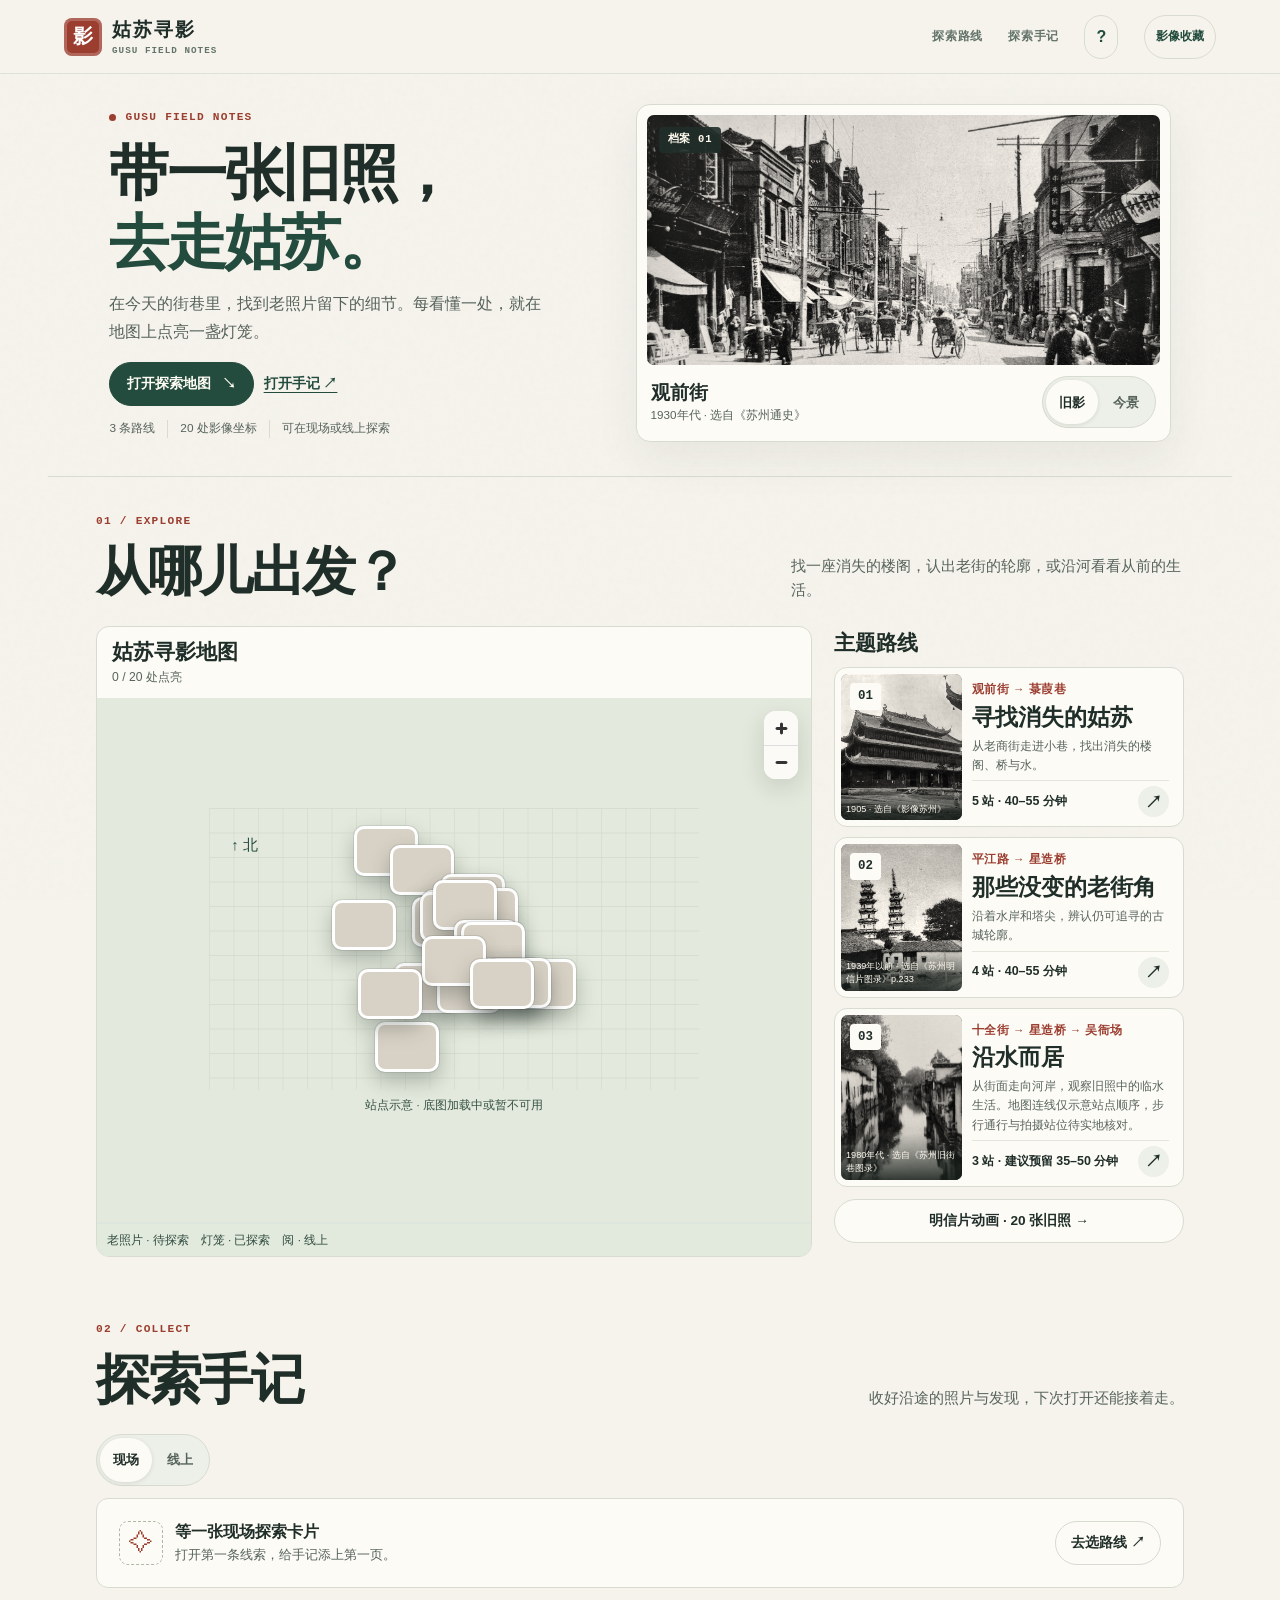
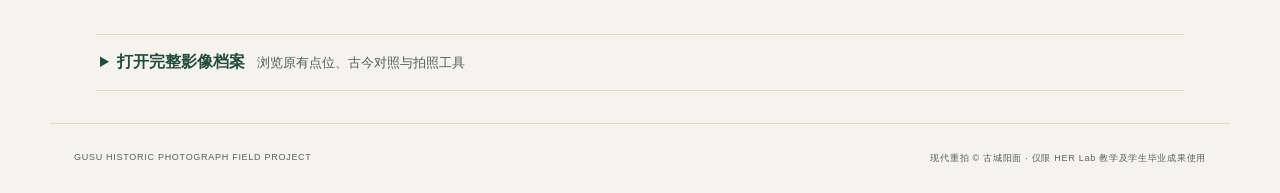
==== commit abd29418: "Unify the water route and show postcard previews without waiting for every image" ====
--- a/index.html
+++ b/index.html
@@ -442,12 +442,12 @@
   </section>
   <footer><span>GUSU HISTORIC PHOTOGRAPH FIELD PROJECT</span><span>现代重拍 © 古城阳面 · 仅限 HER Lab 教学及学生毕业成果使用</span></footer>
   <script src="vendor/maplibre-gl.js"></script>
-  <script src="app.js?v=26"></script>
-  <script src="trail-data.js?v=2"></script>
+  <script src="app.js?v=27"></script>
+  <script src="trail-data.js?v=3"></script>
   <script src="spatial-ar.js?v=1"></script>
-  <script src="postcard-print.js?v=5"></script>
+  <script src="postcard-print.js?v=6"></script>
   <script src="postcard-scan.js?v=4"></script>
-  <script src="postcard-ar.js?v=8"></script>
+  <script src="postcard-ar.js?v=9"></script>
   <script src="trail.js?v=17"></script>
 </body>
 </html>
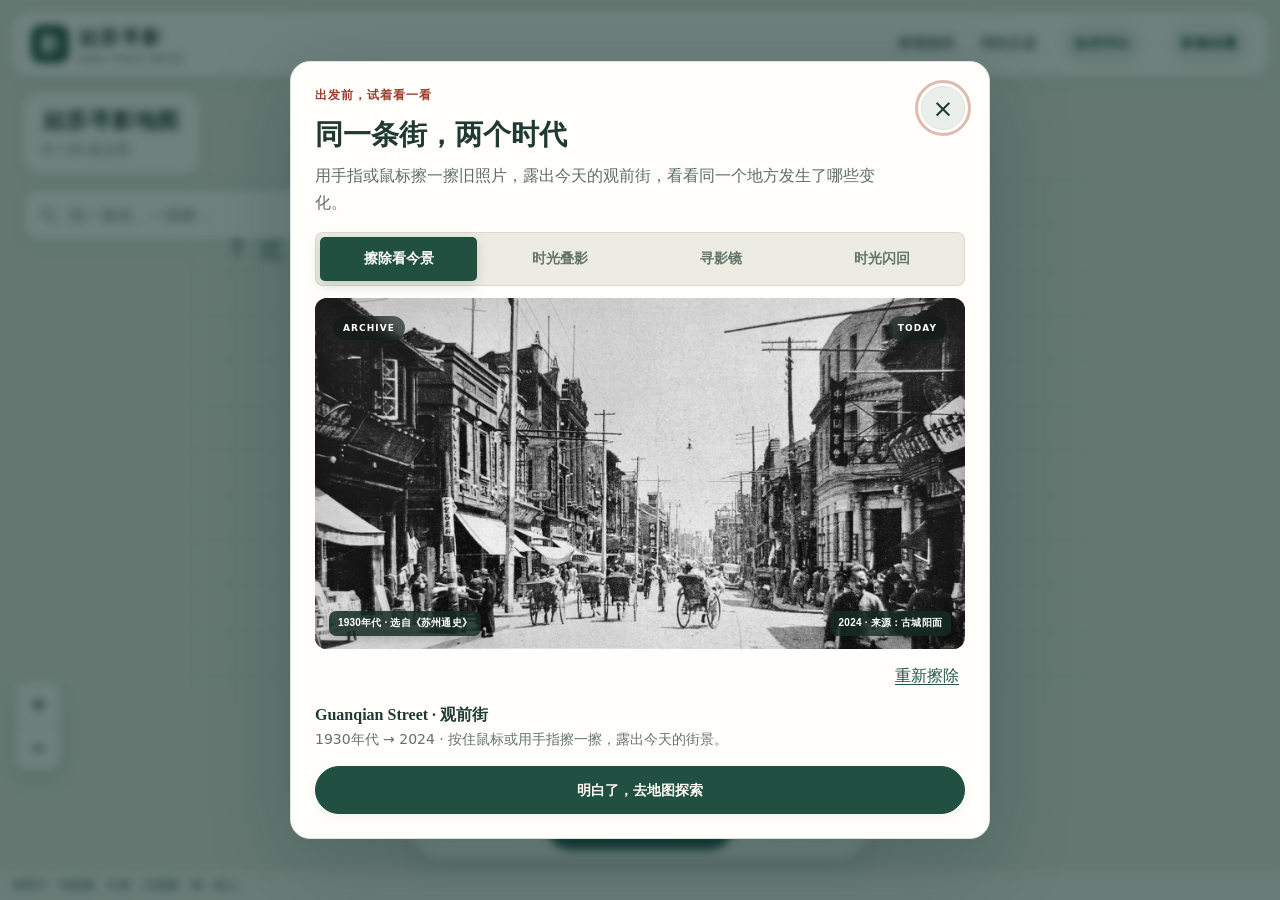
==== commit 144145b6: "Refine map-first exploration, comparison onboarding, and personal footprints" ====
--- a/index.html
+++ b/index.html
@@ -1,460 +1,470 @@
-<!DOCTYPE html>
-<html lang="zh-CN">
-<head>
-  <meta charset="UTF-8" />
-  <meta name="viewport" content="width=device-width, initial-scale=1, viewport-fit=cover" />
-  <meta name="theme-color" content="#f5f3ec" />
-  <meta name="description" content="循着姑苏古城的历史照片，步行解锁线索，对照古今，收集个人探索手记。" />
-  <link rel="icon" href="data:image/svg+xml,%3Csvg xmlns='http://www.w3.org/2000/svg' viewBox='0 0 64 64'%3E%3Crect width='64' height='64' rx='16' fill='%23a54b38'/%3E%3Ctext x='32' y='43' text-anchor='middle' font-size='38' fill='white'%3EG%3C/text%3E%3C/svg%3E" />
-  <title>姑苏寻影 · Gusu, Past &amp; Present</title>
+<!DOCTYPE html>
+<html lang="zh-CN">
+<head>
+  <meta charset="UTF-8" />
+  <meta name="viewport" content="width=device-width, initial-scale=1, viewport-fit=cover" />
+  <meta name="theme-color" content="#f5f3ec" />
+  <meta name="description" content="循着姑苏古城的历史照片，步行解锁线索，对照古今，收集个人我的足迹。" />
+  <link rel="icon" href="data:image/svg+xml,%3Csvg xmlns='http://www.w3.org/2000/svg' viewBox='0 0 64 64'%3E%3Crect width='64' height='64' rx='16' fill='%23a54b38'/%3E%3Ctext x='32' y='43' text-anchor='middle' font-size='38' fill='white'%3EG%3C/text%3E%3C/svg%3E" />
+  <title>姑苏寻影 · Gusu, Past &amp; Present</title>
   <link rel="preconnect" href="https://tiles.openfreemap.org" />
-  <link rel="stylesheet" href="vendor/maplibre-gl.css" />
-  <link rel="stylesheet" href="style.css?v=26" />
-  <link rel="stylesheet" href="trail.css?v=6" />
-  <link rel="stylesheet" href="postcard.css?v=6" />
-</head>
-<body>
-  <header class="site-header">
-    <a class="brand" href="#top" aria-label="返回姑苏寻影首页">
-      <span class="brand-mark" aria-hidden="true">影</span>
-      <span><strong>姑苏寻影</strong><small>GUSU FIELD NOTES</small></span>
-    </a>
-    <nav aria-label="主导航">
-      <a href="#trails" data-trail-jump>探索路线</a><a href="#trail-journal" data-trail-jump>探索手记</a>
-      <button id="guide-btn" class="header-tool" type="button" aria-label="查看探索指南">?</button>
-      <button id="collection-btn" class="progress-pill" type="button" aria-label="打开影像档案收藏"><span class="archive-label">影像收藏</span><b id="visited-count" hidden>0 / 20</b><span id="saved-count" hidden>0 saved</span></button>
-    </nav>
-  </header>
-
-  <main id="top">
-    <section id="home-page" class="page">
-      <div class="trail-site">
-        <section id="trail-mobile-map" aria-labelledby="trail-mobile-map-title">
-          <div class="trail-mobile-map-head">
-            <div><h1 id="trail-mobile-map-title">姑苏寻影地图</h1><p id="trail-map-progress" aria-live="polite"></p></div>
-            <button id="trail-map-scope" class="trail-btn" type="button" data-action="map-scope" hidden></button>
-          </div>
-          <div id="trail-mobile-map-mount"></div>
-          <nav class="trail-map-dock" aria-label="探索地图导航">
-            <a href="#trails"><svg viewBox="0 0 24 24" aria-hidden="true"><circle cx="5" cy="17" r="2"/><circle cx="19" cy="7" r="2"/><path d="M7 17h7a3 3 0 0 0 0-6h-3a2 2 0 1 1 0-4h6"/></svg>路线</a>
-            <button id="trail-mobile-continue" class="trail-btn trail-primary" type="button" data-action="current-trail">开始探索 →</button>
-            <a href="#trail-journal"><svg viewBox="0 0 24 24" aria-hidden="true"><path d="M6 4h12v16H6a2 2 0 0 1 0-4h12M7 4a2 2 0 0 0-2 2v12m4-9h5"/></svg>手记</a>
-          </nav>
-        </section>
-        <section class="trail-hero" aria-labelledby="trail-title">
-          <div class="trail-hero-copy">
-            <p class="trail-kicker"><span></span> GUSU FIELD NOTES</p>
-            <h1 id="trail-title">带一张旧照，<br><em>去走姑苏。</em></h1>
-            <p class="trail-lede">在今天的街巷里，找到老照片留下的细节。每看懂一处，就在地图上点亮一盏灯笼。</p>
-            <div class="trail-actions"><a class="trail-btn trail-primary" href="#trails">打开探索地图 <span aria-hidden="true">↘</span></a><a class="trail-hero-link" href="#trail-journal">打开手记 ↗</a></div>
-            <div class="trail-hero-meta"><span>3 条路线</span><span>20 处影像坐标</span><span>可在现场或线上探索</span></div>
-          </div>
-          <figure class="trail-hero-photo">
-            <div class="trail-photo-mat">
-              <img id="trail-cover-then" src="images/optimized/20003A-观前街-1930年代-苏州通史.webp" alt="1930年代的观前街，两侧商铺沿着街道向远处延伸" loading="lazy" decoding="async">
-              <img id="trail-cover-now" src="images/optimized/20003B-观前街-1930年代-苏州通史-2024.webp" alt="2024年重拍的观前街，行人经过两侧的新店面" loading="lazy" decoding="async" hidden>
-              <span class="trail-photo-index">档案 01</span>
-            </div>
-            <figcaption><div><b>观前街</b><span id="trail-cover-credit" aria-live="polite">1930年代 · 选自《苏州通史》</span></div>
-              <div class="trail-toggle" role="group" aria-label="切换观前街古今照片">
-                <button type="button" data-cover-era="then" aria-pressed="true">旧影</button>
-                <button type="button" data-cover-era="now" aria-pressed="false">今景</button>
-              </div>
-            </figcaption>
-          </figure>
-        </section>
-        <section id="trails" class="trail-section" aria-labelledby="trails-title">
-          <div class="trail-heading"><div><p class="trail-kicker">01 / EXPLORE</p><h2 id="trails-title">从哪儿出发？</h2></div><p>找一座消失的楼阁，认出老街的轮廓，或沿河看看从前的生活。</p></div>
-          <div class="trail-explore-grid">
-            <section id="trail-desktop-map-mount" aria-labelledby="trail-desktop-map-title">
-              <div class="trail-desktop-map-head">
-                <div><h3 id="trail-desktop-map-title">姑苏寻影地图</h3><p id="trail-desktop-map-progress" aria-live="polite"></p></div>
-                <button id="trail-desktop-map-scope" class="trail-btn" type="button" data-action="map-scope" hidden></button>
-              </div>
-              <div class="trail-map-wrap" id="trail-map-wrap">
-                <div id="trail-map" aria-label="姑苏寻影地图"></div>
-                <div id="trail-schematic" class="trail-schematic"></div>
-                <p id="trail-map-caption" class="trail-map-caption">虚线表示站点顺序。实际步行请参考导航与现场通行。</p>
-              </div>
-            </section>
-            <div class="trail-route-sidebar">
-              <h3 class="trail-sidebar-title">主题路线</h3>
-              <div id="trail-options" class="trail-options" aria-label="主题路线"></div>
-              <button class="trail-btn postcard-atlas-entry" type="button" data-action="postcard-gallery">明信片动画 · 20 张旧照 →</button>
-              <section id="trail-workspace" aria-labelledby="trail-workspace-title" hidden>
-                <div id="trail-session-head" class="trail-session-head"></div>
-                <div class="trail-station-panel">
-                  <div id="trail-stops"></div>
-                  <div id="trail-current"></div>
-                  <p id="trail-location" class="trail-location" role="status"></p>
-                </div>
-              </section>
-            </div>
-          </div>
-        </section>
-        <section id="trail-journal" class="trail-section trail-journal" aria-labelledby="trail-journal-title">
-          <div class="trail-heading"><div><p class="trail-kicker">02 / COLLECT</p><h2 id="trail-journal-title">探索手记</h2></div><p>收好沿途的照片与发现，下次打开还能接着走。</p></div>
-          <div class="trail-toggle trail-journal-tabs" role="group" aria-label="手记分类"><button type="button" data-journal="field" aria-pressed="true">现场</button><button type="button" data-journal="preview" aria-pressed="false">线上</button></div>
-          <div id="trail-journal-list"></div>
-        </section>
-      </div>
-      <details id="trail-archive" class="trail-archive">
-        <summary>打开完整影像档案 <span>浏览原有点位、古今对照与拍照工具</span></summary>
-        <section class="mobile-invitation" aria-label="姑苏寻影"><div><p>SUZHOU · A WALK THROUGH TIME</p><h2>旧影为引，<br /><em>姑苏等你来寻。</em></h2><span>从一处轮廓，发现一座城。</span></div><a href="#route" aria-label="开始探索地图">开始寻影 <span>↘</span></a></section>
-      <section class="hero-section" aria-labelledby="hero-title">
-        <div class="hero-copy-wrap">
-          <p class="eyebrow">SUZHOU · ONE FRAME · TWO MOMENTS</p>
-          <h1 id="hero-title">走进姑苏，<br /><em>与旧时光相遇。</em></h1>
-          <p class="hero-copy">一张旧照片，一条水巷，一次新的发现。滑动影像读懂古今，带着线索走到现场，把今天的你留在姑苏的故事里。</p>
-          <div class="hero-actions">
-            <button id="try-demo-btn" class="primary-btn" type="button">线上探索姑苏 <span>→</span></button>
-            <a class="secondary-btn" href="#route">开启城市漫步</a>
-          </div>
-          <div class="trust-row" aria-label="Experience details">
-            <span><i>20</i> 处历史影像</span><span><i>⌖</i> 循线索去发现</span><span><i>○</i> 照片留在本机</span>
-          </div>
-        </div>
-
-        <div class="hero-demo" id="hero-demo">
-          <div class="hero-studio-toolbar">
-            <div class="mode-switcher hero-mode-switcher" role="group" aria-label="Homepage comparison mode">
-              <button class="is-active" data-hero-mode="reveal" type="button">古今对照</button>
-              <button data-hero-mode="fade" type="button">时光叠影</button>
-              <button data-hero-mode="lens" type="button">寻影镜</button>
-              <button data-hero-mode="blink" type="button">时光闪回</button>
-            </div>
-          </div>
-          <div id="hero-stage" class="demo-stage compare-component" data-mode="reveal">
-            <img class="compare-base" data-desktop-src="images/optimized/20003B-观前街-1930年代-苏州通史-2024.webp" decoding="async" alt="Guanqian Street in 2024" />
-            <div id="hero-old-wrap" class="compare-old-wrap"><img data-desktop-src="images/optimized/20003A-观前街-1930年代-苏州通史.webp" decoding="async" alt="Archival view of Guanqian Street in the 1930s" /></div>
-            <div id="hero-handle" class="compare-handle"><span>↔</span></div>
-            <div id="hero-lens-outline" class="lens-outline" aria-hidden="true"></div>
-            <span class="image-label label-past">ARCHIVE</span><span class="image-label label-now">TODAY</span>
-            <span class="media-credit media-credit-old">1930年代 · 选自《苏州通史》</span><span class="media-credit media-credit-now">2024 · 来源：古城阳面</span>
-            <input id="hero-slider" class="compare-input" type="range" min="0" max="100" value="52" aria-label="Drag to compare archival and present-day photographs" />
-          </div>
-          <div id="hero-control-row" class="studio-control-row">
-            <label id="hero-opacity-control" class="comparison-range hidden" for="hero-opacity"><span>Archival visibility</span><input id="hero-opacity" type="range" min="0" max="1" step="0.01" value="0.5" /><output id="hero-opacity-value">50%</output></label>
-            <button id="hero-blink-toggle" class="studio-action hidden" type="button">Pause flashback</button>
-          </div>
-          <div class="demo-caption"><div><strong>Guanqian Street · 观前街</strong><span id="hero-hint">1930s → 2024 · Drag to reveal the changing street.</span></div></div>
-        </div>
-      </section>
-
-      <section id="stories" class="stories-section section-block" aria-labelledby="stories-title">
-        <div class="section-intro">
-          <div><p class="eyebrow">THREE WAYS TO BEGIN</p><h2 id="stories-title">先从一张旧影，认识姑苏。</h2></div>
-          <p>街巷、水岸、城门。三段影像故事，开启你的古城探索。更多地点，留待地图里慢慢发现。</p>
-        </div>
-        <div class="featured-carousel">
-          <div id="story-grid" class="story-grid" aria-label="Three representative photographic stories"></div>
-          <div class="carousel-controls">
-            <button id="story-prev" type="button" aria-label="Previous featured story">←</button>
-            <span id="story-position" aria-live="polite">1 / 3</span>
-            <button id="story-next" type="button" aria-label="Next featured story">→</button>
-          </div>
-        </div>
-      </section>
-
-      <section class="how-section section-block" aria-labelledby="how-title">
-        <div class="how-heading"><p class="eyebrow">A SMALL ACT OF FIELDWORK</p><h2 id="how-title">看见过去，<br />留下今天。</h2></div>
-        <ol class="how-steps">
-          <li><span>01</span><div><strong>读一段旧影</strong><p>从照片里的一个细节出发，发现城市的改变与延续。</p></div></li>
-          <li><span>02</span><div><strong>沿线索去寻找</strong><p>跟随地图与轮廓指引，在街巷里认出旧影留下的线索。</p></div></li>
-          <li><span>03</span><div><strong>完成古今合影打卡</strong><p>让旧影卡与眼前的轮廓接上，留下一张纪念照，点亮你的时光灯笼。</p></div></li>
-        </ol>
-      </section>
-
-      <section id="route" class="route-section section-block" aria-labelledby="route-title">
-        <div class="section-intro route-intro">
-          <div><p class="eyebrow">THE FIELD ROUTE</p><h2 id="route-title">下一段故事，就在街巷里。</h2></div>
-          <div class="route-tools"><p>20 处旧影坐标 · 按兴趣探索，或跟随主题漫步。</p><div class="map-tool-row"><button id="open-route-btn" class="locate-btn route-plan-btn" type="button"><span>♡</span> 我的路线</button><button id="locate-btn" class="locate-btn" type="button"><span>⌖</span> 定位并找最近景点</button></div></div>
-        </div>
-        <section class="discovery-browser" aria-label="主题与路线探索">
-          <div class="discovery-tabs" role="tablist" aria-label="探索方式">
-            <button id="themes-tab" class="is-active" type="button" role="tab" aria-selected="true" aria-controls="themes-panel"><span>01</span> 按主题找地点<small>根据兴趣筛选，不规定顺序</small></button>
-            <button id="walks-tab" type="button" role="tab" aria-selected="false" aria-controls="walks-panel"><span>02</span> 按路线去漫步<small>告诉你先去哪、后去哪</small></button>
-          </div>
-          <div id="themes-panel" class="discovery-panel" role="tabpanel" aria-labelledby="themes-tab"><div id="theme-options" class="theme-options"></div></div>
-          <div id="walks-panel" class="discovery-panel hidden" role="tabpanel" aria-labelledby="walks-tab"><div id="walk-options" class="walk-options"></div><div id="walk-detail" class="walk-detail hidden"></div></div>
-        </section>
-        <div class="map-shell">
-          <div id="map" role="application" aria-label="Map of twenty photographic viewpoints"></div>
-          <div class="field-atlas">
-            <div class="atlas-heading"><div><small>GUSU · FIELD NOTES</small><strong>循着旧影，发现今天的姑苏</strong></div><span id="atlas-count">0<small> / 20</small></span></div>
-            <div class="atlas-progress" role="progressbar" aria-label="姑苏点亮进度" aria-valuemin="0" aria-valuemax="20" aria-valuenow="0"><span id="atlas-progress-fill"></span></div>
-            <div class="atlas-filters" role="group" aria-label="按点亮状态筛选"><button type="button" data-atlas-filter="all" aria-pressed="true">全部地点</button><button type="button" data-atlas-filter="unlit" aria-pressed="false">待点亮</button><button type="button" data-atlas-filter="lit" aria-pressed="false">已点亮 <span id="atlas-lit-count">0</span></button></div>
-          </div>
-          <div class="map-key" aria-label="地图图例"><span><i class="key-unvisited"></i>待探索</span><span><i class="key-visited">✦</i>时光灯笼 · 已点亮</span></div>
-          <div id="atlas-empty" class="atlas-empty hidden" role="status">还没有点亮的地点。选一个待探索点，拍下你的第一张现场照片。</div>
-          <div id="active-explore-label" class="active-explore-label hidden" aria-live="polite"></div>
-          <button id="nearest-place-result" class="nearest-place-result hidden" type="button"><small>离你最近</small><strong id="nearest-place-name"></strong><span id="nearest-place-distance"></span></button>
+  <link rel="stylesheet" href="vendor/maplibre-gl.css" />
+  <link rel="stylesheet" href="style.css?v=26" />
+  <link rel="stylesheet" href="trail.css?v=16" />
+  <link rel="stylesheet" href="postcard.css?v=6" />
+</head>
+<body>
+  <header class="site-header">
+    <a class="brand" href="#top" aria-label="返回姑苏寻影首页">
+      <span class="brand-mark" aria-hidden="true">影</span>
+      <span><strong>姑苏寻影</strong><small>GUSU FIELD NOTES</small></span>
+    </a>
+    <nav aria-label="主导航">
+      <a href="#trails" data-trail-jump>探索路线</a><a href="#trail-journal" data-trail-jump>我的足迹</a>
+      <button id="guide-btn" class="header-tool" type="button" aria-label="查看古今对比示例">如何对比</button>
+      <button id="collection-btn" class="progress-pill" type="button" aria-label="打开影像档案收藏"><span class="archive-label">影像收藏</span><b id="visited-count" hidden>0 / 20</b><span id="saved-count" hidden>0 saved</span></button>
+    </nav>
+  </header>
+
+  <main id="top">
+    <section id="home-page" class="page">
+      <div class="trail-site">
+        <section id="trail-mobile-map" aria-labelledby="trail-mobile-map-title">
+          <div class="trail-mobile-map-head">
+            <div><h1 id="trail-mobile-map-title">姑苏寻影地图</h1><p id="trail-map-progress" aria-live="polite"></p></div>
+            <button id="trail-map-scope" class="trail-btn" type="button" data-action="map-scope" hidden></button>
+          </div>
+          <div id="trail-mobile-map-mount"></div>
+          <div class="map-search">
+            <label class="map-search-field"><svg viewBox="0 0 24 24" aria-hidden="true"><circle cx="10.5" cy="10.5" r="6.5"/><path d="m16 16 5 5"/></svg><input id="map-search-input" type="search" placeholder="找一条街、一座桥…" aria-label="搜索地图地点" aria-controls="map-search-results" autocomplete="off"><button id="map-search-clear" type="button" aria-label="清空搜索" hidden>×</button></label>
+            <div id="map-search-results" class="map-search-results" aria-live="polite" hidden></div>
+          </div>
+          <nav class="trail-map-dock" aria-label="探索地图导航">
+            <button type="button" class="map-dock-tool" data-action="postcard-gallery"><svg viewBox="0 0 24 24" aria-hidden="true"><path d="M8 3H3v5m13-5h5v5M3 16v5h5m13-5v5h-5M7 8h10v8H7z"/></svg>扫明信片</button>
+            <button id="trail-mobile-continue" class="trail-btn trail-primary" type="button" data-action="current-trail">探索路线</button>
+            <a href="#trail-journal"><svg viewBox="0 0 24 24" aria-hidden="true"><path d="M6 4h12v16H6a2 2 0 0 1 0-4h12M7 4a2 2 0 0 0-2 2v12m4-9h5"/></svg>足迹</a>
+          </nav>
+        </section>
+        <section class="trail-hero" aria-labelledby="trail-title">
+          <div class="trail-hero-copy">
+            <p class="trail-kicker"><span></span> GUSU FIELD NOTES</p>
+            <h1 id="trail-title">带一张旧照，<br><em>去走姑苏。</em></h1>
+            <p class="trail-lede">在今天的街巷里，找到老照片留下的细节。每看懂一处，就在地图上点亮一盏灯笼。</p>
+            <div class="trail-actions"><a class="trail-btn trail-primary" href="#trails">打开探索地图 <span aria-hidden="true">↘</span></a><a class="trail-hero-link" href="#trail-journal">我的足迹</a></div>
+            <div class="trail-hero-meta"><span>3 条路线</span><span>20 处影像坐标</span><span>可在现场或线上探索</span></div>
+          </div>
+          <figure class="trail-hero-photo">
+            <div class="trail-photo-mat">
+              <img id="trail-cover-then" src="images/optimized/20003A-观前街-1930年代-苏州通史.webp" alt="1930年代的观前街，两侧商铺沿着街道向远处延伸" loading="lazy" decoding="async">
+              <img id="trail-cover-now" src="images/optimized/20003B-观前街-1930年代-苏州通史-2024.webp" alt="2024年重拍的观前街，行人经过两侧的新店面" loading="lazy" decoding="async" hidden>
+              <span class="trail-photo-index">档案 01</span>
+            </div>
+            <figcaption><div><b>观前街</b><span id="trail-cover-credit" aria-live="polite">1930年代 · 选自《苏州通史》</span></div>
+              <div class="trail-toggle" role="group" aria-label="切换观前街古今照片">
+                <button type="button" data-cover-era="then" aria-pressed="true">旧影</button>
+                <button type="button" data-cover-era="now" aria-pressed="false">今景</button>
+              </div>
+            </figcaption>
+          </figure>
+        </section>
+        <section id="trails" hidden class="trail-section" aria-labelledby="trails-title">
+          <div class="trail-panel-toolbar"><button id="trail-panel-all-points" type="button" class="trail-btn trail-primary" data-action="map-scope" hidden>返回全部点位</button><button type="button" class="trail-btn" data-close-panel>收起路线</button></div><div class="trail-heading"><div><p class="trail-kicker">探索路线</p><h2 id="trails-title">选一条路，慢慢走</h2></div><p>找一座消失的楼阁，认出老街的轮廓，或沿河看看从前的生活。</p></div>
+          <div class="trail-explore-grid">
+            <section id="trail-desktop-map-mount" aria-labelledby="trail-desktop-map-title">
+              <div class="trail-desktop-map-head">
+                <div><h3 id="trail-desktop-map-title">姑苏寻影地图</h3><p id="trail-desktop-map-progress" aria-live="polite"></p></div>
+                <button id="trail-desktop-map-scope" class="trail-btn" type="button" data-action="map-scope" hidden></button>
+              </div>
+              <div class="trail-map-wrap" id="trail-map-wrap">
+                <div id="trail-map" aria-label="姑苏寻影地图"></div>
+                <div id="trail-schematic" class="trail-schematic"></div>
+                <p id="trail-map-caption" class="trail-map-caption">虚线表示站点顺序。实际步行请参考导航与现场通行。</p>
+              </div>
+            </section>
+            <div class="trail-route-sidebar">
+              <h3 class="trail-sidebar-title">主题路线</h3>
+              <div id="trail-options" class="trail-options" aria-label="主题路线"></div>
+              <button class="trail-btn postcard-atlas-entry" type="button" data-action="postcard-gallery">扫描明信片</button>
+              <section id="trail-workspace" aria-labelledby="trail-workspace-title" hidden>
+                <div id="trail-session-head" class="trail-session-head"></div>
+                <div class="trail-station-panel">
+                  <div id="trail-stops"></div>
+                  <div id="trail-current"></div>
+                  <p id="trail-location" class="trail-location" role="status"></p>
+                </div>
+              </section>
+            </div>
+          </div>
+        </section>
+        <section id="trail-journal" hidden class="trail-section trail-journal" aria-labelledby="trail-journal-title">
+          <button type="button" class="trail-panel-close trail-btn" data-close-panel>返回地图</button><div class="trail-heading"><div><p class="trail-kicker">我的探索</p><h2 id="trail-journal-title">我的足迹</h2></div><p>接着上次的路线走，回看沿途的照片与发现。</p></div>
+          <div id="trail-footprint-overview"></div>
+          <div class="trail-toggle trail-journal-tabs" role="group" aria-label="足迹分类"><button type="button" data-journal="all" aria-pressed="true">全部足迹</button><button type="button" data-journal="field" aria-pressed="false">现场漫步</button><button type="button" data-journal="preview" aria-pressed="false">线上探索</button></div>
+          <div id="trail-journal-list"></div>
+        </section>
+      </div>
+      <dialog id="comparison-intro" class="home-example" aria-labelledby="comparison-intro-title"><div class="comparison-intro-card">
+        <div class="comparison-intro-head"><div><p class="trail-kicker">出发前，试着看一看</p><h2 id="comparison-intro-title">同一条街，两个时代</h2><p>用手指或鼠标擦一擦旧照片，露出今天的观前街，看看同一个地方发生了哪些变化。</p></div><button type="button" class="trail-dialog-close" data-close-intro aria-label="关闭示例">×</button></div>
+        <div class="hero-demo" id="hero-demo">
+          <div class="hero-studio-toolbar">
+            <div class="mode-switcher hero-mode-switcher" role="group" aria-label="Homepage comparison mode">
+              <button class="is-active" data-hero-mode="erase" type="button">擦除看今景</button>
+              <button data-hero-mode="fade" type="button">时光叠影</button>
+              <button data-hero-mode="lens" type="button">寻影镜</button>
+              <button data-hero-mode="blink" type="button">时光闪回</button>
+            </div>
+          </div>
+          <div id="hero-stage" class="demo-stage compare-component" data-mode="erase" tabindex="0" aria-label="按住鼠标或用手指擦除旧照，露出今景；键盘方向键移动，空格擦除">
+            <img class="compare-base" src="images/optimized/20003B-观前街-1930年代-苏州通史-2024.webp" decoding="async" alt="Guanqian Street in 2024" />
+            <div id="hero-old-wrap" class="compare-old-wrap"><img src="images/optimized/20003A-观前街-1930年代-苏州通史.webp" decoding="async" alt="Archival view of Guanqian Street in the 1930s" /></div>
+            <div id="hero-handle" class="compare-handle"><span>↔</span></div>
+            <div id="hero-lens-outline" class="lens-outline" aria-hidden="true"></div>
+            <span class="image-label label-past">ARCHIVE</span><span class="image-label label-now">TODAY</span>
+            <span class="media-credit media-credit-old">1930年代 · 选自《苏州通史》</span><span class="media-credit media-credit-now">2024 · 来源：古城阳面</span>
+            <input id="hero-slider" class="compare-input" type="range" min="0" max="100" value="52" aria-label="Drag to compare archival and present-day photographs" />
+          </div>
+          <button id="hero-erase-reset" class="trail-text-btn" type="button">重新擦除</button>
+          <div id="hero-control-row" class="studio-control-row">
+            <label id="hero-opacity-control" class="comparison-range hidden" for="hero-opacity"><span>Archival visibility</span><input id="hero-opacity" type="range" min="0" max="1" step="0.01" value="0.5" /><output id="hero-opacity-value">50%</output></label>
+            <button id="hero-blink-toggle" class="studio-action hidden" type="button">Pause flashback</button>
+          </div>
+          <div class="demo-caption"><div><strong>Guanqian Street · 观前街</strong><span id="hero-hint">1930s → 2024 · Drag to reveal the changing street.</span></div></div>
+        </div>
+        <button type="button" class="trail-btn trail-primary comparison-intro-start" data-close-intro>明白了，去地图探索</button>
+      </div></dialog>
+      <details id="trail-archive" class="trail-archive" hidden inert>
+        <summary>影像档案</summary>
+        <section class="mobile-invitation" aria-label="姑苏寻影"><div><p>SUZHOU · A WALK THROUGH TIME</p><h2>旧影为引，<br /><em>姑苏等你来寻。</em></h2><span>从一处轮廓，发现一座城。</span></div><a href="#route" aria-label="开始探索地图">开始寻影 <span>↘</span></a></section>
+      <section class="hero-section" aria-labelledby="hero-title">
+        <div class="hero-copy-wrap">
+          <p class="eyebrow">SUZHOU · ONE FRAME · TWO MOMENTS</p>
+          <h1 id="hero-title">走进姑苏，<br /><em>与旧时光相遇。</em></h1>
+          <p class="hero-copy">一张旧照片，一条水巷，一次新的发现。滑动影像读懂古今，带着线索走到现场，把今天的你留在姑苏的故事里。</p>
+          <div class="hero-actions">
+            <button id="try-demo-btn" class="primary-btn" type="button">线上探索姑苏 <span>→</span></button>
+            <a class="secondary-btn" href="#route">开启城市漫步</a>
+          </div>
+          <div class="trust-row" aria-label="Experience details">
+            <span><i>20</i> 处历史影像</span><span><i>⌖</i> 循线索去发现</span><span><i>○</i> 照片留在本机</span>
+          </div>
+        </div>
+
+      </section>
+
+      <section id="stories" class="stories-section section-block" aria-labelledby="stories-title">
+        <div class="section-intro">
+          <div><p class="eyebrow">THREE WAYS TO BEGIN</p><h2 id="stories-title">先从一张旧影，认识姑苏。</h2></div>
+          <p>街巷、水岸、城门。三段影像故事，开启你的古城探索。更多地点，留待地图里慢慢发现。</p>
+        </div>
+        <div class="featured-carousel">
+          <div id="story-grid" class="story-grid" aria-label="Three representative photographic stories"></div>
+          <div class="carousel-controls">
+            <button id="story-prev" type="button" aria-label="Previous featured story">←</button>
+            <span id="story-position" aria-live="polite">1 / 3</span>
+            <button id="story-next" type="button" aria-label="Next featured story">→</button>
+          </div>
+        </div>
+      </section>
+
+      <section class="how-section section-block" aria-labelledby="how-title">
+        <div class="how-heading"><p class="eyebrow">A SMALL ACT OF FIELDWORK</p><h2 id="how-title">看见过去，<br />留下今天。</h2></div>
+        <ol class="how-steps">
+          <li><span>01</span><div><strong>读一段旧影</strong><p>从照片里的一个细节出发，发现城市的改变与延续。</p></div></li>
+          <li><span>02</span><div><strong>沿线索去寻找</strong><p>跟随地图与轮廓指引，在街巷里认出旧影留下的线索。</p></div></li>
+          <li><span>03</span><div><strong>完成古今合影打卡</strong><p>让旧影卡与眼前的轮廓接上，留下一张纪念照，点亮你的时光灯笼。</p></div></li>
+        </ol>
+      </section>
+
+      <section id="route" class="route-section section-block" aria-labelledby="route-title">
+        <div class="section-intro route-intro">
+          <div><p class="eyebrow">THE FIELD ROUTE</p><h2 id="route-title">下一段故事，就在街巷里。</h2></div>
+          <div class="route-tools"><p>20 处旧影坐标 · 按兴趣探索，或跟随主题漫步。</p><div class="map-tool-row"><button id="open-route-btn" class="locate-btn route-plan-btn" type="button"><span>♡</span> 我的路线</button><button id="locate-btn" class="locate-btn" type="button"><span>⌖</span> 定位并找最近景点</button></div></div>
+        </div>
+        <section class="discovery-browser" aria-label="主题与路线探索">
+          <div class="discovery-tabs" role="tablist" aria-label="探索方式">
+            <button id="themes-tab" class="is-active" type="button" role="tab" aria-selected="true" aria-controls="themes-panel"><span>01</span> 按主题找地点<small>根据兴趣筛选，不规定顺序</small></button>
+            <button id="walks-tab" type="button" role="tab" aria-selected="false" aria-controls="walks-panel"><span>02</span> 按路线去漫步<small>告诉你先去哪、后去哪</small></button>
+          </div>
+          <div id="themes-panel" class="discovery-panel" role="tabpanel" aria-labelledby="themes-tab"><div id="theme-options" class="theme-options"></div></div>
+          <div id="walks-panel" class="discovery-panel hidden" role="tabpanel" aria-labelledby="walks-tab"><div id="walk-options" class="walk-options"></div><div id="walk-detail" class="walk-detail hidden"></div></div>
+        </section>
+        <div class="map-shell">
+          <div id="map" role="application" aria-label="Map of twenty photographic viewpoints"></div>
+          <div class="field-atlas">
+            <div class="atlas-heading"><div><small>GUSU · FIELD NOTES</small><strong>循着旧影，发现今天的姑苏</strong></div><span id="atlas-count">0<small> / 20</small></span></div>
+            <div class="atlas-progress" role="progressbar" aria-label="姑苏点亮进度" aria-valuemin="0" aria-valuemax="20" aria-valuenow="0"><span id="atlas-progress-fill"></span></div>
+            <div class="atlas-filters" role="group" aria-label="按点亮状态筛选"><button type="button" data-atlas-filter="all" aria-pressed="true">全部地点</button><button type="button" data-atlas-filter="unlit" aria-pressed="false">待点亮</button><button type="button" data-atlas-filter="lit" aria-pressed="false">已点亮 <span id="atlas-lit-count">0</span></button></div>
+          </div>
+          <div class="map-key" aria-label="地图图例"><span><i class="key-unvisited"></i>待探索</span><span><i class="key-visited">✦</i>时光灯笼 · 已点亮</span></div>
+          <div id="atlas-empty" class="atlas-empty hidden" role="status">还没有点亮的地点。选一个待探索点，拍下你的第一张现场照片。</div>
+          <div id="active-explore-label" class="active-explore-label hidden" aria-live="polite"></div>
+          <button id="nearest-place-result" class="nearest-place-result hidden" type="button"><small>离你最近</small><strong id="nearest-place-name"></strong><span id="nearest-place-distance"></span></button>
           <div id="location-toast" class="map-toast hidden" role="status"></div>
-          <div id="route-stops" class="route-stops" aria-label="Selected photographic viewpoint"></div>
-          <nav class="field-dock" aria-label="现场探索导航"><button id="atlas-map-btn" type="button" class="is-active"><span>⌖</span>探索地图</button><button id="atlas-camera-btn" type="button"><span>◎</span>寻找现场线索</button><button id="atlas-collection-btn" type="button"><span>▧</span>我的足迹</button></nav>
-          <section id="lightup-result" class="lightup-result hidden" role="status" aria-live="polite"><button id="lightup-close" type="button" aria-label="关闭点亮提示">×</button><img id="lightup-photo" alt="本次探索照片"><div><small>✦ 一段时光，被你点亮</small><strong id="lightup-name"></strong><p id="lightup-detail"></p></div></section>
-        </div>
-
-        <article id="place-card" class="place-card hidden" aria-live="polite">
-          <div class="place-visual-pair">
-            <figure><img id="old-photo" alt="Archival view of the selected site" /><figcaption><b>ARCHIVE</b><span id="old-credit"></span></figcaption></figure>
-            <figure><img id="now-photo" alt="Present-day view of the selected site" /><figcaption><b>TODAY</b><span id="now-credit"></span></figcaption></figure>
-          </div>
-          <div class="place-content">
-            <div class="place-topline"><p id="place-index" class="eyebrow"></p><span id="distance-badge" class="distance-badge">Locate yourself to see distance</span></div>
-            <h2 id="place-name"></h2><p id="place-cn" class="place-cn"></p>
-            <p id="place-desc" class="place-desc"></p>
-            <div class="change-focus"><small>LOOK FOR</small><strong id="change-focus"></strong></div>
-            <div class="shot-note"><span>◎</span><div><strong>Framing guide</strong><p id="shot-tip"></p></div></div>
-            <div id="visit-proof" class="visit-proof hidden">
-              <img id="visit-photo" alt="Your photograph from this visit" />
-              <div><span class="completion-stamp">REVISITED</span><strong id="visit-date"></strong><small>Field photograph saved on this device</small></div>
-            </div>
-            <div class="place-actions">
-              <button id="save-place-btn" class="save-place-btn" type="button" aria-pressed="false">♡ Save to route</button>
-              <button id="remote-btn" class="secondary-btn" type="button">线上看古今</button>
-              <button id="start-btn" class="primary-btn" type="button">去现场找线索 <span>→</span></button>
-            </div>
-            <a id="nav-link" class="nav-link" href="#" target="_blank" rel="noreferrer">Open walking directions in Amap ↗</a>
-          </div>
-        </article>
-      </section>
-      </details>
-    </section>
-
-    <section id="explore-page" class="page hidden" aria-labelledby="explore-title">
-      <button id="explore-back" class="text-back" type="button">← 返回探索地图</button>
-      <div class="explore-heading"><p class="eyebrow">一张旧影 · 一个现场发现</p><h1 id="explore-title"></h1><p id="explore-question"></p></div>
-      <div class="explore-pair"><figure><img id="explore-old" alt="历史照片参照"><figcaption id="explore-old-credit"></figcaption></figure><figure><img id="explore-now" alt="古城阳面拍摄的现代视角参考"><figcaption id="explore-now-credit"></figcaption></figure></div>
-      <button id="explore-compare" class="text-btn" type="button">拖动照片，仔细看古今变化 ↗</button>
-      <div class="explore-steps"><article><small>01 · 先看照片</small><h2>带着一个问题出发</h2><p id="explore-look"></p></article><article><small>02 · 走到现场</small><h2>把目光移到照片之外</h2><p id="explore-task"></p><a id="explore-directions" class="nav-link" target="_blank" rel="noreferrer">打开高德，步行到这里 ↗</a></article></div>
-      <section class="discovery-note" aria-labelledby="discovery-note-title"><small>03 · 留下你的发现</small><h2 id="discovery-note-title">今天的你，看到了什么？</h2><p>可以记录一个细节、一种声音或此刻的感受。拍照和人物合影，稍后都可以选择。</p><label for="explore-note">我的现场发现</label><textarea id="explore-note" maxlength="280" rows="3" placeholder="例如：站在桥边，我听到了……"></textarea><label class="field-confirm"><input id="explore-confirm" type="checkbox">我已到现场，完成了这次观察</label><p class="discovery-note-hint">由你确认到访，不强制定位。记录保存在此设备。</p><button id="explore-save" class="primary-btn" type="button">保存发现，点亮此处 ✦</button><p id="explore-save-status" role="status" aria-live="polite"></p></section>
-      <section class="explore-souvenir"><div><small>可选 · 把这次相遇留下来</small><h2>带着旧影，找到今天</h2><p>跟随轮廓指引，把黑白旧影卡接入完整的现场照片。</p></div><button id="explore-portrait" class="secondary-btn" type="button">带着旧影去拍照 →</button></section>
-      <button id="explore-next" class="primary-btn hidden" type="button">继续寻找下一站 →</button>
-    </section>
-
-    <section id="camera-page" class="page hidden" aria-labelledby="camera-title">
-      <button id="trail-camera-back" class="text-back hidden" type="button">← 返回历史线索</button>
-      <button id="back-home-btn" class="text-back" type="button">← 返回地点故事</button>
-      <div class="camera-heading">
-        <div><p id="camera-step" class="eyebrow">古今合影打卡</p><h1 id="camera-title">让你与过去同框。</h1><p id="camera-place-name"></p></div>
-        <div id="proximity-status" class="proximity-status"><span></span><b>无需定位也可体验</b></div>
-      </div>
-      <section class="field-finder"><div class="field-step-tabs" role="group" aria-label="寻找拍摄位置"><button type="button" data-field-step="0" aria-pressed="true">① 找轮廓</button><button type="button" data-field-step="1" aria-pressed="false">② 调站位</button><button type="button" data-field-step="2" aria-pressed="false">③ 接纸边</button></div><div class="field-finder-body"><img id="field-reference" alt="现代场景参考，用来辨认建筑与站位" /><div><small>现代照片 · 现场参照</small><strong id="field-guide-clue"></strong><p id="field-guide-copy"></p><a id="field-directions" target="_blank" rel="noreferrer">步行到这个地点 ↗</a></div></div></section><div class="field-layout">
-        <div>
-          <div class="camera-container">
-            <video id="camera" autoplay muted playsinline></video>
-            <div id="camera-placeholder" class="camera-placeholder"><span>◎</span><strong>正在打开相机</strong><p>允许相机权限，先寻找建筑轮廓</p></div>
-            <img id="field-upload-preview" alt="完整现场照片" /><img id="overlay-photo" alt="Archival photograph used for alignment" />
-            <div class="camera-grid" aria-hidden="true"></div>
-            <div class="frame-corners" aria-hidden="true"><i></i><i></i><i></i><i></i></div>
-            <div id="ghost-mode-label" class="ghost-mode-label">旧影可移动 · 拖动调整位置</div>
-            <div id="segmentation-status" class="segmentation-status hidden" role="status"><span></span><b>正在保存完整画面…</b></div>
-            <div class="camera-guide">把自己放进画面，再调整旧照片的位置与透明度</div><div id="camera-credit" class="camera-credit"></div>
-          </div>
-          <div id="camera-error" class="camera-error hidden" role="alert"><strong>无法打开相机</strong><p id="camera-error-text"></p></div>
-          <div class="camera-actions">
-            <label for="upload-input" class="secondary-btn">上传现场照片</label><input id="upload-input" class="visually-hidden" type="file" accept="image/*" />
-            <button id="capture-btn" class="shutter-btn" type="button" aria-label="拍下古今画面"><span></span></button>
-            <button id="reference-btn" class="secondary-btn" type="button">他人帮拍 · 后置</button>
-          </div>
-          <div class="capture-method-note" aria-live="polite"><b id="capture-method-name">自拍模式 · 前置镜头</b><span id="capture-method-copy">按上方指引寻找轮廓，再拖动旧影卡。</span></div>
-          <button id="trail-camera-finish" class="trail-btn trail-primary hidden" type="button">返回线索，查看标注 →</button>
-          <p class="privacy-note">照片只在你的设备中处理，不会上传。</p>
-        </div>
-        <aside class="field-notes">
-          <p class="eyebrow">现场找线索</p><h2>找到古今相接的位置</h2>
-          <ul id="anchor-list"></ul>
-          <div class="control-panel">
-            <div class="control-title"><label for="opacity-slider">历史照片透明度</label><output id="opacity-value">35%</output></div>
-            <input id="opacity-slider" type="range" min="0" max="1" step="0.01" value="0.5" />
-            <div class="opacity-labels"><span>现在</span><span>过去</span></div>
-            <div class="control-title second-control"><label for="zoom-slider">旧影尺寸</label><output id="zoom-value">100%</output></div>
-            <input id="zoom-slider" type="range" min="50" max="220" step="1" value="100" />
-            <div class="control-title second-control"><label for="rotation-slider">微调旋转</label><output id="rotation-value">0°</output></div>
-            <input id="rotation-slider" type="range" min="-20" max="20" step="0.5" value="0" />
-            <div class="ghost-tools">
-              <button id="fit-btn" type="button">完整显示</button>
-              <button id="lock-btn" type="button">锁定旧影</button>
-              <button id="reset-overlay-btn" type="button">重置</button>
-            </div>
-            <p class="gesture-note">拖动纸边旧影卡，双指缩放。先找一个屋顶转折或建筑墙角，让纸边内外的一条轮廓接起来。不必追求整张重合。</p>
-          </div>
-        </aside>
-      </div>
-    </section>
-
-    <canvas id="canvas" class="hidden"></canvas>
-
-    <section id="align-page" class="page hidden" aria-labelledby="align-title">
-      <button id="align-back-btn" class="text-back" type="button">← 返回拍摄</button>
-      <div class="align-heading">
-        <div>
-          <p class="eyebrow">LANDMARK ALIGNMENT</p>
-          <h1 id="align-title">Match the same points.</h1>
-          <p id="align-place-name"></p>
-        </div>
-        <div class="pair-progress"><b id="pair-count">0 / 4</b><span>pairs needed</span></div>
-      </div>
-      <div class="align-instruction" role="status">
-        <span id="align-step-number">1</span>
-        <div><strong id="align-instruction-title">Tap a landmark in the archive.</strong><p id="align-instruction-copy">Choose a fixed corner, roof junction or kerb edge that also appears in your new photograph.</p></div>
-      </div>
-      <div class="point-workspace">
-        <figure class="point-pane">
-          <figcaption><span class="point-caption-title"><b>ARCHIVE</b><small id="align-old-credit"></small></span><span>Tap first</span></figcaption>
-          <div id="old-point-stage" class="point-stage"><img id="align-old" alt="Archival photograph for point matching" /><div id="old-point-layer" class="point-layer"></div></div>
-        </figure>
-        <figure class="point-pane">
-          <figcaption><span class="point-caption-title"><b>PRESENT</b><small id="align-new-credit"></small></span><span>Then tap the same landmark</span></figcaption>
-          <div id="new-point-stage" class="point-stage"><img id="align-new" alt="New photograph for point matching" /><div id="new-point-layer" class="point-layer"></div></div>
-        </figure>
-      </div>
-      <div class="align-toolbar">
-        <div class="align-tool-copy"><strong>Use 4–6 well-spread pairs</strong><span>Avoid trees, people and other things that may have moved.</span></div>
-        <button id="undo-point-btn" class="secondary-btn" type="button">Undo point</button>
-        <button id="clear-points-btn" class="secondary-btn" type="button">Clear all</button>
-      </div>
-      <section id="alignment-review" class="alignment-review is-waiting" aria-labelledby="review-title">
-        <div class="review-copy">
-          <div><p class="eyebrow">LIVE ALIGNMENT CHECK</p><h2 id="review-title">Add four landmark pairs to preview the warp.</h2></div>
-          <div id="alignment-quality" class="quality-chip">等待选择对应点</div>
-        </div>
-        <div class="warp-stage">
-          <img id="align-preview-new" alt="Present-day alignment base" />
-          <canvas id="warp-canvas" aria-label="Warped archival photograph"></canvas>
-          <span class="image-label label-past">ALIGNED ARCHIVE</span><span class="image-label label-now">PRESENT</span><span id="warp-old-credit" class="stage-credit stage-credit-old"></span><span id="warp-new-credit" class="stage-credit stage-credit-now"></span>
-        </div>
-        <div class="review-controls">
-          <label for="align-opacity-slider">Check transparency</label>
-          <input id="align-opacity-slider" type="range" min="0" max="1" step="0.01" value="0.5" disabled />
-          <output id="align-opacity-value">50%</output>
-        </div>
-      </section>
-      <div class="align-actions">
-        <button id="skip-align-btn" class="text-btn" type="button">Skip precision alignment</button>
-        <button id="confirm-align-btn" class="primary-btn" type="button" disabled>Use aligned comparison <span>→</span></button>
-      </div>
-      <p class="privacy-note">All point matching and image warping happens locally in this browser.</p>
-    </section>
-
-    <section id="preview-page" class="page hidden" aria-labelledby="preview-title">
-      <button id="preview-back-btn" class="text-back" type="button">← 返回</button>
-      <div class="preview-heading"><p class="eyebrow">你的古今合影</p><h1 id="preview-title">我在姑苏，遇见过去。</h1><p id="preview-place-name"></p></div>
-      <div id="layer-stack-note" class="layer-stack-note hidden" aria-label="古今合影图层"><span>原图 · 人物与现场光影</span><i>＋</i><span>背景 · 历史旧影</span><i>＋</i><span>保护 · 人物保持自然</span></div>
-      <section id="checkin-template-picker" class="checkin-template-picker hidden" aria-labelledby="checkin-template-title">
-        <div><p class="eyebrow">选择古今构图</p><h2 id="checkin-template-title">让历史成为合影背景，而不是一层淡滤镜。</h2></div>
-        <div class="checkin-template-options" role="group" aria-label="古今合影构图">
-          <button class="is-active" data-checkin-template="split" type="button"><b>推荐</b><strong>古今分镜</strong><small>只切换人物身后的背景，保留真实光影</small></button>
-          <button data-checkin-template="overlay" type="button"><strong>时光叠影</strong><small>历史旧影与现场街景对齐融合</small></button>
-          <button data-checkin-template="frame" type="button"><strong>历史相框</strong><small>把旧照片作为清晰的历史窗口放在身后</small></button>
-        </div>
-      </section>
-      <div id="compare-studio" class="compare-studio">
-        <div class="compare-toolbar">
-          <div class="mode-switcher" role="group" aria-label="Comparison mode">
-            <button class="is-active" data-compare-mode="reveal" type="button">Reveal</button>
-            <button data-compare-mode="fade" type="button">Ghost</button>
-            <button data-compare-mode="lens" type="button">Time lens</button>
-            <button data-compare-mode="blink" type="button">Flashback</button>
-          </div>
-          <button id="compare-fullscreen" class="studio-icon-btn" type="button" aria-label="View comparison full screen">↗ Full screen</button>
-        </div>
-        <div class="time-rail" aria-label="Photograph timeline"><b id="compare-old-year"></b><span><i></i><i></i></span><b id="compare-new-year"></b></div>
-        <div id="compare-stage" class="result-stage compare-component" data-mode="reveal">
-          <img id="preview-new" class="compare-base" alt="Present-day photograph" />
-          <div id="compare-old-wrap" class="compare-old-wrap"><img id="preview-old" alt="Archival photograph" /></div>
-          <div id="compare-handle" class="compare-handle"><span>↔</span></div>
-          <div id="lens-outline" class="lens-outline" aria-hidden="true"></div>
-          <span class="image-label label-past">ARCHIVE</span><span class="image-label label-now">PRESENT</span><span id="preview-old-credit" class="stage-credit stage-credit-old"></span><span id="preview-new-credit" class="stage-credit stage-credit-now"></span>
-          <input id="compare-slider" class="compare-input" type="range" min="0" max="100" value="50" aria-label="Drag to compare past and present" />
-        </div>
-        <div class="studio-control-row">
-          <label id="comparison-opacity-control" class="comparison-range hidden" for="comparison-opacity"><span>Archival visibility</span><input id="comparison-opacity" type="range" min="0" max="1" step="0.01" value="0.5" /><output id="comparison-opacity-value">50%</output></label>
-          <button id="blink-toggle" class="studio-action hidden" type="button">Pause flashback</button>
-        </div>
-      </div>
-      <p id="compare-hint" class="compare-hint">Drag across the image to reveal what changed — and what remained.</p>
-      <div class="result-meta">
-        <div><p class="eyebrow">WHAT TO NOTICE</p><h2 id="result-insight"></h2><p id="result-detail"></p></div>
-        <p id="source-note" class="source-note"></p>
-      </div>
-      <div class="preview-actions">
-        <button id="preview-explore-btn" class="primary-btn hidden" type="button">带着这个问题，去现场看看 →</button>
-        <button id="retake-btn" class="secondary-btn" type="button">换一张照片</button>
-        <button id="download-btn" class="primary-btn" type="button">下载古今纪念卡 ↓</button>
-        <button id="finish-btn" class="text-btn" type="button">完成打卡</button>
-      </div>
-    </section>
-  </main>
-
-  <div id="onboarding" class="onboarding hidden" role="dialog" aria-modal="true" aria-labelledby="onboarding-title">
-    <div class="onboarding-card">
-      <button id="onboarding-skip" class="onboarding-skip" type="button">跳过</button>
-      <div id="onboarding-visual" class="onboarding-visual" aria-hidden="true"></div>
-      <p id="onboarding-kicker" class="eyebrow"></p>
-      <h2 id="onboarding-title"></h2>
-      <p id="onboarding-copy"></p>
-      <div class="onboarding-footer"><div id="onboarding-dots" class="onboarding-dots" aria-label="Guide progress"></div><button id="onboarding-next" class="primary-btn" type="button">Next <span>→</span></button></div>
-    </div>
-  </div>
-
-  <aside id="collection-drawer" class="collection-drawer hidden" aria-labelledby="collection-title">
-    <button id="collection-scrim" class="collection-scrim" type="button" aria-label="Close collection"></button>
-    <div class="collection-panel">
-      <div class="collection-head"><div><p class="eyebrow">YOUR GUSU WALK</p><h2 id="collection-title">Saved route &amp; revisits</h2></div><button id="collection-close" type="button" aria-label="Close collection">×</button></div>
-      <div class="collection-summary"><div><strong id="collection-saved-total">0</strong><span>saved stops</span></div><div><strong id="collection-visited-total">0</strong><span>revisited</span></div></div>
-      <div id="collection-list" class="collection-list"></div>
-      <div class="collection-actions"><button id="show-route-btn" class="primary-btn" type="button">Show route on map <span>→</span></button><button id="clear-route-btn" class="text-btn" type="button">Clear saved route</button></div>
-    </div>
-  </aside>
-  <dialog id="trail-dialog" class="trail-dialog" aria-labelledby="trail-dialog-title"><div id="trail-dialog-content"></div></dialog>
-  <dialog id="postcard-preview" class="trail-dialog" aria-labelledby="postcard-preview-title">
-    <div class="postcard-preview-content">
-      <div class="trail-dialog-head"><div><p class="trail-kicker">带一张纸卡出发</p><h2 id="postcard-preview-title">路线明信片</h2></div>
-        <form method="dialog"><button type="submit" class="trail-dialog-close" aria-label="关闭明信片预览">×</button></form>
-      </div>
-      <p id="postcard-preview-note" class="trail-note"></p>
-      <div id="postcard-preview-pages"></div>
-      <p class="trail-note">按正面、背面依次打印。用 A6 横向纸张时，双面打印可选短边翻转。</p>
-      <div class="trail-actions">
-        <button id="postcard-print-all" class="trail-btn trail-primary" type="button">打印整套 / 另存 PDF</button>
-        <button id="postcard-demo" class="trail-btn" type="button">试扫这张明信片 · 无需定位</button>
-      </div>
-    </div>
-  </dialog>
-  <section id="postcard-print" aria-label="可打印的双面明信片"></section>
-  <section id="gusu-ar" hidden aria-label="空间 AR">
-    <div class="gusu-ar-header">
-      <div><b id="gusu-ar-place"></b><p id="gusu-ar-credit"></p></div>
-      <button id="gusu-ar-exit" class="trail-btn" type="button">退出 AR</button>
-    </div>
-    <div id="gusu-ar-reticle" aria-hidden="true" hidden></div>
-    <div class="gusu-ar-controls">
-      <p id="gusu-ar-status" role="status"></p>
-      <div id="gusu-ar-adjust" hidden>
-        <label>透明度 <input id="gusu-ar-opacity" type="range" min=".1" max="1" step=".05" value=".65"></label>
-        <label>宽度 <input id="gusu-ar-size" type="range" min=".6" max="8" step=".2" value="2.4"></label>
-      </div>
-      <button id="gusu-ar-place-photo" class="trail-btn trail-primary" type="button" disabled>在此放置旧照</button>
-      <button id="gusu-ar-reset" class="trail-btn" type="button" hidden>重新放置</button>
-    </div>
-  </section>
-  <footer><span>GUSU HISTORIC PHOTOGRAPH FIELD PROJECT</span><span>现代重拍 © 古城阳面 · 仅限 HER Lab 教学及学生毕业成果使用</span></footer>
-  <script src="vendor/maplibre-gl.js"></script>
-  <script src="app.js?v=27"></script>
-  <script src="trail-data.js?v=3"></script>
-  <script src="spatial-ar.js?v=1"></script>
-  <script src="postcard-print.js?v=6"></script>
-  <script src="postcard-scan.js?v=4"></script>
-  <script src="postcard-ar.js?v=9"></script>
-  <script src="trail.js?v=17"></script>
-</body>
-</html>
-
-
-
-
-
-
-
+          <div id="route-stops" class="route-stops" aria-label="Selected photographic viewpoint"></div>
+          <nav class="field-dock" aria-label="现场探索导航"><button id="atlas-map-btn" type="button" class="is-active"><span>⌖</span>探索地图</button><button id="atlas-camera-btn" type="button"><span>◎</span>寻找现场线索</button><button id="atlas-collection-btn" type="button"><span>▧</span>我的足迹</button></nav>
+          <section id="lightup-result" class="lightup-result hidden" role="status" aria-live="polite"><button id="lightup-close" type="button" aria-label="关闭点亮提示">×</button><img id="lightup-photo" alt="本次探索照片"><div><small>✦ 一段时光，被你点亮</small><strong id="lightup-name"></strong><p id="lightup-detail"></p></div></section>
+        </div>
+
+        <article id="place-card" class="place-card hidden" aria-live="polite">
+          <div class="place-visual-pair">
+            <figure><img id="old-photo" alt="Archival view of the selected site" /><figcaption><b>ARCHIVE</b><span id="old-credit"></span></figcaption></figure>
+            <figure><img id="now-photo" alt="Present-day view of the selected site" /><figcaption><b>TODAY</b><span id="now-credit"></span></figcaption></figure>
+          </div>
+          <div class="place-content">
+            <div class="place-topline"><p id="place-index" class="eyebrow"></p><span id="distance-badge" class="distance-badge">Locate yourself to see distance</span></div>
+            <h2 id="place-name"></h2><p id="place-cn" class="place-cn"></p>
+            <p id="place-desc" class="place-desc"></p>
+            <div class="change-focus"><small>LOOK FOR</small><strong id="change-focus"></strong></div>
+            <div class="shot-note"><span>◎</span><div><strong>Framing guide</strong><p id="shot-tip"></p></div></div>
+            <div id="visit-proof" class="visit-proof hidden">
+              <img id="visit-photo" alt="Your photograph from this visit" />
+              <div><span class="completion-stamp">REVISITED</span><strong id="visit-date"></strong><small>Field photograph saved on this device</small></div>
+            </div>
+            <div class="place-actions">
+              <button id="save-place-btn" class="save-place-btn" type="button" aria-pressed="false">♡ Save to route</button>
+              <button id="remote-btn" class="secondary-btn" type="button">线上看古今</button>
+              <button id="start-btn" class="primary-btn" type="button">去现场找线索 <span>→</span></button>
+            </div>
+            <a id="nav-link" class="nav-link" href="#" target="_blank" rel="noreferrer">Open walking directions in Amap ↗</a>
+          </div>
+        </article>
+      </section>
+      </details>
+    </section>
+
+    <section id="explore-page" class="page hidden" aria-labelledby="explore-title">
+      <button id="explore-back" class="text-back" type="button">← 返回探索地图</button>
+      <div class="explore-heading"><p class="eyebrow">一张旧影 · 一个现场发现</p><h1 id="explore-title"></h1><p id="explore-question"></p></div>
+      <div class="explore-pair"><figure><img id="explore-old" alt="历史照片参照"><figcaption id="explore-old-credit"></figcaption></figure><figure><img id="explore-now" alt="古城阳面拍摄的现代视角参考"><figcaption id="explore-now-credit"></figcaption></figure></div>
+      <button id="explore-compare" class="text-btn" type="button">拖动照片，仔细看古今变化 ↗</button>
+      <div class="explore-steps"><article><small>01 · 先看照片</small><h2>带着一个问题出发</h2><p id="explore-look"></p></article><article><small>02 · 走到现场</small><h2>把目光移到照片之外</h2><p id="explore-task"></p><a id="explore-directions" class="nav-link" target="_blank" rel="noreferrer">打开高德，步行到这里 ↗</a></article></div>
+      <section class="discovery-note" aria-labelledby="discovery-note-title"><small>03 · 留下你的发现</small><h2 id="discovery-note-title">今天的你，看到了什么？</h2><p>可以记录一个细节、一种声音或此刻的感受。拍照和人物合影，稍后都可以选择。</p><label for="explore-note">我的现场发现</label><textarea id="explore-note" maxlength="280" rows="3" placeholder="例如：站在桥边，我听到了……"></textarea><label class="field-confirm"><input id="explore-confirm" type="checkbox">我已到现场，完成了这次观察</label><p class="discovery-note-hint">由你确认到访，不强制定位。记录保存在此设备。</p><button id="explore-save" class="primary-btn" type="button">保存发现，点亮此处 ✦</button><p id="explore-save-status" role="status" aria-live="polite"></p></section>
+      <section class="explore-souvenir"><div><small>可选 · 把这次相遇留下来</small><h2>带着旧影，找到今天</h2><p>跟随轮廓指引，把黑白旧影卡接入完整的现场照片。</p></div><button id="explore-portrait" class="secondary-btn" type="button">带着旧影去拍照 →</button></section>
+      <button id="explore-next" class="primary-btn hidden" type="button">继续寻找下一站 →</button>
+    </section>
+
+    <section id="camera-page" class="page hidden" aria-labelledby="camera-title">
+      <button id="trail-camera-back" class="text-back hidden" type="button">← 返回历史线索</button>
+      <button id="back-home-btn" class="text-back" type="button">← 返回地点故事</button>
+      <div class="camera-heading">
+        <div><p id="camera-step" class="eyebrow">古今合影打卡</p><h1 id="camera-title">让你与过去同框。</h1><p id="camera-place-name"></p></div>
+        <div id="proximity-status" class="proximity-status"><span></span><b>无需定位也可体验</b></div>
+      </div>
+      <section class="field-finder"><div class="field-step-tabs" role="group" aria-label="寻找拍摄位置"><button type="button" data-field-step="0" aria-pressed="true">① 找轮廓</button><button type="button" data-field-step="1" aria-pressed="false">② 调站位</button><button type="button" data-field-step="2" aria-pressed="false">③ 接纸边</button></div><div class="field-finder-body"><img id="field-reference" alt="现代场景参考，用来辨认建筑与站位" /><div><small>现代照片 · 现场参照</small><strong id="field-guide-clue"></strong><p id="field-guide-copy"></p><a id="field-directions" target="_blank" rel="noreferrer">步行到这个地点 ↗</a></div></div></section><div class="field-layout">
+        <div>
+          <div class="camera-container">
+            <video id="camera" autoplay muted playsinline></video>
+            <div id="camera-placeholder" class="camera-placeholder"><span>◎</span><strong>正在打开相机</strong><p>允许相机权限，先寻找建筑轮廓</p></div>
+            <img id="field-upload-preview" alt="完整现场照片" /><img id="overlay-photo" alt="Archival photograph used for alignment" />
+            <div class="camera-grid" aria-hidden="true"></div>
+            <div class="frame-corners" aria-hidden="true"><i></i><i></i><i></i><i></i></div>
+            <div id="ghost-mode-label" class="ghost-mode-label">旧影可移动 · 拖动调整位置</div>
+            <div id="segmentation-status" class="segmentation-status hidden" role="status"><span></span><b>正在保存完整画面…</b></div>
+            <div class="camera-guide">把自己放进画面，再调整旧照片的位置与透明度</div><div id="camera-credit" class="camera-credit"></div>
+          </div>
+          <div id="camera-error" class="camera-error hidden" role="alert"><strong>无法打开相机</strong><p id="camera-error-text"></p></div>
+          <div class="camera-actions">
+            <label for="upload-input" class="secondary-btn">上传现场照片</label><input id="upload-input" class="visually-hidden" type="file" accept="image/*" />
+            <button id="capture-btn" class="shutter-btn" type="button" aria-label="拍下古今画面"><span></span></button>
+            <button id="reference-btn" class="secondary-btn" type="button">他人帮拍 · 后置</button>
+          </div>
+          <div class="capture-method-note" aria-live="polite"><b id="capture-method-name">自拍模式 · 前置镜头</b><span id="capture-method-copy">按上方指引寻找轮廓，再拖动旧影卡。</span></div>
+          <button id="trail-camera-finish" class="trail-btn trail-primary hidden" type="button">返回线索，查看标注 →</button>
+          <p class="privacy-note">照片只在你的设备中处理，不会上传。</p>
+        </div>
+        <aside class="field-notes">
+          <p class="eyebrow">现场找线索</p><h2>找到古今相接的位置</h2>
+          <ul id="anchor-list"></ul>
+          <div class="control-panel">
+            <div class="control-title"><label for="opacity-slider">历史照片透明度</label><output id="opacity-value">35%</output></div>
+            <input id="opacity-slider" type="range" min="0" max="1" step="0.01" value="0.5" />
+            <div class="opacity-labels"><span>现在</span><span>过去</span></div>
+            <div class="control-title second-control"><label for="zoom-slider">旧影尺寸</label><output id="zoom-value">100%</output></div>
+            <input id="zoom-slider" type="range" min="50" max="220" step="1" value="100" />
+            <div class="control-title second-control"><label for="rotation-slider">微调旋转</label><output id="rotation-value">0°</output></div>
+            <input id="rotation-slider" type="range" min="-20" max="20" step="0.5" value="0" />
+            <div class="ghost-tools">
+              <button id="fit-btn" type="button">完整显示</button>
+              <button id="lock-btn" type="button">锁定旧影</button>
+              <button id="reset-overlay-btn" type="button">重置</button>
+            </div>
+            <p class="gesture-note">拖动纸边旧影卡，双指缩放。先找一个屋顶转折或建筑墙角，让纸边内外的一条轮廓接起来。不必追求整张重合。</p>
+          </div>
+        </aside>
+      </div>
+    </section>
+
+    <canvas id="canvas" class="hidden"></canvas>
+
+    <section id="align-page" class="page hidden" aria-labelledby="align-title">
+      <button id="align-back-btn" class="text-back" type="button">← 返回拍摄</button>
+      <div class="align-heading">
+        <div>
+          <p class="eyebrow">LANDMARK ALIGNMENT</p>
+          <h1 id="align-title">Match the same points.</h1>
+          <p id="align-place-name"></p>
+        </div>
+        <div class="pair-progress"><b id="pair-count">0 / 4</b><span>pairs needed</span></div>
+      </div>
+      <div class="align-instruction" role="status">
+        <span id="align-step-number">1</span>
+        <div><strong id="align-instruction-title">Tap a landmark in the archive.</strong><p id="align-instruction-copy">Choose a fixed corner, roof junction or kerb edge that also appears in your new photograph.</p></div>
+      </div>
+      <div class="point-workspace">
+        <figure class="point-pane">
+          <figcaption><span class="point-caption-title"><b>ARCHIVE</b><small id="align-old-credit"></small></span><span>Tap first</span></figcaption>
+          <div id="old-point-stage" class="point-stage"><img id="align-old" alt="Archival photograph for point matching" /><div id="old-point-layer" class="point-layer"></div></div>
+        </figure>
+        <figure class="point-pane">
+          <figcaption><span class="point-caption-title"><b>PRESENT</b><small id="align-new-credit"></small></span><span>Then tap the same landmark</span></figcaption>
+          <div id="new-point-stage" class="point-stage"><img id="align-new" alt="New photograph for point matching" /><div id="new-point-layer" class="point-layer"></div></div>
+        </figure>
+      </div>
+      <div class="align-toolbar">
+        <div class="align-tool-copy"><strong>Use 4–6 well-spread pairs</strong><span>Avoid trees, people and other things that may have moved.</span></div>
+        <button id="undo-point-btn" class="secondary-btn" type="button">Undo point</button>
+        <button id="clear-points-btn" class="secondary-btn" type="button">Clear all</button>
+      </div>
+      <section id="alignment-review" class="alignment-review is-waiting" aria-labelledby="review-title">
+        <div class="review-copy">
+          <div><p class="eyebrow">LIVE ALIGNMENT CHECK</p><h2 id="review-title">Add four landmark pairs to preview the warp.</h2></div>
+          <div id="alignment-quality" class="quality-chip">等待选择对应点</div>
+        </div>
+        <div class="warp-stage">
+          <img id="align-preview-new" alt="Present-day alignment base" />
+          <canvas id="warp-canvas" aria-label="Warped archival photograph"></canvas>
+          <span class="image-label label-past">ALIGNED ARCHIVE</span><span class="image-label label-now">PRESENT</span><span id="warp-old-credit" class="stage-credit stage-credit-old"></span><span id="warp-new-credit" class="stage-credit stage-credit-now"></span>
+        </div>
+        <div class="review-controls">
+          <label for="align-opacity-slider">Check transparency</label>
+          <input id="align-opacity-slider" type="range" min="0" max="1" step="0.01" value="0.5" disabled />
+          <output id="align-opacity-value">50%</output>
+        </div>
+      </section>
+      <div class="align-actions">
+        <button id="skip-align-btn" class="text-btn" type="button">Skip precision alignment</button>
+        <button id="confirm-align-btn" class="primary-btn" type="button" disabled>Use aligned comparison <span>→</span></button>
+      </div>
+      <p class="privacy-note">All point matching and image warping happens locally in this browser.</p>
+    </section>
+
+    <section id="preview-page" class="page hidden" aria-labelledby="preview-title">
+      <button id="preview-back-btn" class="text-back" type="button">← 返回</button>
+      <div class="preview-heading"><p class="eyebrow">你的古今合影</p><h1 id="preview-title">我在姑苏，遇见过去。</h1><p id="preview-place-name"></p></div>
+      <div id="layer-stack-note" class="layer-stack-note hidden" aria-label="古今合影图层"><span>原图 · 人物与现场光影</span><i>＋</i><span>背景 · 历史旧影</span><i>＋</i><span>保护 · 人物保持自然</span></div>
+      <section id="checkin-template-picker" class="checkin-template-picker hidden" aria-labelledby="checkin-template-title">
+        <div><p class="eyebrow">选择古今构图</p><h2 id="checkin-template-title">让历史成为合影背景，而不是一层淡滤镜。</h2></div>
+        <div class="checkin-template-options" role="group" aria-label="古今合影构图">
+          <button class="is-active" data-checkin-template="split" type="button"><b>推荐</b><strong>古今分镜</strong><small>只切换人物身后的背景，保留真实光影</small></button>
+          <button data-checkin-template="overlay" type="button"><strong>时光叠影</strong><small>历史旧影与现场街景对齐融合</small></button>
+          <button data-checkin-template="frame" type="button"><strong>历史相框</strong><small>把旧照片作为清晰的历史窗口放在身后</small></button>
+        </div>
+      </section>
+      <div id="compare-studio" class="compare-studio">
+        <div class="compare-toolbar">
+          <div class="mode-switcher" role="group" aria-label="Comparison mode">
+            <button class="is-active" data-compare-mode="reveal" type="button">Reveal</button>
+            <button data-compare-mode="fade" type="button">Ghost</button>
+            <button data-compare-mode="lens" type="button">Time lens</button>
+            <button data-compare-mode="blink" type="button">Flashback</button>
+          </div>
+          <button id="compare-fullscreen" class="studio-icon-btn" type="button" aria-label="View comparison full screen">↗ Full screen</button>
+        </div>
+        <div class="time-rail" aria-label="Photograph timeline"><b id="compare-old-year"></b><span><i></i><i></i></span><b id="compare-new-year"></b></div>
+        <div id="compare-stage" class="result-stage compare-component" data-mode="reveal">
+          <img id="preview-new" class="compare-base" alt="Present-day photograph" />
+          <div id="compare-old-wrap" class="compare-old-wrap"><img id="preview-old" alt="Archival photograph" /></div>
+          <div id="compare-handle" class="compare-handle"><span>↔</span></div>
+          <div id="lens-outline" class="lens-outline" aria-hidden="true"></div>
+          <span class="image-label label-past">ARCHIVE</span><span class="image-label label-now">PRESENT</span><span id="preview-old-credit" class="stage-credit stage-credit-old"></span><span id="preview-new-credit" class="stage-credit stage-credit-now"></span>
+          <input id="compare-slider" class="compare-input" type="range" min="0" max="100" value="50" aria-label="Drag to compare past and present" />
+        </div>
+        <div class="studio-control-row">
+          <label id="comparison-opacity-control" class="comparison-range hidden" for="comparison-opacity"><span>Archival visibility</span><input id="comparison-opacity" type="range" min="0" max="1" step="0.01" value="0.5" /><output id="comparison-opacity-value">50%</output></label>
+          <button id="blink-toggle" class="studio-action hidden" type="button">Pause flashback</button>
+        </div>
+      </div>
+      <p id="compare-hint" class="compare-hint">Drag across the image to reveal what changed — and what remained.</p>
+      <div class="result-meta">
+        <div><p class="eyebrow">WHAT TO NOTICE</p><h2 id="result-insight"></h2><p id="result-detail"></p></div>
+        <p id="source-note" class="source-note"></p>
+      </div>
+      <div class="preview-actions">
+        <button id="preview-explore-btn" class="primary-btn hidden" type="button">带着这个问题，去现场看看 →</button>
+        <button id="retake-btn" class="secondary-btn" type="button">换一张照片</button>
+        <button id="download-btn" class="primary-btn" type="button">下载古今纪念卡 ↓</button>
+        <button id="finish-btn" class="text-btn" type="button">完成打卡</button>
+      </div>
+    </section>
+  </main>
+
+  <div id="onboarding" class="onboarding hidden" role="dialog" aria-modal="true" aria-labelledby="onboarding-title">
+    <div class="onboarding-card">
+      <button id="onboarding-skip" class="onboarding-skip" type="button">跳过</button>
+      <div id="onboarding-visual" class="onboarding-visual" aria-hidden="true"></div>
+      <p id="onboarding-kicker" class="eyebrow"></p>
+      <h2 id="onboarding-title"></h2>
+      <p id="onboarding-copy"></p>
+      <div class="onboarding-footer"><div id="onboarding-dots" class="onboarding-dots" aria-label="Guide progress"></div><button id="onboarding-next" class="primary-btn" type="button">Next <span>→</span></button></div>
+    </div>
+  </div>
+
+  <aside id="collection-drawer" class="collection-drawer hidden" aria-labelledby="collection-title">
+    <button id="collection-scrim" class="collection-scrim" type="button" aria-label="Close collection"></button>
+    <div class="collection-panel">
+      <div class="collection-head"><div><p class="eyebrow">YOUR GUSU WALK</p><h2 id="collection-title">Saved route &amp; revisits</h2></div><button id="collection-close" type="button" aria-label="Close collection">×</button></div>
+      <div class="collection-summary"><div><strong id="collection-saved-total">0</strong><span>saved stops</span></div><div><strong id="collection-visited-total">0</strong><span>revisited</span></div></div>
+      <div id="collection-list" class="collection-list"></div>
+      <div class="collection-actions"><button id="show-route-btn" class="primary-btn" type="button">Show route on map <span>→</span></button><button id="clear-route-btn" class="text-btn" type="button">Clear saved route</button></div>
+    </div>
+  </aside>
+  <dialog id="trail-dialog" class="trail-dialog" aria-labelledby="trail-dialog-title"><div id="trail-dialog-content"></div></dialog>
+  <dialog id="postcard-preview" class="trail-dialog" aria-labelledby="postcard-preview-title">
+    <div class="postcard-preview-content">
+      <div class="trail-dialog-head"><div><p class="trail-kicker">带一张纸卡出发</p><h2 id="postcard-preview-title">路线明信片</h2></div>
+        <form method="dialog"><button type="submit" class="trail-dialog-close" aria-label="关闭明信片预览">×</button></form>
+      </div>
+      <p id="postcard-preview-note" class="trail-note"></p>
+      <div id="postcard-preview-pages"></div>
+      <p class="trail-note">按正面、背面依次打印。用 A6 横向纸张时，双面打印可选短边翻转。</p>
+      <div class="trail-actions">
+        <button id="postcard-print-all" class="trail-btn trail-primary" type="button">打印整套 / 另存 PDF</button>
+        <button id="postcard-demo" class="trail-btn" type="button">扫描明信片</button>
+      </div>
+    </div>
+  </dialog>
+  <section id="postcard-print" aria-label="可打印的双面明信片"></section>
+  <section id="gusu-ar" hidden aria-label="空间 AR">
+    <div class="gusu-ar-header">
+      <div><b id="gusu-ar-place"></b><p id="gusu-ar-credit"></p></div>
+      <button id="gusu-ar-exit" class="trail-btn" type="button">退出 AR</button>
+    </div>
+    <div id="gusu-ar-reticle" aria-hidden="true" hidden></div>
+    <div class="gusu-ar-controls">
+      <p id="gusu-ar-status" role="status"></p>
+      <div id="gusu-ar-adjust" hidden>
+        <label>透明度 <input id="gusu-ar-opacity" type="range" min=".1" max="1" step=".05" value=".65"></label>
+        <label>宽度 <input id="gusu-ar-size" type="range" min=".6" max="8" step=".2" value="2.4"></label>
+      </div>
+      <button id="gusu-ar-place-photo" class="trail-btn trail-primary" type="button" disabled>在此放置旧照</button>
+      <button id="gusu-ar-reset" class="trail-btn" type="button" hidden>重新放置</button>
+    </div>
+  </section>
+  <footer><span>GUSU HISTORIC PHOTOGRAPH FIELD PROJECT</span><span>现代重拍 © 古城阳面 · 仅限 HER Lab 教学及学生毕业成果使用</span></footer>
+  <script src="vendor/maplibre-gl.js"></script>
+  <script src="app.js?v=32"></script>
+  <script src="trail-data.js?v=3"></script>
+  <script src="spatial-ar.js?v=1"></script>
+  <script src="postcard-print.js?v=6"></script>
+  <script src="postcard-scan.js?v=4"></script>
+  <script src="postcard-ar.js?v=9"></script>
+  <script src="trail.js?v=22"></script>
+</body>
+</html>
+
+
+
+
+
+
+
--- a/trail.css
+++ b/trail.css
@@ -1,266 +1,498 @@
-:root {
-  --trail-ink: #202e29;
-  --trail-muted: #56635b;
-  --trail-paper: #f5f3ec;
-  --trail-sheet: #fdfbf6;
-  --trail-line: #d8dbd0;
-  --trail-accent: #9b3d2f;
-  --trail-green: #234b3e;
-  --trail-wash: #edf0e8;
-  --trail-serif: "Noto Serif SC", "Songti SC", SimSun, Georgia, serif;
-  --trail-mono: ui-monospace, "Cascadia Mono", monospace;
+:root {
+  --trail-ink: #202e29;
+  --trail-muted: #56635b;
+  --trail-paper: #f5f3ec;
+  --trail-sheet: #fdfbf6;
+  --trail-line: #d8dbd0;
+  --trail-accent: #9b3d2f;
+  --trail-green: #234b3e;
+  --trail-wash: #edf0e8;
+  --trail-serif: "Noto Serif SC", "Songti SC", SimSun, Georgia, serif;
+  --trail-mono: ui-monospace, "Cascadia Mono", monospace;
+}
+body {background:var(--trail-paper)}
+.site-header {height:74px;background:#f5f3ecf5;color:var(--trail-ink)}
+.site-header .brand {gap:10px}
+.site-header .brand-mark {width:38px;height:38px;border-radius:8px;background:var(--trail-accent);box-shadow:inset 0 0 0 3px #ffffff36;transform:none;font:700 20px var(--trail-serif)}
+.site-header .brand strong {font-size:19px;letter-spacing:.1em}
+.site-header .brand small {font:600 .58rem var(--trail-mono);letter-spacing:.11em}
+.site-header nav {gap:clamp(12px,2vw,26px)}
+.site-header .header-tool,.site-header .progress-pill {min-height:44px;border:1px solid var(--trail-line);background:transparent;color:var(--trail-green);border-radius:99px}
+.site-header .archive-label {font-size:.76rem;font-weight:750}
+.trail-site {color:var(--trail-ink)}
+.trail-site [hidden], .trail-dialog [hidden] {display:none!important}
+.trail-site :is(button,a,textarea):focus-visible,.trail-dialog :is(button,a,textarea):focus-visible {outline:3px solid #bc734e;outline-offset:4px}
+.trail-hero {display:grid;grid-template-columns:minmax(0,.92fr) minmax(0,1.08fr);align-items:center;gap:clamp(24px,5.5vw,82px);padding:30px clamp(20px,4.8vw,74px) 34px;border-bottom:1px solid var(--trail-line)}
+.trail-hero-copy {align-self:center}
+.trail-kicker {margin:0 0 12px;font:700 .7rem/1.6 var(--trail-mono);letter-spacing:.11em;color:var(--trail-accent)}
+.trail-hero .trail-kicker {display:flex;align-items:center;gap:9px}
+.trail-hero .trail-kicker span {width:7px;height:7px;background:currentColor;border-radius:50%}
+.trail-hero h1,.trail-heading h2 {margin:0;font-family:var(--trail-serif);letter-spacing:-.045em}
+.trail-hero h1 {font-size:clamp(33px,4.7vw,64px);line-height:1.15}
+.trail-hero h1 em {color:var(--trail-green);font-style:normal}
+.trail-lede {max-width:27em;margin:13px 0 16px;color:var(--trail-muted);line-height:1.75;font-size:clamp(.88rem,1.25vw,1.04rem)}
+.trail-actions,.trail-session-controls {display:flex;align-items:center;gap:10px;flex-wrap:wrap}
+.trail-btn {display:inline-flex;justify-content:center;align-items:center;gap:.75em;padding:.65em 1.1em;min-height:44px;border:1px solid var(--trail-line);border-radius:99px;background:var(--trail-sheet);color:var(--trail-ink);font:inherit;font-size:.85rem;font-weight:750;cursor:pointer;text-decoration:none;line-height:1.35}
+.trail-btn:hover {background:var(--trail-wash)}
+.trail-primary {background:var(--trail-green);border-color:var(--trail-green);color:#fffdf4}
+.trail-primary:hover {background:#173e33}
+.trail-btn:disabled {opacity:.65;cursor:wait}
+.trail-hero .trail-primary {padding-inline:1.25em}
+.trail-hero-link {font-size:.85rem;font-weight:700;color:var(--trail-green);text-decoration:underline;text-underline-offset:4px;line-height:44px}
+.trail-hero-meta {display:flex;gap:6px 12px;flex-wrap:wrap;margin:14px 0 0;color:var(--trail-muted);font-size:.74rem;line-height:1.5}
+.trail-hero-meta span+span {border-left:1px solid var(--trail-line);padding-left:12px}
+.trail-hero-photo {min-width:0;margin:0;padding:10px;background:var(--trail-sheet);border:1px solid var(--trail-line);border-radius:14px;box-shadow:0 18px 45px #202e2910}
+.trail-photo-mat {position:relative;aspect-ratio:2.05;overflow:hidden;border-radius:7px;background:#e5e1d6}
+.trail-photo-mat img {display:block;width:100%;height:100%;object-fit:cover;object-position:50% 54%}
+#trail-cover-then {filter:sepia(.12)}
+.trail-photo-index {position:absolute;top:12px;left:12px;padding:6px 9px;border-radius:4px;background:#202e29e6;color:#fff9ed;font:700 .66rem/1.3 var(--trail-mono);letter-spacing:.07em}
+.trail-hero-photo figcaption {display:flex;align-items:center;justify-content:space-between;gap:10px;flex-wrap:wrap;padding:11px 4px 3px}
+.trail-hero-photo figcaption b {display:block;font:700 19px/1.25 var(--trail-serif)}
+.trail-hero-photo figcaption span {color:var(--trail-muted);font-size:.73rem}
+.trail-toggle {display:inline-flex;gap:2px;padding:3px;border:1px solid var(--trail-line);border-radius:99px;background:var(--trail-wash)}
+.trail-toggle button {min-height:44px;padding:4px 13px;border:0;border-radius:99px;background:transparent;color:var(--trail-muted);font:inherit;font-size:.8rem;font-weight:700;line-height:1.2;cursor:pointer}
+.trail-toggle button[aria-pressed=true] {background:var(--trail-sheet);color:var(--trail-ink);box-shadow:0 1px 4px #202e2920}
+.trail-section,.trail-archive {width:min(1240px,calc(100% - 96px));margin:0 auto;padding:64px 0 0;scroll-margin-top:78px}
+.trail-heading {display:flex;justify-content:space-between;align-items:end;gap:20px;margin-bottom:23px}
+.trail-heading h2 {font-size:clamp(32px,4.25vw,55px);line-height:1.1}
+.trail-heading>p {max-width:27em;margin:0;color:var(--trail-muted);line-height:1.7;font-size:.91rem}
+#trails {padding-top:36px}
+.trail-explore-grid {display:grid;grid-template-columns:minmax(0,1fr) clamp(245px,30vw,350px);gap:clamp(12px,2vw,22px);align-items:start}
+#trail-desktop-map-mount {min-width:0;position:sticky;top:86px;overflow:hidden;border:1px solid var(--trail-line);border-radius:13px;background:var(--trail-sheet)}
+.trail-desktop-map-head {display:flex;justify-content:space-between;align-items:center;gap:8px;padding:12px 15px}
+.trail-desktop-map-head h3,.trail-sidebar-title {margin:0;font:700 21px/1.3 var(--trail-serif)}
+.trail-desktop-map-head p {margin:3px 0 0;color:var(--trail-muted);font-size:.76rem}
+.trail-desktop-map-head button {flex:none;font-size:.76rem}
+.trail-sidebar-title {margin:4px 0 10px}
+.trail-options {display:grid;grid-template-columns:minmax(0,1fr);gap:10px}
+.trail-route-card {padding:6px;display:grid;grid-template-columns:36% minmax(0,1fr);min-height:126px;text-align:left;min-width:0;color:inherit;border:1px solid var(--trail-line);border-radius:13px;overflow:hidden;background:var(--trail-sheet);cursor:pointer;transition:transform .18s,border-color .18s,box-shadow .18s}
+.trail-route-card:hover {transform:translateY(-3px);border-color:#879b8a;box-shadow:0 10px 24px #202e2910}
+.trail-route-card[aria-pressed=true] {border-color:var(--trail-green);box-shadow:0 0 0 1px var(--trail-green)}
+.trail-route-image {width:100%;position:relative;height:100%;min-height:112px;isolation:isolate;overflow:hidden;border-radius:7px;background:#5d6455}
+.trail-route-image img {display:block;width:100%;height:100%;object-fit:cover;object-position:50% 39%;filter:sepia(.15)}
+.trail-route-image>span,.trail-route-image>small {position:absolute;padding:5px 8px;max-width:calc(100% - 16px);line-height:1.4}
+.trail-route-image>span {top:9px;left:9px;border-radius:4px;background:var(--trail-sheet);color:var(--trail-ink);font:700 .78rem/1.35 var(--trail-mono)}
+.trail-route-image>small {bottom:0;left:0;max-width:100%;width:100%;padding:16px 5px 5px;background:linear-gradient(transparent,#161e1ad9);color:#fffaf0;font-size:.57rem}
+.trail-route-body {width:100%;display:flex;flex-direction:column;gap:5px;padding:7px 8px 3px 10px;color:var(--trail-muted);font-size:.78rem;line-height:1.55}
+.trail-route-body strong {font:700 clamp(18px,1.8vw,23px)/1.2 var(--trail-serif);color:var(--trail-ink)}
+.trail-route-area {font-size:.72rem;letter-spacing:.04em;font-weight:750;color:var(--trail-accent)}
+.trail-route-meta {margin-top:auto;padding-top:5px;display:flex;align-items:center;justify-content:space-between;color:var(--trail-ink);font-weight:750;border-top:1px solid #e5e6db}
+.trail-route-meta span:last-child {display:grid;place-items:center;border-radius:50%;width:31px;height:31px;background:var(--trail-wash);font-size:1.08rem;transition:background .18s,color .18s}
+.trail-route-card:hover .trail-route-meta span:last-child,.trail-route-card[aria-pressed=true] .trail-route-meta span:last-child {background:var(--trail-green);color:white}
+.trail-route-progress {color:#325e4b;font-size:.73rem}
+#trail-workspace {margin-top:14px;background:var(--trail-sheet);border:1px solid var(--trail-line);border-radius:15px;overflow:hidden;scroll-margin-top:84px}
+.trail-session-head {display:flex;flex-direction:column;align-items:flex-start;gap:10px;padding:15px;border-bottom:1px solid var(--trail-line)}
+.trail-session-head h3,.trail-journal-entry h3 {margin:0;font:700 clamp(22px,2.4vw,33px)/1.14 var(--trail-serif)}
+.trail-session-head p:not(.trail-kicker),.trail-journal-entry p {margin:8px 0 0;color:var(--trail-muted);font-size:.84rem}
+.trail-meter {display:flex;align-items:center;gap:8px;white-space:nowrap;font-size:.82rem;padding-right:5px}
+.trail-meter progress {width:72px;accent-color:#316551}
+.trail-map-wrap {position:relative;height:clamp(405px,62vh,630px);background:#dce6dc;isolation:isolate}
+#trail-map,.trail-schematic {position:absolute;inset:0 0 34px}
+.trail-schematic {display:flex;flex-direction:column;justify-content:center;align-items:center;gap:8px;background:#e3e9dc;padding:14px 10px;color:#365345;font-size:.72rem}
+.trail-schematic-points {position:relative;width:min(100%,490px);aspect-ratio:400/230}
+.trail-schematic-points>svg {display:block;width:100%;height:100%}
+.trail-schematic-points>.place-pin {position:absolute;transform:translate(-50%,-50%)}
+.trail-cluster-pin {
+  min-width:44px;min-height:44px;padding:0 9px;border:3px solid #fffaf0;border-radius:50%;
+  background:var(--trail-green);color:white;font:700 15px var(--trail-mono);
+  box-shadow:0 2px 8px #173f3450;cursor:pointer;z-index:2;
+}
+.trail-schematic-points>.trail-cluster-pin {position:absolute;transform:translate(-50%,-50%)}
+.trail-map-caption {position:absolute;left:0;bottom:0;width:100%;margin:0;padding:8px 10px;background:#e2e9dd;color:#304c3f;font-size:.73rem;line-height:1.4}
+#trail-map .maplibregl-ctrl-group {overflow:hidden;border:1px solid #d8dbd0;box-shadow:0 3px 12px #202e2919;border-radius:9px}
+#trail-map .maplibregl-ctrl-group button {background-color:var(--trail-sheet)}
+#trail-map .maplibregl-ctrl-top-right {top:3px;right:3px}
+#trail-map .maplibregl-ctrl-bottom-right {right:2px;bottom:2px}
+#trail-mobile-map,.trail-session-controls .trail-mobile-map-link {display:none}
+:is(#trail-map,#trail-schematic) .photo-pin-badge:empty {display:none}
+:is(#trail-map,#trail-schematic) .photo-pin.trail-context-pin {opacity:.52}
+:is(#trail-map,#trail-schematic) .photo-pin.trail-context-pin:is(:hover,:focus-visible) {opacity:1}
+:is(#trail-map,#trail-schematic) .photo-pin.is-curated-stop {z-index:1}
+:is(#trail-map,#trail-schematic) .photo-pin.is-active {z-index:2}
+:is(#trail-map,#trail-schematic) .place-pin.is-online .pin-lantern {filter:grayscale(.75) drop-shadow(0 3px 4px #173f3433)}
+:is(#trail-map,#trail-schematic) .place-pin.is-online .photo-pin-badge {background:#e8e7df;color:#454d46}
+.trail-position-pin {width:19px;height:19px;background:#235cb9;border:3px solid white;border-radius:50%;box-shadow:0 0 0 5px #235cb944}
+.trail-station-panel {padding:14px 14px 6px}
+.trail-station-panel .trail-kicker {margin-bottom:6px}
+.trail-stops,.trail-summary-list {list-style:none;margin:0;padding:0}
+.trail-stops li,.trail-summary-list li {display:flex;align-items:center;gap:9px;min-height:44px;padding:5px 6px;border-bottom:1px solid #e7e9df;font-size:.86rem}
+.trail-stops li small,.trail-summary-list li small {margin-left:auto;color:#536157;text-align:right;line-height:1.3}
+.trail-stops li.trail-next {color:#8a3729;font-weight:800}
+.trail-stop-number,.trail-summary-list li b {display:grid;place-items:center;width:27px;height:27px;flex:none;background:#e9eee5;border-radius:50%;color:#234d40;font-size:.72rem}
+.trail-next .trail-stop-number {color:#fff6ec;background:var(--trail-accent)}
+.trail-text-btn {min-height:38px;color:#245447;background:transparent;border:0;text-decoration:underline;text-underline-offset:3px;font:inherit;white-space:nowrap;cursor:pointer}
+.trail-current-box {margin:14px 0 0;background:var(--trail-wash);border-left:3px solid var(--trail-green);border-radius:0 9px 9px 0;padding:14px}
+.trail-current-box h4 {margin:0;font:700 23px/1.2 var(--trail-serif)}
+.trail-current-box p:not(.trail-kicker),.trail-note,.trail-location {color:var(--trail-muted);font-size:.84rem;line-height:1.55}
+.trail-location {margin:9px 0}
+.trail-journal {padding-bottom:34px}
+.trail-journal-tabs {margin-bottom:12px}
+.trail-empty,.trail-journal-entry {border:1px solid var(--trail-line);background:var(--trail-sheet);border-radius:12px;padding:22px;margin-bottom:12px}
+.trail-empty {display:flex;align-items:center;gap:12px;flex-wrap:wrap}
+.trail-empty-mark {display:grid;place-items:center;width:44px;height:44px;border:1px dashed #afb7a6;border-radius:9px;color:var(--trail-accent);font-size:1.5rem;flex:none}
+.trail-empty p {margin:3px 0 0;color:var(--trail-muted);font-size:.84rem}
+.trail-empty a {margin-left:auto}
+.trail-journal-head {display:flex;justify-content:space-between;gap:10px;align-items:center}
+.trail-mini-cards {display:grid;grid-template-columns:repeat(auto-fill,minmax(min(100%,142px),1fr));gap:10px;margin-top:15px}
+.trail-mini-cards button {padding:5px 5px 10px;overflow:hidden;border:1px solid var(--trail-line);border-radius:8px;background:var(--trail-sheet);color:var(--trail-ink);text-align:left;cursor:pointer}
+.trail-mini-cards button:hover {border-color:var(--trail-green)}
+.trail-mini-cards img {display:block;width:100%;aspect-ratio:1.85;object-fit:cover;border-radius:4px}
+.trail-mini-cards span,.trail-mini-cards small {display:block;padding:4px 5px 0}
+.trail-mini-cards span {font-weight:800}
+.trail-mini-cards small {color:var(--trail-muted)}
+.trail-archive {padding:0;margin-bottom:32px}
+.trail-archive>summary {padding:17px 4px;border-top:1px solid var(--trail-line);border-bottom:1px solid var(--trail-line);font-weight:750;cursor:pointer;color:var(--trail-green)}
+.trail-archive>summary span {font-size:.79rem;font-weight:500;margin-left:8px;color:#4c6155}
+.trail-archive .hero-section,.trail-archive .section-block {width:100%;margin-inline:auto}
+.trail-archive .mobile-invitation {display:none}
+.trail-dialog {width:min(760px,calc(100% - 26px));max-height:calc(100dvh - 26px);padding:0;border:1px solid var(--trail-line);border-radius:16px;background:var(--trail-sheet);color:var(--trail-ink);box-shadow:0 25px 85px #121c1860;overscroll-behavior:contain}
+.trail-dialog::backdrop {background:#17231db8;backdrop-filter:blur(3px)}
+body:has(.trail-dialog[open]) {overflow:hidden}
+#trail-dialog-content {padding:clamp(16px,3vw,30px)}
+.trail-dialog-head {display:flex;justify-content:space-between;align-items:start;gap:12px;margin-bottom:14px}
+.trail-dialog-head h2 {margin:0;font:700 clamp(26px,4vw,48px)/1.14 var(--trail-serif)}
+.trail-dialog-head h2:focus,.trail-reveal h3:focus,#trail-workspace-title:focus {outline:none}
+.trail-dialog-head p:not(.trail-kicker),.trail-task-prompt,.trail-card-story {color:var(--trail-muted);line-height:1.7}
+.trail-dialog-close {width:44px;height:44px;flex:none;border:1px solid var(--trail-line);border-radius:50%;background:#edf1e8;color:var(--trail-ink);font-size:25px;cursor:pointer}
+.trail-comparison {display:grid;grid-template-columns:repeat(2,minmax(0,1fr));align-items:start;gap:10px}
+.trail-comparison:has(#trail-modern[hidden]) {grid-template-columns:minmax(0,1fr);max-width:530px;margin:auto}
+.trail-comparison figure,.trail-card-archive {margin:0}
+.trail-comparison img,.trail-card-archive img {display:block;width:100%;border-radius:7px}
+.trail-card-archive img {max-height:370px;object-fit:contain;background:#e7e3d9}
+.trail-comparison figcaption,.trail-card-archive figcaption {margin:6px 0;color:#485e52;font-size:.74rem;line-height:1.4}
+.trail-card-archive {position:relative}
+.trail-card-seal {position:absolute;top:10px;right:10px;padding:6px 8px;border-radius:4px;color:#fff9ed;background:var(--trail-accent);font:700 .73rem/1.3 var(--trail-serif);letter-spacing:.11em}
+.trail-marked-photo {position:relative}
+.trail-region {position:absolute;left:var(--x);top:var(--y);width:var(--w);height:var(--h);min-width:44px;min-height:44px;display:grid;place-items:center;transform:translate(-50%,-50%);border:1px dashed #fff3cf;border-radius:8px;background:#24261d22;box-shadow:0 0 0 1px #212a2180;cursor:pointer}
+.trail-region span {display:grid;place-items:center;width:30px;height:30px;border-radius:50%;background:var(--trail-sheet);color:var(--trail-green);font-size:20px;line-height:1;box-shadow:0 2px 8px #202e2940}
+.trail-region:hover,.trail-region:focus-visible {background:#262f2655}
+.trail-region[aria-expanded=true] {border-style:solid}
+.trail-region[aria-expanded=true] span {background:var(--trail-green);color:white;font-size:15px}
+.trail-photo-hint {margin-top:8px}
+.trail-reveal {margin-top:14px;background:var(--trail-wash);border-radius:9px;padding:16px}
+.trail-reveal h3 {margin:0;font:700 24px/1.2 var(--trail-serif)}
+.trail-reveal p,.trail-personal-note {line-height:1.7}
+.trail-reveal label {display:block;font-weight:800}
+.trail-reveal label small {color:var(--trail-muted);font-weight:500}
+.trail-reveal textarea {display:block;width:100%;padding:10px;margin:7px 0 10px;border:1px solid #a9bcae;border-radius:7px;background:#fffdf6;font:inherit;color:var(--trail-ink)}
+.trail-personal-note {white-space:pre-wrap;overflow-wrap:anywhere;background:#edf1e8;padding:9px 12px;border-radius:7px}
+.trail-summary-list {margin:0 0 16px}
+#trail-dialog-status {margin-bottom:0;color:#3a6252;font-size:.84rem}
+#camera-page.trail-camera :is(#back-home-btn,.field-finder,.proximity-status,.camera-actions,.capture-method-note) {display:none}
+#camera-page.trail-camera :is(.control-title:has(label[for=opacity-slider]),.opacity-labels) {display:flex}
+#camera-page.trail-camera #opacity-slider {display:block}
+#camera-page.trail-camera #overlay-photo {left:10%;width:80%;border:0;box-shadow:none}
+#camera-page.trail-camera #trail-camera-finish {display:flex;margin:12px auto 0}
+#camera-page.trail-camera .field-notes {align-self:start}
+#trail-ar-status:empty {display:none}
+#gusu-ar {position:fixed;inset:0;z-index:1500;background:#202e29;color:#fff}
+#gusu-ar[data-running] {background:transparent;pointer-events:none}
+#gusu-ar [hidden] {display:none}
+.gusu-ar-header,.gusu-ar-controls {position:absolute;left:max(12px,env(safe-area-inset-left));right:max(12px,env(safe-area-inset-right));padding:12px;border-radius:12px;background:#17231deb;pointer-events:auto}
+.gusu-ar-header {top:max(12px,env(safe-area-inset-top));display:flex;justify-content:space-between;gap:12px;align-items:center}
+.gusu-ar-header p {margin:3px 0 0;font-size:.75rem}
+.gusu-ar-header button {flex:none}
+.gusu-ar-controls {bottom:max(12px,env(safe-area-inset-bottom))}
+.gusu-ar-controls p {margin:0 0 8px;font-size:.88rem}
+.gusu-ar-controls button {width:100%}
+#gusu-ar-adjust {display:grid;grid-template-columns:repeat(2,minmax(0,1fr));gap:12px;margin:0 0 8px}
+#gusu-ar-adjust label {display:grid;font-size:.8rem}
+#gusu-ar-adjust input {width:100%;min-height:32px;accent-color:#f5deb3}
+#gusu-ar-reticle {position:absolute;left:50%;top:50%;width:36px;height:36px;transform:translate(-50%,-50%);border:2px solid #fff8e4;border-radius:50%;box-shadow:0 0 0 2px #202e29aa}
+.gusu-ar-controls button:disabled {cursor:default}
+footer {border-top:1px solid var(--trail-line);color:var(--trail-muted)}
+@media(max-width:850px) {
+  .trail-hero {gap:20px;padding:24px 14px 26px}
+  .trail-section,.trail-archive {width:calc(100% - 46px);padding-top:45px}
+  .trail-archive {padding-top:0}
+}
+@media(max-width:680px) {
+  .site-header,.trail-dialog::backdrop {backdrop-filter:none}
+  .trail-route-card {transition:none}
+  .trail-route-card:hover {transform:none}
+  .site-header {height:64px;padding-inline:max(12px,env(safe-area-inset-left))}
+  .site-header .brand-mark {width:34px;height:34px}
+  .site-header .brand strong {font-size:16px}
+  .site-header .brand small {font-size:.49rem}
+  .site-header nav {gap:6px}
+  .site-header nav>a[data-trail-jump] {display:none}
+  .site-header .progress-pill .archive-label {display:inline;font-size:.73rem}
+  .trail-hero,#trail-desktop-map-mount,.trail-sidebar-title {display:none}
+  .trail-explore-grid {display:block}
+  #trail-mobile-map {display:block;padding:12px 12px max(10px,env(safe-area-inset-bottom));scroll-margin-top:64px}
+  .trail-mobile-map-head {display:flex;justify-content:space-between;align-items:center;gap:8px;padding:0 3px 10px}
+  .trail-mobile-map-head h1 {margin:0;font:700 clamp(20px,6vw,26px)/1.2 var(--trail-serif);letter-spacing:-.03em}
+  .trail-mobile-map-head p {display:flex;align-items:center;gap:5px;margin:4px 0 0;color:var(--trail-muted);font-size:.72rem}
+  .trail-mobile-map-head p::before {content:"";width:6px;height:6px;flex:none;border-radius:50%;background:var(--trail-accent)}
+  #trail-map-scope {padding-inline:10px;flex:none;font-size:.75rem}
+  #trail-mobile-map .trail-map-wrap {height:calc(100svh - 204px - env(safe-area-inset-bottom));min-height:310px;overflow:hidden;border:1px solid var(--trail-line);border-radius:13px}
+  .trail-map-dock {display:grid;grid-template-columns:minmax(0,1fr) minmax(0,1.45fr) minmax(0,1fr);align-items:center;gap:5px;padding:4px;margin-top:8px;border:1px solid var(--trail-line);border-radius:99px;background:var(--trail-sheet);box-shadow:0 4px 18px #202e2908}
+  .trail-map-dock a {display:flex;align-items:center;justify-content:center;gap:4px;min-height:44px;color:var(--trail-ink);font-size:.8rem;font-weight:750}
+  .trail-map-dock svg {width:18px;height:18px;fill:none;stroke:currentColor;stroke-width:1.55;stroke-linecap:round;stroke-linejoin:round}
+  .trail-map-dock .trail-btn {padding-inline:4px;font-size:.8rem}
+  .trail-session-controls .trail-mobile-map-link {display:inline-flex}
+  :is(#map,#trail-map,#trail-schematic) .place-pin.photo-pin {width:43px;height:40px}
+  :is(#trail-map,#trail-schematic) .place-pin.photo-pin {filter:none}
+  #map.markers-compact .place-pin.photo-pin {width:43px;height:40px}
+  :is(#map,#trail-map,#trail-schematic) .place-pin.photo-pin:not(.is-visited) .photo-pin-frame {
+    display:block;inset:0 2px 5px;width:auto;height:auto;border-width:2px;border-radius:7px
+  }
+  #map .place-pin.photo-pin .pin-camera {display:none}
+  :is(#map,#trail-map,#trail-schematic) .place-pin.photo-pin.is-visited .pin-lantern {
+    width:46px;height:63px;margin-left:-23px;margin-top:-27px
+  }
+  :is(#trail-map,#trail-schematic) .place-pin.photo-pin .photo-pin-badge {width:18px;height:18px;top:-4px;right:-2px}
+  #trail-schematic .place-pin.photo-pin {width:33px;height:33px}
+  .trail-section,.trail-archive {width:calc(100% - 30px);scroll-margin-top:70px}
+  .trail-heading {display:block}
+  .trail-heading>p {margin:10px 0 0}
+  .trail-heading>p br {display:none}
+  .trail-route-card {min-height:135px}
+  .trail-route-image {min-height:125px}
+  .trail-journal-head {display:flex;align-items:flex-start;flex-direction:column}
+  .trail-session-head,.trail-station-panel {padding:14px}
+  #trail-workspace {scroll-margin-top:68px}
+  .trail-station-panel {padding-bottom:4px}
+  .trail-comparison {gap:7px}
+  .trail-empty {padding:14px}
+  .trail-empty a {margin-left:0}
+}
+@media(max-width:365px) {
+  .trail-map-caption {font-size:.64rem}
+}
+@media(prefers-reduced-motion:reduce) {
+  .trail-route-card,.trail-route-meta span:last-child {transition:none}
+  .trail-route-card:hover {transform:none}
+}
+
+/* Map is the home screen; routes and journal open on demand. */
+main {width:100%;max-width:none;margin:0}
+.trail-hero,#trail-desktop-map-mount,body>footer,#trail-archive {display:none!important}
+.site-header {position:fixed;top:12px;left:12px;right:12px;height:64px;border:1px solid var(--trail-line);border-radius:14px;padding-inline:18px;box-shadow:0 4px 20px #202e2910}
+#trail-mobile-map {display:block;position:relative;height:100dvh;min-height:420px;padding:0;overflow:hidden}
+#trail-mobile-map-mount {position:absolute;inset:0}
+#trail-mobile-map .trail-map-wrap {height:100%;min-height:0;border:0;border-radius:0;overflow:hidden}
+#trail-map,#trail-schematic {inset:0}
+#trail-map .maplibregl-ctrl-top-right {top:150px;right:14px}
+.trail-mobile-map-head {position:absolute;z-index:3;top:92px;left:24px;right:24px;display:flex;justify-content:space-between;align-items:center;gap:12px;pointer-events:none}
+.trail-mobile-map-head>div,.trail-mobile-map-head>button {pointer-events:auto;background:var(--trail-sheet);border:1px solid var(--trail-line);border-radius:12px;padding:12px 16px;box-shadow:0 4px 20px #202e2910}
+.trail-mobile-map-head h1 {margin:0;font:700 24px/1.3 var(--trail-serif)}
+.trail-mobile-map-head p {margin:5px 0 0;font-size:14px;color:var(--trail-muted)}
+.trail-map-dock {position:absolute;z-index:3;bottom:max(42px,env(safe-area-inset-bottom));left:50%;transform:translateX(-50%);width:min(460px,calc(100% - 32px));display:grid;grid-template-columns:1fr 1.5fr 1fr;align-items:center;gap:6px;margin:0;padding:6px;border:1px solid var(--trail-line);border-radius:99px;background:var(--trail-sheet);box-shadow:0 6px 24px #202e2922}
+.trail-map-dock a {display:flex;align-items:center;justify-content:center;gap:6px;min-height:44px;color:var(--trail-ink);font-size:14px;font-weight:700;text-decoration:none}
+.trail-map-dock svg {width:18px;height:18px;fill:none;stroke:currentColor;stroke-width:1.5}
+.trail-map-caption {z-index:2;padding:6px 12px;font-size:12px;background:#f5f3ece8}
+#trails,#trail-journal {position:fixed;inset:88px 16px 16px auto;z-index:900;width:min(520px,calc(100% - 32px));margin:0;padding:24px;overflow:auto;overscroll-behavior:contain;border:1px solid var(--trail-line);border-radius:18px;background:var(--trail-paper);box-shadow:0 12px 48px #202e2933;scroll-margin:0}
+#trails[hidden],#trail-journal[hidden] {display:none!important}
+.trail-explore-grid {display:block}
+.trail-panel-close {display:flex;margin-left:auto;margin-bottom:18px}
+.trail-heading {display:block}
+.trail-heading>p {margin-top:12px}
+.trail-sidebar-title {display:none}
+.trail-session-controls .trail-mobile-map-link {display:inline-flex}
+@media(max-width:680px) {
+  .site-header {top:8px;left:8px;right:8px;height:58px;padding-inline:10px}
+  .trail-mobile-map-head {top:80px;left:16px;right:16px}
+  .trail-mobile-map-head>div {padding:10px 12px}
+  .trail-mobile-map-head h1 {font-size:20px}
+  #trails,#trail-journal {inset:76px 8px 8px;width:auto;padding:18px;border-radius:16px}
+}
+
+/* A single modal surface above the map, without a nested photo card. */
+body.comparison-intro-open {overflow:hidden}
+dialog.home-example {position:fixed;inset:0;transform:none;z-index:auto;width:min(700px,calc(100% - 32px));max-width:none;max-height:calc(100dvh - 32px);margin:auto;padding:0;overflow:auto;overscroll-behavior:contain;border:1px solid var(--trail-line);border-radius:20px;background:var(--trail-sheet);color:var(--trail-ink);box-shadow:0 20px 80px #102b3440}
+dialog.home-example:not([open]) {display:none}
+dialog.home-example::backdrop {background:#102d2b99;backdrop-filter:blur(4px)}
+.comparison-intro-card {padding:24px}
+.comparison-intro-head {display:flex;align-items:flex-start;gap:16px;margin-bottom:16px}
+.comparison-intro-head h2 {margin:0;font:700 28px/1.3 var(--trail-serif)}
+.comparison-intro-head p:not(.trail-kicker) {font-size:16px;line-height:1.7;margin:8px 0 0;color:var(--trail-muted)}
+.comparison-intro-head .trail-dialog-close {flex:none}
+.home-example .hero-demo {width:100%;max-width:none;margin:0;padding:0;border:0;border-radius:0;background:transparent;box-shadow:none}
+.home-example #hero-stage {display:block;width:100%;height:clamp(180px,39dvh,380px);max-height:none;min-height:0;aspect-ratio:auto;border-radius:12px;box-shadow:none}
+.home-example .hero-mode-switcher {display:flex;flex-wrap:wrap}
+.home-example .hero-mode-switcher button {flex:1;min-height:44px;font-size:14px;padding:8px}
+.home-example .demo-caption {padding-top:8px}
+.home-example .demo-caption strong {font-size:16px}
+.home-example .demo-caption span {font-size:14px;line-height:1.5}
+.home-example .studio-control-row:not(.has-control) {display:none}
+.comparison-intro-start {width:100%;margin-top:16px;min-height:48px}
+@media(max-width:680px) {
+  dialog.home-example {width:calc(100% - 24px);max-height:calc(100dvh - 24px);border-radius:16px}
+  .comparison-intro-card {padding:18px}
+  .comparison-intro-head h2 {font-size:24px}
+  .home-example .hero-mode-switcher button {font-size:13px}
+  .home-example .media-credit {font-size:10px;max-width:48%;white-space:normal}
+}
+
+#hero-stage[data-mode="erase"] {touch-action:none;cursor:crosshair}
+#hero-stage[data-mode="erase"] .compare-old-wrap {transition:none;pointer-events:none}
+#hero-stage[data-mode="erase"] :is(.image-label,.media-credit) {pointer-events:none}
+#hero-erase-reset {display:block;margin:8px 0 0 auto;min-height:40px}
+#hero-erase-reset[hidden] {display:none!important}
+
+.site-header #guide-btn {width:auto;min-width:44px;padding:0 12px;white-space:nowrap;font-size:14px}
+@media(max-width:400px) {
+  .site-header #guide-btn {padding:0 8px;font-size:13px}
+}
+
+/* Keep zoom controls within reach and outside the route panel. */
+#trail-map .maplibregl-ctrl-top-right {top:auto;right:auto;left:16px;bottom:130px}
+#trail-map .maplibregl-ctrl-group button {width:44px;height:44px}
+#trail-map .maplibregl-ctrl-group {border-radius:12px}
+/* A completed stop keeps its photo, with a lantern at its lower corner. */
+:is(#map,#trail-map,#trail-schematic) .place-pin.photo-pin.is-visited .photo-pin-frame {display:block}
+:is(#map,#trail-map,#trail-schematic) .place-pin.photo-pin.is-visited .pin-lantern {display:block;width:24px;height:33px;left:auto;top:auto;right:-8px;bottom:-9px;margin:0;z-index:3;filter:drop-shadow(0 2px 2px #173f3440)}
+@media(max-width:680px) {
+  :is(#map,#trail-map,#trail-schematic) .place-pin.photo-pin.is-visited .photo-pin-frame {inset:0 2px 5px;width:auto;height:auto;border-width:2px;border-radius:7px}
+  :is(#map,#trail-map,#trail-schematic) .place-pin.photo-pin.is-visited .pin-lantern {width:20px;height:28px;right:-6px;bottom:-6px;margin:0}
+}
+
+/* Route navigation remains visible while browsing stops. */
+.trail-panel-toolbar {position:sticky;top:-24px;z-index:5;display:flex;align-items:center;justify-content:space-between;gap:12px;margin:-24px -24px 20px;padding:16px 24px;background:var(--trail-paper);border-bottom:1px solid var(--trail-line)}
+.trail-panel-toolbar>button:last-child {margin-left:auto}
+.trail-panel-toolbar .trail-btn {min-height:44px;font-size:14px}
+@media(max-width:680px) {
+  .trail-panel-toolbar {top:-18px;margin:-18px -18px 18px;padding:12px 18px}
+}
+
+/* Shared visual language for the map, journeys, and collected memories. */
+:root {--trail-paper:#f4f5f1;--trail-sheet:#fffefa;--trail-line:#dde3dc;--trail-ink:#203a33;--trail-muted:#5d6e65;--trail-green:#214f42;--trail-wash:#eaf0e9}
+body {font-family:"Microsoft YaHei","PingFang SC",system-ui,sans-serif;-webkit-font-smoothing:antialiased}
+button,a,input,select,textarea {-webkit-tap-highlight-color:transparent}
+button,a {touch-action:manipulation}
+button {font-family:inherit}
+:focus-visible {outline:3px solid #ac7446;outline-offset:3px}
+.site-header {background:#fffefaf5;border-color:#ffffffc0;box-shadow:0 4px 24px #173f3410;border-radius:18px}
+.site-header .brand-mark {border-radius:10px;box-shadow:none;background:#214f42}
+.site-header nav>a {font-size:14px;letter-spacing:0}
+.site-header .header-tool,.site-header .progress-pill {background:#edf2eb;border-color:transparent}
+.site-header .archive-label {font-size:14px}
+.trail-btn,.trail-text-btn,.map-dock-tool {transition:background-color .15s,border-color .15s,box-shadow .15s}
+.trail-btn {font-size:14px;font-weight:600;padding:11px 18px}
+.trail-primary {box-shadow:0 3px 8px #214f4210}
+.trail-btn:active,.map-dock-tool:active {filter:brightness(.94)}
+.trail-mobile-map-head {right:auto;max-width:calc(100% - 48px);gap:10px}
+.trail-mobile-map-head>div {background:#fffefaf5;box-shadow:0 4px 24px #173f3410;border:1px solid #ffffffb0;padding:14px 18px;border-radius:16px}
+.trail-mobile-map-head h1 {font-size:22px;letter-spacing:.04em}
+.trail-mobile-map-head p {font-size:14px}
+.trail-mobile-map-head>button {font-size:14px}
+.map-search {position:absolute;z-index:6;top:190px;left:24px;width:320px;max-width:calc(100% - 48px)}
+.map-search-field {display:flex;align-items:center;gap:10px;min-height:50px;border:1px solid #dce3db;border-radius:14px;padding:0 14px;background:var(--trail-sheet);box-shadow:0 4px 24px #173f3410}
+.map-search-field:focus-within {border-color:#214f42;box-shadow:0 0 0 3px #214f4215}
+.map-search-field svg {width:20px;height:20px;flex:none;fill:none;stroke:#617469;stroke-width:1.6;stroke-linecap:round}
+.map-search-field input {width:100%;min-width:0;border:0;outline:none;background:transparent;color:var(--trail-ink);font:inherit;font-size:16px;padding:12px 0}
+.map-search-field input::-webkit-search-cancel-button {display:none}
+.map-search-field button {width:32px;height:32px;flex:none;border:0;border-radius:50%;background:var(--trail-wash);font-size:20px;cursor:pointer}
+.map-search-results {margin-top:8px;max-height:300px;overflow:auto;border:1px solid var(--trail-line);border-radius:14px;background:var(--trail-sheet);box-shadow:0 12px 32px #173f3420}
+.map-search-results button {display:flex;justify-content:space-between;align-items:center;width:100%;gap:12px;padding:15px 16px;min-height:52px;border:0;border-bottom:1px solid var(--trail-line);background:transparent;color:var(--trail-ink);text-align:left;font-size:16px;cursor:pointer}
+.map-search-results button:hover,.map-search-results button:focus-visible {background:var(--trail-wash)}
+.map-search-results small {font-size:13px;color:var(--trail-muted)}
+.map-search-results p {margin:0;padding:16px;line-height:1.7;font-size:14px}
+.trail-map-dock {padding:7px;border-color:#fffaf0c0;box-shadow:0 8px 32px #173f3426;background:#fffefaf7}
+.map-dock-tool {display:flex;align-items:center;justify-content:center;gap:5px;min-height:48px;border:0;border-radius:99px;background:transparent;color:var(--trail-ink);font-size:14px;font-weight:600;cursor:pointer}
+.map-dock-tool:hover {background:var(--trail-wash)}
+.trail-map-dock .trail-primary {min-height:48px;font-size:15px}
+#trails,#trail-journal {border-color:#fffefacc;border-radius:22px;box-shadow:0 12px 48px #173f3422;scrollbar-width:thin;scrollbar-color:#bdcabe transparent}
+.trail-heading h2 {font-size:32px;line-height:1.35;letter-spacing:0}
+.trail-heading>p {font-size:15px;line-height:1.8}
+.trail-kicker {font-family:inherit;font-size:12px;letter-spacing:.08em}
+.trail-options {gap:12px}
+.trail-route-card {padding:8px;min-height:148px;border-radius:16px;background:var(--trail-sheet);box-shadow:0 2px 4px #173f3403}
+.trail-route-card:hover {transform:none;border-color:#90a696;box-shadow:0 4px 16px #173f340d}
+.trail-route-card[aria-pressed=true] {background:#edf3eb;border-color:var(--trail-green)}
+.trail-route-image {border-radius:10px}
+.trail-route-body {gap:8px;padding:8px 12px;font-size:14px;line-height:1.6}
+.trail-route-body strong {font-size:23px;letter-spacing:0}
+.trail-route-area,.trail-route-meta {font-size:13px}
+.trail-route-image>small {font-size:11px}
+#trail-workspace {border-radius:16px;box-shadow:none}
+.trail-session-head h3 {font-size:27px;line-height:1.4}
+.trail-session-head p:not(.trail-kicker) {font-size:14px;line-height:1.7}
+.trail-session-controls {gap:8px}
+.trail-stops li {min-height:50px;font-size:15px;padding:8px 0}
+.trail-stops li small {font-size:13px}
+.trail-note,.trail-location {font-size:14px;line-height:1.8}
+.trail-current-box {border-radius:12px;background:var(--trail-wash)}
+.trail-current-box p {font-size:15px;line-height:1.8}
+.trail-dialog {border:1px solid var(--trail-line);border-radius:22px;box-shadow:0 24px 80px #102b3440;width:min(720px,calc(100% - 32px));max-height:calc(100dvh - 32px);padding:24px;color:var(--trail-ink);background:var(--trail-sheet);scrollbar-width:thin}
+.trail-dialog::backdrop {background:#102d2b99;backdrop-filter:blur(4px)}
+.trail-dialog-head {align-items:flex-start;gap:16px}
+.trail-dialog-head h2 {font-size:28px;line-height:1.35}
+.trail-dialog-close {width:44px;height:44px;min-width:44px;border-radius:50%;background:var(--trail-wash);border:1px solid var(--trail-line);color:var(--trail-ink);cursor:pointer}
+.trail-dialog .trail-actions {gap:8px;margin-top:16px}
+.trail-dialog .trail-actions .trail-btn {min-height:46px}
+.trail-dialog p {line-height:1.8}
+.trail-card-archive img,.trail-comparison img {border-radius:12px}
+.trail-card-archive figcaption,.trail-comparison figcaption {font-size:13px;line-height:1.6}
+.postcard-scene-choice {font-size:15px}
+.postcard-scene-choice select {min-height:48px;border-radius:12px;font-size:16px;padding:10px}
+.postcard-task-panel {border-radius:16px;background:#f5f7f1}
+#trail-journal .trail-empty {border:1px dashed #bdcbbd;background:#edf2eb;border-radius:16px;padding:24px;font-size:15px;line-height:1.8}
+.trail-journal-entry {border-radius:16px}
+@media(max-width:680px) {
+ .site-header {border-radius:14px}
+ .site-header .brand strong {font-size:16px}
+ .site-header .archive-label {font-size:12px}
+ .trail-mobile-map-head {left:16px;max-width:calc(100% - 32px)}
+ .trail-mobile-map-head>div {padding:10px 14px}
+ .trail-mobile-map-head h1 {font-size:20px}
+ .map-search {top:168px;left:16px;width:calc(100% - 32px);max-width:none}
+ .map-search-field {min-height:46px}
+ .trail-mobile-map-head>button {padding:10px;font-size:13px}
+ #trails,#trail-journal {border-radius:18px}
+ .trail-heading h2 {font-size:28px}
+ .trail-route-body strong {font-size:22px}
+ .trail-route-card {min-height:142px}
+ .trail-route-body {padding:6px 10px}
+ .trail-dialog {width:calc(100% - 16px);max-height:calc(100dvh - 16px);padding:18px;border-radius:18px}
+ .trail-dialog-head h2 {font-size:25px}
+ .trail-dialog .trail-actions .trail-btn {flex:1 1 auto}
+ .map-dock-tool {font-size:13px;gap:4px}
+ .trail-map-caption {font-size:11px}
 }
-body {background:var(--trail-paper)}
-.site-header {height:74px;background:#f5f3ecf5;color:var(--trail-ink)}
-.site-header .brand {gap:10px}
-.site-header .brand-mark {width:38px;height:38px;border-radius:8px;background:var(--trail-accent);box-shadow:inset 0 0 0 3px #ffffff36;transform:none;font:700 20px var(--trail-serif)}
-.site-header .brand strong {font-size:19px;letter-spacing:.1em}
-.site-header .brand small {font:600 .58rem var(--trail-mono);letter-spacing:.11em}
-.site-header nav {gap:clamp(12px,2vw,26px)}
-.site-header .header-tool,.site-header .progress-pill {min-height:44px;border:1px solid var(--trail-line);background:transparent;color:var(--trail-green);border-radius:99px}
-.site-header .archive-label {font-size:.76rem;font-weight:750}
-.trail-site {color:var(--trail-ink)}
-.trail-site [hidden], .trail-dialog [hidden] {display:none!important}
-.trail-site :is(button,a,textarea):focus-visible,.trail-dialog :is(button,a,textarea):focus-visible {outline:3px solid #bc734e;outline-offset:4px}
-.trail-hero {display:grid;grid-template-columns:minmax(0,.92fr) minmax(0,1.08fr);align-items:center;gap:clamp(24px,5.5vw,82px);padding:30px clamp(20px,4.8vw,74px) 34px;border-bottom:1px solid var(--trail-line)}
-.trail-hero-copy {align-self:center}
-.trail-kicker {margin:0 0 12px;font:700 .7rem/1.6 var(--trail-mono);letter-spacing:.11em;color:var(--trail-accent)}
-.trail-hero .trail-kicker {display:flex;align-items:center;gap:9px}
-.trail-hero .trail-kicker span {width:7px;height:7px;background:currentColor;border-radius:50%}
-.trail-hero h1,.trail-heading h2 {margin:0;font-family:var(--trail-serif);letter-spacing:-.045em}
-.trail-hero h1 {font-size:clamp(33px,4.7vw,64px);line-height:1.15}
-.trail-hero h1 em {color:var(--trail-green);font-style:normal}
-.trail-lede {max-width:27em;margin:13px 0 16px;color:var(--trail-muted);line-height:1.75;font-size:clamp(.88rem,1.25vw,1.04rem)}
-.trail-actions,.trail-session-controls {display:flex;align-items:center;gap:10px;flex-wrap:wrap}
-.trail-btn {display:inline-flex;justify-content:center;align-items:center;gap:.75em;padding:.65em 1.1em;min-height:44px;border:1px solid var(--trail-line);border-radius:99px;background:var(--trail-sheet);color:var(--trail-ink);font:inherit;font-size:.85rem;font-weight:750;cursor:pointer;text-decoration:none;line-height:1.35}
-.trail-btn:hover {background:var(--trail-wash)}
-.trail-primary {background:var(--trail-green);border-color:var(--trail-green);color:#fffdf4}
-.trail-primary:hover {background:#173e33}
-.trail-btn:disabled {opacity:.65;cursor:wait}
-.trail-hero .trail-primary {padding-inline:1.25em}
-.trail-hero-link {font-size:.85rem;font-weight:700;color:var(--trail-green);text-decoration:underline;text-underline-offset:4px;line-height:44px}
-.trail-hero-meta {display:flex;gap:6px 12px;flex-wrap:wrap;margin:14px 0 0;color:var(--trail-muted);font-size:.74rem;line-height:1.5}
-.trail-hero-meta span+span {border-left:1px solid var(--trail-line);padding-left:12px}
-.trail-hero-photo {min-width:0;margin:0;padding:10px;background:var(--trail-sheet);border:1px solid var(--trail-line);border-radius:14px;box-shadow:0 18px 45px #202e2910}
-.trail-photo-mat {position:relative;aspect-ratio:2.05;overflow:hidden;border-radius:7px;background:#e5e1d6}
-.trail-photo-mat img {display:block;width:100%;height:100%;object-fit:cover;object-position:50% 54%}
-#trail-cover-then {filter:sepia(.12)}
-.trail-photo-index {position:absolute;top:12px;left:12px;padding:6px 9px;border-radius:4px;background:#202e29e6;color:#fff9ed;font:700 .66rem/1.3 var(--trail-mono);letter-spacing:.07em}
-.trail-hero-photo figcaption {display:flex;align-items:center;justify-content:space-between;gap:10px;flex-wrap:wrap;padding:11px 4px 3px}
-.trail-hero-photo figcaption b {display:block;font:700 19px/1.25 var(--trail-serif)}
-.trail-hero-photo figcaption span {color:var(--trail-muted);font-size:.73rem}
-.trail-toggle {display:inline-flex;gap:2px;padding:3px;border:1px solid var(--trail-line);border-radius:99px;background:var(--trail-wash)}
-.trail-toggle button {min-height:44px;padding:4px 13px;border:0;border-radius:99px;background:transparent;color:var(--trail-muted);font:inherit;font-size:.8rem;font-weight:700;line-height:1.2;cursor:pointer}
-.trail-toggle button[aria-pressed=true] {background:var(--trail-sheet);color:var(--trail-ink);box-shadow:0 1px 4px #202e2920}
-.trail-section,.trail-archive {width:min(1240px,calc(100% - 96px));margin:0 auto;padding:64px 0 0;scroll-margin-top:78px}
-.trail-heading {display:flex;justify-content:space-between;align-items:end;gap:20px;margin-bottom:23px}
-.trail-heading h2 {font-size:clamp(32px,4.25vw,55px);line-height:1.1}
-.trail-heading>p {max-width:27em;margin:0;color:var(--trail-muted);line-height:1.7;font-size:.91rem}
-#trails {padding-top:36px}
-.trail-explore-grid {display:grid;grid-template-columns:minmax(0,1fr) clamp(245px,30vw,350px);gap:clamp(12px,2vw,22px);align-items:start}
-#trail-desktop-map-mount {min-width:0;position:sticky;top:86px;overflow:hidden;border:1px solid var(--trail-line);border-radius:13px;background:var(--trail-sheet)}
-.trail-desktop-map-head {display:flex;justify-content:space-between;align-items:center;gap:8px;padding:12px 15px}
-.trail-desktop-map-head h3,.trail-sidebar-title {margin:0;font:700 21px/1.3 var(--trail-serif)}
-.trail-desktop-map-head p {margin:3px 0 0;color:var(--trail-muted);font-size:.76rem}
-.trail-desktop-map-head button {flex:none;font-size:.76rem}
-.trail-sidebar-title {margin:4px 0 10px}
-.trail-options {display:grid;grid-template-columns:minmax(0,1fr);gap:10px}
-.trail-route-card {padding:6px;display:grid;grid-template-columns:36% minmax(0,1fr);min-height:126px;text-align:left;min-width:0;color:inherit;border:1px solid var(--trail-line);border-radius:13px;overflow:hidden;background:var(--trail-sheet);cursor:pointer;transition:transform .18s,border-color .18s,box-shadow .18s}
-.trail-route-card:hover {transform:translateY(-3px);border-color:#879b8a;box-shadow:0 10px 24px #202e2910}
-.trail-route-card[aria-pressed=true] {border-color:var(--trail-green);box-shadow:0 0 0 1px var(--trail-green)}
-.trail-route-image {width:100%;position:relative;height:100%;min-height:112px;isolation:isolate;overflow:hidden;border-radius:7px;background:#5d6455}
-.trail-route-image img {display:block;width:100%;height:100%;object-fit:cover;object-position:50% 39%;filter:sepia(.15)}
-.trail-route-image>span,.trail-route-image>small {position:absolute;padding:5px 8px;max-width:calc(100% - 16px);line-height:1.4}
-.trail-route-image>span {top:9px;left:9px;border-radius:4px;background:var(--trail-sheet);color:var(--trail-ink);font:700 .78rem/1.35 var(--trail-mono)}
-.trail-route-image>small {bottom:0;left:0;max-width:100%;width:100%;padding:16px 5px 5px;background:linear-gradient(transparent,#161e1ad9);color:#fffaf0;font-size:.57rem}
-.trail-route-body {width:100%;display:flex;flex-direction:column;gap:5px;padding:7px 8px 3px 10px;color:var(--trail-muted);font-size:.78rem;line-height:1.55}
-.trail-route-body strong {font:700 clamp(18px,1.8vw,23px)/1.2 var(--trail-serif);color:var(--trail-ink)}
-.trail-route-area {font-size:.72rem;letter-spacing:.04em;font-weight:750;color:var(--trail-accent)}
-.trail-route-meta {margin-top:auto;padding-top:5px;display:flex;align-items:center;justify-content:space-between;color:var(--trail-ink);font-weight:750;border-top:1px solid #e5e6db}
-.trail-route-meta span:last-child {display:grid;place-items:center;border-radius:50%;width:31px;height:31px;background:var(--trail-wash);font-size:1.08rem;transition:background .18s,color .18s}
-.trail-route-card:hover .trail-route-meta span:last-child,.trail-route-card[aria-pressed=true] .trail-route-meta span:last-child {background:var(--trail-green);color:white}
-.trail-route-progress {color:#325e4b;font-size:.73rem}
-#trail-workspace {margin-top:14px;background:var(--trail-sheet);border:1px solid var(--trail-line);border-radius:15px;overflow:hidden;scroll-margin-top:84px}
-.trail-session-head {display:flex;flex-direction:column;align-items:flex-start;gap:10px;padding:15px;border-bottom:1px solid var(--trail-line)}
-.trail-session-head h3,.trail-journal-entry h3 {margin:0;font:700 clamp(22px,2.4vw,33px)/1.14 var(--trail-serif)}
-.trail-session-head p:not(.trail-kicker),.trail-journal-entry p {margin:8px 0 0;color:var(--trail-muted);font-size:.84rem}
-.trail-meter {display:flex;align-items:center;gap:8px;white-space:nowrap;font-size:.82rem;padding-right:5px}
-.trail-meter progress {width:72px;accent-color:#316551}
-.trail-map-wrap {position:relative;height:clamp(405px,62vh,630px);background:#dce6dc;isolation:isolate}
-#trail-map,.trail-schematic {position:absolute;inset:0 0 34px}
-.trail-schematic {display:flex;flex-direction:column;justify-content:center;align-items:center;gap:8px;background:#e3e9dc;padding:14px 10px;color:#365345;font-size:.72rem}
-.trail-schematic-points {position:relative;width:min(100%,490px);aspect-ratio:400/230}
-.trail-schematic-points>svg {display:block;width:100%;height:100%}
-.trail-schematic-points>.place-pin {position:absolute;transform:translate(-50%,-50%)}
-.trail-cluster-pin {
-  min-width:44px;min-height:44px;padding:0 9px;border:3px solid #fffaf0;border-radius:50%;
-  background:var(--trail-green);color:white;font:700 15px var(--trail-mono);
-  box-shadow:0 2px 8px #173f3450;cursor:pointer;z-index:2;
-}
-.trail-schematic-points>.trail-cluster-pin {position:absolute;transform:translate(-50%,-50%)}
-.trail-map-caption {position:absolute;left:0;bottom:0;width:100%;margin:0;padding:8px 10px;background:#e2e9dd;color:#304c3f;font-size:.73rem;line-height:1.4}
-#trail-map .maplibregl-ctrl-group {overflow:hidden;border:1px solid #d8dbd0;box-shadow:0 3px 12px #202e2919;border-radius:9px}
-#trail-map .maplibregl-ctrl-group button {background-color:var(--trail-sheet)}
-#trail-map .maplibregl-ctrl-top-right {top:3px;right:3px}
-#trail-map .maplibregl-ctrl-bottom-right {right:2px;bottom:2px}
-#trail-mobile-map,.trail-session-controls .trail-mobile-map-link {display:none}
-:is(#trail-map,#trail-schematic) .photo-pin-badge:empty {display:none}
-:is(#trail-map,#trail-schematic) .photo-pin.trail-context-pin {opacity:.52}
-:is(#trail-map,#trail-schematic) .photo-pin.trail-context-pin:is(:hover,:focus-visible) {opacity:1}
-:is(#trail-map,#trail-schematic) .photo-pin.is-curated-stop {z-index:1}
-:is(#trail-map,#trail-schematic) .photo-pin.is-active {z-index:2}
-:is(#trail-map,#trail-schematic) .place-pin.is-online .pin-lantern {filter:grayscale(.75) drop-shadow(0 3px 4px #173f3433)}
-:is(#trail-map,#trail-schematic) .place-pin.is-online .photo-pin-badge {background:#e8e7df;color:#454d46}
-.trail-position-pin {width:19px;height:19px;background:#235cb9;border:3px solid white;border-radius:50%;box-shadow:0 0 0 5px #235cb944}
-.trail-station-panel {padding:14px 14px 6px}
-.trail-station-panel .trail-kicker {margin-bottom:6px}
-.trail-stops,.trail-summary-list {list-style:none;margin:0;padding:0}
-.trail-stops li,.trail-summary-list li {display:flex;align-items:center;gap:9px;min-height:44px;padding:5px 6px;border-bottom:1px solid #e7e9df;font-size:.86rem}
-.trail-stops li small,.trail-summary-list li small {margin-left:auto;color:#536157;text-align:right;line-height:1.3}
-.trail-stops li.trail-next {color:#8a3729;font-weight:800}
-.trail-stop-number,.trail-summary-list li b {display:grid;place-items:center;width:27px;height:27px;flex:none;background:#e9eee5;border-radius:50%;color:#234d40;font-size:.72rem}
-.trail-next .trail-stop-number {color:#fff6ec;background:var(--trail-accent)}
-.trail-text-btn {min-height:38px;color:#245447;background:transparent;border:0;text-decoration:underline;text-underline-offset:3px;font:inherit;white-space:nowrap;cursor:pointer}
-.trail-current-box {margin:14px 0 0;background:var(--trail-wash);border-left:3px solid var(--trail-green);border-radius:0 9px 9px 0;padding:14px}
-.trail-current-box h4 {margin:0;font:700 23px/1.2 var(--trail-serif)}
-.trail-current-box p:not(.trail-kicker),.trail-note,.trail-location {color:var(--trail-muted);font-size:.84rem;line-height:1.55}
-.trail-location {margin:9px 0}
-.trail-journal {padding-bottom:34px}
-.trail-journal-tabs {margin-bottom:12px}
-.trail-empty,.trail-journal-entry {border:1px solid var(--trail-line);background:var(--trail-sheet);border-radius:12px;padding:22px;margin-bottom:12px}
-.trail-empty {display:flex;align-items:center;gap:12px;flex-wrap:wrap}
-.trail-empty-mark {display:grid;place-items:center;width:44px;height:44px;border:1px dashed #afb7a6;border-radius:9px;color:var(--trail-accent);font-size:1.5rem;flex:none}
-.trail-empty p {margin:3px 0 0;color:var(--trail-muted);font-size:.84rem}
-.trail-empty a {margin-left:auto}
-.trail-journal-head {display:flex;justify-content:space-between;gap:10px;align-items:center}
-.trail-mini-cards {display:grid;grid-template-columns:repeat(auto-fill,minmax(min(100%,142px),1fr));gap:10px;margin-top:15px}
-.trail-mini-cards button {padding:5px 5px 10px;overflow:hidden;border:1px solid var(--trail-line);border-radius:8px;background:var(--trail-sheet);color:var(--trail-ink);text-align:left;cursor:pointer}
-.trail-mini-cards button:hover {border-color:var(--trail-green)}
-.trail-mini-cards img {display:block;width:100%;aspect-ratio:1.85;object-fit:cover;border-radius:4px}
-.trail-mini-cards span,.trail-mini-cards small {display:block;padding:4px 5px 0}
-.trail-mini-cards span {font-weight:800}
-.trail-mini-cards small {color:var(--trail-muted)}
-.trail-archive {padding:0;margin-bottom:32px}
-.trail-archive>summary {padding:17px 4px;border-top:1px solid var(--trail-line);border-bottom:1px solid var(--trail-line);font-weight:750;cursor:pointer;color:var(--trail-green)}
-.trail-archive>summary span {font-size:.79rem;font-weight:500;margin-left:8px;color:#4c6155}
-.trail-archive .hero-section,.trail-archive .section-block {width:100%;margin-inline:auto}
-.trail-archive .mobile-invitation {display:none}
-.trail-dialog {width:min(760px,calc(100% - 26px));max-height:calc(100dvh - 26px);padding:0;border:1px solid var(--trail-line);border-radius:16px;background:var(--trail-sheet);color:var(--trail-ink);box-shadow:0 25px 85px #121c1860;overscroll-behavior:contain}
-.trail-dialog::backdrop {background:#17231db8;backdrop-filter:blur(3px)}
-body:has(.trail-dialog[open]) {overflow:hidden}
-#trail-dialog-content {padding:clamp(16px,3vw,30px)}
-.trail-dialog-head {display:flex;justify-content:space-between;align-items:start;gap:12px;margin-bottom:14px}
-.trail-dialog-head h2 {margin:0;font:700 clamp(26px,4vw,48px)/1.14 var(--trail-serif)}
-.trail-dialog-head h2:focus,.trail-reveal h3:focus,#trail-workspace-title:focus {outline:none}
-.trail-dialog-head p:not(.trail-kicker),.trail-task-prompt,.trail-card-story {color:var(--trail-muted);line-height:1.7}
-.trail-dialog-close {width:44px;height:44px;flex:none;border:1px solid var(--trail-line);border-radius:50%;background:#edf1e8;color:var(--trail-ink);font-size:25px;cursor:pointer}
-.trail-comparison {display:grid;grid-template-columns:repeat(2,minmax(0,1fr));align-items:start;gap:10px}
-.trail-comparison:has(#trail-modern[hidden]) {grid-template-columns:minmax(0,1fr);max-width:530px;margin:auto}
-.trail-comparison figure,.trail-card-archive {margin:0}
-.trail-comparison img,.trail-card-archive img {display:block;width:100%;border-radius:7px}
-.trail-card-archive img {max-height:370px;object-fit:contain;background:#e7e3d9}
-.trail-comparison figcaption,.trail-card-archive figcaption {margin:6px 0;color:#485e52;font-size:.74rem;line-height:1.4}
-.trail-card-archive {position:relative}
-.trail-card-seal {position:absolute;top:10px;right:10px;padding:6px 8px;border-radius:4px;color:#fff9ed;background:var(--trail-accent);font:700 .73rem/1.3 var(--trail-serif);letter-spacing:.11em}
-.trail-marked-photo {position:relative}
-.trail-region {position:absolute;left:var(--x);top:var(--y);width:var(--w);height:var(--h);min-width:44px;min-height:44px;display:grid;place-items:center;transform:translate(-50%,-50%);border:1px dashed #fff3cf;border-radius:8px;background:#24261d22;box-shadow:0 0 0 1px #212a2180;cursor:pointer}
-.trail-region span {display:grid;place-items:center;width:30px;height:30px;border-radius:50%;background:var(--trail-sheet);color:var(--trail-green);font-size:20px;line-height:1;box-shadow:0 2px 8px #202e2940}
-.trail-region:hover,.trail-region:focus-visible {background:#262f2655}
-.trail-region[aria-expanded=true] {border-style:solid}
-.trail-region[aria-expanded=true] span {background:var(--trail-green);color:white;font-size:15px}
-.trail-photo-hint {margin-top:8px}
-.trail-reveal {margin-top:14px;background:var(--trail-wash);border-radius:9px;padding:16px}
-.trail-reveal h3 {margin:0;font:700 24px/1.2 var(--trail-serif)}
-.trail-reveal p,.trail-personal-note {line-height:1.7}
-.trail-reveal label {display:block;font-weight:800}
-.trail-reveal label small {color:var(--trail-muted);font-weight:500}
-.trail-reveal textarea {display:block;width:100%;padding:10px;margin:7px 0 10px;border:1px solid #a9bcae;border-radius:7px;background:#fffdf6;font:inherit;color:var(--trail-ink)}
-.trail-personal-note {white-space:pre-wrap;overflow-wrap:anywhere;background:#edf1e8;padding:9px 12px;border-radius:7px}
-.trail-summary-list {margin:0 0 16px}
-#trail-dialog-status {margin-bottom:0;color:#3a6252;font-size:.84rem}
-#camera-page.trail-camera :is(#back-home-btn,.field-finder,.proximity-status,.camera-actions,.capture-method-note) {display:none}
-#camera-page.trail-camera :is(.control-title:has(label[for=opacity-slider]),.opacity-labels) {display:flex}
-#camera-page.trail-camera #opacity-slider {display:block}
-#camera-page.trail-camera #overlay-photo {left:10%;width:80%;border:0;box-shadow:none}
-#camera-page.trail-camera #trail-camera-finish {display:flex;margin:12px auto 0}
-#camera-page.trail-camera .field-notes {align-self:start}
-#trail-ar-status:empty {display:none}
-#gusu-ar {position:fixed;inset:0;z-index:1500;background:#202e29;color:#fff}
-#gusu-ar[data-running] {background:transparent;pointer-events:none}
-#gusu-ar [hidden] {display:none}
-.gusu-ar-header,.gusu-ar-controls {position:absolute;left:max(12px,env(safe-area-inset-left));right:max(12px,env(safe-area-inset-right));padding:12px;border-radius:12px;background:#17231deb;pointer-events:auto}
-.gusu-ar-header {top:max(12px,env(safe-area-inset-top));display:flex;justify-content:space-between;gap:12px;align-items:center}
-.gusu-ar-header p {margin:3px 0 0;font-size:.75rem}
-.gusu-ar-header button {flex:none}
-.gusu-ar-controls {bottom:max(12px,env(safe-area-inset-bottom))}
-.gusu-ar-controls p {margin:0 0 8px;font-size:.88rem}
-.gusu-ar-controls button {width:100%}
-#gusu-ar-adjust {display:grid;grid-template-columns:repeat(2,minmax(0,1fr));gap:12px;margin:0 0 8px}
-#gusu-ar-adjust label {display:grid;font-size:.8rem}
-#gusu-ar-adjust input {width:100%;min-height:32px;accent-color:#f5deb3}
-#gusu-ar-reticle {position:absolute;left:50%;top:50%;width:36px;height:36px;transform:translate(-50%,-50%);border:2px solid #fff8e4;border-radius:50%;box-shadow:0 0 0 2px #202e29aa}
-.gusu-ar-controls button:disabled {cursor:default}
-footer {border-top:1px solid var(--trail-line);color:var(--trail-muted)}
-@media(max-width:850px) {
-  .trail-hero {gap:20px;padding:24px 14px 26px}
-  .trail-section,.trail-archive {width:calc(100% - 46px);padding-top:45px}
-  .trail-archive {padding-top:0}
-}
+@media(prefers-reduced-motion:reduce) {
+ *,*::before,*::after {scroll-behavior:auto!important;animation-duration:.01ms!important;transition:none!important}
+}
+
+#trail-dialog-content {padding:0}
+.trail-schematic-points {width:min(100%,900px)}
+.place-comparison {position:relative;width:100%;height:clamp(220px,48dvh,460px);overflow:hidden;border-radius:12px;background:#e3e8df;isolation:isolate}
+.place-comparison img {position:absolute;inset:0;width:100%;height:100%;object-fit:cover}
+.place-comparison-old {clip-path:inset(0 calc(100% - var(--split)) 0 0)}
+.place-split-line {position:absolute;top:0;bottom:0;left:var(--split);width:2px;background:#fff;transform:translateX(-1px)}
+.place-split-line::after {content:'↔';position:absolute;top:50%;left:50%;transform:translate(-50%,-50%);display:grid;place-items:center;width:42px;height:42px;border:2px solid #fff;border-radius:50%;background:#214f42;color:white;font-size:20px}
+.place-comparison input {position:absolute;inset:0;width:100%;height:100%;opacity:0;cursor:ew-resize;touch-action:pan-y}
+.place-comparison:focus-within {outline:3px solid #ac7446;outline-offset:3px}
+.place-era {position:absolute;top:12px;padding:6px 10px;border-radius:99px;color:#fff;background:#203a33cc;font-size:13px;pointer-events:none}
+.place-era.past {left:12px}.place-era.now {right:12px}
+.place-comparison-credits {display:flex;justify-content:space-between;gap:20px;margin-top:10px;font-size:13px;color:var(--trail-muted);line-height:1.6}
+.place-comparison-credits span {max-width:50%}
 @media(max-width:680px) {
-  .site-header,.trail-dialog::backdrop {backdrop-filter:none}
-  .trail-route-card {transition:none}
-  .trail-route-card:hover {transform:none}
-  .site-header {height:64px;padding-inline:max(12px,env(safe-area-inset-left))}
-  .site-header .brand-mark {width:34px;height:34px}
-  .site-header .brand strong {font-size:16px}
-  .site-header .brand small {font-size:.49rem}
-  .site-header nav {gap:6px}
-  .site-header nav>a[data-trail-jump] {display:none}
-  .site-header .progress-pill .archive-label {display:inline;font-size:.73rem}
-  .trail-hero,#trail-desktop-map-mount,.trail-sidebar-title {display:none}
-  .trail-explore-grid {display:block}
-  #trail-mobile-map {display:block;padding:12px 12px max(10px,env(safe-area-inset-bottom));scroll-margin-top:64px}
-  .trail-mobile-map-head {display:flex;justify-content:space-between;align-items:center;gap:8px;padding:0 3px 10px}
-  .trail-mobile-map-head h1 {margin:0;font:700 clamp(20px,6vw,26px)/1.2 var(--trail-serif);letter-spacing:-.03em}
-  .trail-mobile-map-head p {display:flex;align-items:center;gap:5px;margin:4px 0 0;color:var(--trail-muted);font-size:.72rem}
-  .trail-mobile-map-head p::before {content:"";width:6px;height:6px;flex:none;border-radius:50%;background:var(--trail-accent)}
-  #trail-map-scope {padding-inline:10px;flex:none;font-size:.75rem}
-  #trail-mobile-map .trail-map-wrap {height:calc(100svh - 204px - env(safe-area-inset-bottom));min-height:310px;overflow:hidden;border:1px solid var(--trail-line);border-radius:13px}
-  .trail-map-dock {display:grid;grid-template-columns:minmax(0,1fr) minmax(0,1.45fr) minmax(0,1fr);align-items:center;gap:5px;padding:4px;margin-top:8px;border:1px solid var(--trail-line);border-radius:99px;background:var(--trail-sheet);box-shadow:0 4px 18px #202e2908}
-  .trail-map-dock a {display:flex;align-items:center;justify-content:center;gap:4px;min-height:44px;color:var(--trail-ink);font-size:.8rem;font-weight:750}
-  .trail-map-dock svg {width:18px;height:18px;fill:none;stroke:currentColor;stroke-width:1.55;stroke-linecap:round;stroke-linejoin:round}
-  .trail-map-dock .trail-btn {padding-inline:4px;font-size:.8rem}
-  .trail-session-controls .trail-mobile-map-link {display:inline-flex}
-  :is(#map,#trail-map,#trail-schematic) .place-pin.photo-pin {width:43px;height:40px}
-  :is(#trail-map,#trail-schematic) .place-pin.photo-pin {filter:none}
-  #map.markers-compact .place-pin.photo-pin {width:43px;height:40px}
-  :is(#map,#trail-map,#trail-schematic) .place-pin.photo-pin:not(.is-visited) .photo-pin-frame {
-    display:block;inset:0 2px 5px;width:auto;height:auto;border-width:2px;border-radius:7px
-  }
-  #map .place-pin.photo-pin .pin-camera {display:none}
-  :is(#map,#trail-map,#trail-schematic) .place-pin.photo-pin.is-visited .pin-lantern {
-    width:46px;height:63px;margin-left:-23px;margin-top:-27px
-  }
-  :is(#trail-map,#trail-schematic) .place-pin.photo-pin .photo-pin-badge {width:18px;height:18px;top:-4px;right:-2px}
-  #trail-schematic .place-pin.photo-pin {width:33px;height:33px}
-  .trail-section,.trail-archive {width:calc(100% - 30px);scroll-margin-top:70px}
-  .trail-heading {display:block}
-  .trail-heading>p {margin:10px 0 0}
-  .trail-heading>p br {display:none}
-  .trail-route-card {min-height:135px}
-  .trail-route-image {min-height:125px}
-  .trail-journal-head {display:flex;align-items:flex-start;flex-direction:column}
-  .trail-session-head,.trail-station-panel {padding:14px}
-  #trail-workspace {scroll-margin-top:68px}
-  .trail-station-panel {padding-bottom:4px}
-  .trail-comparison {gap:7px}
-  .trail-empty {padding:14px}
-  .trail-empty a {margin-left:0}
+ .trail-schematic-points {width:100%}
+ .place-comparison-credits {gap:12px;font-size:12px}
+}
+
+.map-dock-tool {padding:0 4px;white-space:nowrap}
+.map-dock-tool svg {flex:none;width:16px;height:16px}
+@media(min-width:681px) {
+ #trails,#trail-journal {width:clamp(360px,36vw,480px)}
 }
 @media(max-width:365px) {
-  .trail-map-caption {font-size:.64rem}
-}
-@media(prefers-reduced-motion:reduce) {
-  .trail-route-card,.trail-route-meta span:last-child {transition:none}
-  .trail-route-card:hover {transform:none}
-}
+ .map-dock-tool {font-size:12px;gap:3px}
+ .trail-map-dock .trail-primary {font-size:14px;padding-inline:8px}
+}
+
+.footprint-stats {display:grid;grid-template-columns:1fr 1fr;gap:12px;margin-bottom:18px}
+.footprint-stats>span {display:flex;align-items:baseline;gap:10px;padding:16px;border:1px solid var(--trail-line);border-radius:14px;background:var(--trail-sheet);font-size:14px;color:var(--trail-muted)}
+.footprint-stats b {font-size:28px;font-weight:600;color:var(--trail-green)}
+.footprint-resume {padding:20px;border:1px solid #cfdece;border-radius:16px;background:#e9f0e6}
+.footprint-resume h3 {margin:0;font:700 26px/1.4 var(--trail-serif)}
+.footprint-resume p:not(.trail-kicker) {font-size:14px;line-height:1.7;color:var(--trail-muted);margin:10px 0}
+.footprint-resume progress {display:block;width:100%;height:8px;accent-color:var(--trail-green);margin:16px 0;border:0;border-radius:99px;overflow:hidden}
+.footprint-resume .trail-primary {width:100%;margin-top:6px}
+.footprint-help {font-size:13px;line-height:1.8;color:var(--trail-muted);margin:14px 0 22px}
+.trail-mini-cards button small {font-size:12px;line-height:1.5}
+.trail-journal-tabs {display:flex;width:100%;margin-bottom:18px}
+.trail-journal-tabs button {flex:1;padding-inline:8px;font-size:14px}
+#trail-journal .trail-empty {display:flex;flex-direction:column;align-items:flex-start;gap:12px}
